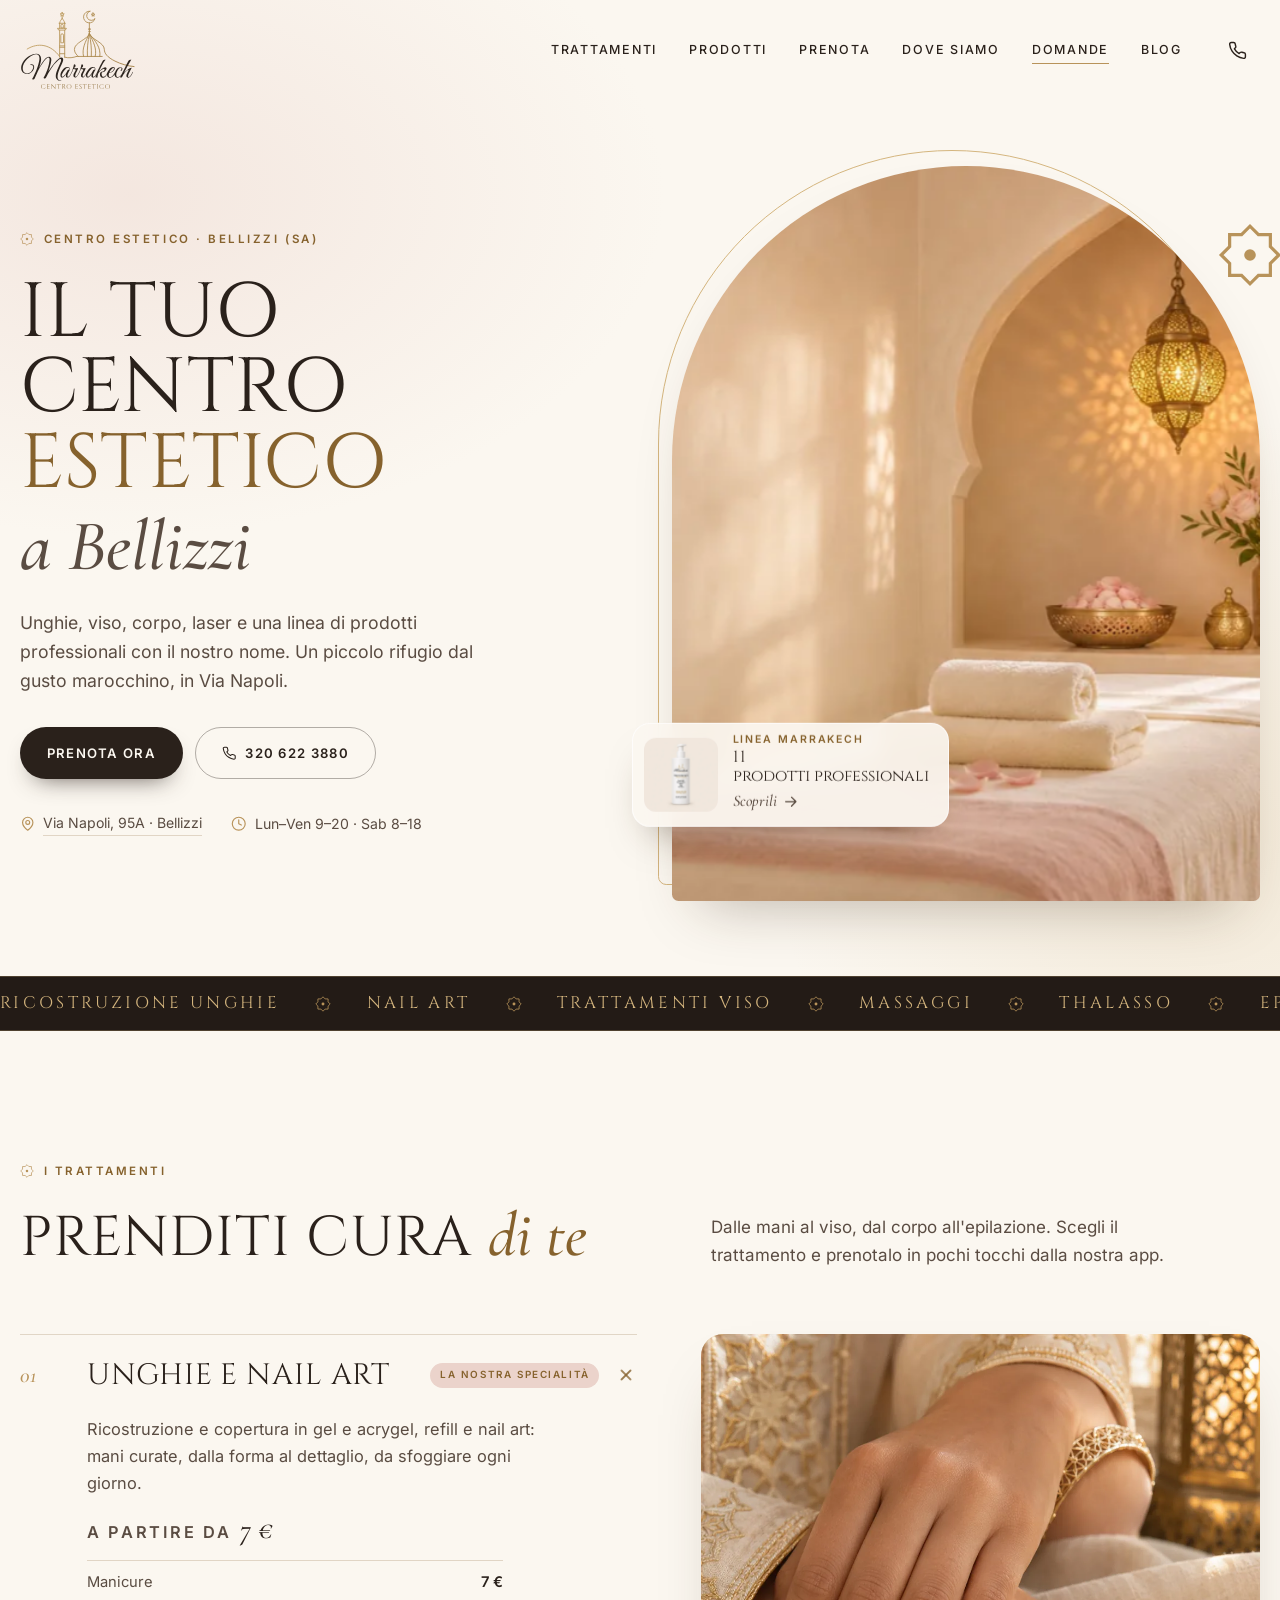
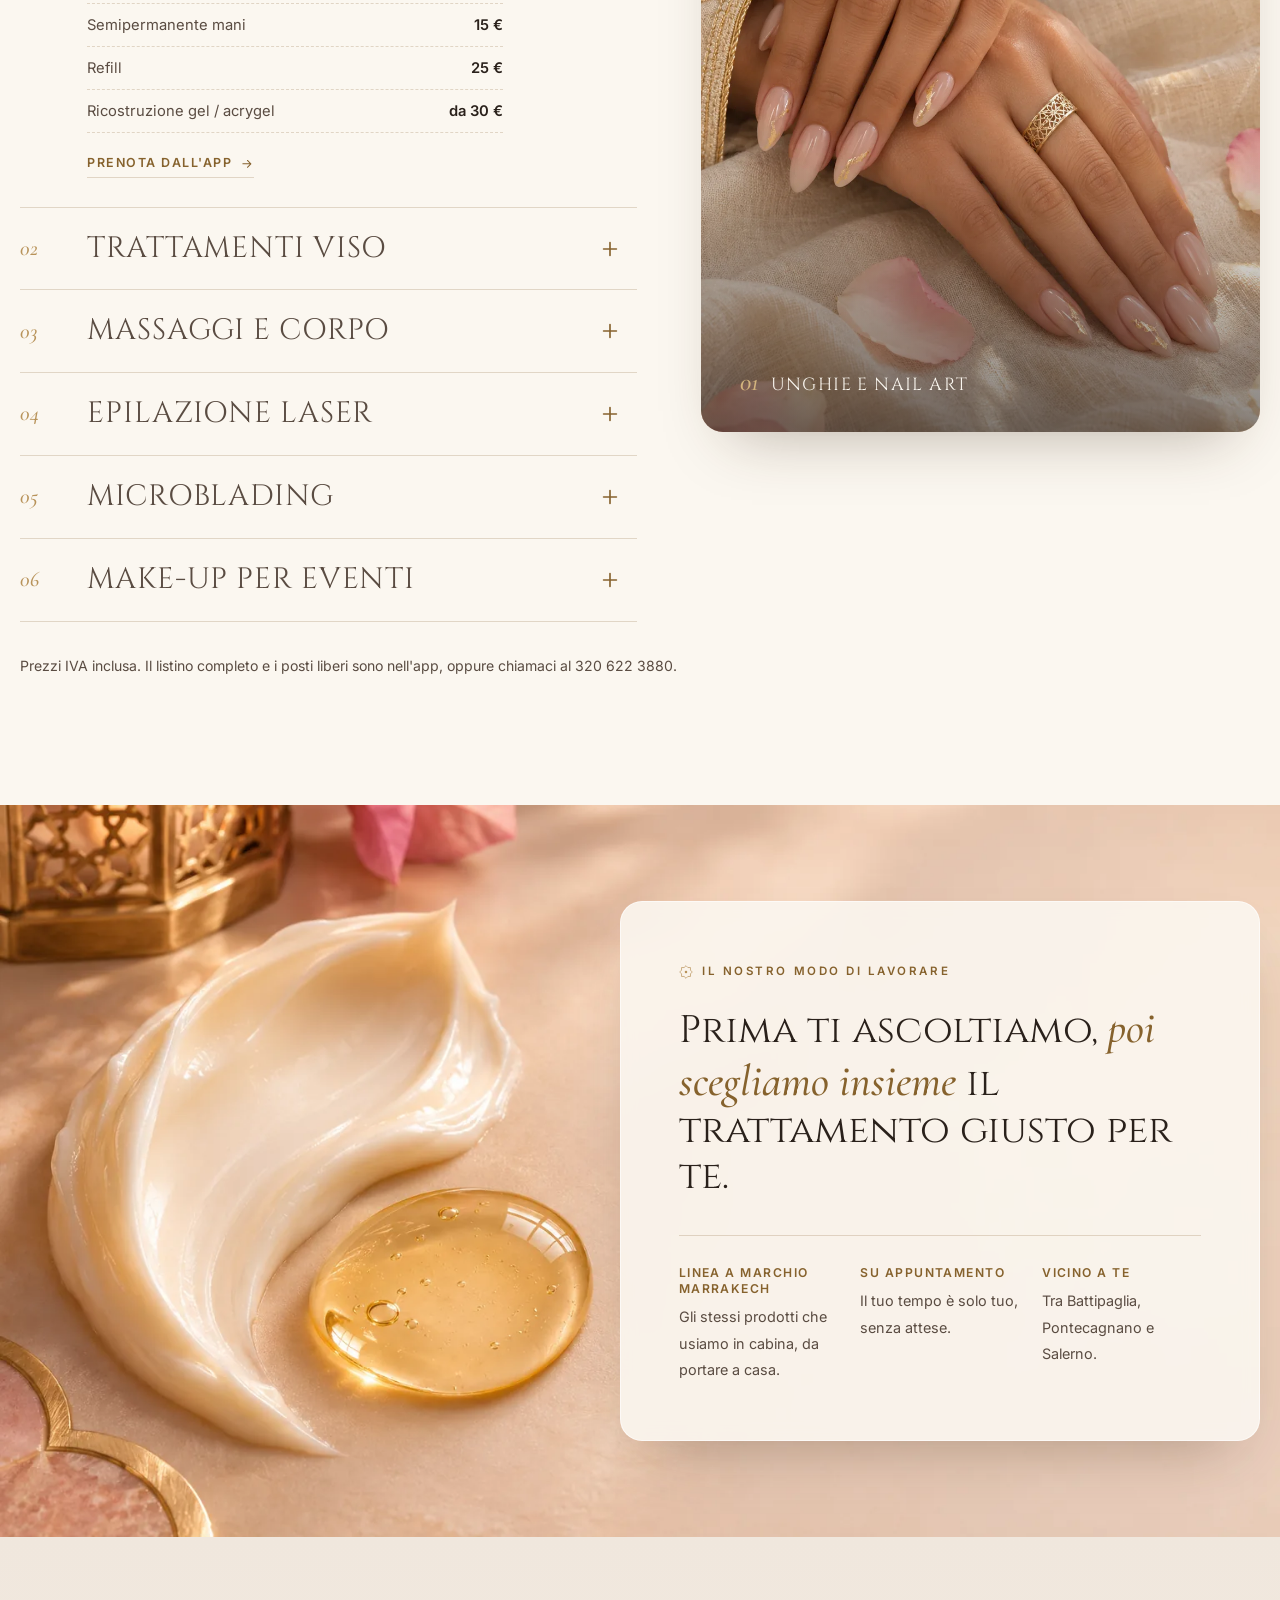
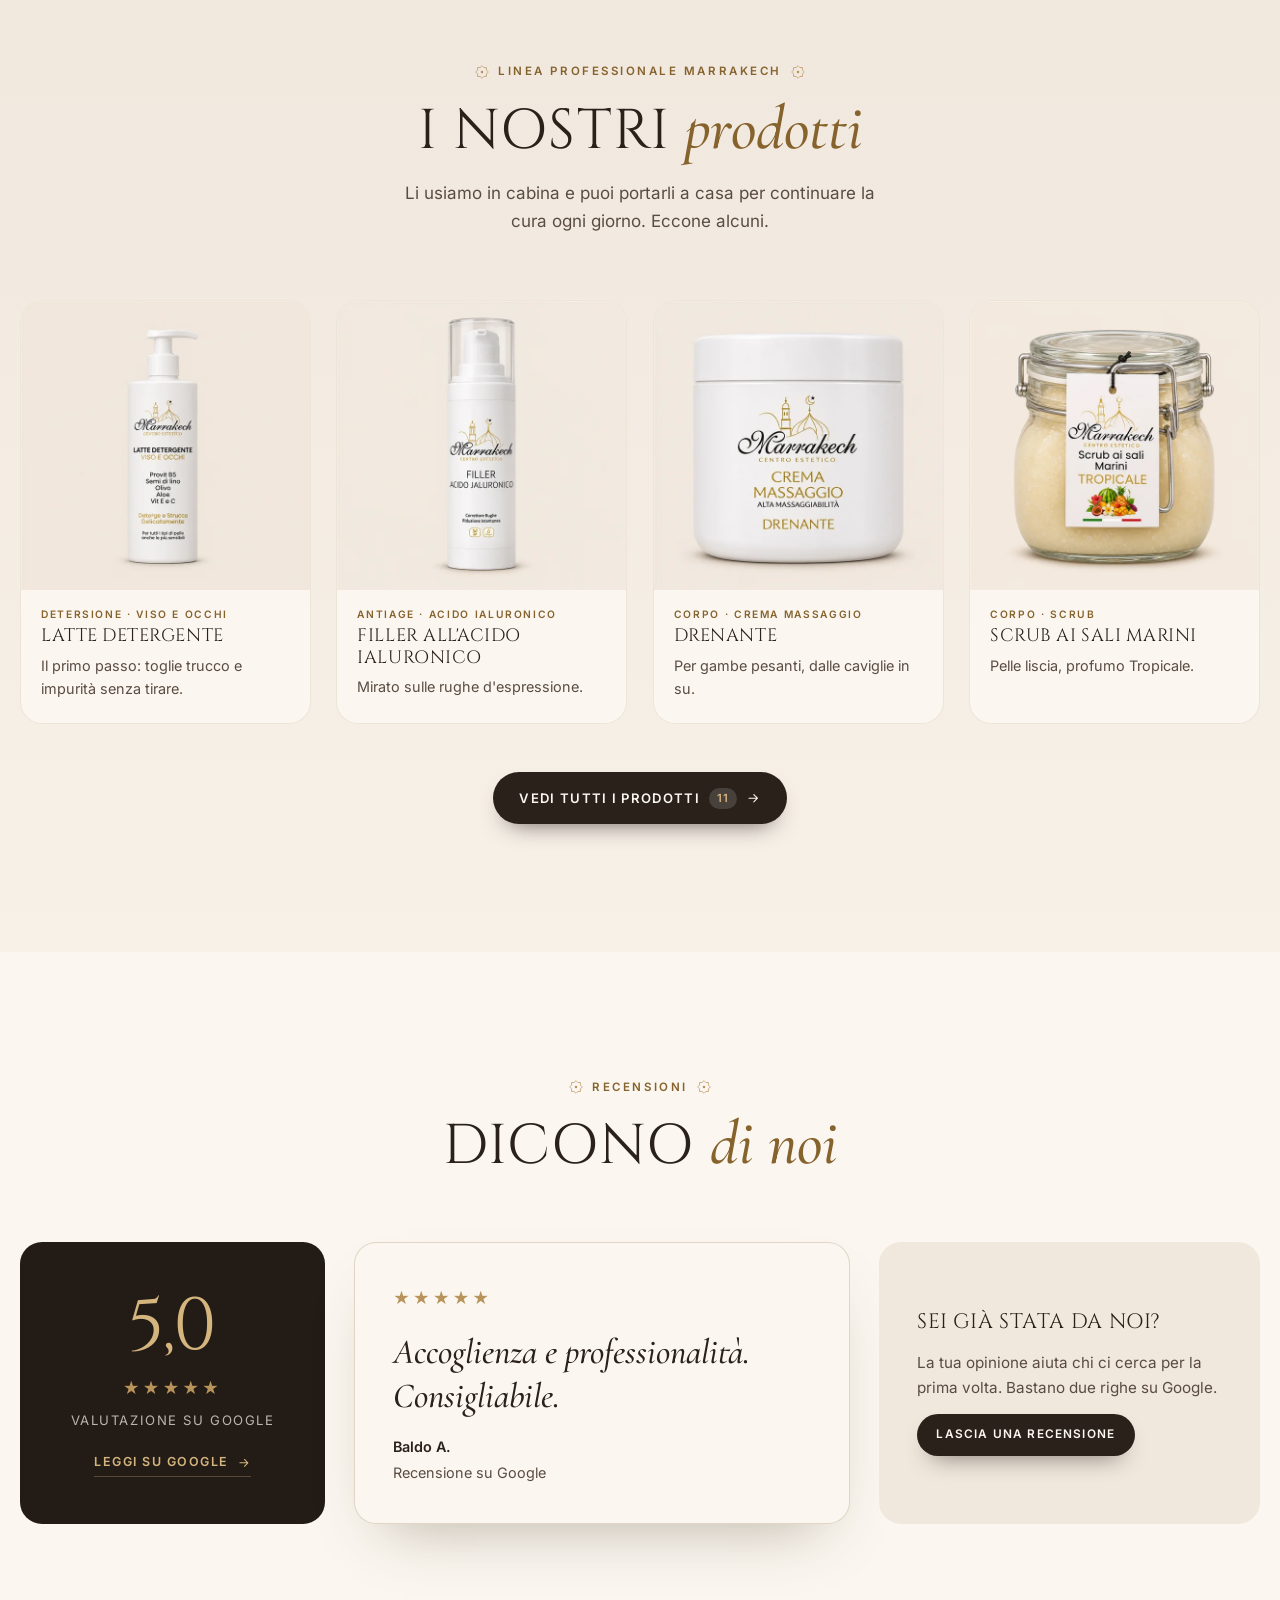
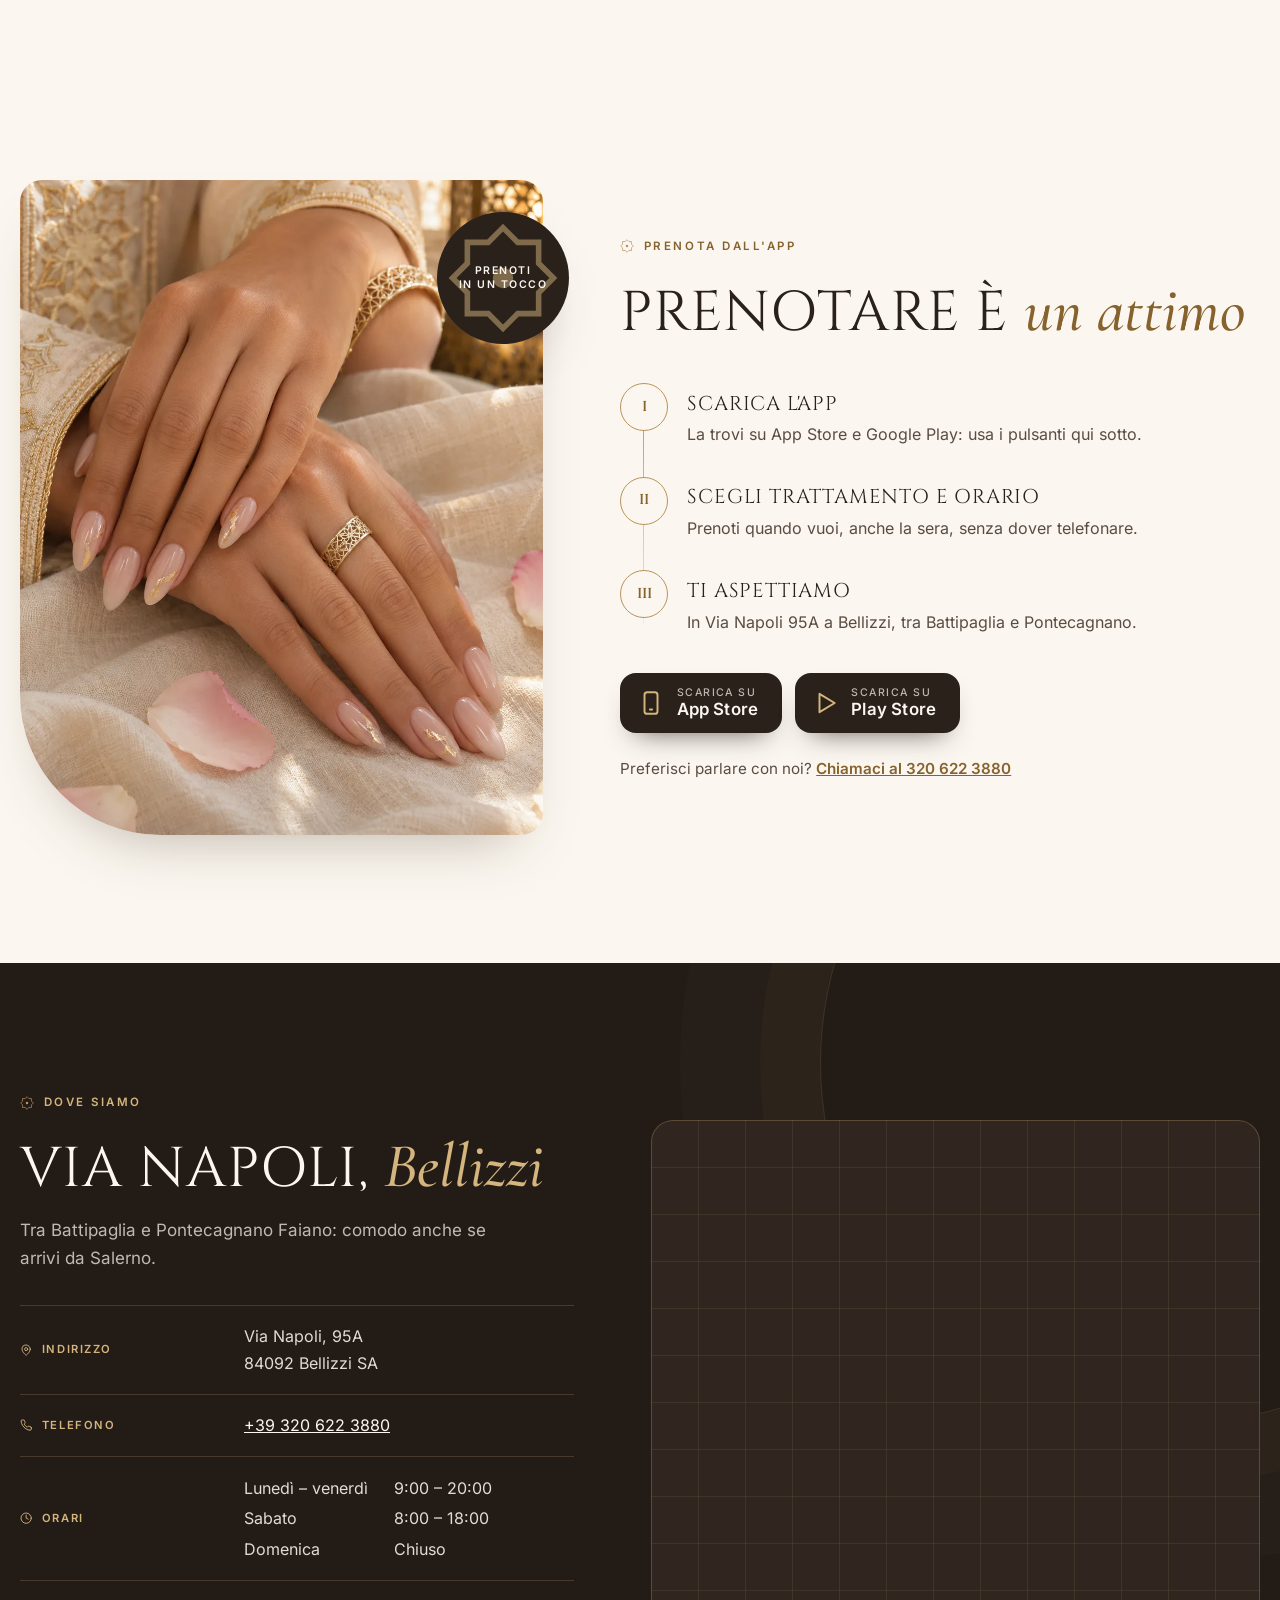
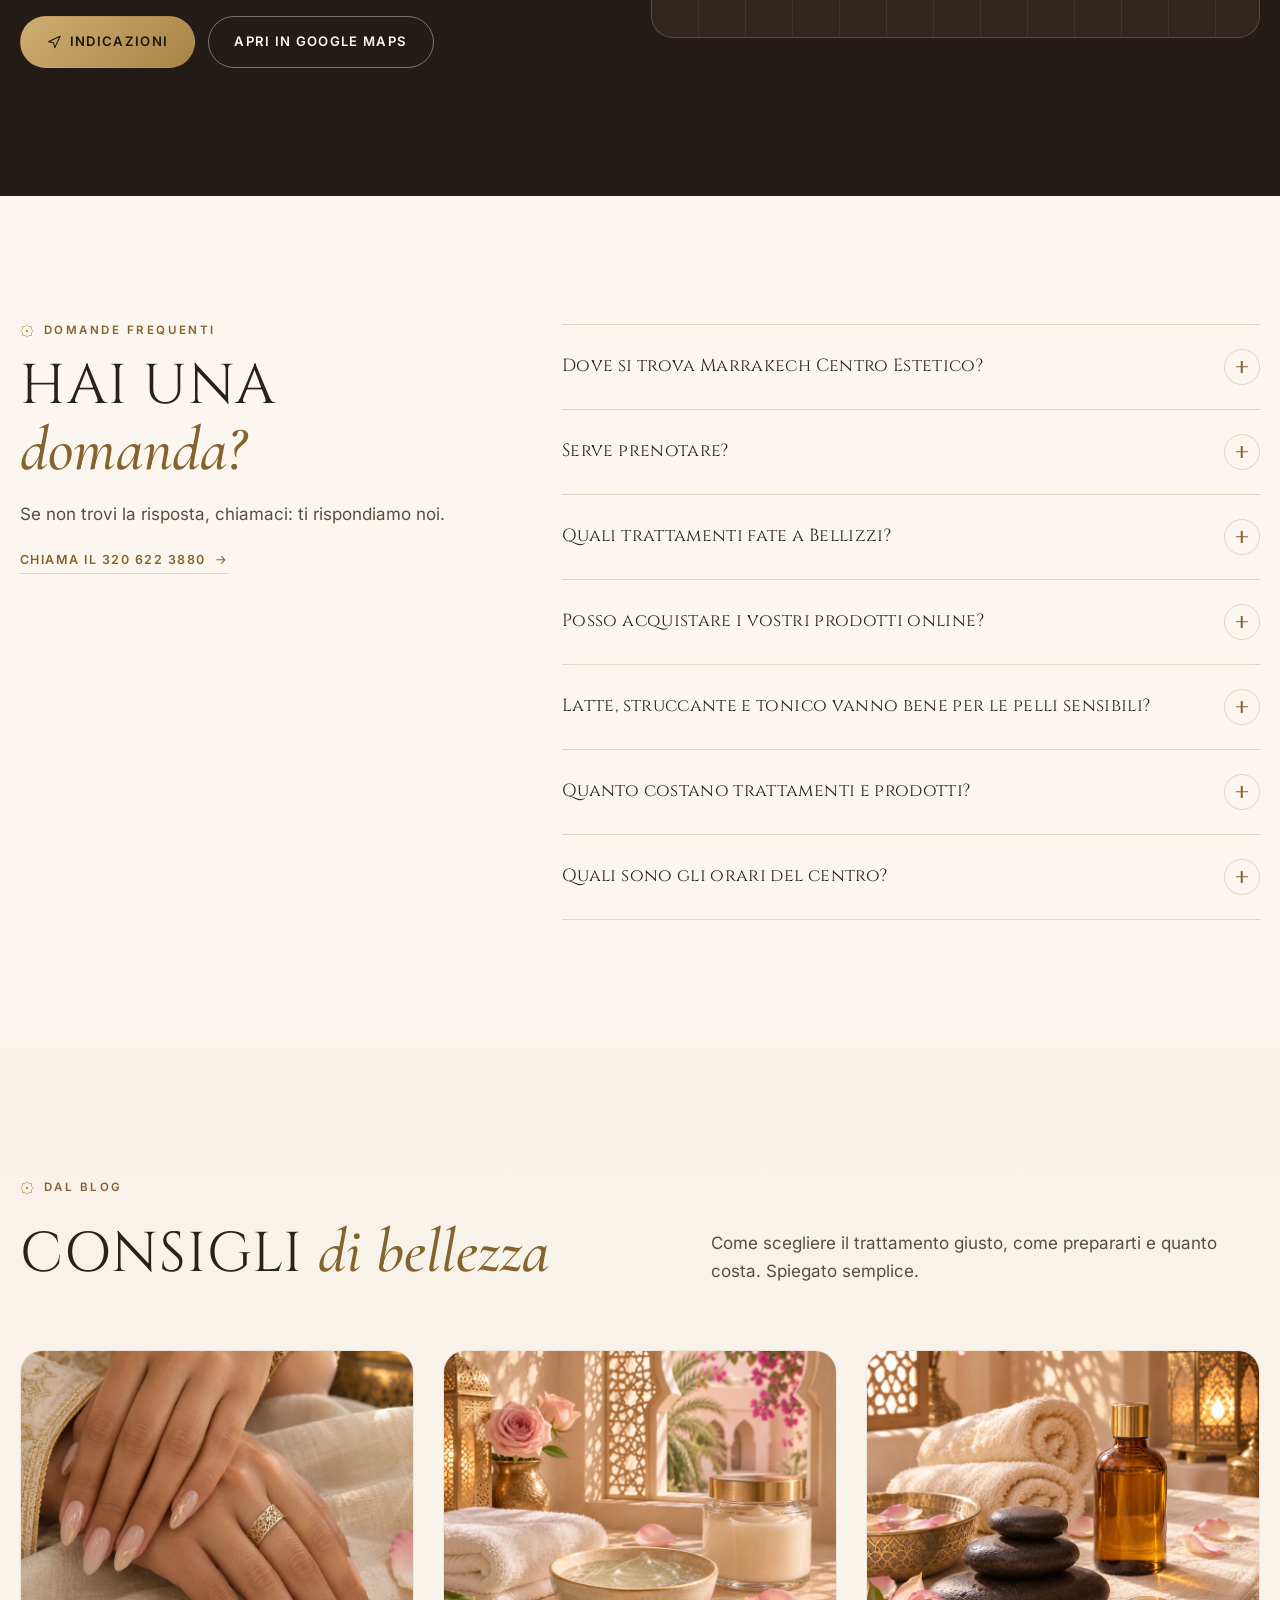
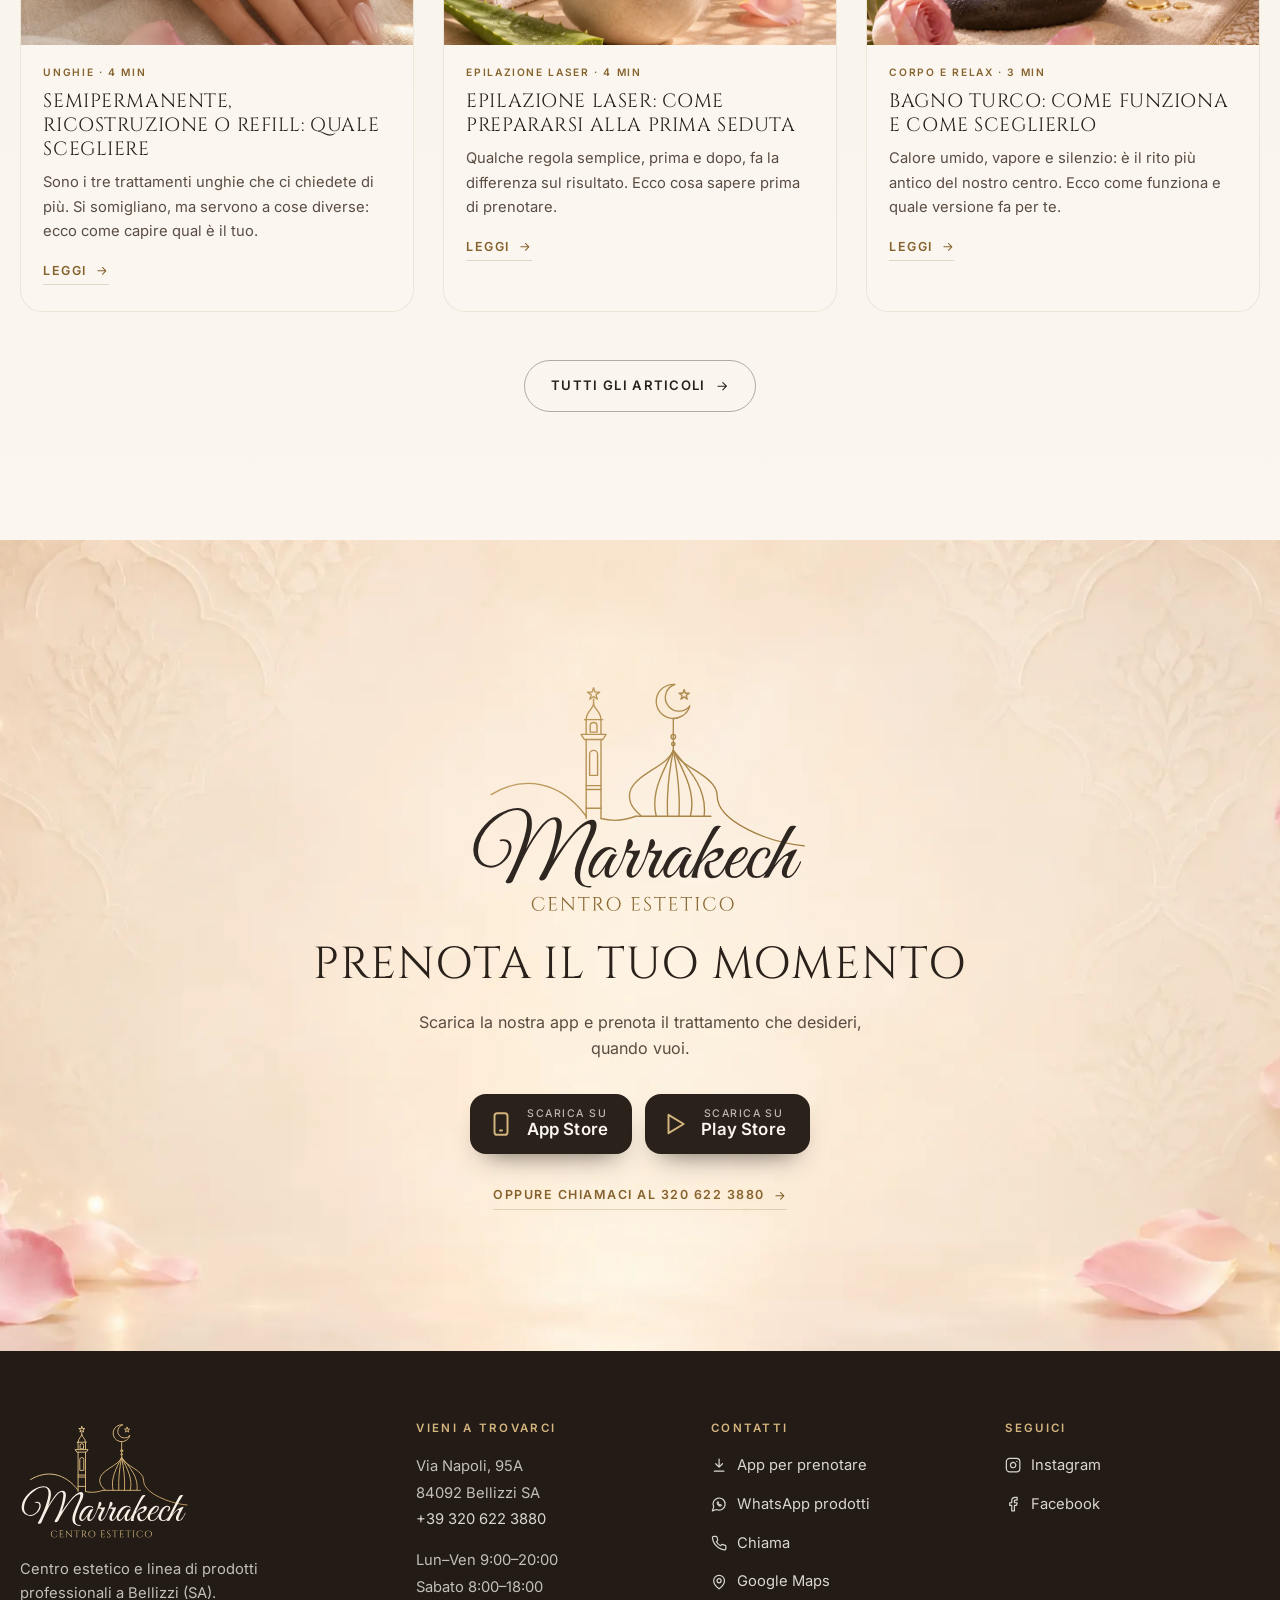
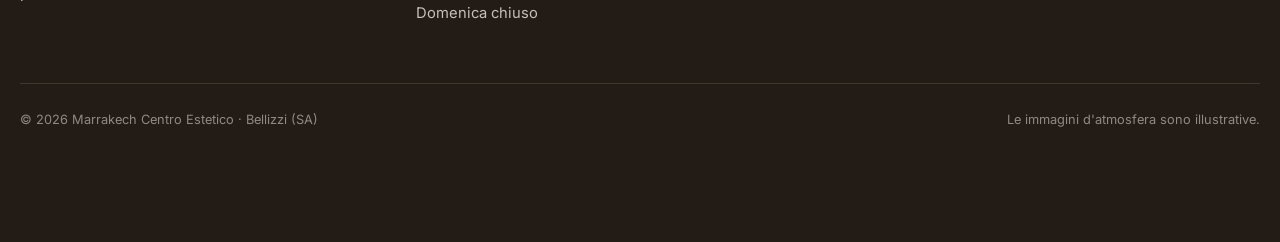
==== index.html @ ade12fcf "Prodotti e articoli letti dall'API dell'app Il sito chiede prodotti e articoli all'API (API_BASE in " ====
<!doctype html>
<html lang="it">
<head>
<meta charset="utf-8">
<meta name="viewport" content="width=device-width, initial-scale=1">
<title>Centro estetico a Bellizzi (SA) e prodotti professionali | Marrakech</title>
<meta name="description" content="Marrakech, centro estetico a Bellizzi (SA): unghie gel e acrygel, viso, corpo, massaggi, epilazione laser, microblading, make-up e la nostra linea di prodotti professionali. Prenota dalla nostra app o al 320 622 3880.">
<link rel="canonical" href="https://fraspin02.github.io/marrakech-centro-estetico/">
<meta name="robots" content="index, follow, max-image-preview:large">
<meta name="theme-color" content="#FBF7F0">
<meta name="format-detection" content="telephone=no">
<meta name="geo.region" content="IT-SA">
<meta name="geo.placename" content="Bellizzi">
<meta name="geo.position" content="40.6216259;14.9540937">
<meta name="ICBM" content="40.6216259, 14.9540937">

<meta property="og:type" content="website">
<meta property="og:locale" content="it_IT">
<meta property="og:site_name" content="Marrakech Centro Estetico">
<meta property="og:title" content="Marrakech – Centro estetico a Bellizzi (SA)">
<meta property="og:description" content="Unghie, viso, corpo, massaggi, epilazione laser e prodotti professionali in Via Napoli 95A a Bellizzi. Prenota dalla nostra app.">
<meta property="og:url" content="https://fraspin02.github.io/marrakech-centro-estetico/">
<meta property="og:image" content="https://fraspin02.github.io/marrakech-centro-estetico/img/og-marrakech-centro-estetico-bellizzi.jpg">
<meta property="og:image:width" content="1200">
<meta property="og:image:height" content="630">
<meta property="og:image:alt" content="Logo di Marrakech Centro Estetico su sfondo avorio con petali di rosa">
<meta name="twitter:card" content="summary_large_image">
<meta name="twitter:title" content="Marrakech – Centro estetico a Bellizzi (SA)">
<meta name="twitter:description" content="Unghie, viso, corpo, epilazione laser e prodotti professionali a Bellizzi. Prenota dalla nostra app.">
<meta name="twitter:image" content="https://fraspin02.github.io/marrakech-centro-estetico/img/og-marrakech-centro-estetico-bellizzi.jpg">
<meta name="twitter:image:alt" content="Logo di Marrakech Centro Estetico su sfondo avorio con petali di rosa">

<link rel="icon" href="favicon.ico" sizes="32x32">
<link rel="icon" href="favicon.svg" type="image/svg+xml">
<link rel="apple-touch-icon" href="apple-touch-icon.png">
<link rel="manifest" href="site.webmanifest">

<link rel="preload" href="fonts/cinzel-latin-400-normal.woff2" as="font" type="font/woff2" crossorigin>
<link rel="preload" href="fonts/inter-latin-wght-normal.woff2" as="font" type="font/woff2" crossorigin>
<link rel="preload" href="fonts/cormorant-garamond-latin-500-italic.woff2" as="font" type="font/woff2" crossorigin>
<link rel="preload" as="image" href="img/amb-cabina-1536.webp" imagesrcset="img/amb-cabina-960.webp 960w, img/amb-cabina-1536.webp 1536w" imagesizes="(max-width: 900px) 100vw, 50vw">

<script>document.documentElement.className += ' js';</script>
<link rel="stylesheet" href="css/style.css?v=7">

<script type="application/ld+json">
{
  "@context": "https://schema.org",
  "@graph": [
    {
      "@type": "BeautySalon",
      "@id": "https://fraspin02.github.io/marrakech-centro-estetico/#centro",
      "name": "Marrakech Centro Estetico",
      "description": "Centro estetico a Bellizzi (SA): ricostruzione unghie in gel e acrygel, trattamenti viso e corpo, massaggi, epilazione laser, microblading, make-up e una linea di prodotti professionali a marchio Marrakech.",
      "url": "https://fraspin02.github.io/marrakech-centro-estetico/",
      "image": "https://fraspin02.github.io/marrakech-centro-estetico/img/og-marrakech-centro-estetico-bellizzi.jpg",
      "logo": "https://fraspin02.github.io/marrakech-centro-estetico/icon-512.png",
      "telephone": "+39 320 622 3880",
      "address": {
        "@type": "PostalAddress",
        "streetAddress": "Via Napoli, 95A",
        "addressLocality": "Bellizzi",
        "addressRegion": "SA",
        "postalCode": "84092",
        "addressCountry": "IT"
      },
      "geo": { "@type": "GeoCoordinates", "latitude": 40.6216259, "longitude": 14.9540937 },
      "hasMap": "https://maps.google.com/?cid=3535496541681993419",
      "priceRange": "3–300 €",
      "openingHoursSpecification": [
        { "@type": "OpeningHoursSpecification", "dayOfWeek": ["Monday", "Tuesday", "Wednesday", "Thursday", "Friday"], "opens": "09:00", "closes": "20:00" },
        { "@type": "OpeningHoursSpecification", "dayOfWeek": "Saturday", "opens": "08:00", "closes": "18:00" }
      ],
      "sameAs": [
        "https://www.instagram.com/_marrakech_estetico/",
        "https://www.facebook.com/people/Marrakech/100091497715683/",
        "https://maps.google.com/?cid=3535496541681993419"
      ],
      "areaServed": [
        { "@type": "City", "name": "Bellizzi" },
        { "@type": "City", "name": "Battipaglia" },
        { "@type": "City", "name": "Pontecagnano Faiano" },
        { "@type": "City", "name": "Salerno" }
      ],
      "hasOfferCatalog": {
        "@type": "OfferCatalog",
        "name": "Trattamenti estetici",
        "itemListElement": [
          { "@type": "Offer", "itemOffered": { "@type": "Service", "name": "Ricostruzione unghie in gel e acrygel e nail art" } },
          { "@type": "Offer", "itemOffered": { "@type": "Service", "name": "Trattamenti viso" } },
          { "@type": "Offer", "itemOffered": { "@type": "Service", "name": "Massaggi e trattamenti corpo" } },
          { "@type": "Offer", "itemOffered": { "@type": "Service", "name": "Epilazione laser" } },
          { "@type": "Offer", "itemOffered": { "@type": "Service", "name": "Microblading sopracciglia" } },
          { "@type": "Offer", "itemOffered": { "@type": "Service", "name": "Make-up per eventi" } }
        ]
      }
    },
    {
      "@type": "WebSite",
      "@id": "https://fraspin02.github.io/marrakech-centro-estetico/#sito",
      "url": "https://fraspin02.github.io/marrakech-centro-estetico/",
      "name": "Marrakech Centro Estetico",
      "inLanguage": "it-IT",
      "publisher": { "@id": "https://fraspin02.github.io/marrakech-centro-estetico/#centro" }
    },
    {
      "@type": "FAQPage",
      "@id": "https://fraspin02.github.io/marrakech-centro-estetico/#faq",
      "mainEntity": [
        { "@type": "Question", "name": "Dove si trova Marrakech Centro Estetico?", "acceptedAnswer": { "@type": "Answer", "text": "Siamo in Via Napoli, 95A, 84092 Bellizzi SA. Bellizzi si trova tra Battipaglia e Pontecagnano Faiano ed è facile da raggiungere anche da Salerno." } },
        { "@type": "Question", "name": "Serve prenotare?", "acceptedAnswer": { "@type": "Answer", "text": "Sì, ti consigliamo di prenotare. Puoi farlo dalla nostra app, scegliendo trattamento, giorno e ora, oppure chiamandoci al +39 320 622 3880." } },
        { "@type": "Question", "name": "Quali trattamenti fate a Bellizzi?", "acceptedAnswer": { "@type": "Answer", "text": "Ricostruzione unghie in gel e acrygel e nail art, trattamenti viso, massaggi e trattamenti corpo, epilazione laser, microblading per sopracciglia e make-up per eventi." } },
        { "@type": "Question", "name": "Posso acquistare i vostri prodotti online?", "acceptedAnswer": { "@type": "Answer", "text": "No, non facciamo vendita online. I prodotti Marrakech si acquistano direttamente in centro, in Via Napoli 95A a Bellizzi. Scrivici su WhatsApp per disponibilità e prezzi." } },
        { "@type": "Question", "name": "Latte, struccante e tonico vanno bene per le pelli sensibili?", "acceptedAnswer": { "@type": "Answer", "text": "Sì, la linea detersione è pensata per tutti i tipi di pelle, anche le più sensibili. Se hai dubbi, chiedici un consiglio prima dell'acquisto." } },
        { "@type": "Question", "name": "Quanto costano trattamenti e prodotti?", "acceptedAnswer": { "@type": "Answer", "text": "Qualche esempio, IVA inclusa: manicure 7 €, semipermanente mani 15 €, ricostruzione unghie da 30 €, pulizia viso da 20 €, massaggi da 20 €, epilazione laser da 10 € a zona, microblading 200 €. Il listino completo è nell'app; per i prodotti scrivici su WhatsApp." } },
        { "@type": "Question", "name": "Quali sono gli orari del centro?", "acceptedAnswer": { "@type": "Answer", "text": "Siamo aperti dal lunedì al venerdì dalle 9:00 alle 20:00, senza pausa pranzo, e il sabato dalle 8:00 alle 18:00. La domenica siamo chiusi. Lavoriamo su appuntamento: prenota dall'app o chiamaci al +39 320 622 3880." } }
      ]
    }
  ]
}
</script>
</head>
<body>
<svg width="0" height="0" style="position:absolute" aria-hidden="true" focusable="false">
  <symbol id="i-wa" viewBox="0 0 24 24"><path d="M7.9 20A9 9 0 1 0 4 16.1L2 22Z"/><path d="M9 9.5c0 3 2.5 5.5 5.5 5.5l1-1.5-2-1-1 .8a4 4 0 0 1-1.8-1.8l.8-1-1-2Z" stroke-width="1.5"/></symbol>
  <symbol id="i-phone" viewBox="0 0 24 24"><path d="M22 16.92v3a2 2 0 0 1-2.18 2 19.79 19.79 0 0 1-8.63-3.07 19.5 19.5 0 0 1-6-6 19.79 19.79 0 0 1-3.07-8.67A2 2 0 0 1 4.11 2h3a2 2 0 0 1 2 1.72 12.84 12.84 0 0 0 .7 2.81 2 2 0 0 1-.45 2.11L8.09 9.91a16 16 0 0 0 6 6l1.27-1.27a2 2 0 0 1 2.11-.45 12.84 12.84 0 0 0 2.81.7A2 2 0 0 1 22 16.92z"/></symbol>
  <symbol id="i-pin" viewBox="0 0 24 24"><path d="M20 10c0 6-8 12-8 12s-8-6-8-12a8 8 0 0 1 16 0Z"/><circle cx="12" cy="10" r="3"/></symbol>
  <symbol id="i-clock" viewBox="0 0 24 24"><circle cx="12" cy="12" r="10"/><path d="M12 6v6l4 2"/></symbol>
  <symbol id="i-ig" viewBox="0 0 24 24"><rect x="2" y="2" width="20" height="20" rx="5"/><path d="M16 11.37A4 4 0 1 1 12.63 8 4 4 0 0 1 16 11.37z"/><path d="M17.5 6.5h.01"/></symbol>
  <symbol id="i-fb" viewBox="0 0 24 24"><path d="M18 2h-3a5 5 0 0 0-5 5v3H7v4h3v8h4v-8h3l1-4h-4V7a1 1 0 0 1 1-1h3z"/></symbol>
  <symbol id="i-plus" viewBox="0 0 24 24"><path d="M12 5v14M5 12h14"/></symbol>
  <symbol id="i-arrow" viewBox="0 0 24 24"><path d="M5 12h14M13 6l6 6-6 6"/></symbol>
  <symbol id="i-left" viewBox="0 0 24 24"><path d="m15 18-6-6 6-6"/></symbol>
  <symbol id="i-right" viewBox="0 0 24 24"><path d="m9 18 6-6-6-6"/></symbol>
  <symbol id="i-x" viewBox="0 0 24 24"><path d="M18 6 6 18M6 6l12 12"/></symbol>
  <symbol id="i-route" viewBox="0 0 24 24"><path d="m3 11 19-9-9 19-2-8-8-2z"/></symbol>
  <symbol id="i-bag" viewBox="0 0 24 24"><path d="M6 7h12l1 14H5L6 7Z"/><path d="M9 7a3 3 0 0 1 6 0"/></symbol>
  <symbol id="i-mobile" viewBox="0 0 24 24"><rect x="6" y="2" width="12" height="20" rx="2.5"/><path d="M11 18h2"/></symbol>
  <symbol id="i-play" viewBox="0 0 24 24"><path d="M6 3.5v17l14-8.5Z"/></symbol>
  <symbol id="i-dl" viewBox="0 0 24 24"><path d="M12 3v12M7 10l5 5 5-5M5 21h14"/></symbol>
  <symbol id="o-star" viewBox="-11 -11 22 22"><polygon points="9.9,0 7,2.9 7,7 2.9,7 0,9.9 -2.9,7 -7,7 -7,2.9 -9.9,0 -7,-2.9 -7,-7 -2.9,-7 0,-9.9 2.9,-7 7,-7 7,-2.9" fill="none" stroke="currentColor" stroke-width="1.1"/><circle r="2" fill="currentColor"/></symbol>
</svg>

<a class="skip" href="#contenuto">Vai al contenuto</a>

<header class="site-header" id="header">
  <div class="wrap header-in">
    <button class="burger" id="burger" type="button" aria-controls="nav" aria-expanded="false" aria-label="Apri il menu"><span></span><span></span></button>
    <a class="brand" href="./" aria-label="Marrakech Centro Estetico, torna alla home"><img src="img/logo-marrakech.svg" width="597" height="410" alt="Marrakech Centro Estetico"></a>
    <nav class="nav" id="nav" aria-label="Menu principale">
      <a href="#trattamenti">Trattamenti</a>
      <a href="prodotti.html">Prodotti</a>
      <a href="#prenota">Prenota</a>
      <a href="#dove-siamo">Dove siamo</a>
      <a href="#faq">Domande</a>
      <a href="blog.html">Blog</a>
    </nav>
    <a class="header-call" href="tel:+393206223880" aria-label="Chiama Marrakech Centro Estetico: +39 320 622 3880"><svg class="ico" aria-hidden="true"><use href="#i-phone"/></svg></a>
  </div>
</header>

<main id="contenuto">

  <!-- APERTURA -->
  <section class="hero" aria-labelledby="titolo">
    <div class="wrap hero-grid">
      <div class="hero-copy">
        <p class="eyebrow intro" style="--i:1"><svg class="star" aria-hidden="true"><use href="#o-star"/></svg>Centro estetico · Bellizzi (SA)</p>
        <h1 id="titolo" class="intro" style="--i:2">
          <span class="h1-a">Il tuo centro</span>
          <span class="h1-b">estetico</span>
          <em>a Bellizzi</em>
        </h1>
        <p class="hero-lead intro" style="--i:3">Unghie, viso, corpo, laser e una linea di prodotti professionali con il nostro nome. Un piccolo rifugio dal gusto marocchino, in Via Napoli.</p>
        <div class="actions intro" style="--i:4">
          <a class="btn btn-dark" href="#prenota" data-store="auto">Prenota ora</a>
          <a class="btn btn-line" href="tel:+393206223880"><svg class="ico" aria-hidden="true"><use href="#i-phone"/></svg>320 622 3880</a>
        </div>
        <ul class="hero-meta intro" style="--i:5">
          <li><svg class="ico" aria-hidden="true"><use href="#i-pin"/></svg><a href="https://maps.google.com/?cid=3535496541681993419" target="_blank" rel="noopener">Via Napoli, 95A · Bellizzi</a></li>
          <li><svg class="ico" aria-hidden="true"><use href="#i-clock"/></svg><span>Lun–Ven 9–20 · Sab 8–18</span></li>
        </ul>
      </div>

      <div class="hero-visual">
        <div class="arch" data-parallax="0.06">
          <img src="img/amb-cabina-1536.webp" srcset="img/amb-cabina-960.webp 960w, img/amb-cabina-1536.webp 1536w" sizes="(max-width: 900px) 100vw, 50vw" width="1536" height="1024" alt="Cabina estetica in stile marocchino con nicchia ad arco, lettino con asciugamani color crema e lanterna in ottone" fetchpriority="high">
        </div>
        <a class="float-card" href="prodotti.html" data-parallax="-0.08">
          <img src="img/p-tonico-idratante-600.webp" width="600" height="600" alt="">
          <span><small>Linea Marrakech</small><strong><span data-product-count>11</span> prodotti professionali</strong><em>Scoprili <svg class="ico" aria-hidden="true"><use href="#i-arrow"/></svg></em></span>
        </a>
        <svg class="hero-star" aria-hidden="true"><use href="#o-star"/></svg>
      </div>
    </div>
  </section>

  <!-- NASTRO -->
  <div class="ribbon" aria-hidden="true">
    <div class="ribbon-track">
      <span>Ricostruzione unghie</span><svg><use href="#o-star"/></svg><span>Nail art</span><svg><use href="#o-star"/></svg><span>Trattamenti viso</span><svg><use href="#o-star"/></svg><span>Massaggi</span><svg><use href="#o-star"/></svg><span>Thalasso</span><svg><use href="#o-star"/></svg><span>Epilazione laser</span><svg><use href="#o-star"/></svg><span>Microblading</span><svg><use href="#o-star"/></svg><span>Make-up</span><svg><use href="#o-star"/></svg>
      <span>Ricostruzione unghie</span><svg><use href="#o-star"/></svg><span>Nail art</span><svg><use href="#o-star"/></svg><span>Trattamenti viso</span><svg><use href="#o-star"/></svg><span>Massaggi</span><svg><use href="#o-star"/></svg><span>Thalasso</span><svg><use href="#o-star"/></svg><span>Epilazione laser</span><svg><use href="#o-star"/></svg><span>Microblading</span><svg><use href="#o-star"/></svg><span>Make-up</span><svg><use href="#o-star"/></svg>
    </div>
  </div>

  <!-- TRATTAMENTI -->
  <section class="section" id="trattamenti" aria-labelledby="t-trattamenti">
    <div class="wrap">
      <header class="sec-head split reveal">
        <div>
          <p class="eyebrow"><svg class="star" aria-hidden="true"><use href="#o-star"/></svg>I trattamenti</p>
          <h2 id="t-trattamenti">Prenditi cura <em>di te</em></h2>
        </div>
        <p class="sec-lead">Dalle mani al viso, dal corpo all'epilazione. Scegli il trattamento e prenotalo in pochi tocchi dalla nostra app.</p>
      </header>

      <div class="explorer" id="explorer">
        <ol class="ex-list">
          <li class="ex-item is-open" data-ex="0">
            <button class="ex-btn" type="button" aria-expanded="true" aria-controls="ex-p0" id="ex-b0"><span class="ex-n">01</span><span class="ex-name">Unghie e nail art</span><span class="ex-tag">La nostra specialità</span><svg class="ico ex-ico" aria-hidden="true"><use href="#i-plus"/></svg></button>
            <div class="ex-panel" id="ex-p0" role="region" aria-labelledby="ex-b0">
              <img class="ex-mimg" src="img/amb-unghie-800.webp" width="800" height="1000" alt="" loading="lazy" decoding="async">
              <p>Ricostruzione e copertura in gel e acrygel, refill e nail art: mani curate, dalla forma al dettaglio, da sfoggiare ogni giorno.</p>
              <p class="ex-from">A partire da <strong>7 €</strong></p>
              <ul class="ex-prices"><li><span>Manicure</span><span>7 €</span></li><li><span>Semipermanente mani</span><span>15 €</span></li><li><span>Refill</span><span>25 €</span></li><li><span>Ricostruzione gel / acrygel</span><span>da 30 €</span></li></ul>
              <a class="link-arrow" href="#prenota">Prenota dall'app<svg class="ico" aria-hidden="true"><use href="#i-arrow"/></svg></a>
            </div>
          </li>
          <li class="ex-item" data-ex="1">
            <button class="ex-btn" type="button" aria-expanded="false" aria-controls="ex-p1" id="ex-b1"><span class="ex-n">02</span><span class="ex-name">Trattamenti viso</span><svg class="ico ex-ico" aria-hidden="true"><use href="#i-plus"/></svg></button>
            <div class="ex-panel" id="ex-p1" role="region" aria-labelledby="ex-b1">
              <img class="ex-mimg" src="img/amb-viso-800.webp" width="800" height="1000" alt="" loading="lazy" decoding="async">
              <p>Pulizia e trattamenti viso scelti insieme in base alla tua pelle, con i prodotti della nostra linea professionale.</p>
              <p class="ex-from">A partire da <strong>20 €</strong></p>
              <ul class="ex-prices"><li><span>Pulizia viso</span><span>da 20 €</span></li><li><span>Trattamenti viso mirati</span><span>da 25 €</span></li><li><span>Pulizia viso con ultrasuoni</span><span>30 €</span></li><li><span>Needling</span><span>40 €</span></li></ul>
              <a class="link-arrow" href="#prenota">Prenota dall'app<svg class="ico" aria-hidden="true"><use href="#i-arrow"/></svg></a>
            </div>
          </li>
          <li class="ex-item" data-ex="2">
            <button class="ex-btn" type="button" aria-expanded="false" aria-controls="ex-p2" id="ex-b2"><span class="ex-n">03</span><span class="ex-name">Massaggi e corpo</span><svg class="ico ex-ico" aria-hidden="true"><use href="#i-plus"/></svg></button>
            <div class="ex-panel" id="ex-p2" role="region" aria-labelledby="ex-b2">
              <img class="ex-mimg" src="img/amb-massaggio-800.webp" width="800" height="1000" alt="" loading="lazy" decoding="async">
              <p>Massaggi e trattamenti corpo, tra cui il Thalasso, con le nostre creme ad alta massaggiabilità. Un momento tutto tuo.</p>
              <p class="ex-from">A partire da <strong>20 €</strong></p>
              <ul class="ex-prices"><li><span>Massaggio drenante o anticellulite</span><span>20 €</span></li><li><span>Massaggio relax o decontratturante</span><span>30 €</span></li><li><span>Bagno turco</span><span>da 25 €</span></li><li><span>Bagno turco con massaggio</span><span>50 €</span></li></ul>
              <a class="link-arrow" href="#prenota">Prenota dall'app<svg class="ico" aria-hidden="true"><use href="#i-arrow"/></svg></a>
            </div>
          </li>
          <li class="ex-item" data-ex="3">
            <button class="ex-btn" type="button" aria-expanded="false" aria-controls="ex-p3" id="ex-b3"><span class="ex-n">04</span><span class="ex-name">Epilazione laser</span><svg class="ico ex-ico" aria-hidden="true"><use href="#i-plus"/></svg></button>
            <div class="ex-panel" id="ex-p3" role="region" aria-labelledby="ex-b3">
              <img class="ex-mimg" src="img/amb-laser-800.webp" width="800" height="1000" alt="" loading="lazy" decoding="async">
              <p>Un'alternativa alla ceretta. Ti spieghiamo come funziona e quante sedute servono nel tuo caso, prima di iniziare.</p>
              <p class="ex-from">A partire da <strong>10 €</strong></p>
              <ul class="ex-prices"><li><span>Baffetti</span><span>10 €</span></li><li><span>Ascelle</span><span>18 €</span></li><li><span>Inguine</span><span>25 €</span></li><li><span>Gamba intera</span><span>60 €</span></li></ul>
              <a class="link-arrow" href="#prenota">Prenota dall'app<svg class="ico" aria-hidden="true"><use href="#i-arrow"/></svg></a>
            </div>
          </li>
          <li class="ex-item" data-ex="4">
            <button class="ex-btn" type="button" aria-expanded="false" aria-controls="ex-p4" id="ex-b4"><span class="ex-n">05</span><span class="ex-name">Microblading</span><svg class="ico ex-ico" aria-hidden="true"><use href="#i-plus"/></svg></button>
            <div class="ex-panel" id="ex-p4" role="region" aria-labelledby="ex-b4">
              <img class="ex-mimg" src="img/amb-sopracciglia-800.webp" width="800" height="1000" alt="" loading="lazy" decoding="async">
              <p>Sopracciglia più piene e definite, disegnate pelo per pelo sulla forma del tuo viso.</p>
              <p class="ex-from">A partire da <strong>200 €</strong></p>
              <ul class="ex-prices"><li><span>Microblading sopracciglia</span><span>200 €</span></li><li><span>Ritocco annuale</span><span>100 €</span></li></ul>
              <a class="link-arrow" href="#prenota">Prenota dall'app<svg class="ico" aria-hidden="true"><use href="#i-arrow"/></svg></a>
            </div>
          </li>
          <li class="ex-item" data-ex="5">
            <button class="ex-btn" type="button" aria-expanded="false" aria-controls="ex-p5" id="ex-b5"><span class="ex-n">06</span><span class="ex-name">Make-up per eventi</span><svg class="ico ex-ico" aria-hidden="true"><use href="#i-plus"/></svg></button>
            <div class="ex-panel" id="ex-p5" role="region" aria-labelledby="ex-b5">
              <img class="ex-mimg" src="img/amb-makeup-800.webp" width="800" height="1000" alt="" loading="lazy" decoding="async">
              <p>Trucco per cerimonie, feste e occasioni speciali, su prenotazione. Prenota per tempo nei periodi di festa.</p>
              <p class="ex-from">A partire da <strong>25 €</strong></p>
              <ul class="ex-prices"><li><span>Trucco giornaliero</span><span>25 €</span></li><li><span>Trucco cerimonia</span><span>50 €</span></li><li><span>Trucco sposa</span><span>300 €</span></li></ul>
              <a class="link-arrow" href="#prenota">Prenota dall'app<svg class="ico" aria-hidden="true"><use href="#i-arrow"/></svg></a>
            </div>
          </li>
        </ol>

        <figure class="ex-stage" aria-hidden="true">
          <img class="is-on" src="img/amb-unghie-1024.webp" width="1024" height="1280" alt="" loading="lazy" decoding="async">
          <img src="img/amb-viso-1024.webp" width="1024" height="1280" alt="" loading="lazy" decoding="async">
          <img src="img/amb-massaggio-1024.webp" width="1024" height="1280" alt="" loading="lazy" decoding="async">
          <img src="img/amb-laser-1024.webp" width="1024" height="1280" alt="" loading="lazy" decoding="async">
          <img src="img/amb-sopracciglia-1024.webp" width="1024" height="1280" alt="" loading="lazy" decoding="async">
          <img src="img/amb-makeup-1024.webp" width="1024" height="1280" alt="" loading="lazy" decoding="async">
          <figcaption><span class="ex-cap-n">01</span><span class="ex-cap-t">Unghie e nail art</span></figcaption>
        </figure>
      </div>
      <p class="note">Prezzi IVA inclusa. Il listino completo e i posti liberi sono nell'app, oppure chiamaci al 320 622 3880.</p>
    </div>
  </section>

  <!-- FILOSOFIA -->
  <section class="ethos" aria-labelledby="t-ethos">
    <div class="ethos-img" data-parallax="0.05">
      <img src="img/amb-texture-1536.webp" srcset="img/amb-texture-960.webp 960w, img/amb-texture-1536.webp 1536w" sizes="100vw" width="1536" height="1024" alt="" loading="lazy" decoding="async">
    </div>
    <div class="wrap ethos-in">
      <div class="ethos-card reveal">
        <p class="eyebrow"><svg class="star" aria-hidden="true"><use href="#o-star"/></svg>Il nostro modo di lavorare</p>
        <h2 id="t-ethos" class="quote">Prima ti ascoltiamo, <em>poi scegliamo insieme</em> il trattamento giusto per te.</h2>
        <ul class="pillars">
          <li><strong>Linea a marchio Marrakech</strong><span>Gli stessi prodotti che usiamo in cabina, da portare a casa.</span></li>
          <li><strong>Su appuntamento</strong><span>Il tuo tempo è solo tuo, senza attese.</span></li>
          <li><strong>Vicino a te</strong><span>Tra Battipaglia, Pontecagnano e Salerno.</span></li>
        </ul>
      </div>
    </div>
  </section>

  <!-- PRODOTTI -->
  <section class="section shop" id="prodotti" aria-labelledby="t-prodotti">
    <div class="wrap">
      <header class="sec-head center reveal">
        <p class="eyebrow"><svg class="star" aria-hidden="true"><use href="#o-star"/></svg>Linea professionale Marrakech<svg class="star" aria-hidden="true"><use href="#o-star"/></svg></p>
        <h2 id="t-prodotti">I nostri <em>prodotti</em></h2>
        <p class="sec-lead">Li usiamo in cabina e puoi portarli a casa per continuare la cura ogni giorno. Eccone alcuni.</p>
      </header>


      <ul class="pgrid" id="pgrid" data-source="featured" data-limit="4">
        <li class="pcard" data-cat="viso" data-slug="latte-detergente">
          <button class="pcard-hit" type="button" aria-haspopup="dialog"><span class="sr">Dettagli: Latte detergente</span></button>
          <figure class="pimg"><img src="img/p-latte-detergente-600.webp" width="600" height="600" loading="lazy" decoding="async" alt="Latte detergente Marrakech viso e occhi, flacone bianco con dosatore"></figure>
          <div class="pbody">
            <p class="pcat">Detersione · Viso e occhi</p>
            <h3>Latte detergente</h3>
            <p class="pdesc">Il primo passo: toglie trucco e impurità senza tirare.</p>
          </div>
          <div class="pmore" hidden>
            <p>Una texture morbida che scioglie trucco e impurità e lascia la pelle elastica, senza la sensazione di pelle che tira. Con provitamina B5, aloe e vitamine E e C, va bene anche per le pelli più sensibili.</p>
            <h4>Come si usa</h4>
            <p>Mattina e sera su viso e occhi, con un dischetto di cotone. Poi passa il tonico.</p>
            <h4>Ingredienti in evidenza</h4>
            <ul class="chips"><li>Provitamina B5</li><li>Semi di lino</li><li>Olivo</li><li>Aloe</li><li>Vitamine E e C</li></ul>
          </div>
        </li>
        <li class="pcard" data-cat="antiage" data-slug="filler-acido-ialuronico">
          <button class="pcard-hit" type="button" aria-haspopup="dialog"><span class="sr">Dettagli: Filler all'acido ialuronico</span></button>
          <figure class="pimg"><img src="img/p-filler-acido-ialuronico-600.webp" width="600" height="600" loading="lazy" decoding="async" alt="Filler all'acido ialuronico Marrakech, flacone airless bianco con tappo trasparente"></figure>
          <div class="pbody">
            <p class="pcat">Antiage · Acido ialuronico</p>
            <h3>Filler all'acido ialuronico</h3>
            <p class="pdesc">Mirato sulle rughe d'espressione.</p>
          </div>
          <div class="pmore" hidden>
            <p>Si applica in punti precisi: fronte, solchi naso-labiali, rughe intorno alla bocca. L'acido ialuronico trattiene l'acqua nella pelle, che appare più distesa e piena. Il flacone airless protegge il prodotto dall'aria fino all'ultima goccia.</p>
            <h4>Come si usa</h4>
            <p>La sera, su pelle pulita e tonificata: poco prodotto picchiettato sulle rughe, poi la tua crema.</p>
            <h4>Da provare in centro</h4>
            <p>Trattamento viso all'acido ialuronico, 30 €.</p>
            <h4>In evidenza</h4>
            <ul class="chips"><li>Acido ialuronico</li><li>Correttore rughe</li><li>Flacone airless</li></ul>
          </div>
        </li>
        <li class="pcard" data-cat="corpo" data-slug="crema-drenante">
          <button class="pcard-hit" type="button" aria-haspopup="dialog"><span class="sr">Dettagli: Crema massaggio drenante</span></button>
          <figure class="pimg"><img src="img/p-crema-drenante-600.webp" width="600" height="600" loading="lazy" decoding="async" alt="Crema massaggio drenante Marrakech, barattolo bianco"></figure>
          <div class="pbody">
            <p class="pcat">Corpo · Crema massaggio</p>
            <h3>Drenante</h3>
            <p class="pdesc">Per gambe pesanti, dalle caviglie in su.</p>
          </div>
          <div class="pmore" hidden>
            <p>La versione per chi a fine giornata ha le gambe pesanti e gonfie. Scorre a lungo sotto le mani, così il massaggio può salire senza fermarsi dalle caviglie alle cosce, nel verso della circolazione.</p>
            <h4>Come si usa</h4>
            <p>La sera, se puoi con le gambe sollevate: passate lunghe dal basso verso l'alto.</p>
            <h4>Da provare in centro</h4>
            <p>Massaggio drenante, 20 €; pressoterapia, 15 €.</p>
            <h4>In evidenza</h4>
            <ul class="chips"><li>Gambe pesanti</li><li>Massaggio lungo</li><li>Alta massaggiabilità</li></ul>
          </div>
        </li>
        <li class="pcard" data-cat="corpo" data-slug="scrub-sali-marini">
          <button class="pcard-hit" type="button" aria-haspopup="dialog"><span class="sr">Dettagli: Scrub ai sali marini Tropicale</span></button>
          <figure class="pimg"><img src="img/p-scrub-sali-marini-600.webp" width="600" height="600" loading="lazy" decoding="async" alt="Scrub ai sali marini Tropicale Marrakech, barattolo in vetro con chiusura ermetica e cartellino"></figure>
          <div class="pbody">
            <p class="pcat">Corpo · Scrub</p>
            <h3>Scrub ai sali marini</h3>
            <p class="pdesc">Pelle liscia, profumo Tropicale.</p>
          </div>
          <div class="pmore" hidden>
            <p>I sali marini tolgono le cellule morte e lasciano la pelle liscia, pronta ad assorbire meglio le creme. Profumazione Tropicale, in un barattolo di vetro con chiusura ermetica che tiene il sale asciutto.</p>
            <h4>Come si usa</h4>
            <p>Una o due volte a settimana sotto la doccia, su pelle bagnata e con movimenti circolari, poi risciacqua. Evita viso e pelle irritata.</p>
            <h4>Da provare in centro</h4>
            <p>Scrub corpo, 20 €.</p>
            <h4>In evidenza</h4>
            <ul class="chips"><li>Sali marini</li><li>Tropicale</li><li>Barattolo in vetro</li></ul>
          </div>
        </li>
      </ul>

      <div class="shop-more reveal">
        <a class="btn btn-dark" href="prodotti.html">Vedi tutti i prodotti<span class="count" data-product-count>11</span><svg class="ico" aria-hidden="true"><use href="#i-arrow"/></svg></a>
      </div>
    </div>
  </section>


  <!-- RECENSIONI -->
  <section class="section reviews" id="recensioni" aria-labelledby="t-recensioni">
    <div class="wrap">
      <header class="sec-head center reveal">
        <p class="eyebrow"><svg class="star" aria-hidden="true"><use href="#o-star"/></svg>Recensioni<svg class="star" aria-hidden="true"><use href="#o-star"/></svg></p>
        <h2 id="t-recensioni">Dicono <em>di noi</em></h2>
      </header>
      <div class="rv-grid">
        <div class="rv-score reveal">
          <p class="rv-num">5,0</p>
          <p class="rv-stars" aria-label="5 stelle su 5"><span aria-hidden="true">★★★★★</span></p>
          <p class="rv-src">Valutazione su Google</p>
          <a class="link-arrow" href="https://maps.google.com/?cid=3535496541681993419" target="_blank" rel="noopener">Leggi su Google<svg class="ico" aria-hidden="true"><use href="#i-arrow"/></svg></a>
        </div>
        <figure class="rv-card reveal">
          <p class="rv-stars" aria-label="5 stelle su 5"><span aria-hidden="true">★★★★★</span></p>
          <blockquote><p>Accoglienza e professionalità. Consigliabile.</p></blockquote>
          <figcaption><strong>Baldo A.</strong><span>Recensione su Google</span></figcaption>
        </figure>
        <div class="rv-cta reveal">
          <h3>Sei già stata da noi?</h3>
          <p>La tua opinione aiuta chi ci cerca per la prima volta. Bastano due righe su Google.</p>
          <a class="btn btn-dark btn-sm" href="https://maps.google.com/?cid=3535496541681993419" target="_blank" rel="noopener">Lascia una recensione</a>
        </div>
      </div>
    </div>
  </section>

  <!-- PRENOTA -->
  <section class="section book" id="prenota" aria-labelledby="t-prenota">
    <div class="wrap book-grid">
      <div class="book-visual reveal">
        <img src="img/amb-unghie-1024.webp" width="1024" height="1280" alt="Mani con unghie nude e un dettaglio di nail art in foglia oro, appoggiate su lino color crema" loading="lazy" decoding="async">
        <div class="book-badge"><svg aria-hidden="true"><use href="#o-star"/></svg><span>Prenoti<br>in un tocco</span></div>
      </div>
      <div class="book-copy">
        <p class="eyebrow reveal"><svg class="star" aria-hidden="true"><use href="#o-star"/></svg>Prenota dall'app</p>
        <h2 id="t-prenota" class="reveal">Prenotare è <em>un attimo</em></h2>
        <ol class="timeline">
          <li class="reveal"><span class="tl-n">I</span><div><h3>Scarica l'app</h3><p>La trovi su App Store e Google Play: usa i pulsanti qui sotto.</p></div></li>
          <li class="reveal"><span class="tl-n">II</span><div><h3>Scegli trattamento e orario</h3><p>Prenoti quando vuoi, anche la sera, senza dover telefonare.</p></div></li>
          <li class="reveal"><span class="tl-n">III</span><div><h3>Ti aspettiamo</h3><p>In Via Napoli 95A a Bellizzi, tra Battipaglia e Pontecagnano.</p></div></li>
        </ol>
        <div class="stores reveal">
          <a class="store" href="#prenota" data-store="ios"><svg class="ico" aria-hidden="true"><use href="#i-mobile"/></svg><span><small>Scarica su</small>App Store</span></a>
          <a class="store" href="#prenota" data-store="android"><svg class="ico" aria-hidden="true"><use href="#i-play"/></svg><span><small>Scarica su</small>Play Store</span></a>
        </div>
        <p class="book-alt reveal">Preferisci parlare con noi? <a href="tel:+393206223880">Chiamaci al 320 622 3880</a></p>
      </div>
    </div>
  </section>

  <!-- DOVE SIAMO -->
  <section class="section loc" id="dove-siamo" aria-labelledby="t-dove">
    <div class="wrap loc-grid">
      <div class="loc-copy reveal">
        <p class="eyebrow"><svg class="star" aria-hidden="true"><use href="#o-star"/></svg>Dove siamo</p>
        <h2 id="t-dove">Via Napoli, <em>Bellizzi</em></h2>
        <p class="sec-lead">Tra Battipaglia e Pontecagnano Faiano: comodo anche se arrivi da Salerno.</p>
        <dl class="loc-list">
          <div><dt><svg class="ico" aria-hidden="true"><use href="#i-pin"/></svg>Indirizzo</dt><dd>Via Napoli, 95A<br>84092 Bellizzi SA</dd></div>
          <div><dt><svg class="ico" aria-hidden="true"><use href="#i-phone"/></svg>Telefono</dt><dd><a href="tel:+393206223880">+39 320 622 3880</a></dd></div>
          <div><dt><svg class="ico" aria-hidden="true"><use href="#i-clock"/></svg>Orari</dt><dd><span class="hours"><span>Lunedì – venerdì</span><span>9:00 – 20:00</span><span>Sabato</span><span>8:00 – 18:00</span><span>Domenica</span><span>Chiuso</span></span></dd></div>
        </dl>
        <div class="actions">
          <a class="btn btn-gold" href="https://www.google.com/maps/dir/?api=1&amp;destination=Marrakech%20Centro%20Estetico%2C%20Via%20Napoli%2095A%2C%2084092%20Bellizzi%20SA" target="_blank" rel="noopener"><svg class="ico" aria-hidden="true"><use href="#i-route"/></svg>Indicazioni</a>
          <a class="btn btn-line-light" href="https://maps.google.com/?cid=3535496541681993419" target="_blank" rel="noopener">Apri in Google Maps</a>
        </div>
      </div>
      <div class="map reveal" id="mappa">
        <iframe src="https://www.google.com/maps/embed?origin=mfe&amp;pb=!1m3!2m1!1sMarrakech+Centro+Estetico,+Via+Napoli+95A,+84092+Bellizzi+SA!6i16" title="Mappa: Marrakech Centro Estetico, Via Napoli 95A, Bellizzi" loading="lazy" referrerpolicy="no-referrer-when-downgrade" allowfullscreen></iframe>
      </div>
    </div>
  </section>

  <!-- DOMANDE -->
  <section class="section" id="faq" aria-labelledby="t-faq">
    <div class="wrap faq-grid">
      <header class="faq-head reveal">
        <p class="eyebrow"><svg class="star" aria-hidden="true"><use href="#o-star"/></svg>Domande frequenti</p>
        <h2 id="t-faq">Hai una <em>domanda?</em></h2>
        <p class="sec-lead">Se non trovi la risposta, chiamaci: ti rispondiamo noi.</p>
        <a class="link-arrow" href="tel:+393206223880">Chiama il 320 622 3880<svg class="ico" aria-hidden="true"><use href="#i-arrow"/></svg></a>
      </header>
      <div class="faq">
        <details>
          <summary><h3>Dove si trova Marrakech Centro Estetico?</h3><span class="fx" aria-hidden="true"></span></summary>
          <div class="answer"><p>Siamo in Via Napoli, 95A, 84092 Bellizzi SA. Bellizzi si trova tra Battipaglia e Pontecagnano Faiano ed è facile da raggiungere anche da Salerno.</p></div>
        </details>
        <details>
          <summary><h3>Serve prenotare?</h3><span class="fx" aria-hidden="true"></span></summary>
          <div class="answer"><p>Sì, ti consigliamo di prenotare. Puoi farlo dalla nostra app, scegliendo trattamento, giorno e ora, oppure chiamandoci al +39 320 622 3880.</p></div>
        </details>
        <details>
          <summary><h3>Quali trattamenti fate a Bellizzi?</h3><span class="fx" aria-hidden="true"></span></summary>
          <div class="answer"><p>Ricostruzione unghie in gel e acrygel e nail art, trattamenti viso, massaggi e trattamenti corpo, epilazione laser, microblading per sopracciglia e make-up per eventi.</p></div>
        </details>
        <details>
          <summary><h3>Posso acquistare i vostri prodotti online?</h3><span class="fx" aria-hidden="true"></span></summary>
          <div class="answer"><p>No, non facciamo vendita online. I prodotti Marrakech si acquistano direttamente in centro, in Via Napoli 95A a Bellizzi. Scrivici su WhatsApp per disponibilità e prezzi.</p></div>
        </details>
        <details>
          <summary><h3>Latte, struccante e tonico vanno bene per le pelli sensibili?</h3><span class="fx" aria-hidden="true"></span></summary>
          <div class="answer"><p>Sì, la linea detersione è pensata per tutti i tipi di pelle, anche le più sensibili. Se hai dubbi, chiedici un consiglio prima dell'acquisto.</p></div>
        </details>
        <details>
          <summary><h3>Quanto costano trattamenti e prodotti?</h3><span class="fx" aria-hidden="true"></span></summary>
          <div class="answer"><p>Qualche esempio, IVA inclusa: manicure 7 €, semipermanente mani 15 €, ricostruzione unghie da 30 €, pulizia viso da 20 €, massaggi da 20 €, epilazione laser da 10 € a zona, microblading 200 €. Il listino completo è nell'app; per i prodotti scrivici su WhatsApp.</p></div>
        </details>
        <details>
          <summary><h3>Quali sono gli orari del centro?</h3><span class="fx" aria-hidden="true"></span></summary>
          <div class="answer"><p>Siamo aperti dal lunedì al venerdì dalle 9:00 alle 20:00, senza pausa pranzo, e il sabato dalle 8:00 alle 18:00. La domenica siamo chiusi. Lavoriamo su appuntamento: prenota dall'app o chiamaci al +39 320 622 3880.</p></div>
        </details>
      </div>
    </div>
  </section>

  <!-- BLOG -->
  <section class="section blog-teaser" id="blog" aria-labelledby="t-blog">
    <div class="wrap">
      <header class="sec-head split reveal">
        <div>
          <p class="eyebrow"><svg class="star" aria-hidden="true"><use href="#o-star"/></svg>Dal blog</p>
          <h2 id="t-blog">Consigli <em>di bellezza</em></h2>
        </div>
        <p class="sec-lead">Come scegliere il trattamento giusto, come prepararti e quanto costa. Spiegato semplice.</p>
      </header>
      <ul class="bgrid">
        <li class="bcard reveal">
          <a href="blog-semipermanente-ricostruzione-refill.html">
            <figure class="bimg"><img src="img/amb-unghie-800.webp" width="800" height="1000" loading="lazy" decoding="async" alt=""></figure>
            <div class="bbody">
              <p class="pcat">Unghie · 4 min</p>
              <h3>Semipermanente, ricostruzione o refill: quale scegliere</h3>
              <p>Sono i tre trattamenti unghie che ci chiedete di più. Si somigliano, ma servono a cose diverse: ecco come capire qual è il tuo.</p>
              <span class="link-arrow">Leggi<svg class="ico" aria-hidden="true"><use href="#i-arrow"/></svg></span>
            </div>
          </a>
        </li>
        <li class="bcard reveal">
          <a href="blog-epilazione-laser-prima-seduta.html">
            <figure class="bimg"><img src="img/amb-laser-800.webp" width="800" height="1000" loading="lazy" decoding="async" alt=""></figure>
            <div class="bbody">
              <p class="pcat">Epilazione laser · 4 min</p>
              <h3>Epilazione laser: come prepararsi alla prima seduta</h3>
              <p>Qualche regola semplice, prima e dopo, fa la differenza sul risultato. Ecco cosa sapere prima di prenotare.</p>
              <span class="link-arrow">Leggi<svg class="ico" aria-hidden="true"><use href="#i-arrow"/></svg></span>
            </div>
          </a>
        </li>
        <li class="bcard reveal">
          <a href="blog-bagno-turco.html">
            <figure class="bimg"><img src="img/amb-massaggio-800.webp" width="800" height="1000" loading="lazy" decoding="async" alt=""></figure>
            <div class="bbody">
              <p class="pcat">Corpo e relax · 3 min</p>
              <h3>Bagno turco: come funziona e come sceglierlo</h3>
              <p>Calore umido, vapore e silenzio: è il rito più antico del nostro centro. Ecco come funziona e quale versione fa per te.</p>
              <span class="link-arrow">Leggi<svg class="ico" aria-hidden="true"><use href="#i-arrow"/></svg></span>
            </div>
          </a>
        </li>
      </ul>
      <div class="shop-more reveal">
        <a class="btn btn-line" href="blog.html">Tutti gli articoli<svg class="ico" aria-hidden="true"><use href="#i-arrow"/></svg></a>
      </div>
    </div>
  </section>

  <!-- CHIUSURA -->
  <section class="finale" aria-labelledby="t-cta">
    <picture class="finale-bg" aria-hidden="true">
      <source media="(max-width: 700px)" srcset="img/hero-sfondo-mobile-640.webp 640w, img/hero-sfondo-mobile-941.webp 941w" sizes="100vw">
      <img src="img/hero-sfondo-1672.webp" srcset="img/hero-sfondo-1000.webp 1000w, img/hero-sfondo-1672.webp 1672w" sizes="100vw" width="1672" height="941" alt="" loading="lazy" decoding="async">
    </picture>
    <div class="wrap finale-in reveal">
      <img class="finale-logo" src="img/logo-marrakech-grande.svg" width="597" height="410" alt="Marrakech Centro Estetico" loading="lazy">
      <h2 id="t-cta">Prenota il tuo momento</h2>
      <p>Scarica la nostra app e prenota il trattamento che desideri, quando vuoi.</p>
      <div class="stores center">
          <a class="store" href="#prenota" data-store="ios"><svg class="ico" aria-hidden="true"><use href="#i-mobile"/></svg><span><small>Scarica su</small>App Store</span></a>
          <a class="store" href="#prenota" data-store="android"><svg class="ico" aria-hidden="true"><use href="#i-play"/></svg><span><small>Scarica su</small>Play Store</span></a>
        </div>
      <a class="link-arrow finale-call" href="tel:+393206223880">Oppure chiamaci al 320 622 3880<svg class="ico" aria-hidden="true"><use href="#i-arrow"/></svg></a>
    </div>
  </section>
</main>

<footer class="site-footer">
  <div class="wrap">
    <div class="foot-grid">
      <div class="foot-brand">
        <img class="foot-logo" src="img/logo-marrakech-footer.svg" width="597" height="410" alt="Marrakech Centro Estetico" loading="lazy">
        <p>Centro estetico e linea di prodotti professionali a Bellizzi (SA).</p>
      </div>
      <div>
        <h2>Vieni a trovarci</h2>
        <address>Via Napoli, 95A<br>84092 Bellizzi SA<br><a href="tel:+393206223880">+39 320 622 3880</a></address>
        <p class="foot-hours">Lun–Ven 9:00–20:00<br>Sabato 8:00–18:00<br>Domenica chiuso</p>
      </div>
      <div>
        <h2>Contatti</h2>
        <ul class="foot-links">
          <li><a href="#prenota"><svg class="ico" aria-hidden="true"><use href="#i-dl"/></svg>App per prenotare</a></li>
          <li><a href="https://wa.me/393206223880?text=Ciao%20Marrakech!%20Vorrei%20informazioni%20sui%20vostri%20prodotti." target="_blank" rel="noopener"><svg class="ico" aria-hidden="true"><use href="#i-wa"/></svg>WhatsApp prodotti</a></li>
          <li><a href="tel:+393206223880"><svg class="ico" aria-hidden="true"><use href="#i-phone"/></svg>Chiama</a></li>
          <li><a href="https://maps.google.com/?cid=3535496541681993419" target="_blank" rel="noopener"><svg class="ico" aria-hidden="true"><use href="#i-pin"/></svg>Google Maps</a></li>
        </ul>
      </div>
      <div>
        <h2>Seguici</h2>
        <ul class="foot-links">
          <li><a href="https://www.instagram.com/_marrakech_estetico/" target="_blank" rel="noopener"><svg class="ico" aria-hidden="true"><use href="#i-ig"/></svg>Instagram</a></li>
          <li><a href="https://www.facebook.com/people/Marrakech/100091497715683/" target="_blank" rel="noopener"><svg class="ico" aria-hidden="true"><use href="#i-fb"/></svg>Facebook</a></li>
        </ul>
      </div>
    </div>
    <div class="foot-bottom">
      <p>© 2026 Marrakech Centro Estetico · Bellizzi (SA)<!-- TODO-CLIENTE: aggiungere " · P.IVA 00000000000" e il link alla privacy policy prima della pubblicazione --></p>
      <p class="foot-note">Le immagini d'atmosfera sono illustrative.</p>
    </div>
  </div>
</footer>

<dialog class="pdialog" id="pdialog" aria-labelledby="pd-title">
  <div class="pd-in">
    <button class="pd-close" type="button" data-close aria-label="Chiudi"><svg class="ico" aria-hidden="true"><use href="#i-x"/></svg></button>
    <figure class="pd-img"><img id="pd-img" src="" width="1024" height="1024" alt=""></figure>
    <div class="pd-body">
      <p class="pcat" id="pd-cat"></p>
      <h2 id="pd-title"></h2>
      <div id="pd-more"></div>
      <a class="btn btn-dark" id="pd-wa" href="https://wa.me/393206223880" target="_blank" rel="noopener"><svg class="ico" aria-hidden="true"><use href="#i-wa"/></svg>Chiedi disponibilità</a>
    </div>
  </div>
</dialog>

<script src="js/main.js?v=8" defer></script>
</body>
</html>
---- css/style.css ----
/* Marrakech Centro Estetico — redesign editoriale avorio e oro */

@font-face { font-family: "Cinzel"; src: url("../fonts/cinzel-latin-400-normal.woff2") format("woff2"); font-weight: 400; font-display: swap; }
@font-face { font-family: "Cinzel"; src: url("../fonts/cinzel-latin-600-normal.woff2") format("woff2"); font-weight: 600; font-display: swap; }
@font-face { font-family: "Cormorant"; src: url("../fonts/cormorant-garamond-latin-500-italic.woff2") format("woff2"); font-weight: 500; font-style: italic; font-display: swap; }
@font-face { font-family: "Inter"; src: url("../fonts/inter-latin-wght-normal.woff2") format("woff2"); font-weight: 100 900; font-display: swap; }

:root {
  --ivory: #FBF7F0;
  --cream: #F0E7DD;       /* = sfondo dei packshot */
  --sand: #E9DDCB;
  --blush: #EBD3CB;
  --gold: #B8935A;
  --gold-2: #D4B57E;
  --gold-ink: #86622D;   /* oro leggibile su avorio (AA) */
  --ink: #2A211B;
  --ink-2: #5A4C42;
  --espresso: #231B16;
  --espresso-2: #31261F;
  --line: rgba(134, 98, 45, .22);
  --radius: 22px;
  --shadow: 0 30px 60px -30px rgba(60, 40, 20, .35);
  --serif: "Cinzel", "Trajan Pro", Georgia, serif;
  --script: "Cormorant", "Cormorant Garamond", Georgia, serif;
  --sans: "Inter", system-ui, -apple-system, "Segoe UI", sans-serif;
  --wrap: 1240px;
  --ease: cubic-bezier(.2, .7, .1, 1);
  --header-h: 100px;
}

*, *::before, *::after { box-sizing: border-box; }
html { -webkit-text-size-adjust: 100%; scroll-behavior: smooth; scroll-padding-top: calc(var(--header-h) + 12px); }
body { margin: 0; background: var(--ivory); color: var(--ink); font: 400 1rem/1.65 var(--sans); -webkit-font-smoothing: antialiased; overflow-x: clip; }
img { display: block; max-width: 100%; height: auto; }
a { color: inherit; }
button { font: inherit; color: inherit; }
h1, h2, h3, h4 { margin: 0; font-weight: 400; }
p { margin: 0; }
ul, ol { margin: 0; padding: 0; list-style: none; }
em { font-family: var(--script); font-style: italic; font-weight: 500; text-transform: none; letter-spacing: 0; }
.wrap { width: min(100% - 2.5rem, var(--wrap)); margin-inline: auto; }
.sr { position: absolute; width: 1px; height: 1px; overflow: hidden; clip: rect(0 0 0 0); white-space: nowrap; }
.skip { position: absolute; left: 1rem; top: -4rem; z-index: 100; background: var(--ink); color: var(--ivory); padding: .7rem 1rem; border-radius: 8px; }
.skip:focus { top: 1rem; }
:focus-visible { outline: 2px solid var(--gold-ink); outline-offset: 3px; border-radius: 4px; }
.ico { width: 1.1em; height: 1.1em; fill: none; stroke: currentColor; stroke-width: 1.8; stroke-linecap: round; stroke-linejoin: round; flex: none; }
.star { width: 14px; height: 14px; color: var(--gold); flex: none; }

/* ---------- tipografia ---------- */
.eyebrow { display: inline-flex; align-items: center; gap: .6rem; font: 600 .72rem/1 var(--sans); letter-spacing: .22em; text-transform: uppercase; color: var(--gold-ink); }
h2 { font-family: var(--serif); font-size: clamp(2rem, 4.4vw, 3.5rem); line-height: 1.08; letter-spacing: .02em; text-transform: uppercase; margin-top: 1rem; }
h2 em { font-size: 1.12em; color: var(--gold-ink); }
.sec-lead { color: var(--ink-2); font-size: 1.06rem; max-width: 46ch; }
.sec-head { margin-bottom: clamp(2.5rem, 5vw, 4rem); }
.sec-head.split { display: grid; grid-template-columns: 1.2fr 1fr; align-items: end; gap: 2rem; }
.sec-head.center { text-align: center; display: grid; justify-items: center; }
.sec-head.center .sec-lead { margin-top: 1.1rem; }
.note { margin-top: 2rem; font-size: .88rem; color: var(--ink-2); }

/* ---------- bottoni ---------- */
.btn { display: inline-flex; align-items: center; justify-content: center; gap: .55rem; min-height: 52px; padding: 0 1.6rem; border-radius: 999px; border: 1px solid transparent; font: 600 .82rem/1 var(--sans); letter-spacing: .1em; text-transform: uppercase; text-decoration: none; cursor: pointer; transition: transform .35s var(--ease), background-color .3s, color .3s, border-color .3s, box-shadow .3s; }
.btn:hover { transform: translateY(-2px); }
.btn-sm { min-height: 42px; padding: 0 1.15rem; font-size: .74rem; }
.btn-dark { background: var(--ink); color: var(--ivory); box-shadow: 0 12px 24px -14px rgba(42, 33, 27, .8); }
.btn-dark:hover { background: #3c2f26; }
.btn-gold { background: linear-gradient(135deg, #CFAE72, #A88346); color: #1E1610; }
.btn-gold:hover { box-shadow: 0 12px 26px -12px rgba(184, 147, 90, .9); }
.btn-line { border-color: rgba(42, 33, 27, .35); color: var(--ink); background: transparent; }
.btn-line:hover { border-color: var(--ink); background: rgba(255, 255, 255, .5); }
.btn-line-light { border-color: rgba(251, 247, 240, .4); color: var(--ivory); }
.btn-line-light:hover { border-color: var(--ivory); }
.actions { display: flex; flex-wrap: wrap; gap: .8rem; }
.actions.center { justify-content: center; }
.link-arrow { display: inline-flex; align-items: center; gap: .5rem; font: 600 .78rem/1 var(--sans); letter-spacing: .12em; text-transform: uppercase; color: var(--gold-ink); text-decoration: none; padding: .4rem 0; border-bottom: 1px solid var(--line); transition: gap .3s var(--ease), border-color .3s; }
.link-arrow:hover { gap: .9rem; border-color: var(--gold-ink); }

/* ---------- header ---------- */
.site-header { position: fixed; inset: 0 0 auto; z-index: 50; height: var(--header-h); transition: background-color .4s, box-shadow .4s, height .4s; }
.site-header.is-stuck { background: rgba(251, 247, 240, .86); backdrop-filter: blur(14px) saturate(1.2); -webkit-backdrop-filter: blur(14px) saturate(1.2); box-shadow: 0 1px 0 var(--line); --header-h: 76px; }
.header-in { height: 100%; display: flex; align-items: center; gap: 2rem; }
.brand { display: block; flex: none; }
.brand img { height: 80px; width: auto; transition: height .4s; }
.is-stuck .brand img { height: 58px; }
.header-call { flex: none; display: grid; place-items: center; width: 46px; height: 46px; color: var(--ink); transition: color .3s; }
.header-call:hover { color: var(--gold-ink); }
.header-call .ico { width: 19px; height: 19px; }
.header-in > .header-cta { margin-left: 0; }
.nav { display: flex; gap: 2rem; margin-left: auto; }
.nav a { font: 500 .78rem/1 var(--sans); letter-spacing: .14em; text-transform: uppercase; text-decoration: none; position: relative; padding: .5rem 0; }
.nav a::after { content: ""; position: absolute; left: 0; right: 0; bottom: 0; height: 1px; background: var(--gold); transform: scaleX(0); transform-origin: right; transition: transform .4s var(--ease); }
.nav a:hover::after, .nav a.is-active::after { transform: scaleX(1); transform-origin: left; }
.nav .nav-app { display: none; }
.burger { display: none; }

/* ---------- hero ---------- */
.hero { position: relative; padding: calc(var(--header-h) + clamp(2rem, 5vw, 4rem)) 0 clamp(3rem, 6vw, 5rem); background:
  radial-gradient(60% 50% at 10% 20%, rgba(235, 211, 203, .45), transparent 70%),
  radial-gradient(50% 60% at 95% 85%, rgba(212, 181, 126, .22), transparent 70%), var(--ivory); }
.hero-grid { display: grid; grid-template-columns: 1fr 1fr; gap: clamp(2rem, 5vw, 5rem); align-items: center; }
.hero h1 { margin: 1.4rem 0 1.5rem; font-family: var(--serif); text-transform: uppercase; line-height: .98; letter-spacing: .01em; }
.hero h1 span { display: block; font-size: clamp(2.6rem, 6vw, 5.3rem); }
.hero h1 .h1-b { color: var(--gold-ink); }
.hero h1 em { display: block; font-size: clamp(2.6rem, 5.6vw, 4.9rem); line-height: 1.05; color: var(--ink-2); margin-top: .1em; }
.hero-lead { font-size: 1.1rem; color: var(--ink-2); max-width: 44ch; margin-bottom: 2rem; }
.hero-meta { display: flex; flex-wrap: wrap; gap: .6rem 1.8rem; margin-top: 2rem; font-size: .88rem; color: var(--ink-2); }
.hero-meta li { display: flex; align-items: center; gap: .5rem; }
.hero-meta .ico { color: var(--gold); }
.hero-meta a { text-decoration: none; border-bottom: 1px solid var(--line); }

.hero-visual { position: relative; isolation: isolate; }
.arch { position: relative; aspect-ratio: 4 / 5; border-radius: 999px 999px var(--radius) var(--radius); overflow: hidden; box-shadow: var(--shadow); will-change: transform; }
.arch img { width: 100%; height: 100%; object-fit: cover; object-position: 64% 50%; transform: scale(1.06); animation: kenburns 18s var(--ease) both; }
.hero-visual::before { content: ""; position: absolute; inset: -14px 14px 14px -14px; border: 1px solid var(--gold-2); border-radius: 999px 999px calc(var(--radius) + 6px) calc(var(--radius) + 6px); z-index: -1; }
.hero-star { position: absolute; width: 64px; height: 64px; top: 8%; right: -22px; color: var(--gold); animation: spin 40s linear infinite; }
.float-card { position: absolute; left: -2.5rem; bottom: 2.5rem; display: flex; align-items: center; gap: .9rem; padding: .7rem 1.2rem .7rem .7rem; background: rgba(251, 247, 240, .92); backdrop-filter: blur(10px); -webkit-backdrop-filter: blur(10px); border: 1px solid rgba(255,255,255,.7); border-radius: 18px; box-shadow: 0 24px 40px -22px rgba(60, 40, 20, .5); text-decoration: none; transition: transform .4s var(--ease); }
.float-card:hover { transform: translateY(-4px); }
.float-card img { width: 74px; height: 74px; border-radius: 12px; background: var(--cream); object-fit: cover; }
.float-card span { display: grid; gap: .15rem; }
.float-card small { font: 600 .66rem/1 var(--sans); letter-spacing: .18em; text-transform: uppercase; color: var(--gold-ink); }
.float-card strong { font: 400 1rem/1.2 var(--serif); }
.float-card em { display: inline-flex; align-items: center; gap: .35rem; font-size: 1rem; color: var(--ink-2); }

@keyframes kenburns { from { transform: scale(1.14); } to { transform: scale(1.04); } }
@keyframes spin { to { transform: rotate(360deg); } }

/* ---------- nastro ---------- */
.ribbon { background: var(--espresso); color: var(--gold-2); overflow: hidden; padding: 1.15rem 0; border-block: 1px solid rgba(212, 181, 126, .25); }
.ribbon-track { display: flex; align-items: center; gap: 2.2rem; width: max-content; animation: marquee 38s linear infinite; }
.ribbon span { font: 400 1.05rem/1 var(--serif); letter-spacing: .2em; text-transform: uppercase; white-space: nowrap; }
.ribbon svg { width: 16px; height: 16px; color: var(--gold); flex: none; }
@keyframes marquee { to { transform: translateX(-50%); } }

/* ---------- sezioni ---------- */
.section { padding: clamp(4.5rem, 10vw, 8rem) 0; }

/* explorer trattamenti */
.explorer { display: grid; grid-template-columns: 1.05fr .95fr; gap: clamp(2rem, 5vw, 5rem); align-items: start; }
.ex-list { border-top: 1px solid var(--line); counter-reset: ex; }
.ex-item { border-bottom: 1px solid var(--line); }
.ex-btn { width: 100%; display: grid; grid-template-columns: 3.2rem 1fr auto auto; align-items: center; gap: 1rem; padding: 1.5rem 0; background: none; border: 0; cursor: pointer; text-align: left; }
.ex-n { font: italic 500 1.35rem/1 var(--script); color: var(--gold); }
.ex-name { font: 400 clamp(1.25rem, 2.3vw, 1.85rem)/1.15 var(--serif); text-transform: uppercase; letter-spacing: .03em; transition: color .3s, transform .5s var(--ease); }
.ex-tag { font: 600 .62rem/1 var(--sans); letter-spacing: .16em; text-transform: uppercase; color: var(--gold-ink); background: var(--blush); padding: .45rem .6rem; border-radius: 99px; }
.ex-ico { width: 22px; height: 22px; color: var(--gold-ink); transition: transform .45s var(--ease); }
.ex-btn:hover .ex-name { transform: translateX(6px); }
.ex-item:not(.is-open) .ex-name { color: var(--ink-2); }
.is-open .ex-ico { transform: rotate(45deg); }
.ex-panel { padding: 0 0 1.8rem 4.2rem; display: grid; gap: 1.1rem; justify-items: start; }
.ex-panel p { color: var(--ink-2); max-width: 48ch; font-size: 1.02rem; }
.ex-mimg { display: none; }
.js .ex-item:not(.is-open) .ex-panel { display: none; }
.ex-item.is-open .ex-panel { animation: rise .6s var(--ease) both; }
.ex-stage { position: sticky; top: calc(var(--header-h) + 2rem); margin: 0; aspect-ratio: 4 / 5; border-radius: var(--radius); overflow: hidden; box-shadow: var(--shadow); background: var(--sand); }
.ex-stage img { position: absolute; inset: 0; width: 100%; height: 100%; object-fit: cover; opacity: 0; transform: scale(1.08); transition: opacity .8s var(--ease), transform 1.4s var(--ease); }
.ex-stage img.is-on { opacity: 1; transform: scale(1); }
.ex-stage figcaption { position: absolute; left: 1.2rem; bottom: 1.2rem; right: 1.2rem; display: flex; align-items: baseline; gap: .8rem; padding: 1rem 1.2rem; color: var(--ivory); background: linear-gradient(transparent, rgba(35, 27, 22, .0)); }
.ex-stage::after { content: ""; position: absolute; inset: auto 0 0; height: 40%; background: linear-gradient(transparent, rgba(35, 27, 22, .55)); pointer-events: none; }
.ex-stage figcaption { z-index: 1; }
.ex-cap-n { font: italic 500 1.6rem/1 var(--script); color: var(--gold-2); }
.ex-cap-t { font: 400 1.1rem/1.2 var(--serif); letter-spacing: .08em; text-transform: uppercase; }
.ex-from { display: flex; align-items: baseline; gap: .5rem; font: 600 .7rem/1 var(--sans); letter-spacing: .16em; text-transform: uppercase; color: var(--gold-ink); }
.ex-from strong { font: italic 500 1.75rem/1 var(--script); letter-spacing: 0; text-transform: none; color: var(--ink); }
.ex-prices { width: min(100%, 26rem); border-top: 1px solid var(--line); }
.ex-prices li { display: flex; justify-content: space-between; gap: 1rem; padding: .55rem 0; border-bottom: 1px dashed var(--line); font-size: .92rem; color: var(--ink-2); }
.ex-prices li span:last-child { color: var(--ink); font-weight: 600; white-space: nowrap; }

@keyframes rise { from { opacity: 0; transform: translateY(10px); } to { opacity: 1; transform: none; } }

/* filosofia */
.ethos { position: relative; min-height: 640px; display: flex; align-items: center; overflow: hidden; padding: 6rem 0; }
.ethos-img { position: absolute; inset: -8% 0; }
.ethos-img img { width: 100%; height: 100%; object-fit: cover; }
.ethos-in { position: relative; display: flex; justify-content: flex-end; }
.ethos-card { max-width: 640px; padding: clamp(2rem, 5vw, 3.6rem); background: rgba(251, 247, 240, .9); backdrop-filter: blur(8px); -webkit-backdrop-filter: blur(8px); border-radius: var(--radius); box-shadow: var(--shadow); border: 1px solid rgba(255, 255, 255, .6); }
.quote { font-family: var(--serif); font-size: clamp(1.6rem, 3vw, 2.4rem); line-height: 1.2; text-transform: none; letter-spacing: 0; }
.quote em { font-size: 1.15em; }
.pillars { display: grid; grid-template-columns: repeat(3, 1fr); gap: 1.4rem; margin-top: 2.2rem; padding-top: 1.8rem; border-top: 1px solid var(--line); }
.pillars strong { display: block; font: 600 .76rem/1.3 var(--sans); letter-spacing: .12em; text-transform: uppercase; color: var(--gold-ink); margin-bottom: .4rem; }
.pillars span { font-size: .9rem; color: var(--ink-2); line-height: 1.5; }

/* ---------- prodotti ---------- */
.shop { background: linear-gradient(var(--cream), #F7F1E8); }
.filters { display: flex; flex-wrap: wrap; justify-content: center; gap: .6rem; margin-bottom: 2.6rem; }
.chip-btn { display: inline-flex; align-items: center; gap: .5rem; min-height: 44px; padding: 0 1.1rem; border-radius: 999px; border: 1px solid var(--line); background: rgba(255,255,255,.4); font: 500 .8rem/1 var(--sans); letter-spacing: .06em; cursor: pointer; transition: background-color .3s, color .3s, border-color .3s; }
.chip-btn span { font-size: .7rem; color: var(--gold-ink); background: var(--cream); border-radius: 99px; padding: .25rem .45rem; }
.chip-btn:hover { border-color: var(--gold); }
.chip-btn.is-on { background: var(--ink); color: var(--ivory); border-color: var(--ink); }
.chip-btn.is-on span { background: rgba(255,255,255,.14); color: var(--gold-2); }

.pgrid { display: grid; grid-template-columns: repeat(4, 1fr); gap: clamp(1rem, 2vw, 1.6rem); }
.pcard { position: relative; display: flex; flex-direction: column; background: var(--ivory); border-radius: var(--radius); overflow: hidden; border: 1px solid rgba(134, 98, 45, .12); transition: transform .5s var(--ease), box-shadow .5s var(--ease), opacity .4s; }
.pcard:hover { transform: translateY(-6px); box-shadow: var(--shadow); }
.pcard.is-hidden { display: none; }
.pcard.is-entering { animation: rise .55s var(--ease) both; }
.pcard-hit { position: absolute; inset: 0; z-index: 2; background: none; border: 0; cursor: pointer; border-radius: var(--radius); }
.pimg { margin: 0; aspect-ratio: 1; background: var(--cream); overflow: hidden; }
.pimg img { width: 100%; height: 100%; object-fit: cover; transition: transform .9s var(--ease); }
/* Prodotti dall'app (D19): disponibilità ed elenco vuoto */
.pimg { position: relative; }
.pbadge { position: absolute; top: .7rem; left: .7rem; padding: .25rem .7rem; border-radius: 999px; background: var(--espresso); color: var(--ivory); font: 600 .72rem/1.4 var(--sans); letter-spacing: .02em; }
.pempty { grid-column: 1 / -1; padding: 2rem 1rem; text-align: center; color: var(--ink-2); }
.post[aria-busy="true"] .post-title { opacity: .45; }
.pcard:hover .pimg img { transform: scale(1.06); }
.pbody { padding: 1.1rem 1.25rem 1.4rem; display: grid; gap: .35rem; flex: 1; align-content: start; position: relative; }
.pbody::after { content: "+"; position: absolute; right: 1.1rem; top: -1.4rem; width: 2.6rem; height: 2.6rem; display: grid; place-items: center; border-radius: 50%; background: var(--ink); color: var(--ivory); font: 300 1.4rem/1 var(--sans); box-shadow: 0 10px 20px -10px rgba(0,0,0,.6); transform: scale(.85); opacity: 0; transition: transform .4s var(--ease), opacity .3s; }
.pcard:hover .pbody::after, .pcard:focus-within .pbody::after { transform: scale(1); opacity: 1; }
.pcat { font: 600 .64rem/1.3 var(--sans); letter-spacing: .16em; text-transform: uppercase; color: var(--gold-ink); }
.pcard h3 { font: 400 1.12rem/1.2 var(--serif); text-transform: uppercase; letter-spacing: .03em; }
.pdesc { font-size: .9rem; color: var(--ink-2); }
.chips { display: flex; flex-wrap: wrap; gap: .4rem; }
.chips li { font-size: .78rem; padding: .35rem .7rem; border-radius: 99px; background: var(--cream); color: var(--ink-2); border: 1px solid rgba(134, 98, 45, .14); }

.shop-note { margin-top: 3rem; display: flex; align-items: center; gap: 1.2rem; padding: 1.3rem 1.5rem; border-radius: var(--radius); background: var(--ivory); border: 1px dashed rgba(134, 98, 45, .4); }
.shop-note > .ico { width: 28px; height: 28px; color: var(--gold); }
.shop-note p { flex: 1; font-size: .94rem; color: var(--ink-2); }
.shop-note strong { color: var(--ink); }

/* dialog prodotto */
.pdialog { width: min(100% - 2rem, 980px); max-height: min(92vh, 760px); padding: 0; border: 0; border-radius: 28px; background: var(--ivory); color: var(--ink); box-shadow: 0 50px 100px -30px rgba(20, 12, 6, .6); overflow: hidden; }
.pdialog::backdrop { background: rgba(35, 27, 22, .55); backdrop-filter: blur(6px); -webkit-backdrop-filter: blur(6px); }
.pdialog[open] { animation: pop .5s var(--ease) both; }
.pdialog[open]::backdrop { animation: fade .4s both; }
@keyframes pop { from { opacity: 0; transform: translateY(24px) scale(.97); } to { opacity: 1; transform: none; } }
@keyframes fade { from { opacity: 0; } }
.pd-in { display: grid; grid-template-columns: 1fr 1fr; max-height: inherit; }
.pd-img { margin: 0; background: var(--cream); display: grid; place-items: center; }
.pd-img img { width: 100%; height: 100%; object-fit: cover; aspect-ratio: 1; }
.pd-body { padding: clamp(1.6rem, 4vw, 3rem); overflow-y: auto; display: flex; flex-direction: column; gap: 1rem; }
.pd-body h2 { font-size: clamp(1.5rem, 2.6vw, 2.1rem); margin: 0; }
.pd-body #pd-more { display: grid; gap: .9rem; color: var(--ink-2); }
.pd-body h4 { font: 600 .7rem/1 var(--sans); letter-spacing: .16em; text-transform: uppercase; color: var(--ink); margin-top: .4rem; }
.pd-note { display: flex; align-items: center; gap: .5rem; font-size: .88rem; color: var(--ink-2); padding-top: 1rem; border-top: 1px solid var(--line); margin-top: auto; }
.pd-note .ico { color: var(--gold); }
.pd-body .btn { align-self: flex-start; }
.pd-close { position: absolute; top: 1rem; right: 1rem; z-index: 3; width: 44px; height: 44px; border-radius: 50%; border: 0; background: rgba(251, 247, 240, .9); cursor: pointer; display: grid; place-items: center; box-shadow: 0 6px 16px -8px rgba(0,0,0,.4); }
.pd-in.is-swap .pd-img img, .pd-in.is-swap .pd-body > * { animation: rise .45s var(--ease) both; }

/* ---------- prenota ---------- */
.book-grid { display: grid; grid-template-columns: .9fr 1.1fr; gap: clamp(2.5rem, 6vw, 6rem); align-items: center; }
.book-visual { position: relative; }
.book-visual img { width: 100%; aspect-ratio: 4 / 5; object-fit: cover; border-radius: var(--radius) var(--radius) var(--radius) 140px; box-shadow: var(--shadow); }
.book-badge { position: absolute; right: -1.6rem; top: 2rem; width: 132px; height: 132px; border-radius: 50%; background: var(--ink); color: var(--ivory); display: grid; place-items: center; text-align: center; font: 600 .66rem/1.4 var(--sans); letter-spacing: .14em; text-transform: uppercase; box-shadow: var(--shadow); }
.book-badge svg { position: absolute; inset: 10px; width: calc(100% - 20px); height: calc(100% - 20px); color: rgba(212, 181, 126, .5); animation: spin 30s linear infinite; }
.book-badge span { position: relative; }
.timeline { position: relative; margin: 2.4rem 0 2.4rem; display: grid; gap: 1.8rem; }
.timeline::before { content: ""; position: absolute; left: 23px; top: 10px; bottom: 10px; width: 1px; background: linear-gradient(var(--gold), rgba(184, 147, 90, .1)); }
.timeline li { display: grid; grid-template-columns: 48px 1fr; gap: 1.2rem; align-items: start; }
.tl-n { position: relative; width: 48px; height: 48px; border-radius: 50%; display: grid; place-items: center; background: var(--ivory); border: 1px solid var(--gold); font: 600 .9rem/1 var(--serif); color: var(--gold-ink); }
.timeline h3 { font: 400 1.25rem/1.2 var(--serif); text-transform: uppercase; letter-spacing: .04em; margin: .55rem 0 .35rem; }
.timeline p { color: var(--ink-2); }

/* ---------- dove siamo ---------- */
.loc { background: var(--espresso); color: var(--ivory); position: relative; overflow: hidden; }
.loc::before { content: ""; position: absolute; width: 720px; height: 720px; right: -260px; top: -260px; border-radius: 50%; border: 1px solid rgba(212, 181, 126, .16); box-shadow: 0 0 0 60px rgba(212, 181, 126, .03), 0 0 0 140px rgba(212, 181, 126, .02); }
.loc .eyebrow, .loc h2 em { color: var(--gold-2); }
.loc .sec-lead { color: rgba(251, 247, 240, .72); margin-top: 1rem; }
.loc-grid { position: relative; display: grid; grid-template-columns: 1fr 1.1fr; gap: clamp(2rem, 6vw, 5rem); align-items: center; }
.loc-list { display: grid; gap: 0; margin: 2rem 0 2.2rem; border-top: 1px solid rgba(212, 181, 126, .2); }
.loc-list > div { display: grid; grid-template-columns: 13rem 1fr; gap: 1rem; padding: 1.1rem 0; border-bottom: 1px solid rgba(212, 181, 126, .2); }
.loc-list dt { display: flex; align-items: center; gap: .6rem; font: 600 .7rem/1.4 var(--sans); letter-spacing: .14em; text-transform: uppercase; color: var(--gold-2); }
.loc-list dd { margin: 0; color: rgba(251, 247, 240, .88); }
.loc-list a { color: var(--ivory); }
.hours { display: grid; grid-template-columns: auto auto; gap: .25rem 1.6rem; justify-content: start; }
.foot-hours { margin-top: .9rem; line-height: 1.8; }
.map { position: relative; aspect-ratio: 4 / 3.4; border-radius: var(--radius); overflow: hidden; background:
  repeating-linear-gradient(0deg, transparent 0 46px, rgba(212,181,126,.09) 46px 47px),
  repeating-linear-gradient(90deg, transparent 0 46px, rgba(212,181,126,.09) 46px 47px), var(--espresso-2); border: 1px solid rgba(212, 181, 126, .25); }
.map iframe { width: 100%; height: 100%; border: 0; display: block; filter: sepia(.25) saturate(.85); }
.map-inner { position: absolute; inset: 0; display: grid; place-content: center; justify-items: center; gap: 1.2rem; text-align: center; padding: 2rem; }
.map-inner p { max-width: 34ch; font-size: .82rem; color: rgba(251, 247, 240, .6); }
.map-star { width: 70px; height: 70px; color: var(--gold); }

/* ---------- faq ---------- */
.faq-grid { display: grid; grid-template-columns: .8fr 1.2fr; gap: clamp(2rem, 6vw, 6rem); align-items: start; }
.faq-head { position: sticky; top: calc(var(--header-h) + 2rem); display: grid; gap: 1.1rem; justify-items: start; }
.faq-head h2 { margin-top: 0; }
.faq details { border-bottom: 1px solid var(--line); }
.faq details:first-child { border-top: 1px solid var(--line); }
.faq summary { list-style: none; display: flex; align-items: center; justify-content: space-between; gap: 1.5rem; padding: 1.5rem 0; cursor: pointer; }
.faq summary::-webkit-details-marker { display: none; }
.faq h3 { font: 400 1.1rem/1.35 var(--serif); letter-spacing: .02em; }
.fx { position: relative; flex: none; width: 36px; height: 36px; border-radius: 50%; border: 1px solid var(--line); transition: background-color .3s, transform .45s var(--ease); }
.fx::before, .fx::after { content: ""; position: absolute; left: 50%; top: 50%; width: 12px; height: 1.5px; background: var(--gold-ink); transform: translate(-50%, -50%); }
.fx::after { transform: translate(-50%, -50%) rotate(90deg); transition: transform .45s var(--ease); }
details[open] .fx { background: var(--ink); border-color: var(--ink); }
details[open] .fx::before, details[open] .fx::after { background: var(--ivory); }
details[open] .fx::after { transform: translate(-50%, -50%) rotate(0deg); }
.answer { overflow: hidden; }
.answer p { padding: 0 3.5rem 1.6rem 0; color: var(--ink-2); }

/* ---------- finale ---------- */
.finale { position: relative; padding: clamp(5rem, 11vw, 9rem) 0; text-align: center; overflow: hidden; }
.finale-bg { position: absolute; inset: 0; }
.finale-bg img { width: 100%; height: 100%; object-fit: cover; }
.finale-in { position: relative; display: grid; justify-items: center; gap: 1.2rem; }
.finale-logo { width: min(340px, 70vw); }
.finale h2 { margin-top: .5rem; font-size: clamp(1.8rem, 3.6vw, 2.8rem); }
.finale p { max-width: 46ch; color: var(--ink-2); margin-bottom: .8rem; }

/* ---------- footer ---------- */
.site-footer { background: var(--espresso); color: rgba(251, 247, 240, .75); padding: 4.5rem 0 7rem; font-size: .92rem; }
.foot-grid { display: grid; grid-template-columns: 1.4fr 1fr 1fr 1fr; gap: 2.5rem; }
.foot-logo { width: 170px; margin-bottom: 1.1rem; }
.foot-brand p { max-width: 30ch; }
.site-footer h2 { font: 600 .72rem/1 var(--sans); letter-spacing: .2em; text-transform: uppercase; color: var(--gold-2); margin: 0 0 1.2rem; }
.site-footer address { font-style: normal; line-height: 1.8; }
.foot-links { display: grid; gap: .7rem; }
.foot-links a, .site-footer address a { display: inline-flex; align-items: center; gap: .6rem; text-decoration: none; color: rgba(251, 247, 240, .85); transition: color .3s; }
.foot-links a:hover, .site-footer address a:hover { color: var(--gold-2); }
.foot-bottom { margin-top: 3.5rem; padding-top: 1.6rem; border-top: 1px solid rgba(212, 181, 126, .18); display: flex; justify-content: space-between; gap: 1rem; flex-wrap: wrap; font-size: .8rem; color: rgba(251, 247, 240, .5); }

/* ---------- app ---------- */
.stores { display: flex; flex-wrap: wrap; gap: .8rem; }
.stores.center { justify-content: center; }
.store { display: inline-flex; align-items: center; gap: .8rem; min-height: 60px; padding: .55rem 1.5rem .55rem 1.1rem; border-radius: 16px; background: var(--ink); color: var(--ivory); text-decoration: none; box-shadow: 0 14px 28px -16px rgba(42, 33, 27, .8); transition: transform .35s var(--ease), background-color .3s; }
.store:hover { transform: translateY(-2px); background: #3c2f26; }
.store .ico { width: 26px; height: 26px; color: var(--gold-2); }
.store span { display: grid; font: 600 1.05rem/1.15 var(--sans); letter-spacing: .01em; }
.store small { font: 500 .66rem/1.2 var(--sans); letter-spacing: .14em; text-transform: uppercase; color: rgba(251, 247, 240, .7); }
.book-alt { margin-top: 1.4rem; font-size: .95rem; color: var(--ink-2); }
.book-alt a { color: var(--gold-ink); font-weight: 600; }
.finale-call { margin-top: .6rem; }
.shop-more { display: flex; justify-content: center; margin-top: 3rem; }
.shop-more .count { font-size: .7rem; padding: .3rem .5rem; border-radius: 99px; background: rgba(255,255,255,.14); color: var(--gold-2); }

/* ---------- pagina prodotti ---------- */
.page-hero { position: relative; padding: calc(var(--header-h) + clamp(3rem, 7vw, 5.5rem)) 0 clamp(3rem, 6vw, 4.5rem); overflow: hidden; }
.page-hero-img { position: absolute; inset: 0; }
.page-hero-img img { width: 100%; height: 100%; object-fit: cover; object-position: 30% 50%; transform: scaleX(-1); }
.page-hero-img::after { content: ""; position: absolute; inset: 0; background: linear-gradient(90deg, rgba(251, 247, 240, .95), rgba(251, 247, 240, .8) 45%, rgba(251, 247, 240, .1)); }
.page-hero-in { position: relative; display: grid; justify-items: start; gap: 1rem; }
.page-hero h1 { font-family: var(--serif); font-size: clamp(2.6rem, 6vw, 4.8rem); line-height: 1; text-transform: uppercase; letter-spacing: .02em; }
.page-hero h1 em { font-size: 1.1em; color: var(--gold-ink); }
.page-hero .sec-lead { max-width: 52ch; }
.crumbs { display: flex; gap: .6rem; font-size: .78rem; letter-spacing: .1em; text-transform: uppercase; color: var(--ink-2); }
.crumbs a { text-decoration: none; border-bottom: 1px solid var(--line); }
.shop-page { padding-top: clamp(3rem, 6vw, 4.5rem); }

/* ---------- recensioni ---------- */
.rv-grid { display: grid; grid-template-columns: .8fr 1.3fr 1fr; gap: clamp(1rem, 2.5vw, 1.8rem); align-items: stretch; }
.rv-score, .rv-card, .rv-cta { margin: 0; padding: clamp(1.6rem, 3vw, 2.4rem); border-radius: var(--radius); }
.rv-score { display: grid; justify-items: center; align-content: center; gap: .5rem; text-align: center; background: var(--espresso); color: var(--ivory); }
.rv-num { font: 400 clamp(3.4rem, 6vw, 4.6rem)/1 var(--serif); color: var(--gold-2); }
.rv-stars { color: var(--gold); font-size: 1.15rem; letter-spacing: .18em; }
.rv-src { font-size: .82rem; letter-spacing: .12em; text-transform: uppercase; color: rgba(251, 247, 240, .7); }
.rv-score .link-arrow { color: var(--gold-2); border-color: rgba(212, 181, 126, .3); margin-top: .6rem; }
.rv-card { display: grid; align-content: center; gap: 1.1rem; background: var(--ivory); border: 1px solid var(--line); box-shadow: var(--shadow); }
.rv-card blockquote { margin: 0; }
.rv-card blockquote p { font: italic 500 clamp(1.6rem, 2.8vw, 2.2rem)/1.25 var(--script); color: var(--ink); }
.rv-card figcaption { display: grid; gap: .15rem; font-size: .9rem; color: var(--ink-2); }
.rv-card figcaption strong { font-weight: 600; color: var(--ink); }
.rv-cta { display: grid; align-content: center; justify-items: start; gap: .9rem; background: var(--cream); }
.rv-cta h3 { font: 400 1.3rem/1.2 var(--serif); text-transform: uppercase; letter-spacing: .03em; }
.rv-cta p { color: var(--ink-2); font-size: .95rem; }

/* ---------- blog ---------- */
.blog-teaser { background: linear-gradient(#F7F1E8, var(--ivory)); }
.bgrid { display: grid; grid-template-columns: repeat(3, 1fr); gap: clamp(1rem, 2.5vw, 1.8rem); }
.bgrid.two { grid-template-columns: repeat(2, 1fr); }
.bcard a { display: flex; flex-direction: column; height: 100%; text-decoration: none; background: var(--ivory); border-radius: var(--radius); overflow: hidden; border: 1px solid rgba(134, 98, 45, .12); transition: transform .5s var(--ease), box-shadow .5s var(--ease); }
.bcard a:hover { transform: translateY(-6px); box-shadow: var(--shadow); }
.bimg { margin: 0; aspect-ratio: 4 / 3; overflow: hidden; background: var(--sand); }
.bimg img { width: 100%; height: 100%; object-fit: cover; transition: transform .9s var(--ease); }
.bcard a:hover .bimg img { transform: scale(1.05); }
.bbody { padding: 1.3rem 1.4rem 1.6rem; display: grid; gap: .6rem; justify-items: start; flex: 1; align-content: start; }
.bbody h2, .bbody h3 { font: 400 1.2rem/1.25 var(--serif); text-transform: uppercase; letter-spacing: .03em; margin: 0; }
.bbody p:not(.pcat) { font-size: .92rem; color: var(--ink-2); }
.bbody .link-arrow { margin-top: .3rem; }
.blog-list { padding-top: clamp(3rem, 6vw, 4.5rem); }
.blog-more { background: var(--cream); }
.blog-more h2 { margin: 0 0 2rem; font-size: clamp(1.6rem, 3vw, 2.4rem); }

/* articolo */
.post-head { padding: calc(var(--header-h) + clamp(2.5rem, 6vw, 4.5rem)) 0 clamp(2rem, 4vw, 3rem); }
.post-head-in { max-width: 760px; display: grid; justify-items: start; gap: 1rem; }
.post-head h1 { font-family: var(--serif); font-size: clamp(2.2rem, 5vw, 3.8rem); line-height: 1.05; text-transform: uppercase; letter-spacing: .02em; }
.post-head h1 em { font-size: 1.1em; color: var(--gold-ink); }
.post-meta { font-size: .82rem; letter-spacing: .08em; color: var(--ink-2); }
.post-img { margin: 0 auto clamp(2.5rem, 5vw, 4rem); max-width: 980px; aspect-ratio: 16 / 9; border-radius: var(--radius); overflow: hidden; box-shadow: var(--shadow); }
.post-img img { width: 100%; height: 100%; object-fit: cover; }
.prose { max-width: 680px; margin: 0 auto; padding-bottom: clamp(4rem, 8vw, 6rem); font-size: 1.06rem; color: var(--ink-2); }
.prose > * + * { margin-top: 1.1rem; }
.prose h2 { font-size: clamp(1.35rem, 2.4vw, 1.75rem); color: var(--ink); margin-top: 2.6rem; letter-spacing: .03em; }
.prose strong { color: var(--ink); font-weight: 600; }
.prose ul { display: grid; gap: .6rem; }
.prose ul li { position: relative; padding-left: 1.5rem; }
.prose ul li::before { content: ""; position: absolute; left: .2rem; top: .7em; width: 6px; height: 6px; border-radius: 50%; background: var(--gold); }
.prose .small { font-size: .85rem; }
.price-table { width: 100%; border-collapse: collapse; font-size: .98rem; }
.price-table th { text-align: left; font: 600 .7rem/1 var(--sans); letter-spacing: .14em; text-transform: uppercase; color: var(--gold-ink); padding: 0 0 .7rem; }
.price-table td { padding: .7rem 0; border-top: 1px solid var(--line); }
.price-table td + td, .price-table th + th { text-align: right; padding-left: 1rem; white-space: nowrap; color: var(--ink); font-weight: 600; }
.post-cta { margin-top: 3rem !important; padding: 1.8rem; border-radius: var(--radius); background: var(--cream); display: grid; gap: 1.1rem; justify-items: start; }
.post-cta a:not(.btn) { color: var(--gold-ink); font-weight: 600; white-space: nowrap; }


/* ---------- reveal ---------- */
.intro { animation: rise 1s var(--ease) both; animation-delay: calc(var(--i, 0) * .09s + .1s); }
.js .reveal { opacity: 0; transform: translateY(26px); transition: opacity 1s var(--ease), transform 1s var(--ease); transition-delay: var(--d, 0s); }
.js .reveal.is-in { opacity: 1; transform: none; }

/* ---------- responsive ---------- */
@media (max-width: 1080px) {
  .nav { gap: 1.3rem; }
  .pgrid { grid-template-columns: repeat(3, 1fr); }
  .foot-grid { grid-template-columns: 1fr 1fr; }
}

@media (max-width: 900px) {
  :root { --header-h: 78px; }
  .site-header.is-stuck { --header-h: 66px; }
  .header-in { display: grid; grid-template-columns: 46px 1fr 46px; gap: .75rem; }
  .brand { justify-self: center; grid-column: 2; grid-row: 1; position: relative; z-index: 2; }
  .brand img { height: 62px; }
  .is-stuck .brand img { height: 50px; }
  .burger { grid-column: 1; grid-row: 1; }
  .header-call { grid-column: 3; grid-row: 1; position: relative; z-index: 2; }
  .header-cta { display: none; }
  .burger { display: grid; place-content: center; gap: 6px; width: 46px; height: 46px; border: 0; background: none; padding: 0; cursor: pointer; position: relative; z-index: 2; }
  .burger span { display: block; width: 18px; height: 1.5px; background: var(--ink); transition: transform .4s var(--ease); }
  .burger[aria-expanded="true"] span:first-child { transform: translateY(3.75px) rotate(45deg); }
  .burger[aria-expanded="true"] span:last-child { transform: translateY(-3.75px) rotate(-45deg); }
  .nav { position: fixed; inset: 0; z-index: 1; flex-direction: column; justify-content: center; align-items: center; gap: 1.6rem; margin: 0; background: var(--ivory); opacity: 0; visibility: hidden; transition: opacity .4s, visibility .4s; }
  .nav.is-open { opacity: 1; visibility: visible; }
  .nav a { font: 400 1.6rem/1 var(--serif); letter-spacing: .08em; }
  .nav .nav-app { display: inline-flex; align-items: center; gap: .6rem; margin-top: 1rem; font: 600 .8rem/1 var(--sans); letter-spacing: .12em; padding: 1rem 1.4rem; border-radius: 99px; background: var(--ink); color: var(--ivory); }
  .nav .nav-app::after { display: none; }
  .site-header.menu-open { background: transparent; box-shadow: none; backdrop-filter: none; -webkit-backdrop-filter: none; }

  .hero-grid { grid-template-columns: 1fr; }
  .hero-visual { order: -1; max-width: 520px; width: 100%; margin: 0 auto; }
  .arch { aspect-ratio: 5 / 4.6; }
  .float-card { left: .8rem; bottom: -1.6rem; }
  .hero-star { right: -6px; width: 48px; height: 48px; }
  .hero-copy { padding-top: 1.6rem; }

  .sec-head.split { grid-template-columns: 1fr; }
  .explorer { grid-template-columns: 1fr; }
  .ex-stage { display: none; }
  .ex-mimg { display: block; width: 100%; aspect-ratio: 4 / 3; object-fit: cover; border-radius: 16px; }
  .ex-panel { padding-left: 0; }
  .ex-btn { grid-template-columns: 2.4rem 1fr auto; }
  .ex-tag { grid-column: 2; grid-row: 2; justify-self: start; }
  .ex-ico { grid-column: 3; grid-row: 1; }

  .pillars { grid-template-columns: 1fr; gap: 1rem; }
  .pgrid { grid-template-columns: repeat(2, 1fr); }
  .rv-grid { grid-template-columns: 1fr 1fr; }
  .rv-card { grid-column: 1 / -1; grid-row: 1; }
  .bgrid { grid-template-columns: 1fr 1fr; }
  .book-grid, .loc-grid, .faq-grid { grid-template-columns: 1fr; }
  .book-visual { max-width: 460px; }
  .book-badge { right: -.6rem; }
  .faq-head { position: static; }
  .pd-in { grid-template-columns: 1fr; overflow-y: auto; }
  .pd-img img { max-height: 42vh; }
  .pd-body { overflow: visible; }
}

@media (max-width: 600px) {
  .wrap { width: min(100% - 2rem, var(--wrap)); }
  .hero h1 span { font-size: clamp(2.3rem, 11vw, 3rem); }
  .hero h1 em { font-size: clamp(2.4rem, 11vw, 3rem); }
  .hero { padding-top: calc(var(--header-h) + .8rem); }
  .arch { aspect-ratio: auto; height: min(40vh, 330px); border-radius: 200px 200px var(--radius) var(--radius); }
  .hero-visual::before { inset: -8px 8px 8px -8px; border-radius: 206px 206px calc(var(--radius) + 4px) calc(var(--radius) + 4px); }
  .hero-star { width: 38px; height: 38px; top: 4%; right: -4px; }
  .float-card { padding: .45rem .9rem .45rem .45rem; gap: .7rem; bottom: -1.4rem; border-radius: 14px; }
  .float-card img { width: 52px; height: 52px; border-radius: 10px; }
  .float-card strong { font-size: .86rem; }
  .float-card em { font-size: .9rem; }
  .hero-copy { padding-top: 2.4rem; }
  .hero h1 { margin: 1rem 0 1.1rem; }
  .hero-lead { font-size: 1rem; margin-bottom: 1.5rem; }
  .actions .btn { flex: 1 1 100%; }
  .stores .store { flex: 1 1 100%; justify-content: center; }
  .page-hero-img::after { background: linear-gradient(rgba(251, 247, 240, .85), rgba(251, 247, 240, .7) 40%, rgba(251, 247, 240, .92)); }
  .actions.center .btn { flex: 1 1 100%; }
  .pgrid { gap: .7rem; }
  .pbody { padding: .8rem .85rem 1rem; }
  .pcard h3 { font-size: .95rem; }
  .pdesc { font-size: .82rem; }
  .pbody::after { display: none; }
  .shop-note { flex-direction: column; align-items: flex-start; }
  .loc-list > div { grid-template-columns: 1fr; gap: .35rem; }
  .ethos { min-height: 0; padding: 18rem 0 0; }
  .ethos-img { inset: 0 0 auto; height: 22rem; }
  .ethos-in { width: 100%; }
  .ethos-card { border-radius: var(--radius) var(--radius) 0 0; }
  .answer p { padding-right: 0; }
  .foot-grid { grid-template-columns: 1fr; }
  .rv-grid, .bgrid, .bgrid.two { grid-template-columns: 1fr; }
  .post-img { aspect-ratio: 4 / 3; }
  .prose { font-size: 1rem; }
  .pdialog { width: calc(100% - 1.5rem); max-width: 100%; max-height: calc(100dvh - 2rem); margin: auto; border-radius: 24px; }
}

@media (prefers-reduced-motion: reduce) {
  *, *::before, *::after { animation-duration: .01ms !important; animation-iteration-count: 1 !important; transition-duration: .01ms !important; scroll-behavior: auto !important; }
  .js .reveal { opacity: 1; transform: none; }
  .ribbon-track { animation: none; }
}
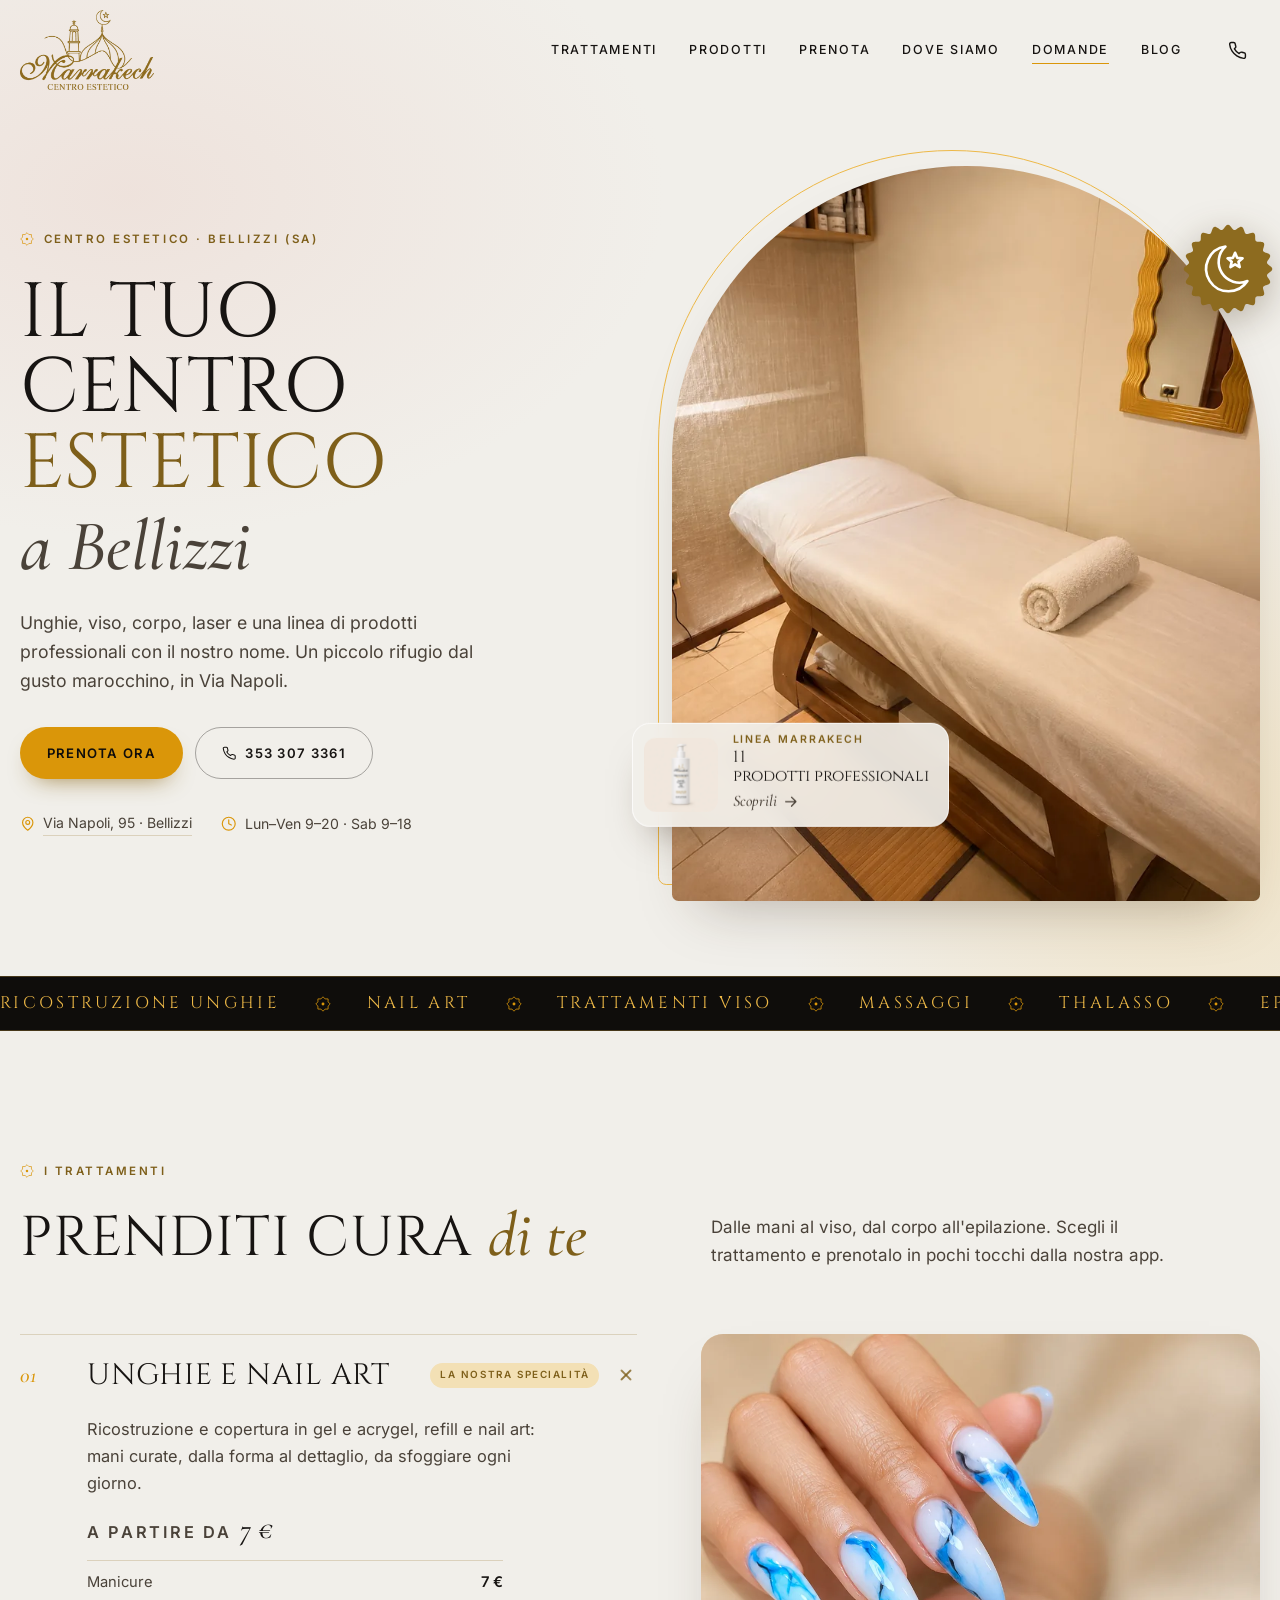
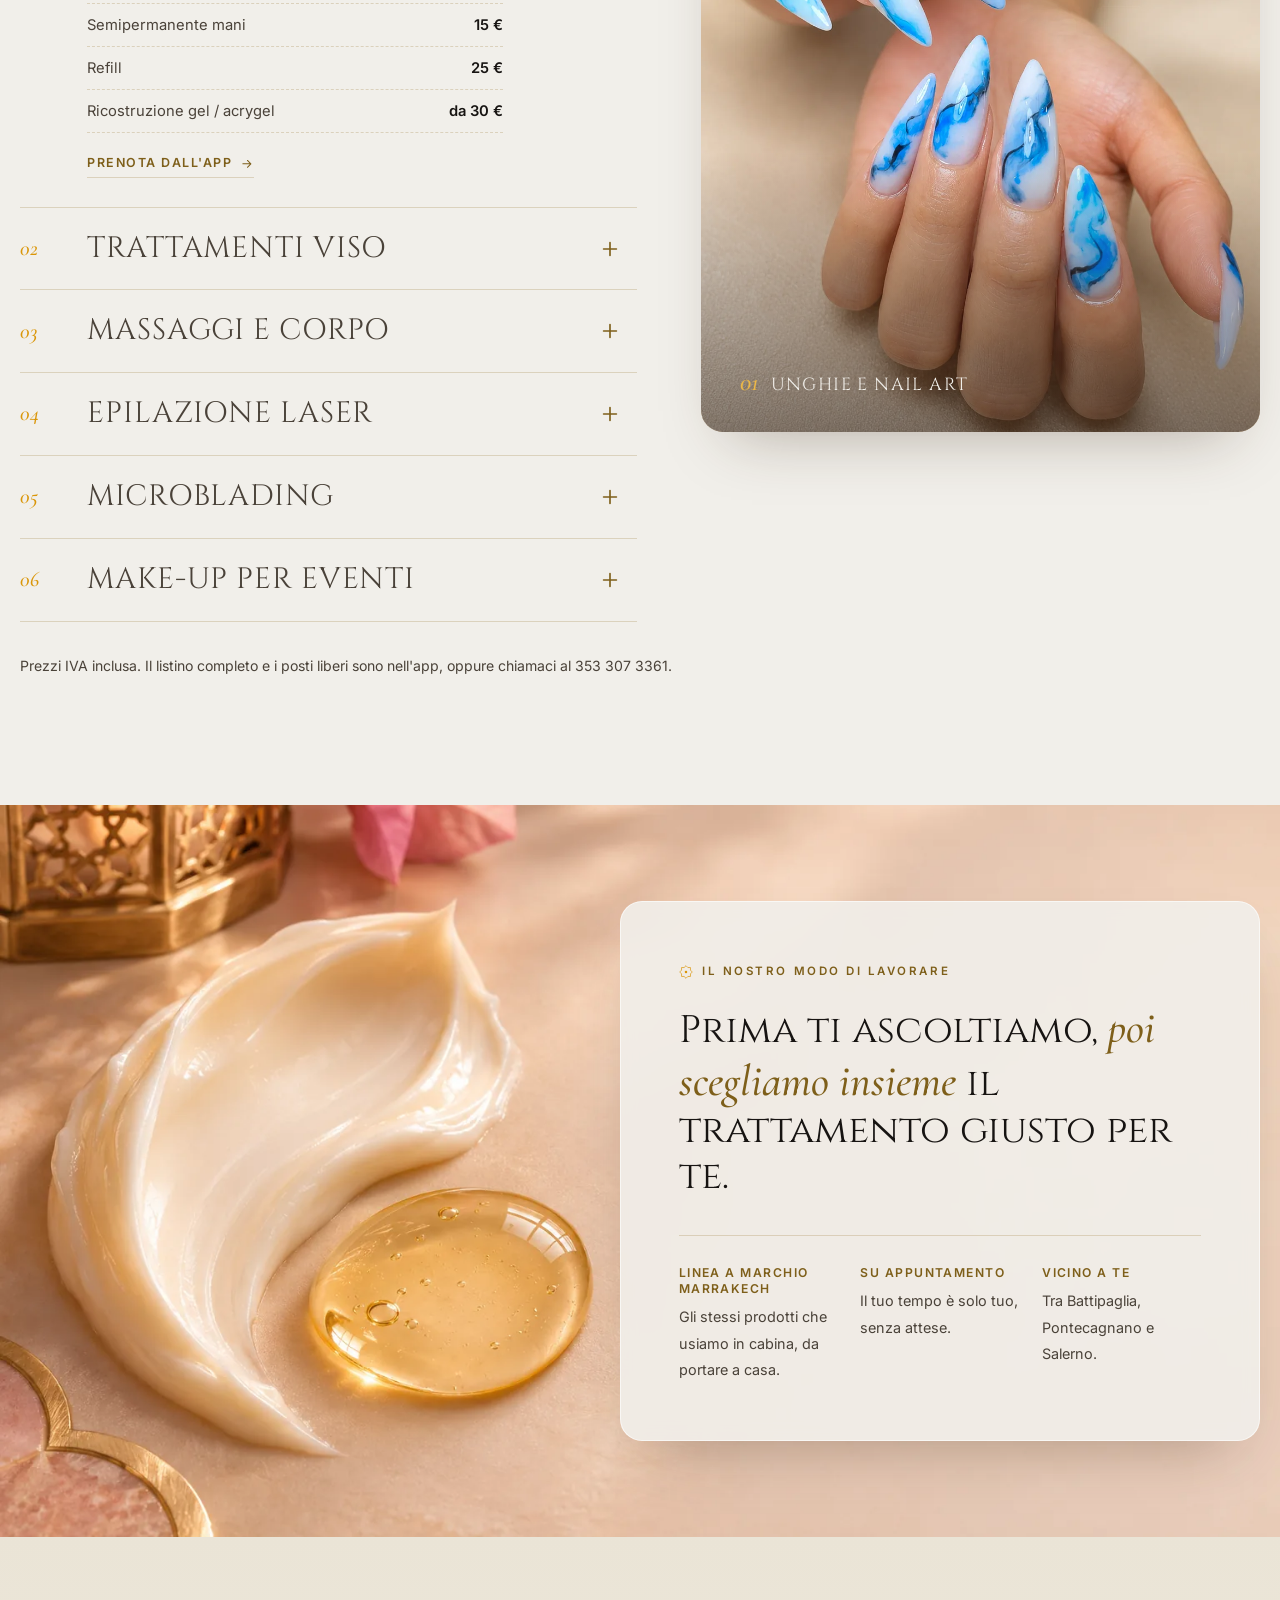
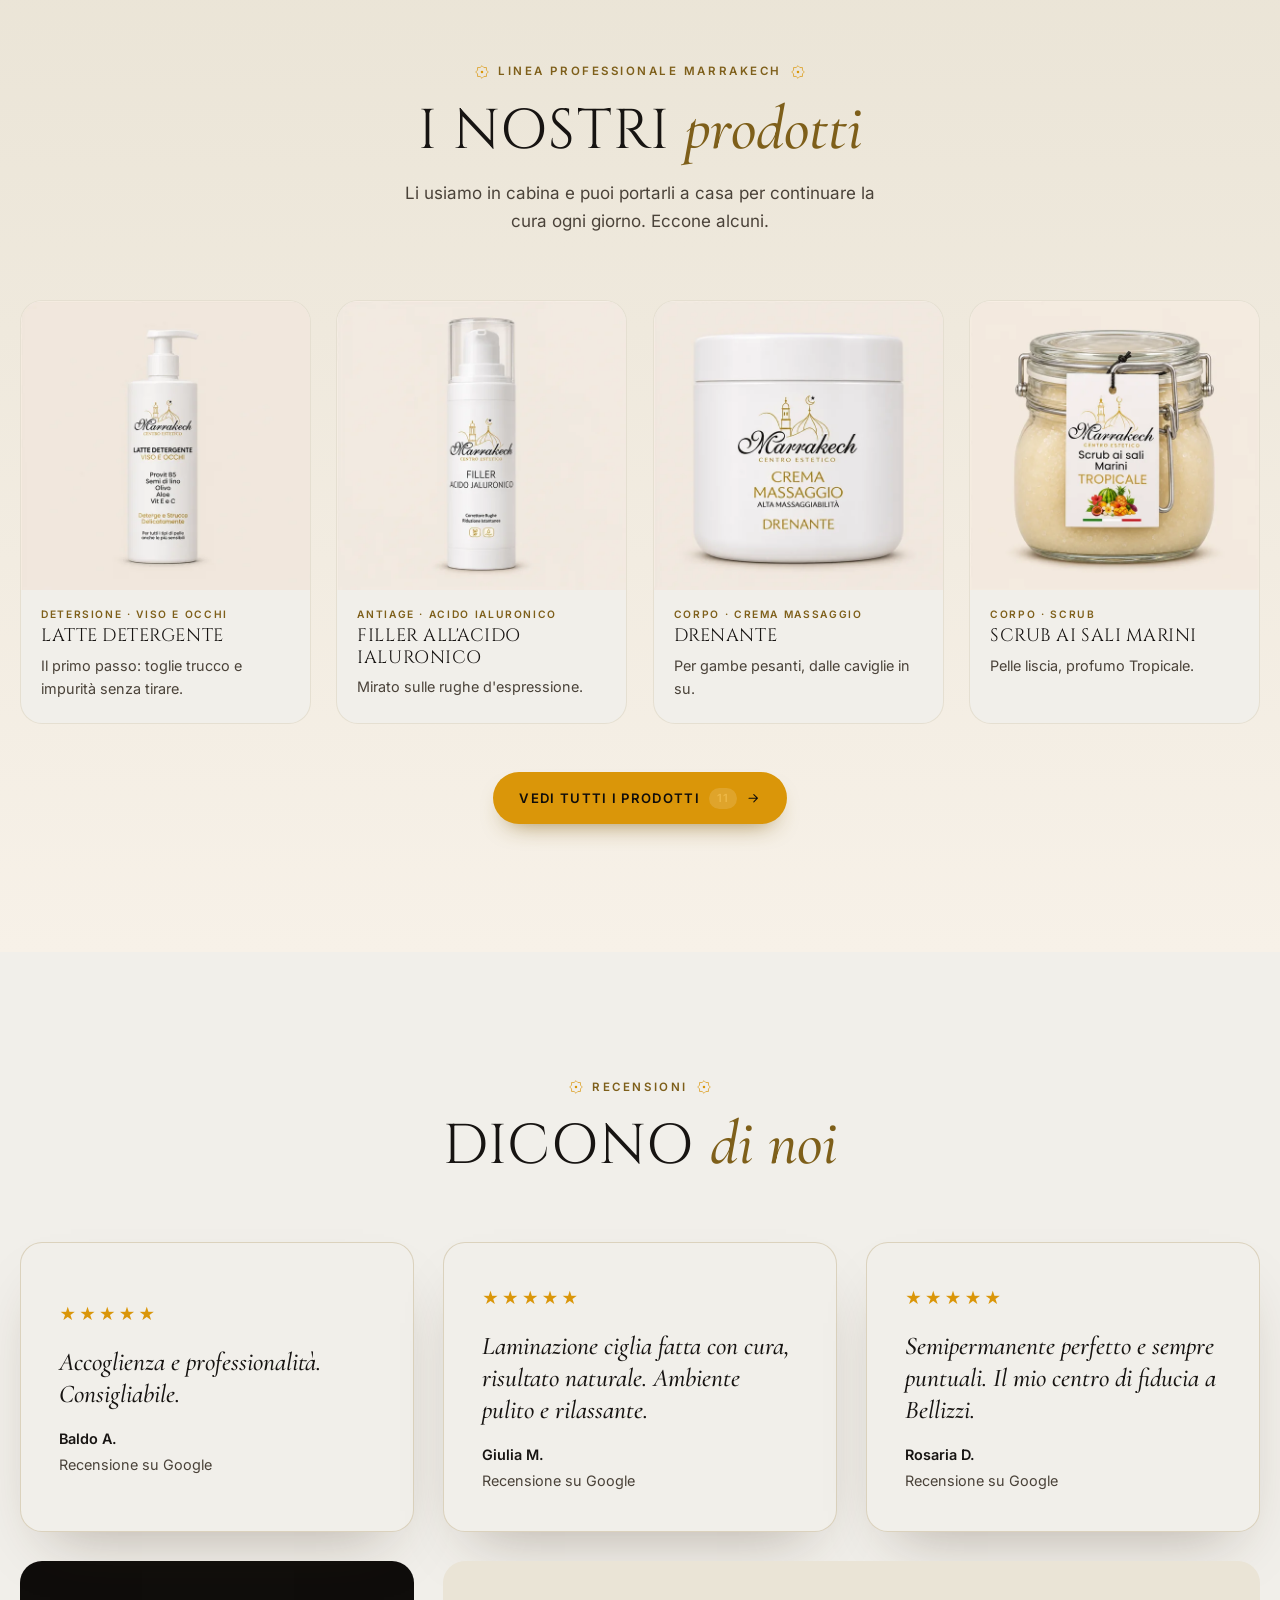
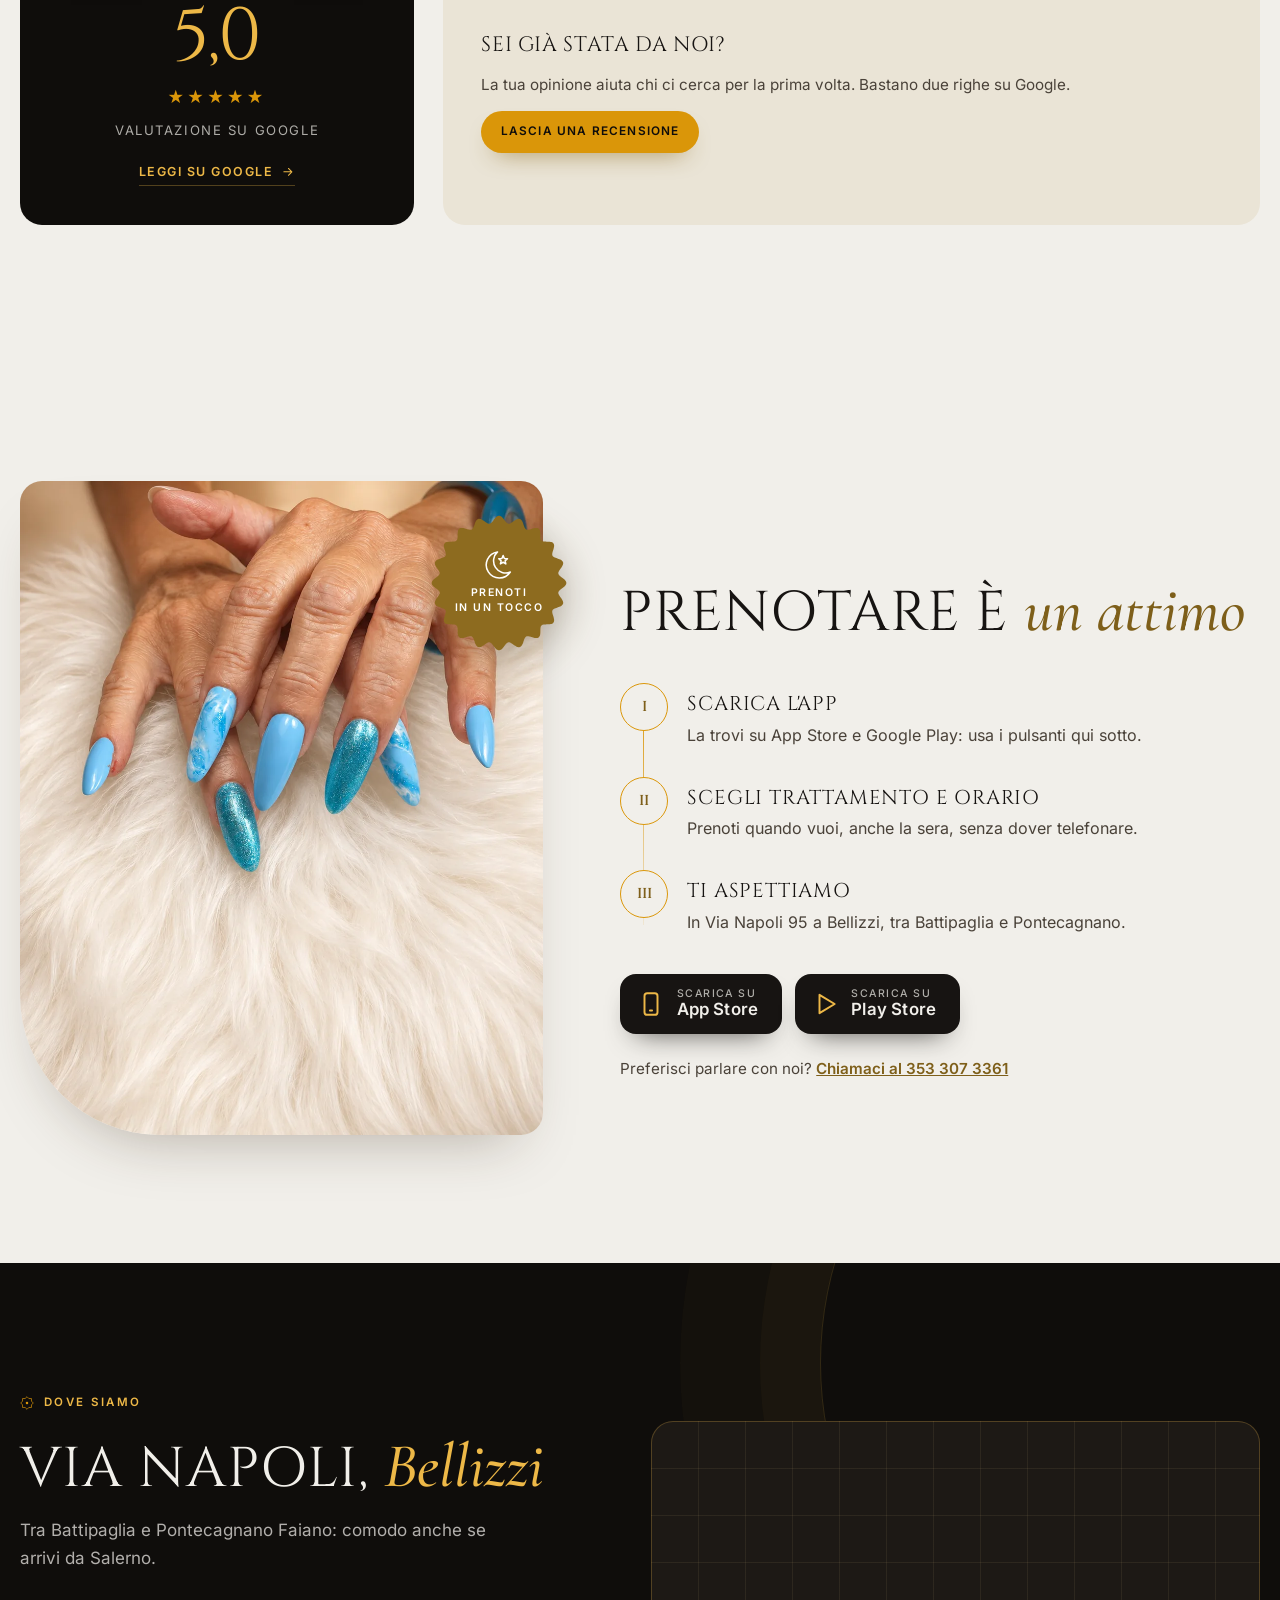
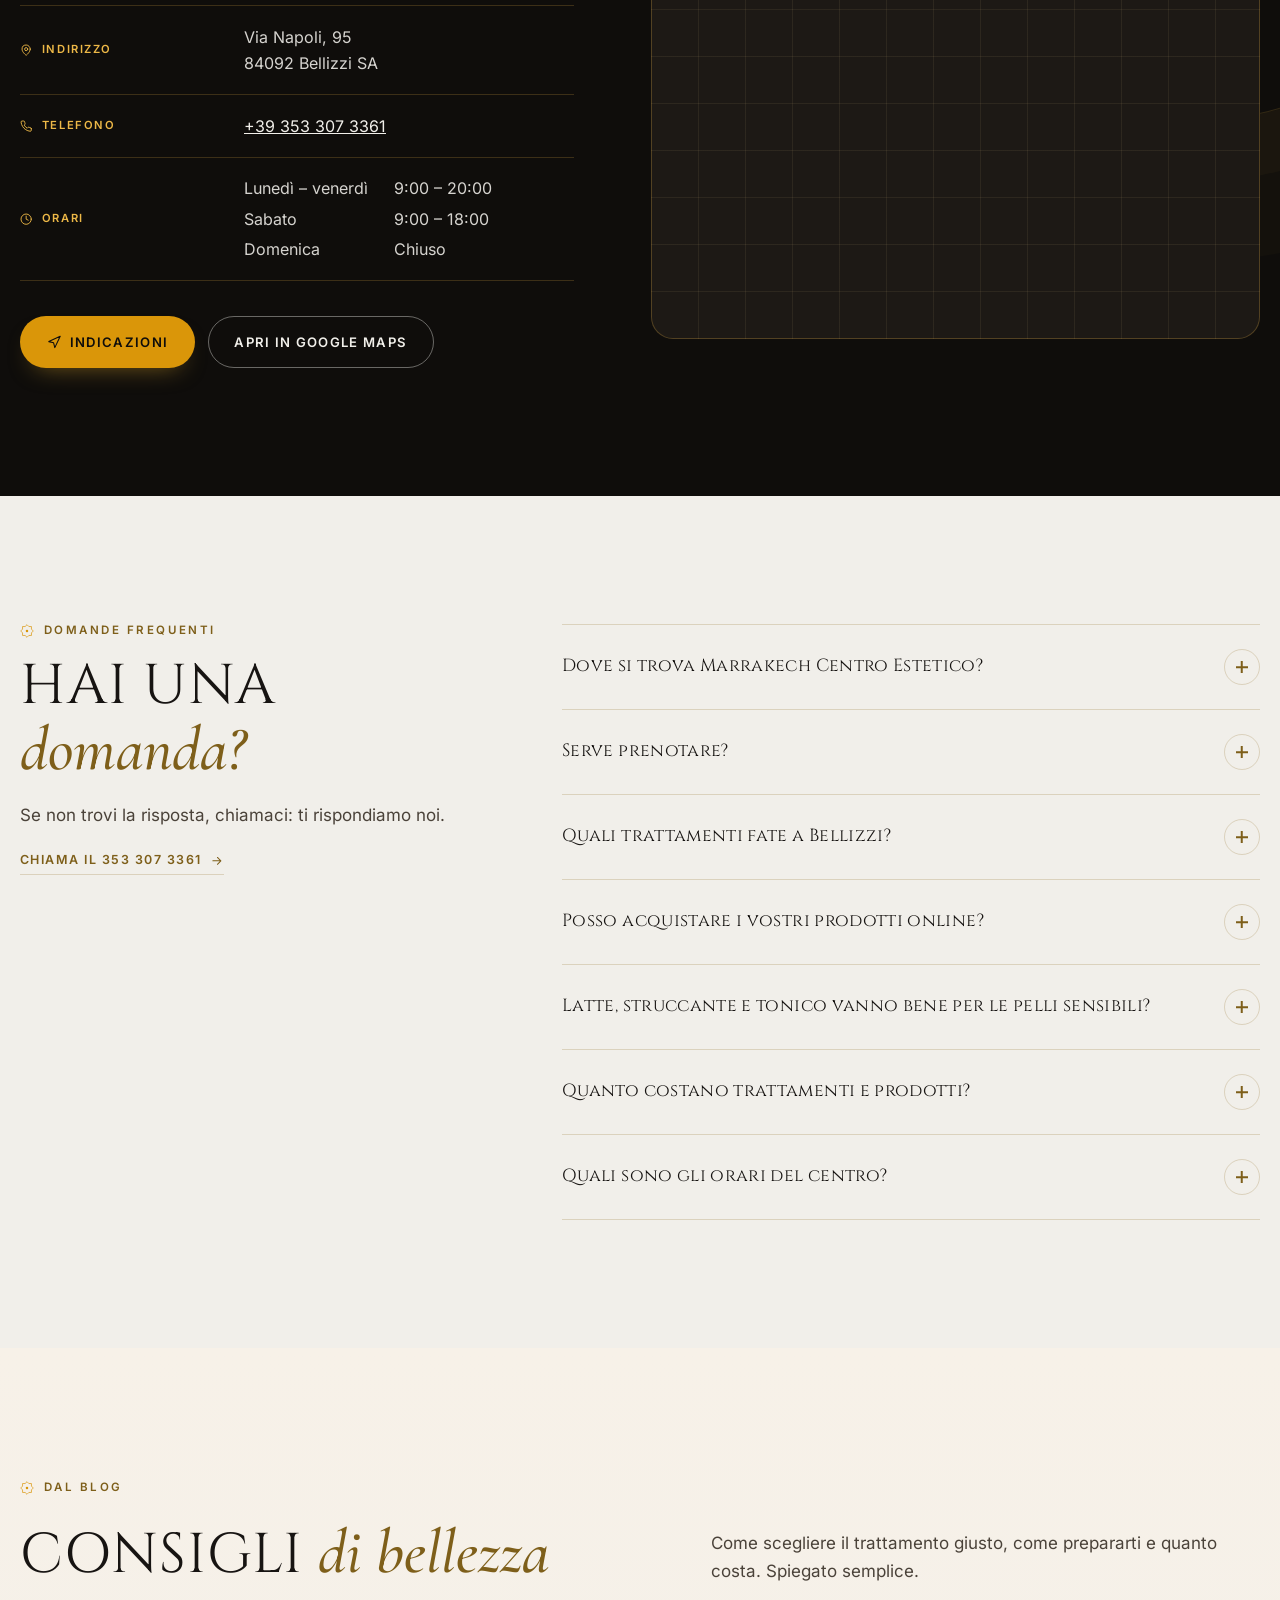
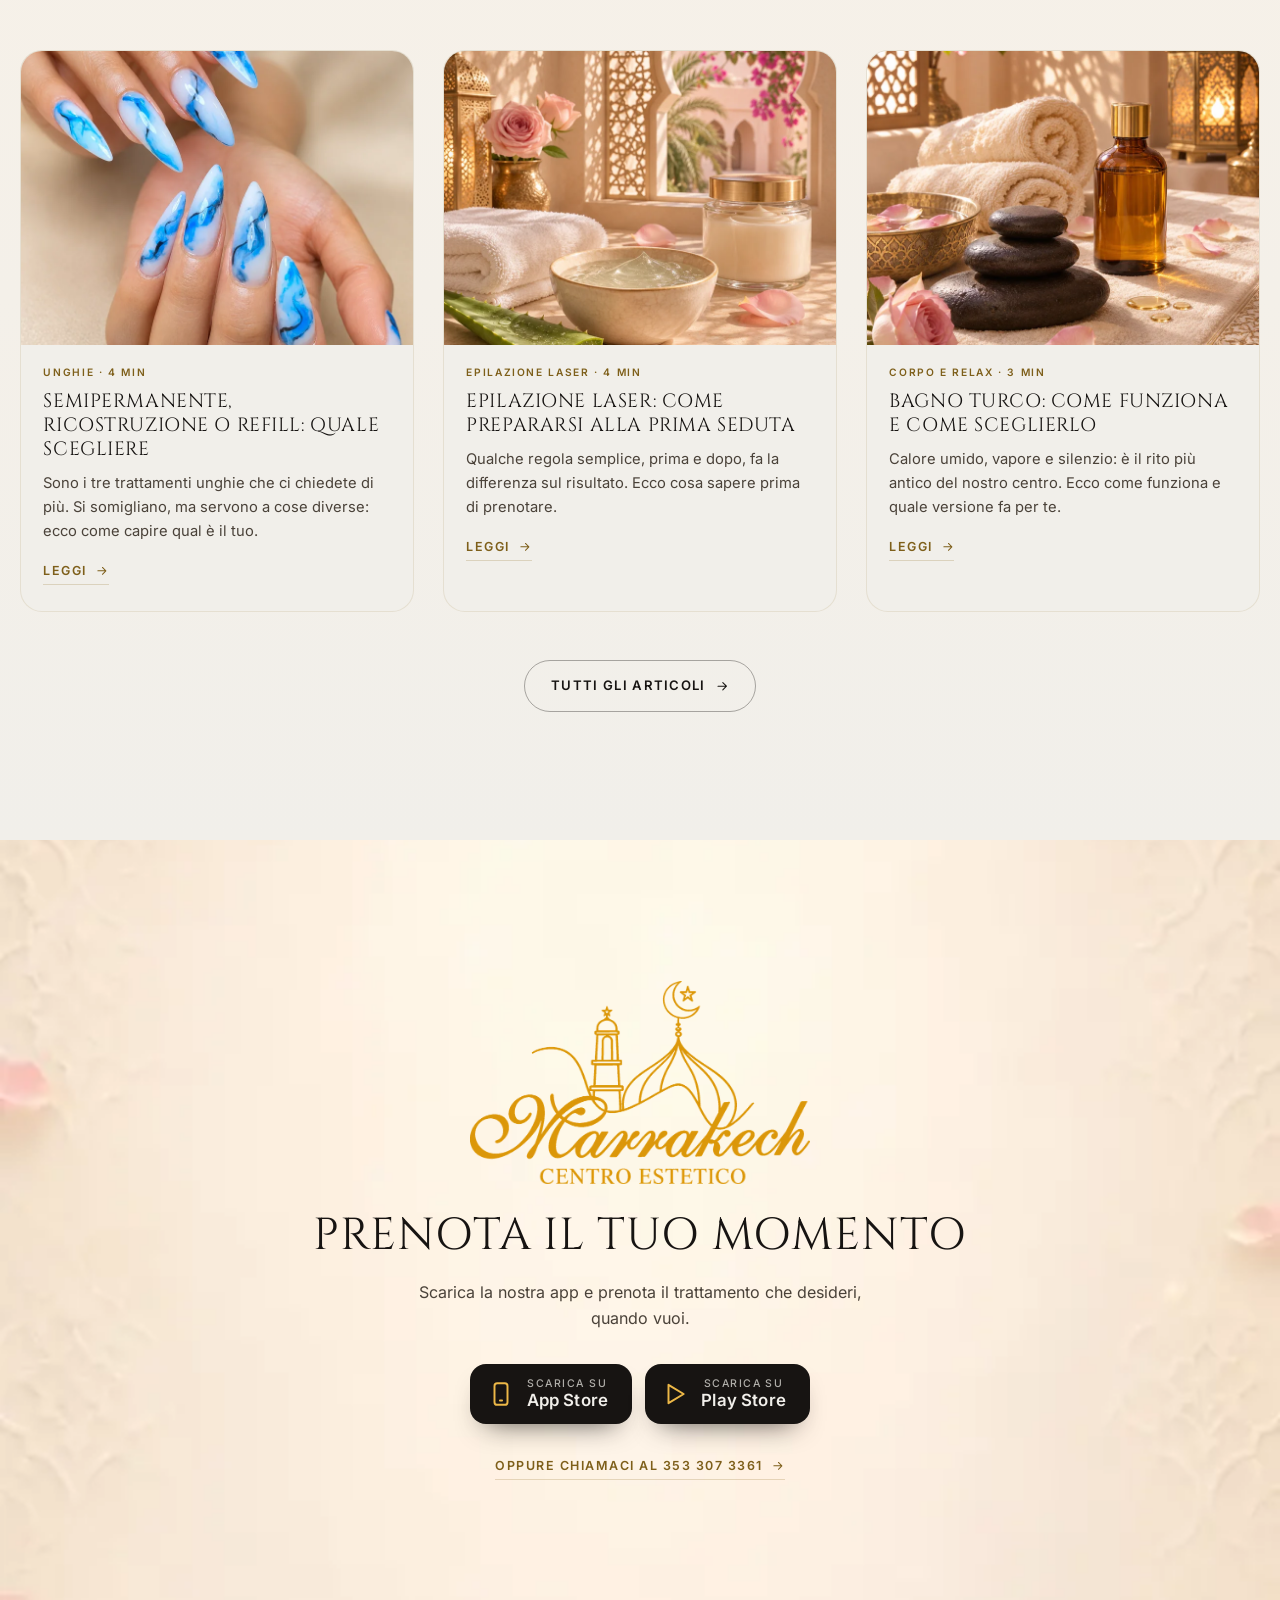
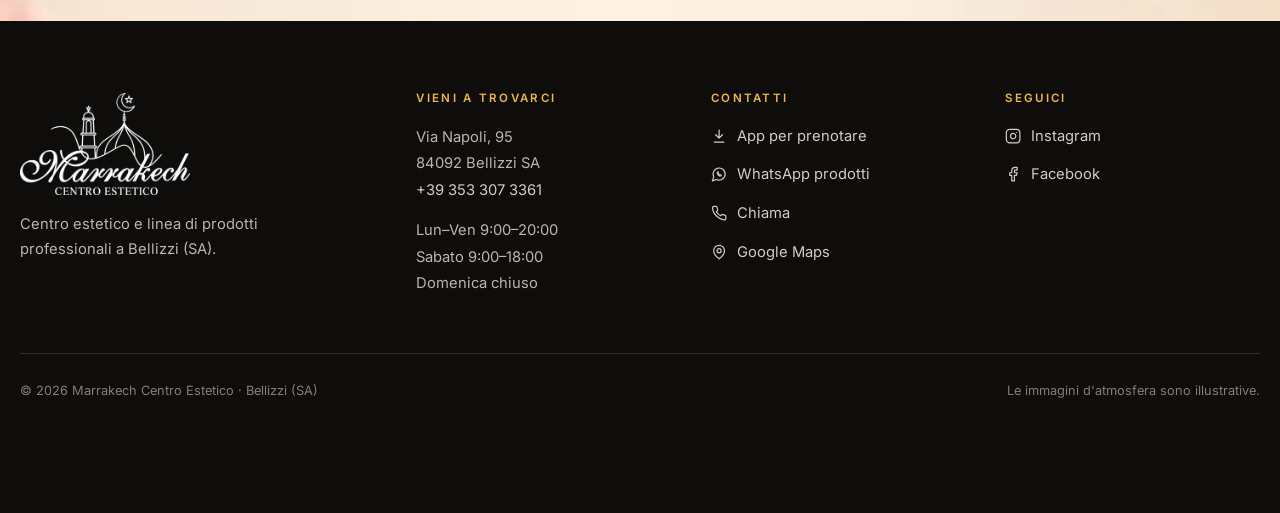
==== commit 9870e729: "Vetrina aggiornata da marrakech@f852f70" ====
--- a/index.html
+++ b/index.html
@@ -1,13 +1,13 @@
 <!doctype html>
 <html lang="it">
 <head>
+<meta name="robots" content="noindex, nofollow">
 <meta charset="utf-8">
 <meta name="viewport" content="width=device-width, initial-scale=1">
 <title>Centro estetico a Bellizzi (SA) e prodotti professionali | Marrakech</title>
-<meta name="description" content="Marrakech, centro estetico a Bellizzi (SA): unghie gel e acrygel, viso, corpo, massaggi, epilazione laser, microblading, make-up e la nostra linea di prodotti professionali. Prenota dalla nostra app o al 320 622 3880.">
+<meta name="description" content="Marrakech, centro estetico a Bellizzi (SA): unghie gel e acrygel, viso, corpo, massaggi, epilazione laser, microblading, make-up e la nostra linea di prodotti professionali. Prenota dalla nostra app o al 353 307 3361.">
 <link rel="canonical" href="https://fraspin02.github.io/marrakech-centro-estetico/">
-<meta name="robots" content="index, follow, max-image-preview:large">
-<meta name="theme-color" content="#FBF7F0">
+<meta name="theme-color" content="#F1EFEA">
 <meta name="format-detection" content="telephone=no">
 <meta name="geo.region" content="IT-SA">
 <meta name="geo.placename" content="Bellizzi">
@@ -18,7 +18,7 @@
 <meta property="og:locale" content="it_IT">
 <meta property="og:site_name" content="Marrakech Centro Estetico">
 <meta property="og:title" content="Marrakech – Centro estetico a Bellizzi (SA)">
-<meta property="og:description" content="Unghie, viso, corpo, massaggi, epilazione laser e prodotti professionali in Via Napoli 95A a Bellizzi. Prenota dalla nostra app.">
+<meta property="og:description" content="Unghie, viso, corpo, massaggi, epilazione laser e prodotti professionali in Via Napoli 95 a Bellizzi. Prenota dalla nostra app.">
 <meta property="og:url" content="https://fraspin02.github.io/marrakech-centro-estetico/">
 <meta property="og:image" content="https://fraspin02.github.io/marrakech-centro-estetico/img/og-marrakech-centro-estetico-bellizzi.jpg">
 <meta property="og:image:width" content="1200">
@@ -38,10 +38,10 @@
 <link rel="preload" href="fonts/cinzel-latin-400-normal.woff2" as="font" type="font/woff2" crossorigin>
 <link rel="preload" href="fonts/inter-latin-wght-normal.woff2" as="font" type="font/woff2" crossorigin>
 <link rel="preload" href="fonts/cormorant-garamond-latin-500-italic.woff2" as="font" type="font/woff2" crossorigin>
-<link rel="preload" as="image" href="img/amb-cabina-1536.webp" imagesrcset="img/amb-cabina-960.webp 960w, img/amb-cabina-1536.webp 1536w" imagesizes="(max-width: 900px) 100vw, 50vw">
+<link rel="preload" as="image" href="img/foto-cabina-1120.webp" imagesrcset="img/foto-cabina-800.webp 800w, img/foto-cabina-1120.webp 1120w" imagesizes="(max-width: 900px) 100vw, 50vw">
 
 <script>document.documentElement.className += ' js';</script>
-<link rel="stylesheet" href="css/style.css?v=7">
+<link rel="stylesheet" href="css/style.css?v=8">
 
 <script type="application/ld+json">
 {
@@ -55,10 +55,10 @@
       "url": "https://fraspin02.github.io/marrakech-centro-estetico/",
       "image": "https://fraspin02.github.io/marrakech-centro-estetico/img/og-marrakech-centro-estetico-bellizzi.jpg",
       "logo": "https://fraspin02.github.io/marrakech-centro-estetico/icon-512.png",
-      "telephone": "+39 320 622 3880",
+      "telephone": "+39 353 307 3361",
       "address": {
         "@type": "PostalAddress",
-        "streetAddress": "Via Napoli, 95A",
+        "streetAddress": "Via Napoli, 95",
         "addressLocality": "Bellizzi",
         "addressRegion": "SA",
         "postalCode": "84092",
@@ -69,7 +69,7 @@
       "priceRange": "3–300 €",
       "openingHoursSpecification": [
         { "@type": "OpeningHoursSpecification", "dayOfWeek": ["Monday", "Tuesday", "Wednesday", "Thursday", "Friday"], "opens": "09:00", "closes": "20:00" },
-        { "@type": "OpeningHoursSpecification", "dayOfWeek": "Saturday", "opens": "08:00", "closes": "18:00" }
+        { "@type": "OpeningHoursSpecification", "dayOfWeek": "Saturday", "opens": "09:00", "closes": "18:00" }
       ],
       "sameAs": [
         "https://www.instagram.com/_marrakech_estetico/",
@@ -107,13 +107,13 @@
       "@type": "FAQPage",
       "@id": "https://fraspin02.github.io/marrakech-centro-estetico/#faq",
       "mainEntity": [
-        { "@type": "Question", "name": "Dove si trova Marrakech Centro Estetico?", "acceptedAnswer": { "@type": "Answer", "text": "Siamo in Via Napoli, 95A, 84092 Bellizzi SA. Bellizzi si trova tra Battipaglia e Pontecagnano Faiano ed è facile da raggiungere anche da Salerno." } },
-        { "@type": "Question", "name": "Serve prenotare?", "acceptedAnswer": { "@type": "Answer", "text": "Sì, ti consigliamo di prenotare. Puoi farlo dalla nostra app, scegliendo trattamento, giorno e ora, oppure chiamandoci al +39 320 622 3880." } },
+        { "@type": "Question", "name": "Dove si trova Marrakech Centro Estetico?", "acceptedAnswer": { "@type": "Answer", "text": "Siamo in Via Napoli, 95, 84092 Bellizzi SA. Bellizzi si trova tra Battipaglia e Pontecagnano Faiano ed è facile da raggiungere anche da Salerno." } },
+        { "@type": "Question", "name": "Serve prenotare?", "acceptedAnswer": { "@type": "Answer", "text": "Sì, ti consigliamo di prenotare. Puoi farlo dalla nostra app, scegliendo trattamento, giorno e ora, oppure chiamandoci al +39 353 307 3361." } },
         { "@type": "Question", "name": "Quali trattamenti fate a Bellizzi?", "acceptedAnswer": { "@type": "Answer", "text": "Ricostruzione unghie in gel e acrygel e nail art, trattamenti viso, massaggi e trattamenti corpo, epilazione laser, microblading per sopracciglia e make-up per eventi." } },
-        { "@type": "Question", "name": "Posso acquistare i vostri prodotti online?", "acceptedAnswer": { "@type": "Answer", "text": "No, non facciamo vendita online. I prodotti Marrakech si acquistano direttamente in centro, in Via Napoli 95A a Bellizzi. Scrivici su WhatsApp per disponibilità e prezzi." } },
+        { "@type": "Question", "name": "Posso acquistare i vostri prodotti online?", "acceptedAnswer": { "@type": "Answer", "text": "No, non facciamo vendita online. I prodotti Marrakech si acquistano direttamente in centro, in Via Napoli 95 a Bellizzi. Scrivici su WhatsApp per disponibilità e prezzi." } },
         { "@type": "Question", "name": "Latte, struccante e tonico vanno bene per le pelli sensibili?", "acceptedAnswer": { "@type": "Answer", "text": "Sì, la linea detersione è pensata per tutti i tipi di pelle, anche le più sensibili. Se hai dubbi, chiedici un consiglio prima dell'acquisto." } },
         { "@type": "Question", "name": "Quanto costano trattamenti e prodotti?", "acceptedAnswer": { "@type": "Answer", "text": "Qualche esempio, IVA inclusa: manicure 7 €, semipermanente mani 15 €, ricostruzione unghie da 30 €, pulizia viso da 20 €, massaggi da 20 €, epilazione laser da 10 € a zona, microblading 200 €. Il listino completo è nell'app; per i prodotti scrivici su WhatsApp." } },
-        { "@type": "Question", "name": "Quali sono gli orari del centro?", "acceptedAnswer": { "@type": "Answer", "text": "Siamo aperti dal lunedì al venerdì dalle 9:00 alle 20:00, senza pausa pranzo, e il sabato dalle 8:00 alle 18:00. La domenica siamo chiusi. Lavoriamo su appuntamento: prenota dall'app o chiamaci al +39 320 622 3880." } }
+        { "@type": "Question", "name": "Quali sono gli orari del centro?", "acceptedAnswer": { "@type": "Answer", "text": "Siamo aperti dal lunedì al venerdì dalle 9:00 alle 20:00, senza pausa pranzo, e il sabato dalle 9:00 alle 18:00. La domenica siamo chiusi. Lavoriamo su appuntamento: prenota dall'app o chiamaci al +39 353 307 3361." } }
       ]
     }
   ]
@@ -146,7 +146,7 @@
 <header class="site-header" id="header">
   <div class="wrap header-in">
     <button class="burger" id="burger" type="button" aria-controls="nav" aria-expanded="false" aria-label="Apri il menu"><span></span><span></span></button>
-    <a class="brand" href="./" aria-label="Marrakech Centro Estetico, torna alla home"><img src="img/logo-marrakech.svg" width="597" height="410" alt="Marrakech Centro Estetico"></a>
+    <a class="brand" href="./" aria-label="Marrakech Centro Estetico, torna alla home"><img src="img/logo-brand-oro.webp" width="480" height="287" alt="Marrakech Centro Estetico"></a>
     <nav class="nav" id="nav" aria-label="Menu principale">
       <a href="#trattamenti">Trattamenti</a>
       <a href="prodotti.html">Prodotti</a>
@@ -155,7 +155,7 @@
       <a href="#faq">Domande</a>
       <a href="blog.html">Blog</a>
     </nav>
-    <a class="header-call" href="tel:+393206223880" aria-label="Chiama Marrakech Centro Estetico: +39 320 622 3880"><svg class="ico" aria-hidden="true"><use href="#i-phone"/></svg></a>
+    <a class="header-call" href="tel:+39 353 307 3361" aria-label="Chiama Marrakech Centro Estetico: +39 353 307 3361"><svg class="ico" aria-hidden="true"><use href="#i-phone"/></svg></a>
   </div>
 </header>
 
@@ -174,23 +174,26 @@
         <p class="hero-lead intro" style="--i:3">Unghie, viso, corpo, laser e una linea di prodotti professionali con il nostro nome. Un piccolo rifugio dal gusto marocchino, in Via Napoli.</p>
         <div class="actions intro" style="--i:4">
           <a class="btn btn-dark" href="#prenota" data-store="auto">Prenota ora</a>
-          <a class="btn btn-line" href="tel:+393206223880"><svg class="ico" aria-hidden="true"><use href="#i-phone"/></svg>320 622 3880</a>
+          <a class="btn btn-line" href="tel:+39 353 307 3361"><svg class="ico" aria-hidden="true"><use href="#i-phone"/></svg>353 307 3361</a>
         </div>
         <ul class="hero-meta intro" style="--i:5">
-          <li><svg class="ico" aria-hidden="true"><use href="#i-pin"/></svg><a href="https://maps.google.com/?cid=3535496541681993419" target="_blank" rel="noopener">Via Napoli, 95A · Bellizzi</a></li>
-          <li><svg class="ico" aria-hidden="true"><use href="#i-clock"/></svg><span>Lun–Ven 9–20 · Sab 8–18</span></li>
+          <li><svg class="ico" aria-hidden="true"><use href="#i-pin"/></svg><a href="https://maps.google.com/?cid=3535496541681993419" target="_blank" rel="noopener">Via Napoli, 95 · Bellizzi</a></li>
+          <li><svg class="ico" aria-hidden="true"><use href="#i-clock"/></svg><span>Lun–Ven 9–20 · Sab 9–18</span></li>
         </ul>
       </div>
 
       <div class="hero-visual">
         <div class="arch" data-parallax="0.06">
-          <img src="img/amb-cabina-1536.webp" srcset="img/amb-cabina-960.webp 960w, img/amb-cabina-1536.webp 1536w" sizes="(max-width: 900px) 100vw, 50vw" width="1536" height="1024" alt="Cabina estetica in stile marocchino con nicchia ad arco, lettino con asciugamani color crema e lanterna in ottone" fetchpriority="high">
+          <img src="img/foto-cabina-1120.webp" srcset="img/foto-cabina-800.webp 800w, img/foto-cabina-1120.webp 1120w" sizes="(max-width: 900px) 100vw, 50vw" width="1120" height="1400" alt="La cabina del centro: lettino con telo crema e asciugamano, specchio dorato e mensole" fetchpriority="high">
         </div>
         <a class="float-card" href="prodotti.html" data-parallax="-0.08">
           <img src="img/p-tonico-idratante-600.webp" width="600" height="600" alt="">
           <span><small>Linea Marrakech</small><strong><span data-product-count>11</span> prodotti professionali</strong><em>Scoprili <svg class="ico" aria-hidden="true"><use href="#i-arrow"/></svg></em></span>
         </a>
-        <svg class="hero-star" aria-hidden="true"><use href="#o-star"/></svg>
+        <svg class="hero-star hero-seal" viewBox="0 0 100 100" aria-hidden="true">
+  <path class="seal-edge" d="M98.10,50.00 L98.06,50.42 L97.94,50.84 L97.74,51.25 L97.46,51.66 L97.13,52.06 L96.74,52.45 L96.30,52.83 L95.84,53.21 L95.36,53.57 L94.88,53.93 L94.41,54.28 L93.96,54.62 L93.55,54.96 L93.18,55.30 L92.88,55.65 L92.64,55.99 L92.47,56.35 L92.37,56.71 L92.35,57.09 L92.40,57.48 L92.52,57.88 L92.71,58.30 L92.95,58.74 L93.23,59.19 L93.55,59.66 L93.89,60.13 L94.24,60.62 L94.59,61.12 L94.91,61.61 L95.21,62.11 L95.46,62.61 L95.65,63.09 L95.79,63.56 L95.85,64.02 L95.84,64.45 L95.75,64.86 L95.58,65.25 L95.33,65.61 L95.01,65.94 L94.63,66.24 L94.18,66.52 L93.69,66.77 L93.16,67.00 L92.61,67.21 L92.04,67.41 L91.47,67.60 L90.91,67.79 L90.38,67.98 L89.88,68.18 L89.43,68.39 L89.04,68.62 L88.70,68.87 L88.43,69.16 L88.22,69.48 L88.09,69.83 L88.02,70.21 L88.01,70.64 L88.05,71.09 L88.15,71.58 L88.28,72.10 L88.44,72.64 L88.61,73.20 L88.80,73.77 L88.97,74.35 L89.12,74.92 L89.25,75.49 L89.34,76.04 L89.37,76.56 L89.35,77.05 L89.27,77.50 L89.13,77.91 L88.91,78.27 L88.63,78.59 L88.29,78.85 L87.88,79.07 L87.42,79.24 L86.92,79.36 L86.37,79.45 L85.80,79.51 L85.20,79.54 L84.60,79.55 L84.00,79.55 L83.41,79.56 L82.85,79.58 L82.31,79.61 L81.82,79.67 L81.37,79.77 L80.97,79.91 L80.63,80.10 L80.33,80.33 L80.10,80.63 L79.91,80.97 L79.77,81.37 L79.67,81.82 L79.61,82.31 L79.58,82.85 L79.56,83.41 L79.55,84.00 L79.55,84.60 L79.54,85.20 L79.51,85.80 L79.45,86.37 L79.36,86.92 L79.24,87.42 L79.07,87.88 L78.85,88.29 L78.59,88.63 L78.27,88.91 L77.91,89.13 L77.50,89.27 L77.05,89.35 L76.56,89.37 L76.04,89.34 L75.49,89.25 L74.92,89.12 L74.35,88.97 L73.77,88.80 L73.20,88.61 L72.64,88.44 L72.10,88.28 L71.58,88.15 L71.09,88.05 L70.64,88.01 L70.21,88.02 L69.83,88.09 L69.48,88.22 L69.16,88.43 L68.87,88.70 L68.62,89.04 L68.39,89.43 L68.18,89.88 L67.98,90.38 L67.79,90.91 L67.60,91.47 L67.41,92.04 L67.21,92.61 L67.00,93.16 L66.77,93.69 L66.52,94.18 L66.24,94.63 L65.94,95.01 L65.61,95.33 L65.25,95.58 L64.86,95.75 L64.45,95.84 L64.02,95.85 L63.56,95.79 L63.09,95.65 L62.61,95.46 L62.11,95.21 L61.61,94.91 L61.12,94.59 L60.62,94.24 L60.13,93.89 L59.66,93.55 L59.19,93.23 L58.74,92.95 L58.30,92.71 L57.88,92.52 L57.48,92.40 L57.09,92.35 L56.71,92.37 L56.35,92.47 L55.99,92.64 L55.65,92.88 L55.30,93.18 L54.96,93.55 L54.62,93.96 L54.28,94.41 L53.93,94.88 L53.57,95.36 L53.21,95.84 L52.83,96.30 L52.45,96.74 L52.06,97.13 L51.66,97.46 L51.25,97.74 L50.84,97.94 L50.42,98.06 L50.00,98.10 L49.58,98.06 L49.16,97.94 L48.75,97.74 L48.34,97.46 L47.94,97.13 L47.55,96.74 L47.17,96.30 L46.79,95.84 L46.43,95.36 L46.07,94.88 L45.72,94.41 L45.38,93.96 L45.04,93.55 L44.70,93.18 L44.35,92.88 L44.01,92.64 L43.65,92.47 L43.29,92.37 L42.91,92.35 L42.52,92.40 L42.12,92.52 L41.70,92.71 L41.26,92.95 L40.81,93.23 L40.34,93.55 L39.87,93.89 L39.38,94.24 L38.88,94.59 L38.39,94.91 L37.89,95.21 L37.39,95.46 L36.91,95.65 L36.44,95.79 L35.98,95.85 L35.55,95.84 L35.14,95.75 L34.75,95.58 L34.39,95.33 L34.06,95.01 L33.76,94.63 L33.48,94.18 L33.23,93.69 L33.00,93.16 L32.79,92.61 L32.59,92.04 L32.40,91.47 L32.21,90.91 L32.02,90.38 L31.82,89.88 L31.61,89.43 L31.38,89.04 L31.13,88.70 L30.84,88.43 L30.52,88.22 L30.17,88.09 L29.79,88.02 L29.36,88.01 L28.91,88.05 L28.42,88.15 L27.90,88.28 L27.36,88.44 L26.80,88.61 L26.23,88.80 L25.65,88.97 L25.08,89.12 L24.51,89.25 L23.96,89.34 L23.44,89.37 L22.95,89.35 L22.50,89.27 L22.09,89.13 L21.73,88.91 L21.41,88.63 L21.15,88.29 L20.93,87.88 L20.76,87.42 L20.64,86.92 L20.55,86.37 L20.49,85.80 L20.46,85.20 L20.45,84.60 L20.45,84.00 L20.44,83.41 L20.42,82.85 L20.39,82.31 L20.33,81.82 L20.23,81.37 L20.09,80.97 L19.90,80.63 L19.67,80.33 L19.37,80.10 L19.03,79.91 L18.63,79.77 L18.18,79.67 L17.69,79.61 L17.15,79.58 L16.59,79.56 L16.00,79.55 L15.40,79.55 L14.80,79.54 L14.20,79.51 L13.63,79.45 L13.08,79.36 L12.58,79.24 L12.12,79.07 L11.71,78.85 L11.37,78.59 L11.09,78.27 L10.87,77.91 L10.73,77.50 L10.65,77.05 L10.63,76.56 L10.66,76.04 L10.75,75.49 L10.88,74.92 L11.03,74.35 L11.20,73.77 L11.39,73.20 L11.56,72.64 L11.72,72.10 L11.85,71.58 L11.95,71.09 L11.99,70.64 L11.98,70.21 L11.91,69.83 L11.78,69.48 L11.57,69.16 L11.30,68.87 L10.96,68.62 L10.57,68.39 L10.12,68.18 L9.62,67.98 L9.09,67.79 L8.53,67.60 L7.96,67.41 L7.39,67.21 L6.84,67.00 L6.31,66.77 L5.82,66.52 L5.37,66.24 L4.99,65.94 L4.67,65.61 L4.42,65.25 L4.25,64.86 L4.16,64.45 L4.15,64.02 L4.21,63.56 L4.35,63.09 L4.54,62.61 L4.79,62.11 L5.09,61.61 L5.41,61.12 L5.76,60.62 L6.11,60.13 L6.45,59.66 L6.77,59.19 L7.05,58.74 L7.29,58.30 L7.48,57.88 L7.60,57.48 L7.65,57.09 L7.63,56.71 L7.53,56.35 L7.36,55.99 L7.12,55.65 L6.82,55.30 L6.45,54.96 L6.04,54.62 L5.59,54.28 L5.12,53.93 L4.64,53.57 L4.16,53.21 L3.70,52.83 L3.26,52.45 L2.87,52.06 L2.54,51.66 L2.26,51.25 L2.06,50.84 L1.94,50.42 L1.90,50.00 L1.94,49.58 L2.06,49.16 L2.26,48.75 L2.54,48.34 L2.87,47.94 L3.26,47.55 L3.70,47.17 L4.16,46.79 L4.64,46.43 L5.12,46.07 L5.59,45.72 L6.04,45.38 L6.45,45.04 L6.82,44.70 L7.12,44.35 L7.36,44.01 L7.53,43.65 L7.63,43.29 L7.65,42.91 L7.60,42.52 L7.48,42.12 L7.29,41.70 L7.05,41.26 L6.77,40.81 L6.45,40.34 L6.11,39.87 L5.76,39.38 L5.41,38.88 L5.09,38.39 L4.79,37.89 L4.54,37.39 L4.35,36.91 L4.21,36.44 L4.15,35.98 L4.16,35.55 L4.25,35.14 L4.42,34.75 L4.67,34.39 L4.99,34.06 L5.37,33.76 L5.82,33.48 L6.31,33.23 L6.84,33.00 L7.39,32.79 L7.96,32.59 L8.53,32.40 L9.09,32.21 L9.62,32.02 L10.12,31.82 L10.57,31.61 L10.96,31.38 L11.30,31.13 L11.57,30.84 L11.78,30.52 L11.91,30.17 L11.98,29.79 L11.99,29.36 L11.95,28.91 L11.85,28.42 L11.72,27.90 L11.56,27.36 L11.39,26.80 L11.20,26.23 L11.03,25.65 L10.88,25.08 L10.75,24.51 L10.66,23.96 L10.63,23.44 L10.65,22.95 L10.73,22.50 L10.87,22.09 L11.09,21.73 L11.37,21.41 L11.71,21.15 L12.12,20.93 L12.58,20.76 L13.08,20.64 L13.63,20.55 L14.20,20.49 L14.80,20.46 L15.40,20.45 L16.00,20.45 L16.59,20.44 L17.15,20.42 L17.69,20.39 L18.18,20.33 L18.63,20.23 L19.03,20.09 L19.37,19.90 L19.67,19.67 L19.90,19.37 L20.09,19.03 L20.23,18.63 L20.33,18.18 L20.39,17.69 L20.42,17.15 L20.44,16.59 L20.45,16.00 L20.45,15.40 L20.46,14.80 L20.49,14.20 L20.55,13.63 L20.64,13.08 L20.76,12.58 L20.93,12.12 L21.15,11.71 L21.41,11.37 L21.73,11.09 L22.09,10.87 L22.50,10.73 L22.95,10.65 L23.44,10.63 L23.96,10.66 L24.51,10.75 L25.08,10.88 L25.65,11.03 L26.23,11.20 L26.80,11.39 L27.36,11.56 L27.90,11.72 L28.42,11.85 L28.91,11.95 L29.36,11.99 L29.79,11.98 L30.17,11.91 L30.52,11.78 L30.84,11.57 L31.13,11.30 L31.38,10.96 L31.61,10.57 L31.82,10.12 L32.02,9.62 L32.21,9.09 L32.40,8.53 L32.59,7.96 L32.79,7.39 L33.00,6.84 L33.23,6.31 L33.48,5.82 L33.76,5.37 L34.06,4.99 L34.39,4.67 L34.75,4.42 L35.14,4.25 L35.55,4.16 L35.98,4.15 L36.44,4.21 L36.91,4.35 L37.39,4.54 L37.89,4.79 L38.39,5.09 L38.88,5.41 L39.38,5.76 L39.87,6.11 L40.34,6.45 L40.81,6.77 L41.26,7.05 L41.70,7.29 L42.12,7.48 L42.52,7.60 L42.91,7.65 L43.29,7.63 L43.65,7.53 L44.01,7.36 L44.35,7.12 L44.70,6.82 L45.04,6.45 L45.38,6.04 L45.72,5.59 L46.07,5.12 L46.43,4.64 L46.79,4.16 L47.17,3.70 L47.55,3.26 L47.94,2.87 L48.34,2.54 L48.75,2.26 L49.16,2.06 L49.58,1.94 L50.00,1.90 L50.42,1.94 L50.84,2.06 L51.25,2.26 L51.66,2.54 L52.06,2.87 L52.45,3.26 L52.83,3.70 L53.21,4.16 L53.57,4.64 L53.93,5.12 L54.28,5.59 L54.62,6.04 L54.96,6.45 L55.30,6.82 L55.65,7.12 L55.99,7.36 L56.35,7.53 L56.71,7.63 L57.09,7.65 L57.48,7.60 L57.88,7.48 L58.30,7.29 L58.74,7.05 L59.19,6.77 L59.66,6.45 L60.13,6.11 L60.62,5.76 L61.12,5.41 L61.61,5.09 L62.11,4.79 L62.61,4.54 L63.09,4.35 L63.56,4.21 L64.02,4.15 L64.45,4.16 L64.86,4.25 L65.25,4.42 L65.61,4.67 L65.94,4.99 L66.24,5.37 L66.52,5.82 L66.77,6.31 L67.00,6.84 L67.21,7.39 L67.41,7.96 L67.60,8.53 L67.79,9.09 L67.98,9.62 L68.18,10.12 L68.39,10.57 L68.62,10.96 L68.87,11.30 L69.16,11.57 L69.48,11.78 L69.83,11.91 L70.21,11.98 L70.64,11.99 L71.09,11.95 L71.58,11.85 L72.10,11.72 L72.64,11.56 L73.20,11.39 L73.77,11.20 L74.35,11.03 L74.92,10.88 L75.49,10.75 L76.04,10.66 L76.56,10.63 L77.05,10.65 L77.50,10.73 L77.91,10.87 L78.27,11.09 L78.59,11.37 L78.85,11.71 L79.07,12.12 L79.24,12.58 L79.36,13.08 L79.45,13.63 L79.51,14.20 L79.54,14.80 L79.55,15.40 L79.55,16.00 L79.56,16.59 L79.58,17.15 L79.61,17.69 L79.67,18.18 L79.77,18.63 L79.91,19.03 L80.10,19.37 L80.33,19.67 L80.63,19.90 L80.97,20.09 L81.37,20.23 L81.82,20.33 L82.31,20.39 L82.85,20.42 L83.41,20.44 L84.00,20.45 L84.60,20.45 L85.20,20.46 L85.80,20.49 L86.37,20.55 L86.92,20.64 L87.42,20.76 L87.88,20.93 L88.29,21.15 L88.63,21.41 L88.91,21.73 L89.13,22.09 L89.27,22.50 L89.35,22.95 L89.37,23.44 L89.34,23.96 L89.25,24.51 L89.12,25.08 L88.97,25.65 L88.80,26.23 L88.61,26.80 L88.44,27.36 L88.28,27.90 L88.15,28.42 L88.05,28.91 L88.01,29.36 L88.02,29.79 L88.09,30.17 L88.22,30.52 L88.43,30.84 L88.70,31.13 L89.04,31.38 L89.43,31.61 L89.88,31.82 L90.38,32.02 L90.91,32.21 L91.47,32.40 L92.04,32.59 L92.61,32.79 L93.16,33.00 L93.69,33.23 L94.18,33.48 L94.63,33.76 L95.01,34.06 L95.33,34.39 L95.58,34.75 L95.75,35.14 L95.84,35.55 L95.85,35.98 L95.79,36.44 L95.65,36.91 L95.46,37.39 L95.21,37.89 L94.91,38.39 L94.59,38.88 L94.24,39.38 L93.89,39.87 L93.55,40.34 L93.23,40.81 L92.95,41.26 L92.71,41.70 L92.52,42.12 L92.40,42.52 L92.35,42.91 L92.37,43.29 L92.47,43.65 L92.64,44.01 L92.88,44.35 L93.18,44.70 L93.55,45.04 L93.96,45.38 L94.41,45.72 L94.88,46.07 L95.36,46.43 L95.84,46.79 L96.30,47.17 L96.74,47.55 L97.13,47.94 L97.46,48.34 L97.74,48.75 L97.94,49.16 L98.06,49.58Z" fill="#8D6B1F"/>
+  <g fill="none" stroke="#fff" stroke-width="2.86" stroke-linejoin="round" stroke-linecap="round"><path d="M47.24,25.60 A24.42,24.42 0 1 0 71.11,63.13 A22.57,22.57 0 0 1 47.24,25.60Z"/><path d="M57.70,32.40 L59.98,37.85 L65.86,38.33 L61.38,42.18 L62.74,47.92 L57.70,44.85 L52.66,47.92 L54.02,42.18 L49.54,38.33 L55.42,37.85Z"/></g>
+</svg>
       </div>
     </div>
   </section>
@@ -219,7 +222,7 @@
           <li class="ex-item is-open" data-ex="0">
             <button class="ex-btn" type="button" aria-expanded="true" aria-controls="ex-p0" id="ex-b0"><span class="ex-n">01</span><span class="ex-name">Unghie e nail art</span><span class="ex-tag">La nostra specialità</span><svg class="ico ex-ico" aria-hidden="true"><use href="#i-plus"/></svg></button>
             <div class="ex-panel" id="ex-p0" role="region" aria-labelledby="ex-b0">
-              <img class="ex-mimg" src="img/amb-unghie-800.webp" width="800" height="1000" alt="" loading="lazy" decoding="async">
+              <img class="ex-mimg" src="img/foto-unghie-marmo-800.webp" width="800" height="1000" alt="" loading="lazy" decoding="async">
               <p>Ricostruzione e copertura in gel e acrygel, refill e nail art: mani curate, dalla forma al dettaglio, da sfoggiare ogni giorno.</p>
               <p class="ex-from">A partire da <strong>7 €</strong></p>
               <ul class="ex-prices"><li><span>Manicure</span><span>7 €</span></li><li><span>Semipermanente mani</span><span>15 €</span></li><li><span>Refill</span><span>25 €</span></li><li><span>Ricostruzione gel / acrygel</span><span>da 30 €</span></li></ul>
@@ -239,7 +242,7 @@
           <li class="ex-item" data-ex="2">
             <button class="ex-btn" type="button" aria-expanded="false" aria-controls="ex-p2" id="ex-b2"><span class="ex-n">03</span><span class="ex-name">Massaggi e corpo</span><svg class="ico ex-ico" aria-hidden="true"><use href="#i-plus"/></svg></button>
             <div class="ex-panel" id="ex-p2" role="region" aria-labelledby="ex-b2">
-              <img class="ex-mimg" src="img/amb-massaggio-800.webp" width="800" height="1000" alt="" loading="lazy" decoding="async">
+              <img class="ex-mimg" src="img/foto-pressoterapia-800.webp" width="800" height="1000" alt="" loading="lazy" decoding="async">
               <p>Massaggi e trattamenti corpo, tra cui il Thalasso, con le nostre creme ad alta massaggiabilità. Un momento tutto tuo.</p>
               <p class="ex-from">A partire da <strong>20 €</strong></p>
               <ul class="ex-prices"><li><span>Massaggio drenante o anticellulite</span><span>20 €</span></li><li><span>Massaggio relax o decontratturante</span><span>30 €</span></li><li><span>Bagno turco</span><span>da 25 €</span></li><li><span>Bagno turco con massaggio</span><span>50 €</span></li></ul>
@@ -259,7 +262,7 @@
           <li class="ex-item" data-ex="4">
             <button class="ex-btn" type="button" aria-expanded="false" aria-controls="ex-p4" id="ex-b4"><span class="ex-n">05</span><span class="ex-name">Microblading</span><svg class="ico ex-ico" aria-hidden="true"><use href="#i-plus"/></svg></button>
             <div class="ex-panel" id="ex-p4" role="region" aria-labelledby="ex-b4">
-              <img class="ex-mimg" src="img/amb-sopracciglia-800.webp" width="800" height="1000" alt="" loading="lazy" decoding="async">
+              <img class="ex-mimg" src="img/foto-sopracciglia-800.webp" width="800" height="1000" alt="" loading="lazy" decoding="async">
               <p>Sopracciglia più piene e definite, disegnate pelo per pelo sulla forma del tuo viso.</p>
               <p class="ex-from">A partire da <strong>200 €</strong></p>
               <ul class="ex-prices"><li><span>Microblading sopracciglia</span><span>200 €</span></li><li><span>Ritocco annuale</span><span>100 €</span></li></ul>
@@ -269,7 +272,7 @@
           <li class="ex-item" data-ex="5">
             <button class="ex-btn" type="button" aria-expanded="false" aria-controls="ex-p5" id="ex-b5"><span class="ex-n">06</span><span class="ex-name">Make-up per eventi</span><svg class="ico ex-ico" aria-hidden="true"><use href="#i-plus"/></svg></button>
             <div class="ex-panel" id="ex-p5" role="region" aria-labelledby="ex-b5">
-              <img class="ex-mimg" src="img/amb-makeup-800.webp" width="800" height="1000" alt="" loading="lazy" decoding="async">
+              <img class="ex-mimg" src="img/foto-trucchi-800.webp" width="800" height="1000" alt="" loading="lazy" decoding="async">
               <p>Trucco per cerimonie, feste e occasioni speciali, su prenotazione. Prenota per tempo nei periodi di festa.</p>
               <p class="ex-from">A partire da <strong>25 €</strong></p>
               <ul class="ex-prices"><li><span>Trucco giornaliero</span><span>25 €</span></li><li><span>Trucco cerimonia</span><span>50 €</span></li><li><span>Trucco sposa</span><span>300 €</span></li></ul>
@@ -279,16 +282,16 @@
         </ol>
 
         <figure class="ex-stage" aria-hidden="true">
-          <img class="is-on" src="img/amb-unghie-1024.webp" width="1024" height="1280" alt="" loading="lazy" decoding="async">
+          <img class="is-on" src="img/foto-unghie-marmo-1024.webp" width="1024" height="1280" alt="" loading="lazy" decoding="async">
           <img src="img/amb-viso-1024.webp" width="1024" height="1280" alt="" loading="lazy" decoding="async">
-          <img src="img/amb-massaggio-1024.webp" width="1024" height="1280" alt="" loading="lazy" decoding="async">
+          <img src="img/foto-pressoterapia-1024.webp" width="1024" height="1280" alt="" loading="lazy" decoding="async">
           <img src="img/amb-laser-1024.webp" width="1024" height="1280" alt="" loading="lazy" decoding="async">
-          <img src="img/amb-sopracciglia-1024.webp" width="1024" height="1280" alt="" loading="lazy" decoding="async">
-          <img src="img/amb-makeup-1024.webp" width="1024" height="1280" alt="" loading="lazy" decoding="async">
+          <img src="img/foto-sopracciglia-1024.webp" width="1024" height="1280" alt="" loading="lazy" decoding="async">
+          <img src="img/foto-trucchi-1024.webp" width="1024" height="1280" alt="" loading="lazy" decoding="async">
           <figcaption><span class="ex-cap-n">01</span><span class="ex-cap-t">Unghie e nail art</span></figcaption>
         </figure>
       </div>
-      <p class="note">Prezzi IVA inclusa. Il listino completo e i posti liberi sono nell'app, oppure chiamaci al 320 622 3880.</p>
+      <p class="note">Prezzi IVA inclusa. Il listino completo e i posti liberi sono nell'app, oppure chiamaci al 353 307 3361.</p>
     </div>
   </section>
 
@@ -321,6 +324,7 @@
 
 
       <ul class="pgrid" id="pgrid" data-source="featured" data-limit="4">
+        <!-- mk:prodotti -->
         <li class="pcard" data-cat="viso" data-slug="latte-detergente">
           <button class="pcard-hit" type="button" aria-haspopup="dialog"><span class="sr">Dettagli: Latte detergente</span></button>
           <figure class="pimg"><img src="img/p-latte-detergente-600.webp" width="600" height="600" loading="lazy" decoding="async" alt="Latte detergente Marrakech viso e occhi, flacone bianco con dosatore"></figure>
@@ -391,6 +395,7 @@
             <ul class="chips"><li>Sali marini</li><li>Tropicale</li><li>Barattolo in vetro</li></ul>
           </div>
         </li>
+        <!-- /mk:prodotti -->
       </ul>
 
       <div class="shop-more reveal">
@@ -419,6 +424,18 @@
           <blockquote><p>Accoglienza e professionalità. Consigliabile.</p></blockquote>
           <figcaption><strong>Baldo A.</strong><span>Recensione su Google</span></figcaption>
         </figure>
+        <!-- SEGNAPOSTO: testo di prova, sostituire con una recensione reale prima di pubblicare -->
+        <figure class="rv-card reveal">
+          <p class="rv-stars" aria-label="5 stelle su 5"><span aria-hidden="true">★★★★★</span></p>
+          <blockquote><p>Laminazione ciglia fatta con cura, risultato naturale. Ambiente pulito e rilassante.</p></blockquote>
+          <figcaption><strong>Giulia M.</strong><span>Recensione su Google</span></figcaption>
+        </figure>
+        <!-- SEGNAPOSTO: testo di prova, sostituire con una recensione reale prima di pubblicare -->
+        <figure class="rv-card reveal">
+          <p class="rv-stars" aria-label="5 stelle su 5"><span aria-hidden="true">★★★★★</span></p>
+          <blockquote><p>Semipermanente perfetto e sempre puntuali. Il mio centro di fiducia a Bellizzi.</p></blockquote>
+          <figcaption><strong>Rosaria D.</strong><span>Recensione su Google</span></figcaption>
+        </figure>
         <div class="rv-cta reveal">
           <h3>Sei già stata da noi?</h3>
           <p>La tua opinione aiuta chi ci cerca per la prima volta. Bastano due righe su Google.</p>
@@ -432,8 +449,8 @@
   <section class="section book" id="prenota" aria-labelledby="t-prenota">
     <div class="wrap book-grid">
       <div class="book-visual reveal">
-        <img src="img/amb-unghie-1024.webp" width="1024" height="1280" alt="Mani con unghie nude e un dettaglio di nail art in foglia oro, appoggiate su lino color crema" loading="lazy" decoding="async">
-        <div class="book-badge"><svg aria-hidden="true"><use href="#o-star"/></svg><span>Prenoti<br>in un tocco</span></div>
+        <img src="img/foto-unghie-azzurre-1024.webp" width="1024" height="1280" alt="Unghie lunghe azzurre con dettagli glitter, appoggiate su pelliccia bianca" loading="lazy" decoding="async">
+        <div class="book-badge book-seal"><svg class="bs-edge" viewBox="0 0 100 100" aria-hidden="true"><path d="M98.10,50.00 L98.06,50.42 L97.94,50.84 L97.74,51.25 L97.46,51.66 L97.13,52.06 L96.74,52.45 L96.30,52.83 L95.84,53.21 L95.36,53.57 L94.88,53.93 L94.41,54.28 L93.96,54.62 L93.55,54.96 L93.18,55.30 L92.88,55.65 L92.64,55.99 L92.47,56.35 L92.37,56.71 L92.35,57.09 L92.40,57.48 L92.52,57.88 L92.71,58.30 L92.95,58.74 L93.23,59.19 L93.55,59.66 L93.89,60.13 L94.24,60.62 L94.59,61.12 L94.91,61.61 L95.21,62.11 L95.46,62.61 L95.65,63.09 L95.79,63.56 L95.85,64.02 L95.84,64.45 L95.75,64.86 L95.58,65.25 L95.33,65.61 L95.01,65.94 L94.63,66.24 L94.18,66.52 L93.69,66.77 L93.16,67.00 L92.61,67.21 L92.04,67.41 L91.47,67.60 L90.91,67.79 L90.38,67.98 L89.88,68.18 L89.43,68.39 L89.04,68.62 L88.70,68.87 L88.43,69.16 L88.22,69.48 L88.09,69.83 L88.02,70.21 L88.01,70.64 L88.05,71.09 L88.15,71.58 L88.28,72.10 L88.44,72.64 L88.61,73.20 L88.80,73.77 L88.97,74.35 L89.12,74.92 L89.25,75.49 L89.34,76.04 L89.37,76.56 L89.35,77.05 L89.27,77.50 L89.13,77.91 L88.91,78.27 L88.63,78.59 L88.29,78.85 L87.88,79.07 L87.42,79.24 L86.92,79.36 L86.37,79.45 L85.80,79.51 L85.20,79.54 L84.60,79.55 L84.00,79.55 L83.41,79.56 L82.85,79.58 L82.31,79.61 L81.82,79.67 L81.37,79.77 L80.97,79.91 L80.63,80.10 L80.33,80.33 L80.10,80.63 L79.91,80.97 L79.77,81.37 L79.67,81.82 L79.61,82.31 L79.58,82.85 L79.56,83.41 L79.55,84.00 L79.55,84.60 L79.54,85.20 L79.51,85.80 L79.45,86.37 L79.36,86.92 L79.24,87.42 L79.07,87.88 L78.85,88.29 L78.59,88.63 L78.27,88.91 L77.91,89.13 L77.50,89.27 L77.05,89.35 L76.56,89.37 L76.04,89.34 L75.49,89.25 L74.92,89.12 L74.35,88.97 L73.77,88.80 L73.20,88.61 L72.64,88.44 L72.10,88.28 L71.58,88.15 L71.09,88.05 L70.64,88.01 L70.21,88.02 L69.83,88.09 L69.48,88.22 L69.16,88.43 L68.87,88.70 L68.62,89.04 L68.39,89.43 L68.18,89.88 L67.98,90.38 L67.79,90.91 L67.60,91.47 L67.41,92.04 L67.21,92.61 L67.00,93.16 L66.77,93.69 L66.52,94.18 L66.24,94.63 L65.94,95.01 L65.61,95.33 L65.25,95.58 L64.86,95.75 L64.45,95.84 L64.02,95.85 L63.56,95.79 L63.09,95.65 L62.61,95.46 L62.11,95.21 L61.61,94.91 L61.12,94.59 L60.62,94.24 L60.13,93.89 L59.66,93.55 L59.19,93.23 L58.74,92.95 L58.30,92.71 L57.88,92.52 L57.48,92.40 L57.09,92.35 L56.71,92.37 L56.35,92.47 L55.99,92.64 L55.65,92.88 L55.30,93.18 L54.96,93.55 L54.62,93.96 L54.28,94.41 L53.93,94.88 L53.57,95.36 L53.21,95.84 L52.83,96.30 L52.45,96.74 L52.06,97.13 L51.66,97.46 L51.25,97.74 L50.84,97.94 L50.42,98.06 L50.00,98.10 L49.58,98.06 L49.16,97.94 L48.75,97.74 L48.34,97.46 L47.94,97.13 L47.55,96.74 L47.17,96.30 L46.79,95.84 L46.43,95.36 L46.07,94.88 L45.72,94.41 L45.38,93.96 L45.04,93.55 L44.70,93.18 L44.35,92.88 L44.01,92.64 L43.65,92.47 L43.29,92.37 L42.91,92.35 L42.52,92.40 L42.12,92.52 L41.70,92.71 L41.26,92.95 L40.81,93.23 L40.34,93.55 L39.87,93.89 L39.38,94.24 L38.88,94.59 L38.39,94.91 L37.89,95.21 L37.39,95.46 L36.91,95.65 L36.44,95.79 L35.98,95.85 L35.55,95.84 L35.14,95.75 L34.75,95.58 L34.39,95.33 L34.06,95.01 L33.76,94.63 L33.48,94.18 L33.23,93.69 L33.00,93.16 L32.79,92.61 L32.59,92.04 L32.40,91.47 L32.21,90.91 L32.02,90.38 L31.82,89.88 L31.61,89.43 L31.38,89.04 L31.13,88.70 L30.84,88.43 L30.52,88.22 L30.17,88.09 L29.79,88.02 L29.36,88.01 L28.91,88.05 L28.42,88.15 L27.90,88.28 L27.36,88.44 L26.80,88.61 L26.23,88.80 L25.65,88.97 L25.08,89.12 L24.51,89.25 L23.96,89.34 L23.44,89.37 L22.95,89.35 L22.50,89.27 L22.09,89.13 L21.73,88.91 L21.41,88.63 L21.15,88.29 L20.93,87.88 L20.76,87.42 L20.64,86.92 L20.55,86.37 L20.49,85.80 L20.46,85.20 L20.45,84.60 L20.45,84.00 L20.44,83.41 L20.42,82.85 L20.39,82.31 L20.33,81.82 L20.23,81.37 L20.09,80.97 L19.90,80.63 L19.67,80.33 L19.37,80.10 L19.03,79.91 L18.63,79.77 L18.18,79.67 L17.69,79.61 L17.15,79.58 L16.59,79.56 L16.00,79.55 L15.40,79.55 L14.80,79.54 L14.20,79.51 L13.63,79.45 L13.08,79.36 L12.58,79.24 L12.12,79.07 L11.71,78.85 L11.37,78.59 L11.09,78.27 L10.87,77.91 L10.73,77.50 L10.65,77.05 L10.63,76.56 L10.66,76.04 L10.75,75.49 L10.88,74.92 L11.03,74.35 L11.20,73.77 L11.39,73.20 L11.56,72.64 L11.72,72.10 L11.85,71.58 L11.95,71.09 L11.99,70.64 L11.98,70.21 L11.91,69.83 L11.78,69.48 L11.57,69.16 L11.30,68.87 L10.96,68.62 L10.57,68.39 L10.12,68.18 L9.62,67.98 L9.09,67.79 L8.53,67.60 L7.96,67.41 L7.39,67.21 L6.84,67.00 L6.31,66.77 L5.82,66.52 L5.37,66.24 L4.99,65.94 L4.67,65.61 L4.42,65.25 L4.25,64.86 L4.16,64.45 L4.15,64.02 L4.21,63.56 L4.35,63.09 L4.54,62.61 L4.79,62.11 L5.09,61.61 L5.41,61.12 L5.76,60.62 L6.11,60.13 L6.45,59.66 L6.77,59.19 L7.05,58.74 L7.29,58.30 L7.48,57.88 L7.60,57.48 L7.65,57.09 L7.63,56.71 L7.53,56.35 L7.36,55.99 L7.12,55.65 L6.82,55.30 L6.45,54.96 L6.04,54.62 L5.59,54.28 L5.12,53.93 L4.64,53.57 L4.16,53.21 L3.70,52.83 L3.26,52.45 L2.87,52.06 L2.54,51.66 L2.26,51.25 L2.06,50.84 L1.94,50.42 L1.90,50.00 L1.94,49.58 L2.06,49.16 L2.26,48.75 L2.54,48.34 L2.87,47.94 L3.26,47.55 L3.70,47.17 L4.16,46.79 L4.64,46.43 L5.12,46.07 L5.59,45.72 L6.04,45.38 L6.45,45.04 L6.82,44.70 L7.12,44.35 L7.36,44.01 L7.53,43.65 L7.63,43.29 L7.65,42.91 L7.60,42.52 L7.48,42.12 L7.29,41.70 L7.05,41.26 L6.77,40.81 L6.45,40.34 L6.11,39.87 L5.76,39.38 L5.41,38.88 L5.09,38.39 L4.79,37.89 L4.54,37.39 L4.35,36.91 L4.21,36.44 L4.15,35.98 L4.16,35.55 L4.25,35.14 L4.42,34.75 L4.67,34.39 L4.99,34.06 L5.37,33.76 L5.82,33.48 L6.31,33.23 L6.84,33.00 L7.39,32.79 L7.96,32.59 L8.53,32.40 L9.09,32.21 L9.62,32.02 L10.12,31.82 L10.57,31.61 L10.96,31.38 L11.30,31.13 L11.57,30.84 L11.78,30.52 L11.91,30.17 L11.98,29.79 L11.99,29.36 L11.95,28.91 L11.85,28.42 L11.72,27.90 L11.56,27.36 L11.39,26.80 L11.20,26.23 L11.03,25.65 L10.88,25.08 L10.75,24.51 L10.66,23.96 L10.63,23.44 L10.65,22.95 L10.73,22.50 L10.87,22.09 L11.09,21.73 L11.37,21.41 L11.71,21.15 L12.12,20.93 L12.58,20.76 L13.08,20.64 L13.63,20.55 L14.20,20.49 L14.80,20.46 L15.40,20.45 L16.00,20.45 L16.59,20.44 L17.15,20.42 L17.69,20.39 L18.18,20.33 L18.63,20.23 L19.03,20.09 L19.37,19.90 L19.67,19.67 L19.90,19.37 L20.09,19.03 L20.23,18.63 L20.33,18.18 L20.39,17.69 L20.42,17.15 L20.44,16.59 L20.45,16.00 L20.45,15.40 L20.46,14.80 L20.49,14.20 L20.55,13.63 L20.64,13.08 L20.76,12.58 L20.93,12.12 L21.15,11.71 L21.41,11.37 L21.73,11.09 L22.09,10.87 L22.50,10.73 L22.95,10.65 L23.44,10.63 L23.96,10.66 L24.51,10.75 L25.08,10.88 L25.65,11.03 L26.23,11.20 L26.80,11.39 L27.36,11.56 L27.90,11.72 L28.42,11.85 L28.91,11.95 L29.36,11.99 L29.79,11.98 L30.17,11.91 L30.52,11.78 L30.84,11.57 L31.13,11.30 L31.38,10.96 L31.61,10.57 L31.82,10.12 L32.02,9.62 L32.21,9.09 L32.40,8.53 L32.59,7.96 L32.79,7.39 L33.00,6.84 L33.23,6.31 L33.48,5.82 L33.76,5.37 L34.06,4.99 L34.39,4.67 L34.75,4.42 L35.14,4.25 L35.55,4.16 L35.98,4.15 L36.44,4.21 L36.91,4.35 L37.39,4.54 L37.89,4.79 L38.39,5.09 L38.88,5.41 L39.38,5.76 L39.87,6.11 L40.34,6.45 L40.81,6.77 L41.26,7.05 L41.70,7.29 L42.12,7.48 L42.52,7.60 L42.91,7.65 L43.29,7.63 L43.65,7.53 L44.01,7.36 L44.35,7.12 L44.70,6.82 L45.04,6.45 L45.38,6.04 L45.72,5.59 L46.07,5.12 L46.43,4.64 L46.79,4.16 L47.17,3.70 L47.55,3.26 L47.94,2.87 L48.34,2.54 L48.75,2.26 L49.16,2.06 L49.58,1.94 L50.00,1.90 L50.42,1.94 L50.84,2.06 L51.25,2.26 L51.66,2.54 L52.06,2.87 L52.45,3.26 L52.83,3.70 L53.21,4.16 L53.57,4.64 L53.93,5.12 L54.28,5.59 L54.62,6.04 L54.96,6.45 L55.30,6.82 L55.65,7.12 L55.99,7.36 L56.35,7.53 L56.71,7.63 L57.09,7.65 L57.48,7.60 L57.88,7.48 L58.30,7.29 L58.74,7.05 L59.19,6.77 L59.66,6.45 L60.13,6.11 L60.62,5.76 L61.12,5.41 L61.61,5.09 L62.11,4.79 L62.61,4.54 L63.09,4.35 L63.56,4.21 L64.02,4.15 L64.45,4.16 L64.86,4.25 L65.25,4.42 L65.61,4.67 L65.94,4.99 L66.24,5.37 L66.52,5.82 L66.77,6.31 L67.00,6.84 L67.21,7.39 L67.41,7.96 L67.60,8.53 L67.79,9.09 L67.98,9.62 L68.18,10.12 L68.39,10.57 L68.62,10.96 L68.87,11.30 L69.16,11.57 L69.48,11.78 L69.83,11.91 L70.21,11.98 L70.64,11.99 L71.09,11.95 L71.58,11.85 L72.10,11.72 L72.64,11.56 L73.20,11.39 L73.77,11.20 L74.35,11.03 L74.92,10.88 L75.49,10.75 L76.04,10.66 L76.56,10.63 L77.05,10.65 L77.50,10.73 L77.91,10.87 L78.27,11.09 L78.59,11.37 L78.85,11.71 L79.07,12.12 L79.24,12.58 L79.36,13.08 L79.45,13.63 L79.51,14.20 L79.54,14.80 L79.55,15.40 L79.55,16.00 L79.56,16.59 L79.58,17.15 L79.61,17.69 L79.67,18.18 L79.77,18.63 L79.91,19.03 L80.10,19.37 L80.33,19.67 L80.63,19.90 L80.97,20.09 L81.37,20.23 L81.82,20.33 L82.31,20.39 L82.85,20.42 L83.41,20.44 L84.00,20.45 L84.60,20.45 L85.20,20.46 L85.80,20.49 L86.37,20.55 L86.92,20.64 L87.42,20.76 L87.88,20.93 L88.29,21.15 L88.63,21.41 L88.91,21.73 L89.13,22.09 L89.27,22.50 L89.35,22.95 L89.37,23.44 L89.34,23.96 L89.25,24.51 L89.12,25.08 L88.97,25.65 L88.80,26.23 L88.61,26.80 L88.44,27.36 L88.28,27.90 L88.15,28.42 L88.05,28.91 L88.01,29.36 L88.02,29.79 L88.09,30.17 L88.22,30.52 L88.43,30.84 L88.70,31.13 L89.04,31.38 L89.43,31.61 L89.88,31.82 L90.38,32.02 L90.91,32.21 L91.47,32.40 L92.04,32.59 L92.61,32.79 L93.16,33.00 L93.69,33.23 L94.18,33.48 L94.63,33.76 L95.01,34.06 L95.33,34.39 L95.58,34.75 L95.75,35.14 L95.84,35.55 L95.85,35.98 L95.79,36.44 L95.65,36.91 L95.46,37.39 L95.21,37.89 L94.91,38.39 L94.59,38.88 L94.24,39.38 L93.89,39.87 L93.55,40.34 L93.23,40.81 L92.95,41.26 L92.71,41.70 L92.52,42.12 L92.40,42.52 L92.35,42.91 L92.37,43.29 L92.47,43.65 L92.64,44.01 L92.88,44.35 L93.18,44.70 L93.55,45.04 L93.96,45.38 L94.41,45.72 L94.88,46.07 L95.36,46.43 L95.84,46.79 L96.30,47.17 L96.74,47.55 L97.13,47.94 L97.46,48.34 L97.74,48.75 L97.94,49.16 L98.06,49.58Z" fill="#8D6B1F"/></svg><span><svg class="bs-moon" viewBox="22 22 56 56" aria-hidden="true"><g fill="none" stroke="#fff" stroke-width="2.86" stroke-linejoin="round" stroke-linecap="round"><path d="M47.24,25.60 A24.42,24.42 0 1 0 71.11,63.13 A22.57,22.57 0 0 1 47.24,25.60Z"/><path d="M57.70,32.40 L59.98,37.85 L65.86,38.33 L61.38,42.18 L62.74,47.92 L57.70,44.85 L52.66,47.92 L54.02,42.18 L49.54,38.33 L55.42,37.85Z"/></g></svg>Prenoti<br>in un tocco</span></div>
       </div>
       <div class="book-copy">
         <p class="eyebrow reveal"><svg class="star" aria-hidden="true"><use href="#o-star"/></svg>Prenota dall'app</p>
@@ -441,13 +458,13 @@
         <ol class="timeline">
           <li class="reveal"><span class="tl-n">I</span><div><h3>Scarica l'app</h3><p>La trovi su App Store e Google Play: usa i pulsanti qui sotto.</p></div></li>
           <li class="reveal"><span class="tl-n">II</span><div><h3>Scegli trattamento e orario</h3><p>Prenoti quando vuoi, anche la sera, senza dover telefonare.</p></div></li>
-          <li class="reveal"><span class="tl-n">III</span><div><h3>Ti aspettiamo</h3><p>In Via Napoli 95A a Bellizzi, tra Battipaglia e Pontecagnano.</p></div></li>
+          <li class="reveal"><span class="tl-n">III</span><div><h3>Ti aspettiamo</h3><p>In Via Napoli 95 a Bellizzi, tra Battipaglia e Pontecagnano.</p></div></li>
         </ol>
         <div class="stores reveal">
           <a class="store" href="#prenota" data-store="ios"><svg class="ico" aria-hidden="true"><use href="#i-mobile"/></svg><span><small>Scarica su</small>App Store</span></a>
           <a class="store" href="#prenota" data-store="android"><svg class="ico" aria-hidden="true"><use href="#i-play"/></svg><span><small>Scarica su</small>Play Store</span></a>
         </div>
-        <p class="book-alt reveal">Preferisci parlare con noi? <a href="tel:+393206223880">Chiamaci al 320 622 3880</a></p>
+        <p class="book-alt reveal">Preferisci parlare con noi? <a href="tel:+39 353 307 3361">Chiamaci al 353 307 3361</a></p>
       </div>
     </div>
   </section>
@@ -460,17 +477,17 @@
         <h2 id="t-dove">Via Napoli, <em>Bellizzi</em></h2>
         <p class="sec-lead">Tra Battipaglia e Pontecagnano Faiano: comodo anche se arrivi da Salerno.</p>
         <dl class="loc-list">
-          <div><dt><svg class="ico" aria-hidden="true"><use href="#i-pin"/></svg>Indirizzo</dt><dd>Via Napoli, 95A<br>84092 Bellizzi SA</dd></div>
-          <div><dt><svg class="ico" aria-hidden="true"><use href="#i-phone"/></svg>Telefono</dt><dd><a href="tel:+393206223880">+39 320 622 3880</a></dd></div>
-          <div><dt><svg class="ico" aria-hidden="true"><use href="#i-clock"/></svg>Orari</dt><dd><span class="hours"><span>Lunedì – venerdì</span><span>9:00 – 20:00</span><span>Sabato</span><span>8:00 – 18:00</span><span>Domenica</span><span>Chiuso</span></span></dd></div>
+          <div><dt><svg class="ico" aria-hidden="true"><use href="#i-pin"/></svg>Indirizzo</dt><dd>Via Napoli, 95<br>84092 Bellizzi SA</dd></div>
+          <div><dt><svg class="ico" aria-hidden="true"><use href="#i-phone"/></svg>Telefono</dt><dd><a href="tel:+39 353 307 3361">+39 353 307 3361</a></dd></div>
+          <div><dt><svg class="ico" aria-hidden="true"><use href="#i-clock"/></svg>Orari</dt><dd><span class="hours"><span>Lunedì – venerdì</span><span>9:00 – 20:00</span><span>Sabato</span><span>9:00 – 18:00</span><span>Domenica</span><span>Chiuso</span></span></dd></div>
         </dl>
         <div class="actions">
-          <a class="btn btn-gold" href="https://www.google.com/maps/dir/?api=1&amp;destination=Marrakech%20Centro%20Estetico%2C%20Via%20Napoli%2095A%2C%2084092%20Bellizzi%20SA" target="_blank" rel="noopener"><svg class="ico" aria-hidden="true"><use href="#i-route"/></svg>Indicazioni</a>
+          <a class="btn btn-gold" href="https://www.google.com/maps/dir/?api=1&amp;destination=Marrakech%20Centro%20Estetico%2C%20Via%20Napoli%2095%2C%2084092%20Bellizzi%20SA" target="_blank" rel="noopener"><svg class="ico" aria-hidden="true"><use href="#i-route"/></svg>Indicazioni</a>
           <a class="btn btn-line-light" href="https://maps.google.com/?cid=3535496541681993419" target="_blank" rel="noopener">Apri in Google Maps</a>
         </div>
       </div>
       <div class="map reveal" id="mappa">
-        <iframe src="https://www.google.com/maps/embed?origin=mfe&amp;pb=!1m3!2m1!1sMarrakech+Centro+Estetico,+Via+Napoli+95A,+84092+Bellizzi+SA!6i16" title="Mappa: Marrakech Centro Estetico, Via Napoli 95A, Bellizzi" loading="lazy" referrerpolicy="no-referrer-when-downgrade" allowfullscreen></iframe>
+        <iframe src="https://www.google.com/maps/embed?origin=mfe&amp;pb=!1m3!2m1!1sMarrakech+Centro+Estetico,+Via+Napoli+95,+84092+Bellizzi+SA!6i16" title="Mappa: Marrakech Centro Estetico, Via Napoli 95, Bellizzi" loading="lazy" referrerpolicy="no-referrer-when-downgrade" allowfullscreen></iframe>
       </div>
     </div>
   </section>
@@ -482,16 +499,16 @@
         <p class="eyebrow"><svg class="star" aria-hidden="true"><use href="#o-star"/></svg>Domande frequenti</p>
         <h2 id="t-faq">Hai una <em>domanda?</em></h2>
         <p class="sec-lead">Se non trovi la risposta, chiamaci: ti rispondiamo noi.</p>
-        <a class="link-arrow" href="tel:+393206223880">Chiama il 320 622 3880<svg class="ico" aria-hidden="true"><use href="#i-arrow"/></svg></a>
+        <a class="link-arrow" href="tel:+39 353 307 3361">Chiama il 353 307 3361<svg class="ico" aria-hidden="true"><use href="#i-arrow"/></svg></a>
       </header>
       <div class="faq">
         <details>
           <summary><h3>Dove si trova Marrakech Centro Estetico?</h3><span class="fx" aria-hidden="true"></span></summary>
-          <div class="answer"><p>Siamo in Via Napoli, 95A, 84092 Bellizzi SA. Bellizzi si trova tra Battipaglia e Pontecagnano Faiano ed è facile da raggiungere anche da Salerno.</p></div>
+          <div class="answer"><p>Siamo in Via Napoli, 95, 84092 Bellizzi SA. Bellizzi si trova tra Battipaglia e Pontecagnano Faiano ed è facile da raggiungere anche da Salerno.</p></div>
         </details>
         <details>
           <summary><h3>Serve prenotare?</h3><span class="fx" aria-hidden="true"></span></summary>
-          <div class="answer"><p>Sì, ti consigliamo di prenotare. Puoi farlo dalla nostra app, scegliendo trattamento, giorno e ora, oppure chiamandoci al +39 320 622 3880.</p></div>
+          <div class="answer"><p>Sì, ti consigliamo di prenotare. Puoi farlo dalla nostra app, scegliendo trattamento, giorno e ora, oppure chiamandoci al +39 353 307 3361.</p></div>
         </details>
         <details>
           <summary><h3>Quali trattamenti fate a Bellizzi?</h3><span class="fx" aria-hidden="true"></span></summary>
@@ -499,7 +516,7 @@
         </details>
         <details>
           <summary><h3>Posso acquistare i vostri prodotti online?</h3><span class="fx" aria-hidden="true"></span></summary>
-          <div class="answer"><p>No, non facciamo vendita online. I prodotti Marrakech si acquistano direttamente in centro, in Via Napoli 95A a Bellizzi. Scrivici su WhatsApp per disponibilità e prezzi.</p></div>
+          <div class="answer"><p>No, non facciamo vendita online. I prodotti Marrakech si acquistano direttamente in centro, in Via Napoli 95 a Bellizzi. Scrivici su WhatsApp per disponibilità e prezzi.</p></div>
         </details>
         <details>
           <summary><h3>Latte, struccante e tonico vanno bene per le pelli sensibili?</h3><span class="fx" aria-hidden="true"></span></summary>
@@ -511,7 +528,7 @@
         </details>
         <details>
           <summary><h3>Quali sono gli orari del centro?</h3><span class="fx" aria-hidden="true"></span></summary>
-          <div class="answer"><p>Siamo aperti dal lunedì al venerdì dalle 9:00 alle 20:00, senza pausa pranzo, e il sabato dalle 8:00 alle 18:00. La domenica siamo chiusi. Lavoriamo su appuntamento: prenota dall'app o chiamaci al +39 320 622 3880.</p></div>
+          <div class="answer"><p>Siamo aperti dal lunedì al venerdì dalle 9:00 alle 20:00, senza pausa pranzo, e il sabato dalle 9:00 alle 18:00. La domenica siamo chiusi. Lavoriamo su appuntamento: prenota dall'app o chiamaci al +39 353 307 3361.</p></div>
         </details>
       </div>
     </div>
@@ -530,7 +547,7 @@
       <ul class="bgrid">
         <li class="bcard reveal">
           <a href="blog-semipermanente-ricostruzione-refill.html">
-            <figure class="bimg"><img src="img/amb-unghie-800.webp" width="800" height="1000" loading="lazy" decoding="async" alt=""></figure>
+            <figure class="bimg"><img src="img/foto-unghie-marmo-800.webp" width="800" height="1000" loading="lazy" decoding="async" alt=""></figure>
             <div class="bbody">
               <p class="pcat">Unghie · 4 min</p>
               <h3>Semipermanente, ricostruzione o refill: quale scegliere</h3>
@@ -575,14 +592,14 @@
       <img src="img/hero-sfondo-1672.webp" srcset="img/hero-sfondo-1000.webp 1000w, img/hero-sfondo-1672.webp 1672w" sizes="100vw" width="1672" height="941" alt="" loading="lazy" decoding="async">
     </picture>
     <div class="wrap finale-in reveal">
-      <img class="finale-logo" src="img/logo-marrakech-grande.svg" width="597" height="410" alt="Marrakech Centro Estetico" loading="lazy">
+      <img class="finale-logo" src="img/logo-brand-ambra.webp" width="800" height="479" alt="Marrakech Centro Estetico" loading="lazy">
       <h2 id="t-cta">Prenota il tuo momento</h2>
       <p>Scarica la nostra app e prenota il trattamento che desideri, quando vuoi.</p>
       <div class="stores center">
           <a class="store" href="#prenota" data-store="ios"><svg class="ico" aria-hidden="true"><use href="#i-mobile"/></svg><span><small>Scarica su</small>App Store</span></a>
           <a class="store" href="#prenota" data-store="android"><svg class="ico" aria-hidden="true"><use href="#i-play"/></svg><span><small>Scarica su</small>Play Store</span></a>
         </div>
-      <a class="link-arrow finale-call" href="tel:+393206223880">Oppure chiamaci al 320 622 3880<svg class="ico" aria-hidden="true"><use href="#i-arrow"/></svg></a>
+      <a class="link-arrow finale-call" href="tel:+39 353 307 3361">Oppure chiamaci al 353 307 3361<svg class="ico" aria-hidden="true"><use href="#i-arrow"/></svg></a>
     </div>
   </section>
 </main>
@@ -591,20 +608,20 @@
   <div class="wrap">
     <div class="foot-grid">
       <div class="foot-brand">
-        <img class="foot-logo" src="img/logo-marrakech-footer.svg" width="597" height="410" alt="Marrakech Centro Estetico" loading="lazy">
+        <img class="foot-logo" src="img/logo-brand-bianco.webp" width="800" height="479" alt="Marrakech Centro Estetico" loading="lazy">
         <p>Centro estetico e linea di prodotti professionali a Bellizzi (SA).</p>
       </div>
       <div>
         <h2>Vieni a trovarci</h2>
-        <address>Via Napoli, 95A<br>84092 Bellizzi SA<br><a href="tel:+393206223880">+39 320 622 3880</a></address>
-        <p class="foot-hours">Lun–Ven 9:00–20:00<br>Sabato 8:00–18:00<br>Domenica chiuso</p>
+        <address>Via Napoli, 95<br>84092 Bellizzi SA<br><a href="tel:+39 353 307 3361">+39 353 307 3361</a></address>
+        <p class="foot-hours">Lun–Ven 9:00–20:00<br>Sabato 9:00–18:00<br>Domenica chiuso</p>
       </div>
       <div>
         <h2>Contatti</h2>
         <ul class="foot-links">
           <li><a href="#prenota"><svg class="ico" aria-hidden="true"><use href="#i-dl"/></svg>App per prenotare</a></li>
-          <li><a href="https://wa.me/393206223880?text=Ciao%20Marrakech!%20Vorrei%20informazioni%20sui%20vostri%20prodotti." target="_blank" rel="noopener"><svg class="ico" aria-hidden="true"><use href="#i-wa"/></svg>WhatsApp prodotti</a></li>
-          <li><a href="tel:+393206223880"><svg class="ico" aria-hidden="true"><use href="#i-phone"/></svg>Chiama</a></li>
+          <li><a href="https://wa.me/393533073361?text=Ciao%20Marrakech!%20Vorrei%20informazioni%20sui%20vostri%20prodotti." target="_blank" rel="noopener"><svg class="ico" aria-hidden="true"><use href="#i-wa"/></svg>WhatsApp prodotti</a></li>
+          <li><a href="tel:+39 353 307 3361"><svg class="ico" aria-hidden="true"><use href="#i-phone"/></svg>Chiama</a></li>
           <li><a href="https://maps.google.com/?cid=3535496541681993419" target="_blank" rel="noopener"><svg class="ico" aria-hidden="true"><use href="#i-pin"/></svg>Google Maps</a></li>
         </ul>
       </div>
@@ -631,11 +648,12 @@
       <p class="pcat" id="pd-cat"></p>
       <h2 id="pd-title"></h2>
       <div id="pd-more"></div>
-      <a class="btn btn-dark" id="pd-wa" href="https://wa.me/393206223880" target="_blank" rel="noopener"><svg class="ico" aria-hidden="true"><use href="#i-wa"/></svg>Chiedi disponibilità</a>
+      <a class="btn btn-dark" id="pd-wa" href="https://wa.me/393533073361" target="_blank" rel="noopener"><svg class="ico" aria-hidden="true"><use href="#i-wa"/></svg>Chiedi disponibilità</a>
     </div>
   </div>
 </dialog>
 
-<script src="js/main.js?v=8" defer></script>
+<script src="js/render.js?v=1" defer></script>
+<script src="js/main.js?v=10" defer></script>
 </body>
 </html>
--- a/css/style.css
+++ b/css/style.css
@@ -6,18 +6,19 @@
 @font-face { font-family: "Inter"; src: url("../fonts/inter-latin-wght-normal.woff2") format("woff2"); font-weight: 100 900; font-display: swap; }
 
 :root {
-  --ivory: #FBF7F0;
-  --cream: #F0E7DD;       /* = sfondo dei packshot */
-  --sand: #E9DDCB;
-  --blush: #EBD3CB;
-  --gold: #B8935A;
-  --gold-2: #D4B57E;
-  --gold-ink: #86622D;   /* oro leggibile su avorio (AA) */
-  --ink: #2A211B;
-  --ink-2: #5A4C42;
-  --espresso: #231B16;
-  --espresso-2: #31261F;
-  --line: rgba(134, 98, 45, .22);
+  /* Palette Brand Identity 2.0 (nov 2026): ambra #DA9609, bianco caldo #F1EFEA, nero #090909, oro scuro #8D6B1F */
+  --ivory: #F1EFEA;
+  --cream: #EAE4D6;       /* = sfondo dei packshot */
+  --sand: #E6D7B8;
+  --blush: #F3E0B5;
+  --gold: #DA9609;
+  --gold-2: #EDB847;
+  --gold-ink: #7E5F1A;   /* oro scuro del brand, leggibile su avorio */
+  --ink: #171412;
+  --ink-2: #4A4239;
+  --espresso: #0F0D0B;
+  --espresso-2: #1D1915;
+  --line: rgba(141, 107, 31, .22);
   --radius: 22px;
   --shadow: 0 30px 60px -30px rgba(60, 40, 20, .35);
   --serif: "Cinzel", "Trajan Pro", Georgia, serif;
@@ -61,13 +62,13 @@
 .btn { display: inline-flex; align-items: center; justify-content: center; gap: .55rem; min-height: 52px; padding: 0 1.6rem; border-radius: 999px; border: 1px solid transparent; font: 600 .82rem/1 var(--sans); letter-spacing: .1em; text-transform: uppercase; text-decoration: none; cursor: pointer; transition: transform .35s var(--ease), background-color .3s, color .3s, border-color .3s, box-shadow .3s; }
 .btn:hover { transform: translateY(-2px); }
 .btn-sm { min-height: 42px; padding: 0 1.15rem; font-size: .74rem; }
-.btn-dark { background: var(--ink); color: var(--ivory); box-shadow: 0 12px 24px -14px rgba(42, 33, 27, .8); }
-.btn-dark:hover { background: #3c2f26; }
-.btn-gold { background: linear-gradient(135deg, #CFAE72, #A88346); color: #1E1610; }
-.btn-gold:hover { box-shadow: 0 12px 26px -12px rgba(184, 147, 90, .9); }
-.btn-line { border-color: rgba(42, 33, 27, .35); color: var(--ink); background: transparent; }
+.btn-dark { background: var(--ink); color: var(--ivory); box-shadow: 0 12px 24px -14px rgba(23, 20, 18, .8); }
+.btn-dark:hover { background: #2A2520; }
+.btn-gold { background: linear-gradient(135deg, #E9A92A, #C88806); color: #1E1610; }
+.btn-gold:hover { box-shadow: 0 12px 26px -12px rgba(218, 150, 9, .9); }
+.btn-line { border-color: rgba(23, 20, 18, .35); color: var(--ink); background: transparent; }
 .btn-line:hover { border-color: var(--ink); background: rgba(255, 255, 255, .5); }
-.btn-line-light { border-color: rgba(251, 247, 240, .4); color: var(--ivory); }
+.btn-line-light { border-color: rgba(241, 239, 234, .4); color: var(--ivory); }
 .btn-line-light:hover { border-color: var(--ivory); }
 .actions { display: flex; flex-wrap: wrap; gap: .8rem; }
 .actions.center { justify-content: center; }
@@ -76,7 +77,7 @@
 
 /* ---------- header ---------- */
 .site-header { position: fixed; inset: 0 0 auto; z-index: 50; height: var(--header-h); transition: background-color .4s, box-shadow .4s, height .4s; }
-.site-header.is-stuck { background: rgba(251, 247, 240, .86); backdrop-filter: blur(14px) saturate(1.2); -webkit-backdrop-filter: blur(14px) saturate(1.2); box-shadow: 0 1px 0 var(--line); --header-h: 76px; }
+.site-header.is-stuck { background: rgba(241, 239, 234, .86); backdrop-filter: blur(14px) saturate(1.2); -webkit-backdrop-filter: blur(14px) saturate(1.2); box-shadow: 0 1px 0 var(--line); --header-h: 76px; }
 .header-in { height: 100%; display: flex; align-items: center; gap: 2rem; }
 .brand { display: block; flex: none; }
 .brand img { height: 80px; width: auto; transition: height .4s; }
@@ -95,7 +96,7 @@
 /* ---------- hero ---------- */
 .hero { position: relative; padding: calc(var(--header-h) + clamp(2rem, 5vw, 4rem)) 0 clamp(3rem, 6vw, 5rem); background:
   radial-gradient(60% 50% at 10% 20%, rgba(235, 211, 203, .45), transparent 70%),
-  radial-gradient(50% 60% at 95% 85%, rgba(212, 181, 126, .22), transparent 70%), var(--ivory); }
+  radial-gradient(50% 60% at 95% 85%, rgba(237, 184, 71, .22), transparent 70%), var(--ivory); }
 .hero-grid { display: grid; grid-template-columns: 1fr 1fr; gap: clamp(2rem, 5vw, 5rem); align-items: center; }
 .hero h1 { margin: 1.4rem 0 1.5rem; font-family: var(--serif); text-transform: uppercase; line-height: .98; letter-spacing: .01em; }
 .hero h1 span { display: block; font-size: clamp(2.6rem, 6vw, 5.3rem); }
@@ -112,7 +113,7 @@
 .arch img { width: 100%; height: 100%; object-fit: cover; object-position: 64% 50%; transform: scale(1.06); animation: kenburns 18s var(--ease) both; }
 .hero-visual::before { content: ""; position: absolute; inset: -14px 14px 14px -14px; border: 1px solid var(--gold-2); border-radius: 999px 999px calc(var(--radius) + 6px) calc(var(--radius) + 6px); z-index: -1; }
 .hero-star { position: absolute; width: 64px; height: 64px; top: 8%; right: -22px; color: var(--gold); animation: spin 40s linear infinite; }
-.float-card { position: absolute; left: -2.5rem; bottom: 2.5rem; display: flex; align-items: center; gap: .9rem; padding: .7rem 1.2rem .7rem .7rem; background: rgba(251, 247, 240, .92); backdrop-filter: blur(10px); -webkit-backdrop-filter: blur(10px); border: 1px solid rgba(255,255,255,.7); border-radius: 18px; box-shadow: 0 24px 40px -22px rgba(60, 40, 20, .5); text-decoration: none; transition: transform .4s var(--ease); }
+.float-card { position: absolute; left: -2.5rem; bottom: 2.5rem; display: flex; align-items: center; gap: .9rem; padding: .7rem 1.2rem .7rem .7rem; background: rgba(241, 239, 234, .92); backdrop-filter: blur(10px); -webkit-backdrop-filter: blur(10px); border: 1px solid rgba(255,255,255,.7); border-radius: 18px; box-shadow: 0 24px 40px -22px rgba(60, 40, 20, .5); text-decoration: none; transition: transform .4s var(--ease); }
 .float-card:hover { transform: translateY(-4px); }
 .float-card img { width: 74px; height: 74px; border-radius: 12px; background: var(--cream); object-fit: cover; }
 .float-card span { display: grid; gap: .15rem; }
@@ -124,7 +125,7 @@
 @keyframes spin { to { transform: rotate(360deg); } }
 
 /* ---------- nastro ---------- */
-.ribbon { background: var(--espresso); color: var(--gold-2); overflow: hidden; padding: 1.15rem 0; border-block: 1px solid rgba(212, 181, 126, .25); }
+.ribbon { background: var(--espresso); color: var(--gold-2); overflow: hidden; padding: 1.15rem 0; border-block: 1px solid rgba(237, 184, 71, .25); }
 .ribbon-track { display: flex; align-items: center; gap: 2.2rem; width: max-content; animation: marquee 38s linear infinite; }
 .ribbon span { font: 400 1.05rem/1 var(--serif); letter-spacing: .2em; text-transform: uppercase; white-space: nowrap; }
 .ribbon svg { width: 16px; height: 16px; color: var(--gold); flex: none; }
@@ -171,7 +172,7 @@
 .ethos-img { position: absolute; inset: -8% 0; }
 .ethos-img img { width: 100%; height: 100%; object-fit: cover; }
 .ethos-in { position: relative; display: flex; justify-content: flex-end; }
-.ethos-card { max-width: 640px; padding: clamp(2rem, 5vw, 3.6rem); background: rgba(251, 247, 240, .9); backdrop-filter: blur(8px); -webkit-backdrop-filter: blur(8px); border-radius: var(--radius); box-shadow: var(--shadow); border: 1px solid rgba(255, 255, 255, .6); }
+.ethos-card { max-width: 640px; padding: clamp(2rem, 5vw, 3.6rem); background: rgba(241, 239, 234, .9); backdrop-filter: blur(8px); -webkit-backdrop-filter: blur(8px); border-radius: var(--radius); box-shadow: var(--shadow); border: 1px solid rgba(255, 255, 255, .6); }
 .quote { font-family: var(--serif); font-size: clamp(1.6rem, 3vw, 2.4rem); line-height: 1.2; text-transform: none; letter-spacing: 0; }
 .quote em { font-size: 1.15em; }
 .pillars { display: grid; grid-template-columns: repeat(3, 1fr); gap: 1.4rem; margin-top: 2.2rem; padding-top: 1.8rem; border-top: 1px solid var(--line); }
@@ -188,7 +189,7 @@
 .chip-btn.is-on span { background: rgba(255,255,255,.14); color: var(--gold-2); }
 
 .pgrid { display: grid; grid-template-columns: repeat(4, 1fr); gap: clamp(1rem, 2vw, 1.6rem); }
-.pcard { position: relative; display: flex; flex-direction: column; background: var(--ivory); border-radius: var(--radius); overflow: hidden; border: 1px solid rgba(134, 98, 45, .12); transition: transform .5s var(--ease), box-shadow .5s var(--ease), opacity .4s; }
+.pcard { position: relative; display: flex; flex-direction: column; background: var(--ivory); border-radius: var(--radius); overflow: hidden; border: 1px solid rgba(141, 107, 31, .12); transition: transform .5s var(--ease), box-shadow .5s var(--ease), opacity .4s; }
 .pcard:hover { transform: translateY(-6px); box-shadow: var(--shadow); }
 .pcard.is-hidden { display: none; }
 .pcard.is-entering { animation: rise .55s var(--ease) both; }
@@ -208,9 +209,9 @@
 .pcard h3 { font: 400 1.12rem/1.2 var(--serif); text-transform: uppercase; letter-spacing: .03em; }
 .pdesc { font-size: .9rem; color: var(--ink-2); }
 .chips { display: flex; flex-wrap: wrap; gap: .4rem; }
-.chips li { font-size: .78rem; padding: .35rem .7rem; border-radius: 99px; background: var(--cream); color: var(--ink-2); border: 1px solid rgba(134, 98, 45, .14); }
-
-.shop-note { margin-top: 3rem; display: flex; align-items: center; gap: 1.2rem; padding: 1.3rem 1.5rem; border-radius: var(--radius); background: var(--ivory); border: 1px dashed rgba(134, 98, 45, .4); }
+.chips li { font-size: .78rem; padding: .35rem .7rem; border-radius: 99px; background: var(--cream); color: var(--ink-2); border: 1px solid rgba(141, 107, 31, .14); }
+
+.shop-note { margin-top: 3rem; display: flex; align-items: center; gap: 1.2rem; padding: 1.3rem 1.5rem; border-radius: var(--radius); background: var(--ivory); border: 1px dashed rgba(141, 107, 31, .4); }
 .shop-note > .ico { width: 28px; height: 28px; color: var(--gold); }
 .shop-note p { flex: 1; font-size: .94rem; color: var(--ink-2); }
 .shop-note strong { color: var(--ink); }
@@ -232,7 +233,7 @@
 .pd-note { display: flex; align-items: center; gap: .5rem; font-size: .88rem; color: var(--ink-2); padding-top: 1rem; border-top: 1px solid var(--line); margin-top: auto; }
 .pd-note .ico { color: var(--gold); }
 .pd-body .btn { align-self: flex-start; }
-.pd-close { position: absolute; top: 1rem; right: 1rem; z-index: 3; width: 44px; height: 44px; border-radius: 50%; border: 0; background: rgba(251, 247, 240, .9); cursor: pointer; display: grid; place-items: center; box-shadow: 0 6px 16px -8px rgba(0,0,0,.4); }
+.pd-close { position: absolute; top: 1rem; right: 1rem; z-index: 3; width: 44px; height: 44px; border-radius: 50%; border: 0; background: rgba(241, 239, 234, .9); cursor: pointer; display: grid; place-items: center; box-shadow: 0 6px 16px -8px rgba(0,0,0,.4); }
 .pd-in.is-swap .pd-img img, .pd-in.is-swap .pd-body > * { animation: rise .45s var(--ease) both; }
 
 /* ---------- prenota ---------- */
@@ -240,10 +241,10 @@
 .book-visual { position: relative; }
 .book-visual img { width: 100%; aspect-ratio: 4 / 5; object-fit: cover; border-radius: var(--radius) var(--radius) var(--radius) 140px; box-shadow: var(--shadow); }
 .book-badge { position: absolute; right: -1.6rem; top: 2rem; width: 132px; height: 132px; border-radius: 50%; background: var(--ink); color: var(--ivory); display: grid; place-items: center; text-align: center; font: 600 .66rem/1.4 var(--sans); letter-spacing: .14em; text-transform: uppercase; box-shadow: var(--shadow); }
-.book-badge svg { position: absolute; inset: 10px; width: calc(100% - 20px); height: calc(100% - 20px); color: rgba(212, 181, 126, .5); animation: spin 30s linear infinite; }
+.book-badge svg { position: absolute; inset: 10px; width: calc(100% - 20px); height: calc(100% - 20px); color: rgba(237, 184, 71, .5); animation: spin 30s linear infinite; }
 .book-badge span { position: relative; }
 .timeline { position: relative; margin: 2.4rem 0 2.4rem; display: grid; gap: 1.8rem; }
-.timeline::before { content: ""; position: absolute; left: 23px; top: 10px; bottom: 10px; width: 1px; background: linear-gradient(var(--gold), rgba(184, 147, 90, .1)); }
+.timeline::before { content: ""; position: absolute; left: 23px; top: 10px; bottom: 10px; width: 1px; background: linear-gradient(var(--gold), rgba(218, 150, 9, .1)); }
 .timeline li { display: grid; grid-template-columns: 48px 1fr; gap: 1.2rem; align-items: start; }
 .tl-n { position: relative; width: 48px; height: 48px; border-radius: 50%; display: grid; place-items: center; background: var(--ivory); border: 1px solid var(--gold); font: 600 .9rem/1 var(--serif); color: var(--gold-ink); }
 .timeline h3 { font: 400 1.25rem/1.2 var(--serif); text-transform: uppercase; letter-spacing: .04em; margin: .55rem 0 .35rem; }
@@ -251,23 +252,23 @@
 
 /* ---------- dove siamo ---------- */
 .loc { background: var(--espresso); color: var(--ivory); position: relative; overflow: hidden; }
-.loc::before { content: ""; position: absolute; width: 720px; height: 720px; right: -260px; top: -260px; border-radius: 50%; border: 1px solid rgba(212, 181, 126, .16); box-shadow: 0 0 0 60px rgba(212, 181, 126, .03), 0 0 0 140px rgba(212, 181, 126, .02); }
+.loc::before { content: ""; position: absolute; width: 720px; height: 720px; right: -260px; top: -260px; border-radius: 50%; border: 1px solid rgba(237, 184, 71, .16); box-shadow: 0 0 0 60px rgba(237, 184, 71, .03), 0 0 0 140px rgba(237, 184, 71, .02); }
 .loc .eyebrow, .loc h2 em { color: var(--gold-2); }
-.loc .sec-lead { color: rgba(251, 247, 240, .72); margin-top: 1rem; }
+.loc .sec-lead { color: rgba(241, 239, 234, .72); margin-top: 1rem; }
 .loc-grid { position: relative; display: grid; grid-template-columns: 1fr 1.1fr; gap: clamp(2rem, 6vw, 5rem); align-items: center; }
-.loc-list { display: grid; gap: 0; margin: 2rem 0 2.2rem; border-top: 1px solid rgba(212, 181, 126, .2); }
-.loc-list > div { display: grid; grid-template-columns: 13rem 1fr; gap: 1rem; padding: 1.1rem 0; border-bottom: 1px solid rgba(212, 181, 126, .2); }
+.loc-list { display: grid; gap: 0; margin: 2rem 0 2.2rem; border-top: 1px solid rgba(237, 184, 71, .2); }
+.loc-list > div { display: grid; grid-template-columns: 13rem 1fr; gap: 1rem; padding: 1.1rem 0; border-bottom: 1px solid rgba(237, 184, 71, .2); }
 .loc-list dt { display: flex; align-items: center; gap: .6rem; font: 600 .7rem/1.4 var(--sans); letter-spacing: .14em; text-transform: uppercase; color: var(--gold-2); }
-.loc-list dd { margin: 0; color: rgba(251, 247, 240, .88); }
+.loc-list dd { margin: 0; color: rgba(241, 239, 234, .88); }
 .loc-list a { color: var(--ivory); }
 .hours { display: grid; grid-template-columns: auto auto; gap: .25rem 1.6rem; justify-content: start; }
 .foot-hours { margin-top: .9rem; line-height: 1.8; }
 .map { position: relative; aspect-ratio: 4 / 3.4; border-radius: var(--radius); overflow: hidden; background:
   repeating-linear-gradient(0deg, transparent 0 46px, rgba(212,181,126,.09) 46px 47px),
-  repeating-linear-gradient(90deg, transparent 0 46px, rgba(212,181,126,.09) 46px 47px), var(--espresso-2); border: 1px solid rgba(212, 181, 126, .25); }
+  repeating-linear-gradient(90deg, transparent 0 46px, rgba(212,181,126,.09) 46px 47px), var(--espresso-2); border: 1px solid rgba(237, 184, 71, .25); }
 .map iframe { width: 100%; height: 100%; border: 0; display: block; filter: sepia(.25) saturate(.85); }
 .map-inner { position: absolute; inset: 0; display: grid; place-content: center; justify-items: center; gap: 1.2rem; text-align: center; padding: 2rem; }
-.map-inner p { max-width: 34ch; font-size: .82rem; color: rgba(251, 247, 240, .6); }
+.map-inner p { max-width: 34ch; font-size: .82rem; color: rgba(241, 239, 234, .6); }
 .map-star { width: 70px; height: 70px; color: var(--gold); }
 
 /* ---------- faq ---------- */
@@ -298,25 +299,25 @@
 .finale p { max-width: 46ch; color: var(--ink-2); margin-bottom: .8rem; }
 
 /* ---------- footer ---------- */
-.site-footer { background: var(--espresso); color: rgba(251, 247, 240, .75); padding: 4.5rem 0 7rem; font-size: .92rem; }
+.site-footer { background: var(--espresso); color: rgba(241, 239, 234, .75); padding: 4.5rem 0 7rem; font-size: .92rem; }
 .foot-grid { display: grid; grid-template-columns: 1.4fr 1fr 1fr 1fr; gap: 2.5rem; }
 .foot-logo { width: 170px; margin-bottom: 1.1rem; }
 .foot-brand p { max-width: 30ch; }
 .site-footer h2 { font: 600 .72rem/1 var(--sans); letter-spacing: .2em; text-transform: uppercase; color: var(--gold-2); margin: 0 0 1.2rem; }
 .site-footer address { font-style: normal; line-height: 1.8; }
 .foot-links { display: grid; gap: .7rem; }
-.foot-links a, .site-footer address a { display: inline-flex; align-items: center; gap: .6rem; text-decoration: none; color: rgba(251, 247, 240, .85); transition: color .3s; }
+.foot-links a, .site-footer address a { display: inline-flex; align-items: center; gap: .6rem; text-decoration: none; color: rgba(241, 239, 234, .85); transition: color .3s; }
 .foot-links a:hover, .site-footer address a:hover { color: var(--gold-2); }
-.foot-bottom { margin-top: 3.5rem; padding-top: 1.6rem; border-top: 1px solid rgba(212, 181, 126, .18); display: flex; justify-content: space-between; gap: 1rem; flex-wrap: wrap; font-size: .8rem; color: rgba(251, 247, 240, .5); }
+.foot-bottom { margin-top: 3.5rem; padding-top: 1.6rem; border-top: 1px solid rgba(237, 184, 71, .18); display: flex; justify-content: space-between; gap: 1rem; flex-wrap: wrap; font-size: .8rem; color: rgba(241, 239, 234, .5); }
 
 /* ---------- app ---------- */
 .stores { display: flex; flex-wrap: wrap; gap: .8rem; }
 .stores.center { justify-content: center; }
-.store { display: inline-flex; align-items: center; gap: .8rem; min-height: 60px; padding: .55rem 1.5rem .55rem 1.1rem; border-radius: 16px; background: var(--ink); color: var(--ivory); text-decoration: none; box-shadow: 0 14px 28px -16px rgba(42, 33, 27, .8); transition: transform .35s var(--ease), background-color .3s; }
-.store:hover { transform: translateY(-2px); background: #3c2f26; }
+.store { display: inline-flex; align-items: center; gap: .8rem; min-height: 60px; padding: .55rem 1.5rem .55rem 1.1rem; border-radius: 16px; background: var(--ink); color: var(--ivory); text-decoration: none; box-shadow: 0 14px 28px -16px rgba(23, 20, 18, .8); transition: transform .35s var(--ease), background-color .3s; }
+.store:hover { transform: translateY(-2px); background: #2A2520; }
 .store .ico { width: 26px; height: 26px; color: var(--gold-2); }
 .store span { display: grid; font: 600 1.05rem/1.15 var(--sans); letter-spacing: .01em; }
-.store small { font: 500 .66rem/1.2 var(--sans); letter-spacing: .14em; text-transform: uppercase; color: rgba(251, 247, 240, .7); }
+.store small { font: 500 .66rem/1.2 var(--sans); letter-spacing: .14em; text-transform: uppercase; color: rgba(241, 239, 234, .7); }
 .book-alt { margin-top: 1.4rem; font-size: .95rem; color: var(--ink-2); }
 .book-alt a { color: var(--gold-ink); font-weight: 600; }
 .finale-call { margin-top: .6rem; }
@@ -327,7 +328,7 @@
 .page-hero { position: relative; padding: calc(var(--header-h) + clamp(3rem, 7vw, 5.5rem)) 0 clamp(3rem, 6vw, 4.5rem); overflow: hidden; }
 .page-hero-img { position: absolute; inset: 0; }
 .page-hero-img img { width: 100%; height: 100%; object-fit: cover; object-position: 30% 50%; transform: scaleX(-1); }
-.page-hero-img::after { content: ""; position: absolute; inset: 0; background: linear-gradient(90deg, rgba(251, 247, 240, .95), rgba(251, 247, 240, .8) 45%, rgba(251, 247, 240, .1)); }
+.page-hero-img::after { content: ""; position: absolute; inset: 0; background: linear-gradient(90deg, rgba(241, 239, 234, .95), rgba(241, 239, 234, .8) 45%, rgba(241, 239, 234, .1)); }
 .page-hero-in { position: relative; display: grid; justify-items: start; gap: 1rem; }
 .page-hero h1 { font-family: var(--serif); font-size: clamp(2.6rem, 6vw, 4.8rem); line-height: 1; text-transform: uppercase; letter-spacing: .02em; }
 .page-hero h1 em { font-size: 1.1em; color: var(--gold-ink); }
@@ -342,8 +343,8 @@
 .rv-score { display: grid; justify-items: center; align-content: center; gap: .5rem; text-align: center; background: var(--espresso); color: var(--ivory); }
 .rv-num { font: 400 clamp(3.4rem, 6vw, 4.6rem)/1 var(--serif); color: var(--gold-2); }
 .rv-stars { color: var(--gold); font-size: 1.15rem; letter-spacing: .18em; }
-.rv-src { font-size: .82rem; letter-spacing: .12em; text-transform: uppercase; color: rgba(251, 247, 240, .7); }
-.rv-score .link-arrow { color: var(--gold-2); border-color: rgba(212, 181, 126, .3); margin-top: .6rem; }
+.rv-src { font-size: .82rem; letter-spacing: .12em; text-transform: uppercase; color: rgba(241, 239, 234, .7); }
+.rv-score .link-arrow { color: var(--gold-2); border-color: rgba(237, 184, 71, .3); margin-top: .6rem; }
 .rv-card { display: grid; align-content: center; gap: 1.1rem; background: var(--ivory); border: 1px solid var(--line); box-shadow: var(--shadow); }
 .rv-card blockquote { margin: 0; }
 .rv-card blockquote p { font: italic 500 clamp(1.6rem, 2.8vw, 2.2rem)/1.25 var(--script); color: var(--ink); }
@@ -357,7 +358,7 @@
 .blog-teaser { background: linear-gradient(#F7F1E8, var(--ivory)); }
 .bgrid { display: grid; grid-template-columns: repeat(3, 1fr); gap: clamp(1rem, 2.5vw, 1.8rem); }
 .bgrid.two { grid-template-columns: repeat(2, 1fr); }
-.bcard a { display: flex; flex-direction: column; height: 100%; text-decoration: none; background: var(--ivory); border-radius: var(--radius); overflow: hidden; border: 1px solid rgba(134, 98, 45, .12); transition: transform .5s var(--ease), box-shadow .5s var(--ease); }
+.bcard a { display: flex; flex-direction: column; height: 100%; text-decoration: none; background: var(--ivory); border-radius: var(--radius); overflow: hidden; border: 1px solid rgba(141, 107, 31, .12); transition: transform .5s var(--ease), box-shadow .5s var(--ease); }
 .bcard a:hover { transform: translateY(-6px); box-shadow: var(--shadow); }
 .bimg { margin: 0; aspect-ratio: 4 / 3; overflow: hidden; background: var(--sand); }
 .bimg img { width: 100%; height: 100%; object-fit: cover; transition: transform .9s var(--ease); }
@@ -372,8 +373,8 @@
 
 /* articolo */
 .post-head { padding: calc(var(--header-h) + clamp(2.5rem, 6vw, 4.5rem)) 0 clamp(2rem, 4vw, 3rem); }
-.post-head-in { max-width: 760px; display: grid; justify-items: start; gap: 1rem; }
-.post-head h1 { font-family: var(--serif); font-size: clamp(2.2rem, 5vw, 3.8rem); line-height: 1.05; text-transform: uppercase; letter-spacing: .02em; }
+.post-head-in { max-width: 760px; display: grid; grid-template-columns: minmax(0, 1fr); justify-items: start; gap: 1rem; }
+.post-head h1 { font-family: var(--serif); font-size: clamp(1.75rem, 5vw + .6rem, 3.8rem); overflow-wrap: break-word; hyphens: auto; line-height: 1.05; text-transform: uppercase; letter-spacing: .02em; }
 .post-head h1 em { font-size: 1.1em; color: var(--gold-ink); }
 .post-meta { font-size: .82rem; letter-spacing: .08em; color: var(--ink-2); }
 .post-img { margin: 0 auto clamp(2.5rem, 5vw, 4rem); max-width: 980px; aspect-ratio: 16 / 9; border-radius: var(--radius); overflow: hidden; box-shadow: var(--shadow); }
@@ -474,7 +475,7 @@
   .hero-lead { font-size: 1rem; margin-bottom: 1.5rem; }
   .actions .btn { flex: 1 1 100%; }
   .stores .store { flex: 1 1 100%; justify-content: center; }
-  .page-hero-img::after { background: linear-gradient(rgba(251, 247, 240, .85), rgba(251, 247, 240, .7) 40%, rgba(251, 247, 240, .92)); }
+  .page-hero-img::after { background: linear-gradient(rgba(241, 239, 234, .85), rgba(241, 239, 234, .7) 40%, rgba(241, 239, 234, .92)); }
   .actions.center .btn { flex: 1 1 100%; }
   .pgrid { gap: .7rem; }
   .pbody { padding: .8rem .85rem 1rem; }
@@ -500,3 +501,30 @@
   .js .reveal { opacity: 1; transform: none; }
   .ribbon-track { animation: none; }
 }
+
+/* ---------- Brand Identity 2.0 ---------- */
+.site-header.is-stuck { border-bottom: 2px solid var(--gold); }
+.btn-dark, .btn-gold { background: var(--gold); color: var(--espresso); box-shadow: 0 12px 24px -14px rgba(141, 107, 31, .9); }
+.btn-dark:hover, .btn-gold:hover { background: #C88806; }
+/* sigillo della hero: ruota solo il bordo, luna e stella restano dritte */
+.hero-seal { width: 92px; height: 92px; right: -14px; animation: none; filter: drop-shadow(0 10px 18px rgba(60, 40, 10, .3)); }
+.hero-seal .seal-edge { transform-origin: 50px 50px; animation: spin 40s linear infinite; }
+@media (prefers-reduced-motion: reduce) { .hero-seal .seal-edge { animation: none; } }
+@media (max-width: 760px) { .hero-seal { width: 70px; height: 70px; right: -6px; } }
+/* recensioni: 3 card in alto, voto e invito sotto */
+.rv-grid { grid-template-columns: repeat(3, 1fr); }
+.rv-grid .rv-card { grid-row: 1; grid-column: auto; }
+.rv-grid .rv-card blockquote p { font-size: clamp(1.35rem, 2vw, 1.7rem); }
+.rv-grid .rv-score { grid-row: 2; }
+.rv-grid .rv-cta { grid-row: 2; grid-column: span 2; }
+@media (max-width: 760px) {
+  .rv-grid { grid-template-columns: 1fr; }
+  .rv-grid .rv-card, .rv-grid .rv-score, .rv-grid .rv-cta { grid-row: auto; grid-column: auto; }
+}
+
+/* badge Prenota: sigillo del brand */
+.book-badge.book-seal { background: none; box-shadow: none; width: 140px; height: 140px; color: #fff; filter: drop-shadow(0 12px 20px rgba(60, 40, 10, .35)); }
+.book-seal .bs-edge { position: absolute; inset: 0; width: 100%; height: 100%; color: inherit; animation: spin 30s linear infinite; }
+.book-seal span { display: grid; justify-items: center; gap: .35rem; }
+.book-seal .bs-moon { position: static; width: 30px; height: 30px; animation: none; }
+@media (prefers-reduced-motion: reduce) { .book-seal .bs-edge { animation: none; } }
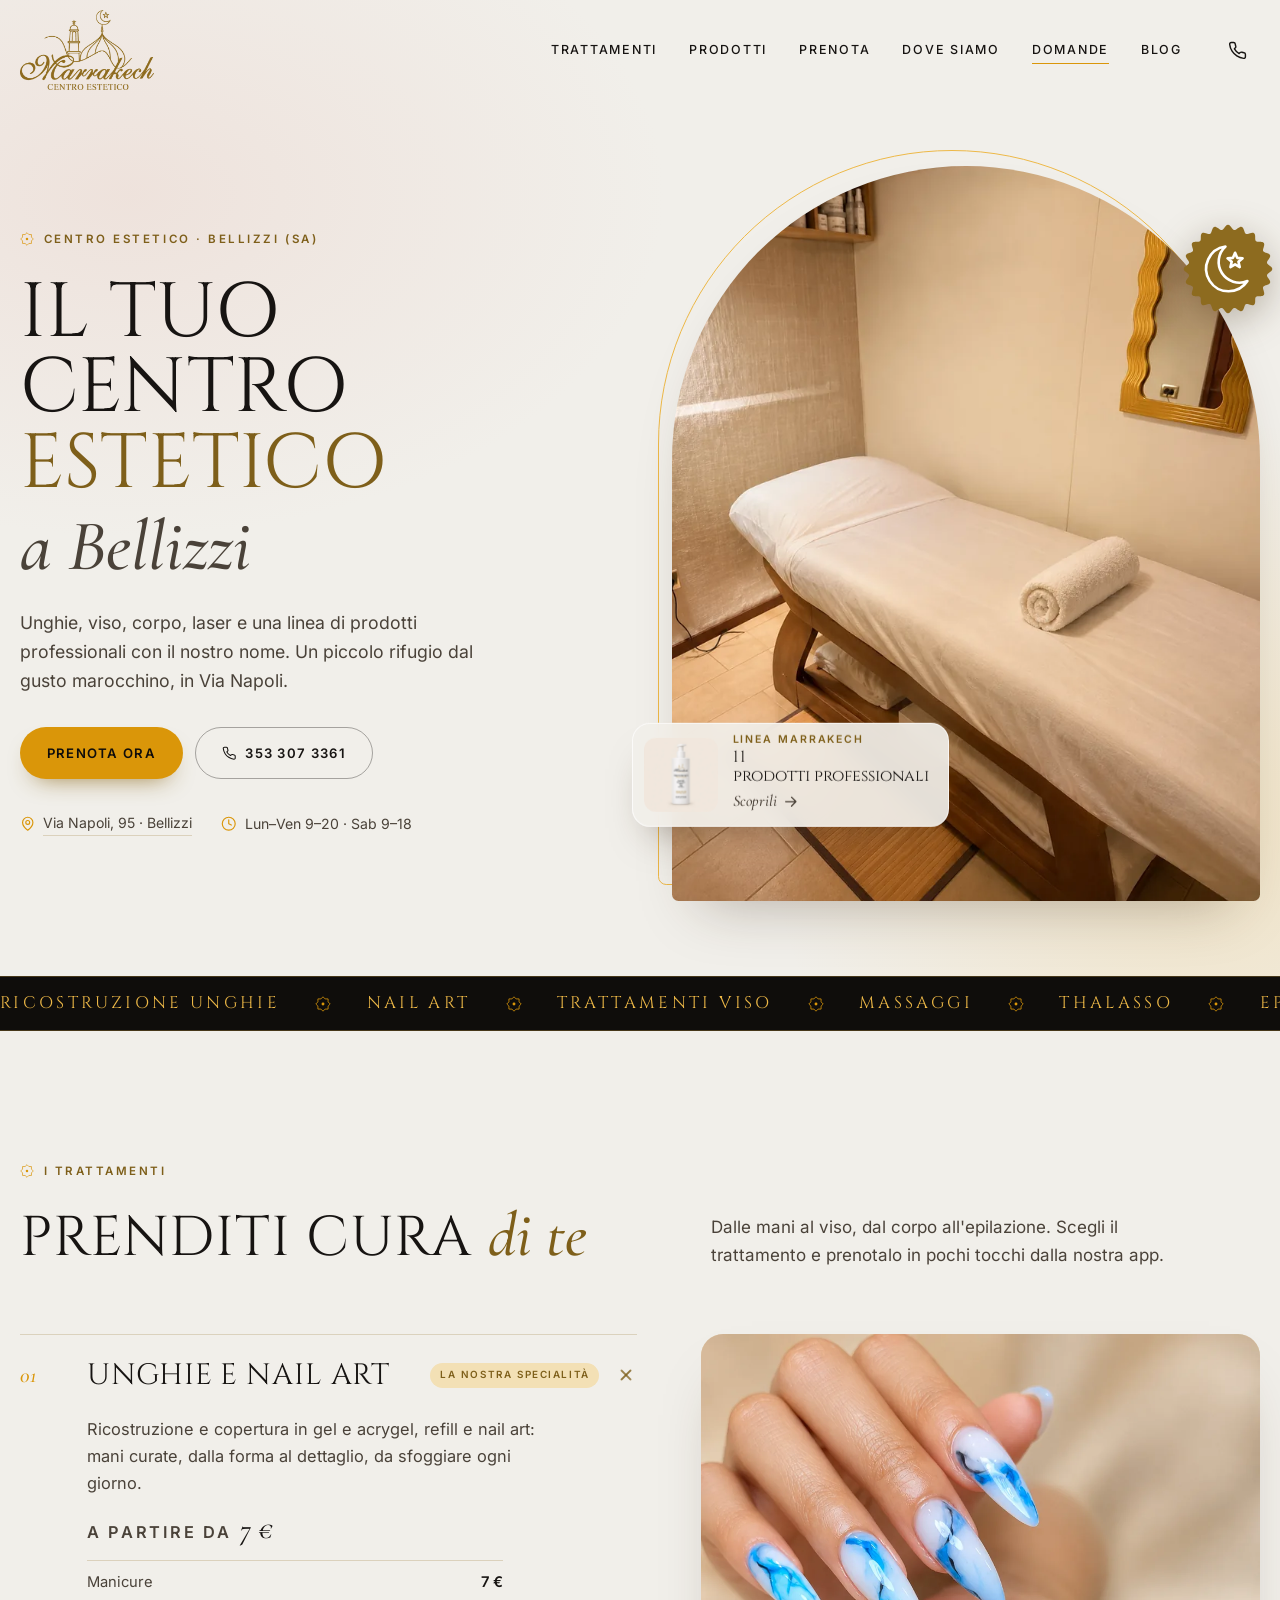
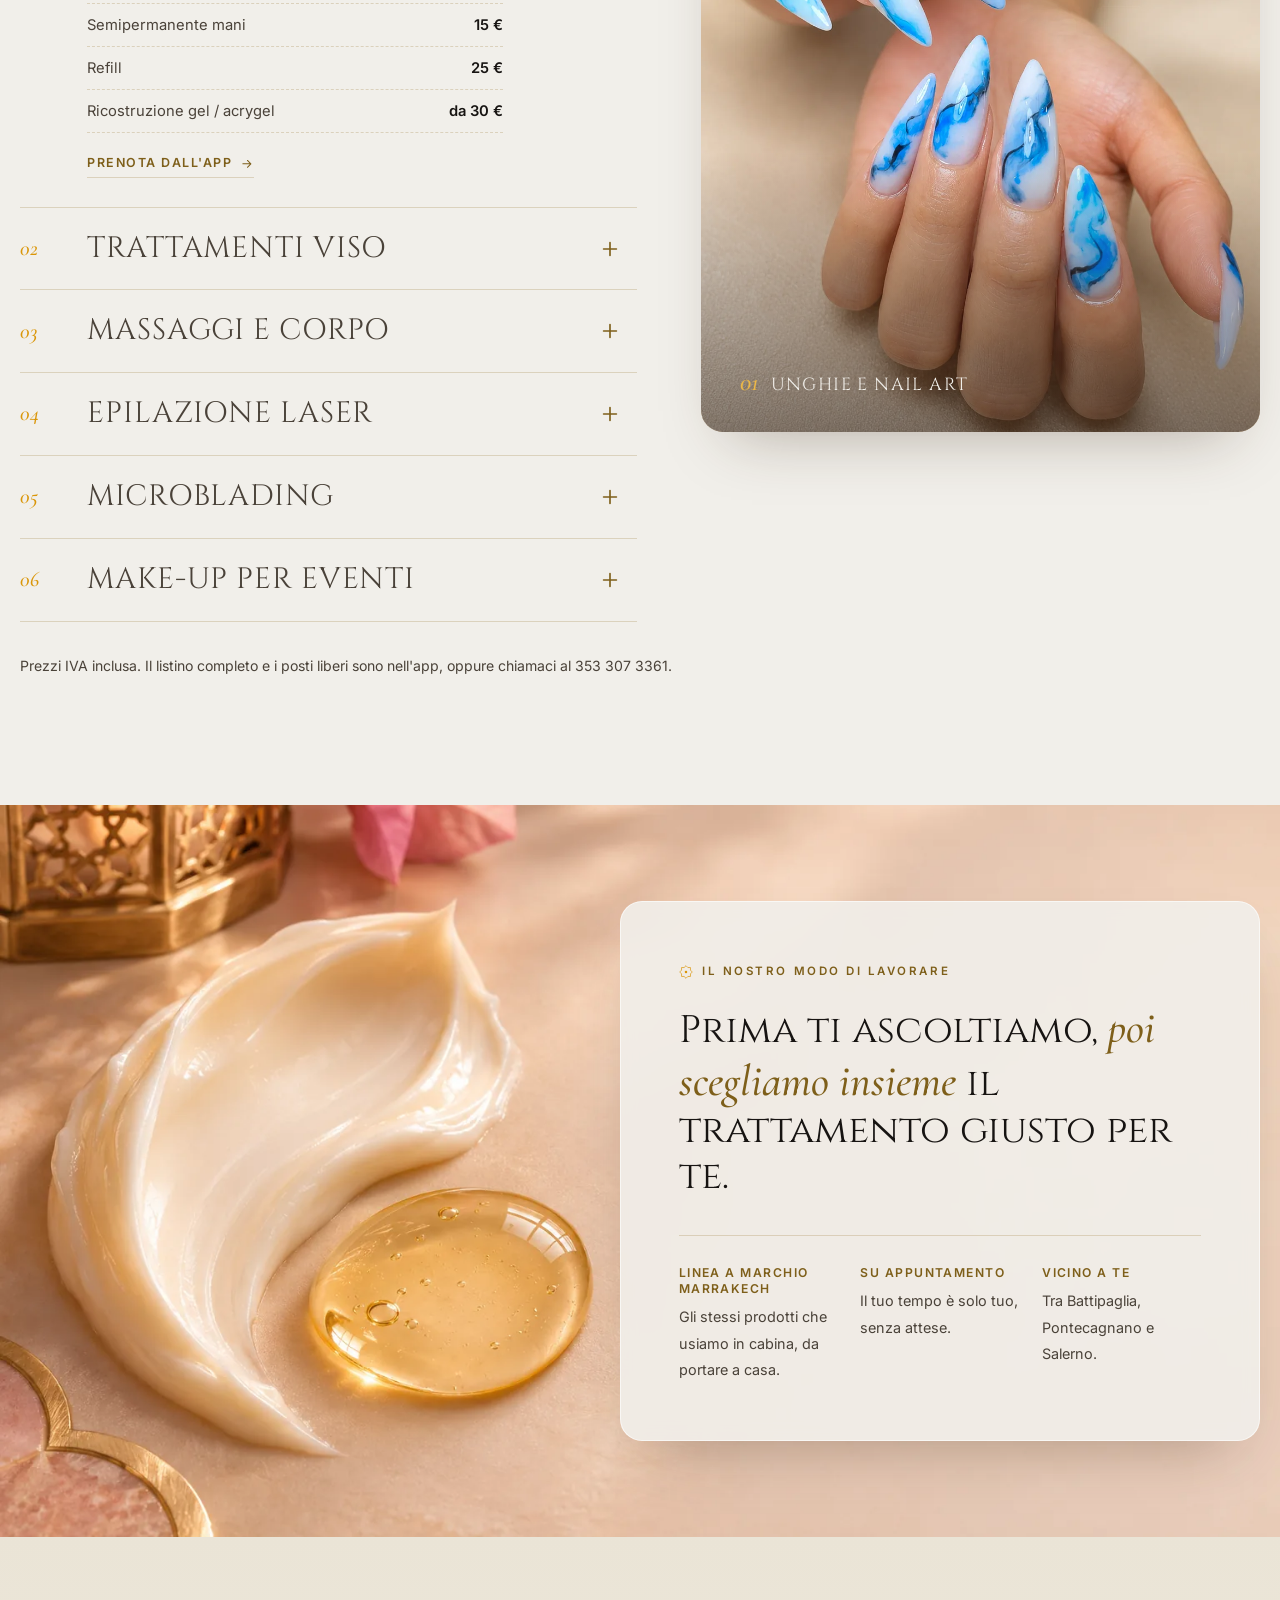
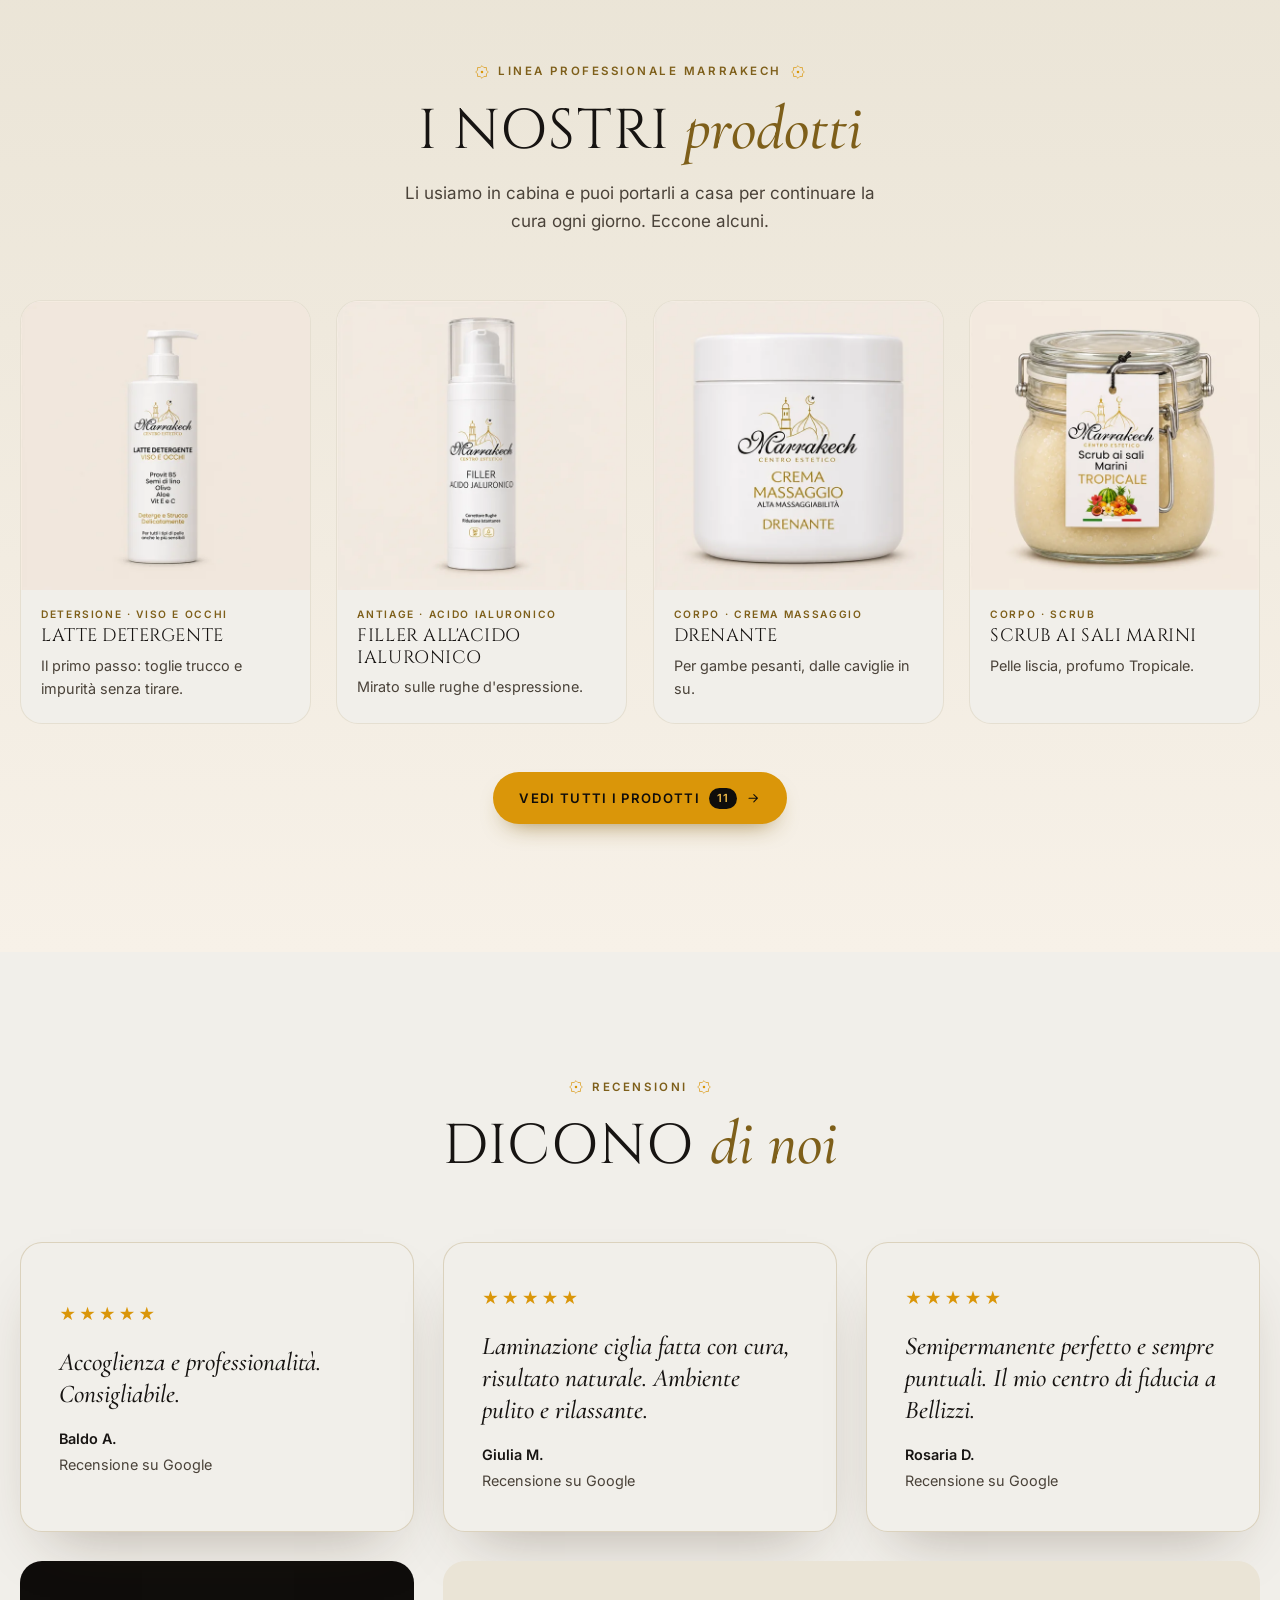
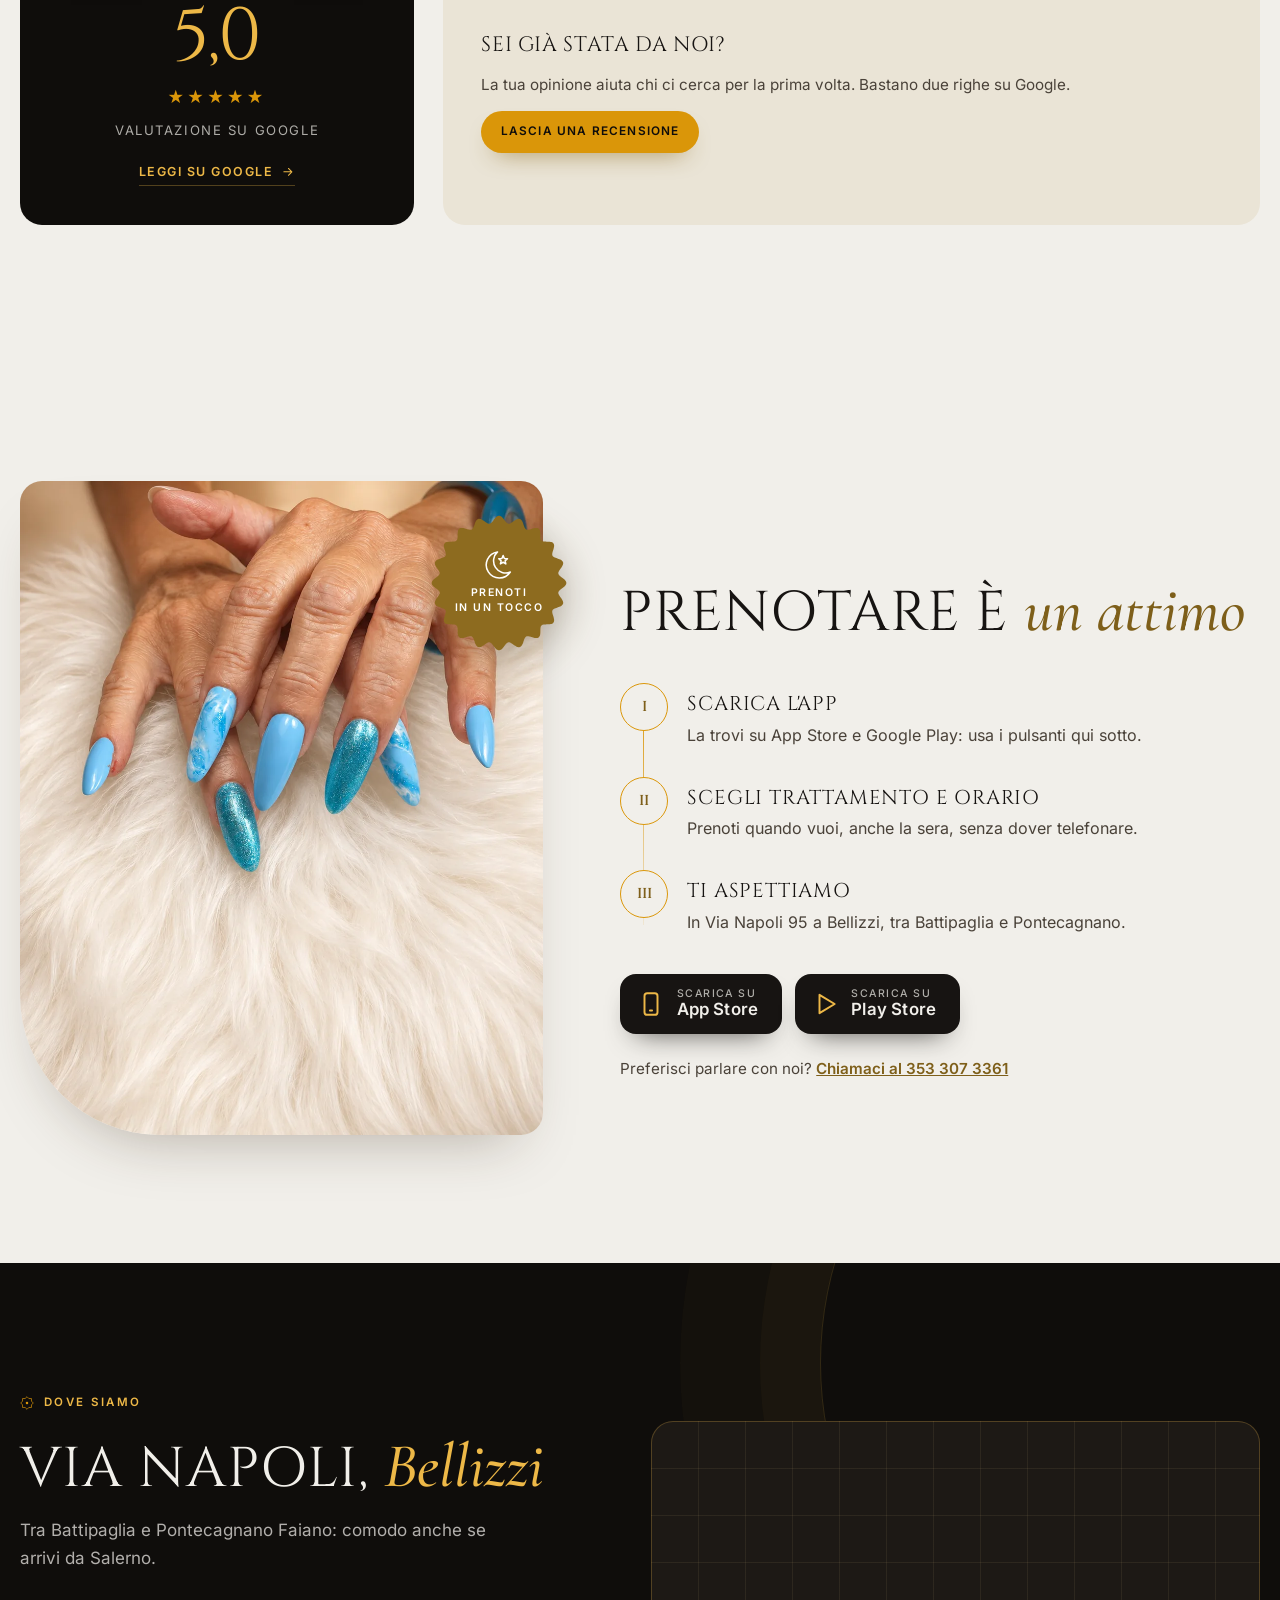
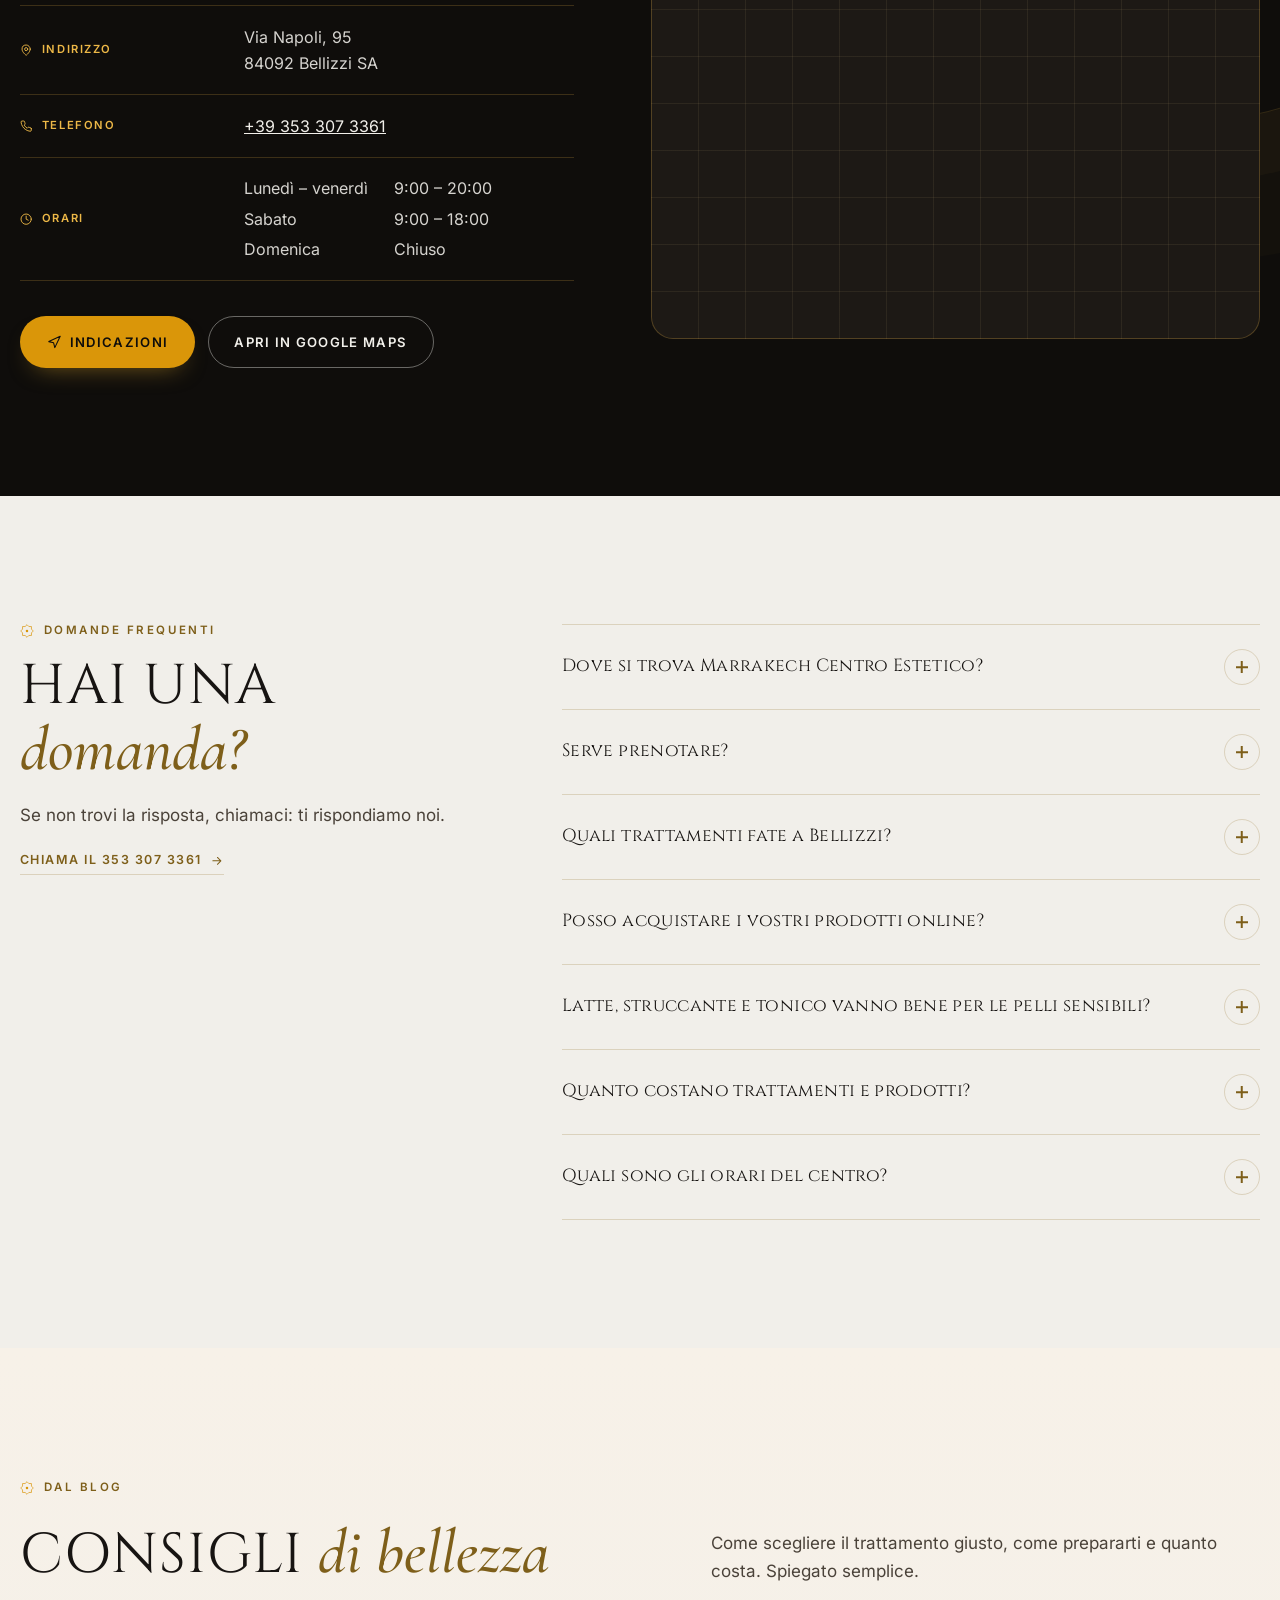
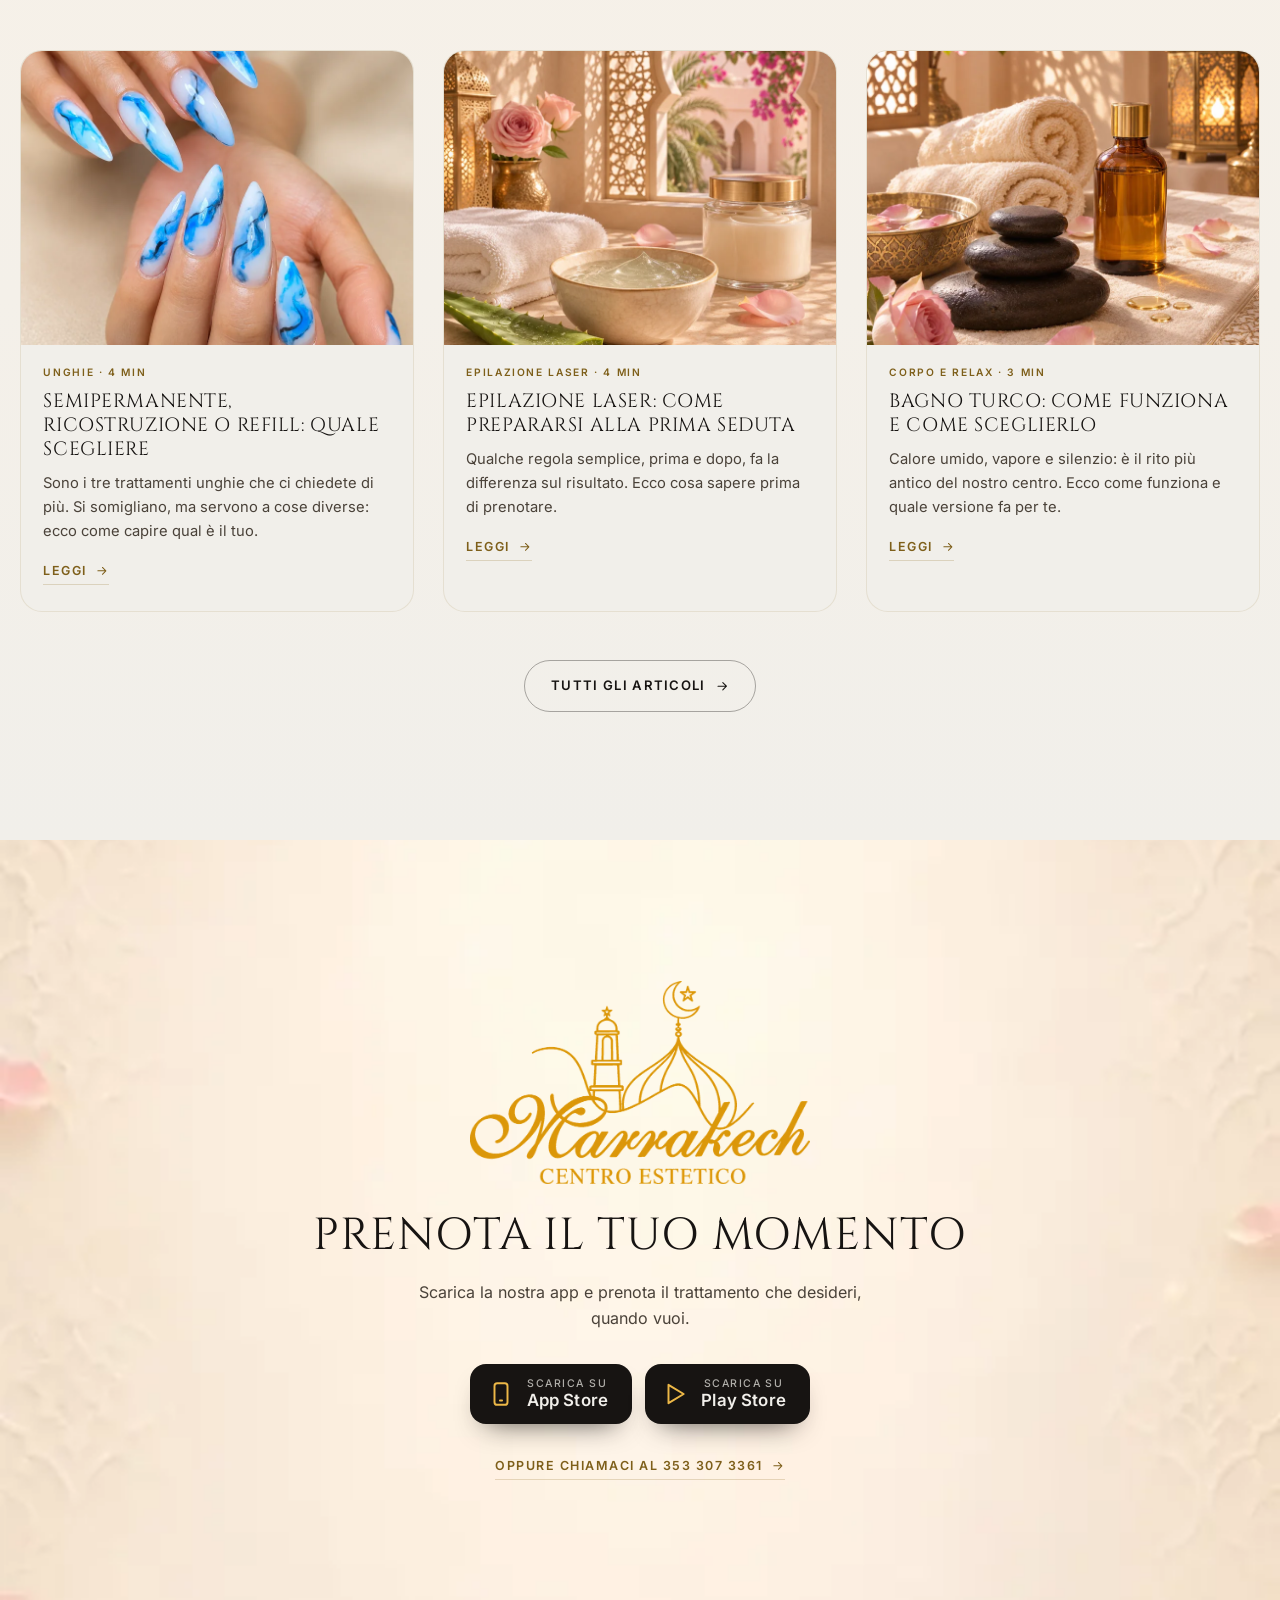
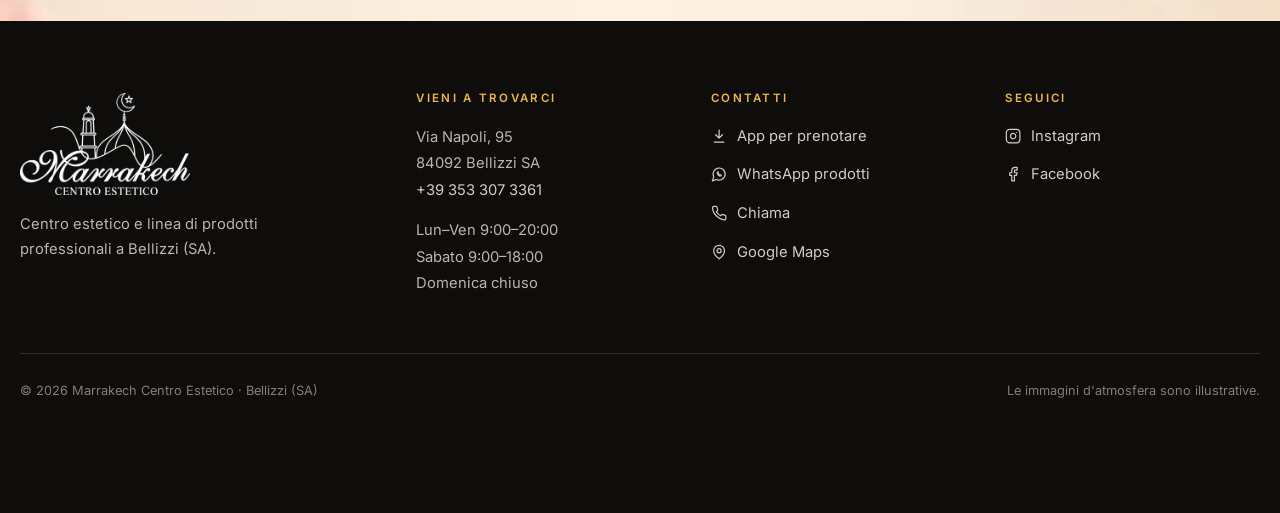
==== commit 5630d793: "Vetrina aggiornata da marrakech@3144204" ====
--- a/index.html
+++ b/index.html
@@ -41,7 +41,7 @@
 <link rel="preload" as="image" href="img/foto-cabina-1120.webp" imagesrcset="img/foto-cabina-800.webp 800w, img/foto-cabina-1120.webp 1120w" imagesizes="(max-width: 900px) 100vw, 50vw">
 
 <script>document.documentElement.className += ' js';</script>
-<link rel="stylesheet" href="css/style.css?v=8">
+<link rel="stylesheet" href="css/style.css?v=9">
 
 <script type="application/ld+json">
 {
--- a/css/style.css
+++ b/css/style.css
@@ -30,7 +30,7 @@
 }
 
 *, *::before, *::after { box-sizing: border-box; }
-html { -webkit-text-size-adjust: 100%; scroll-behavior: smooth; scroll-padding-top: calc(var(--header-h) + 12px); }
+html { overflow-x: hidden; -webkit-text-size-adjust: 100%; scroll-behavior: smooth; scroll-padding-top: calc(var(--header-h) + 12px); }
 body { margin: 0; background: var(--ivory); color: var(--ink); font: 400 1rem/1.65 var(--sans); -webkit-font-smoothing: antialiased; overflow-x: clip; }
 img { display: block; max-width: 100%; height: auto; }
 a { color: inherit; }
@@ -322,7 +322,7 @@
 .book-alt a { color: var(--gold-ink); font-weight: 600; }
 .finale-call { margin-top: .6rem; }
 .shop-more { display: flex; justify-content: center; margin-top: 3rem; }
-.shop-more .count { font-size: .7rem; padding: .3rem .5rem; border-radius: 99px; background: rgba(255,255,255,.14); color: var(--gold-2); }
+.shop-more .count { font-size: .7rem; padding: .3rem .5rem; border-radius: 99px; background: var(--espresso); color: var(--gold-2); }
 
 /* ---------- pagina prodotti ---------- */
 .page-hero { position: relative; padding: calc(var(--header-h) + clamp(3rem, 7vw, 5.5rem)) 0 clamp(3rem, 6vw, 4.5rem); overflow: hidden; }
@@ -451,7 +451,7 @@
   .bgrid { grid-template-columns: 1fr 1fr; }
   .book-grid, .loc-grid, .faq-grid { grid-template-columns: 1fr; }
   .book-visual { max-width: 460px; }
-  .book-badge { right: -.6rem; }
+  .book-badge { right: 1rem; }
   .faq-head { position: static; }
   .pd-in { grid-template-columns: 1fr; overflow-y: auto; }
   .pd-img img { max-height: 42vh; }
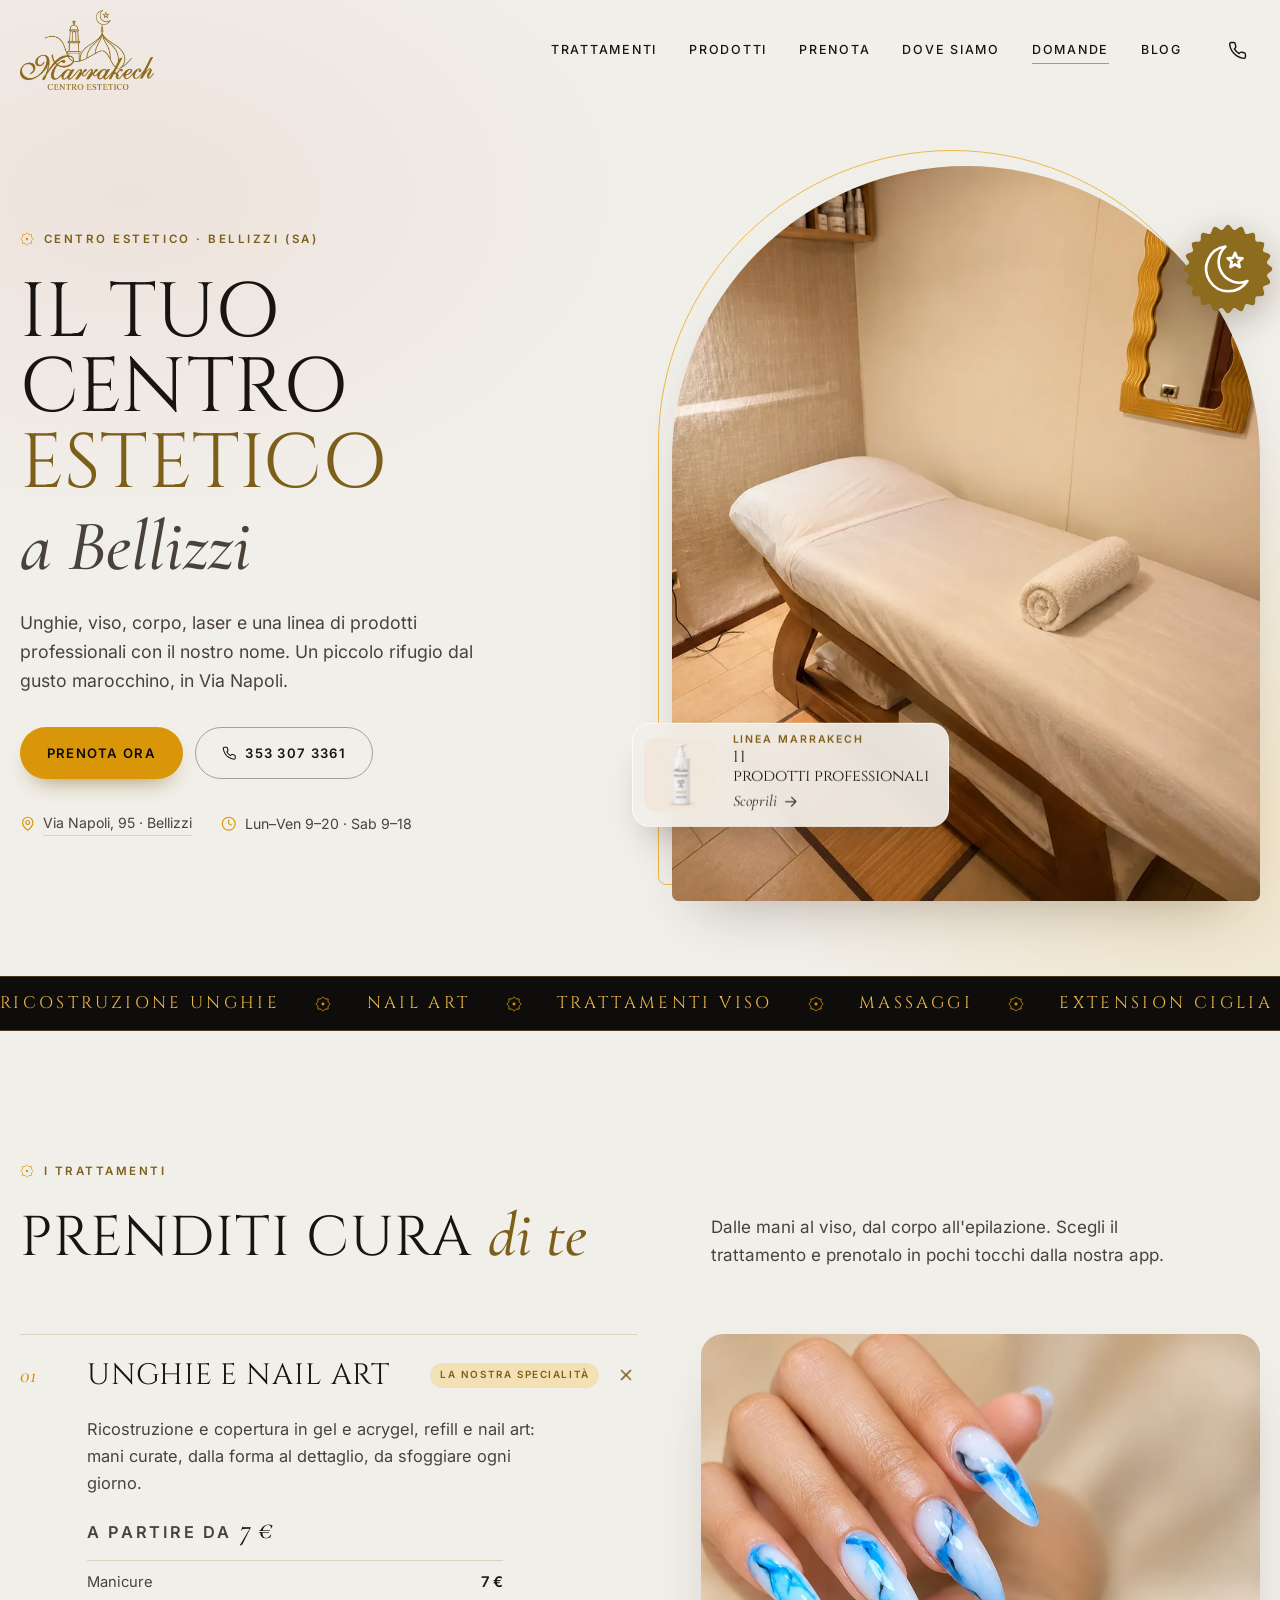
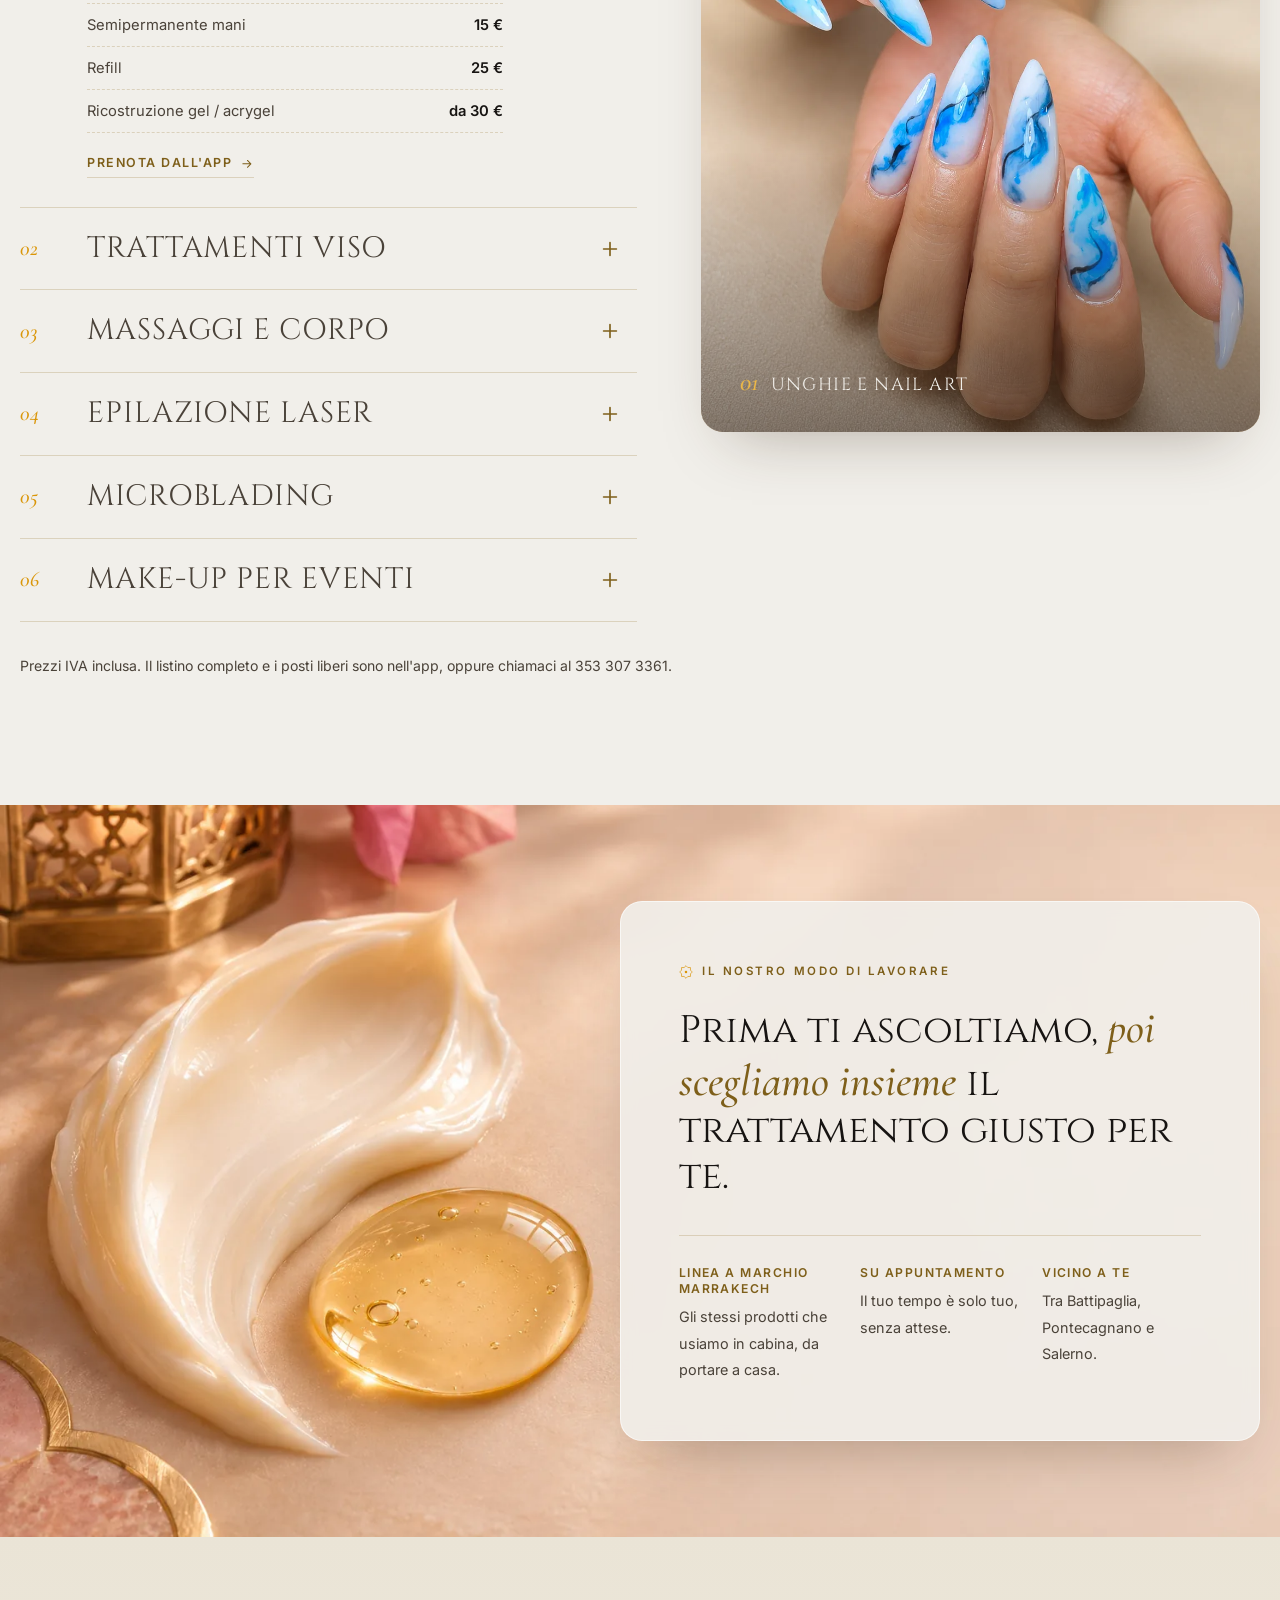
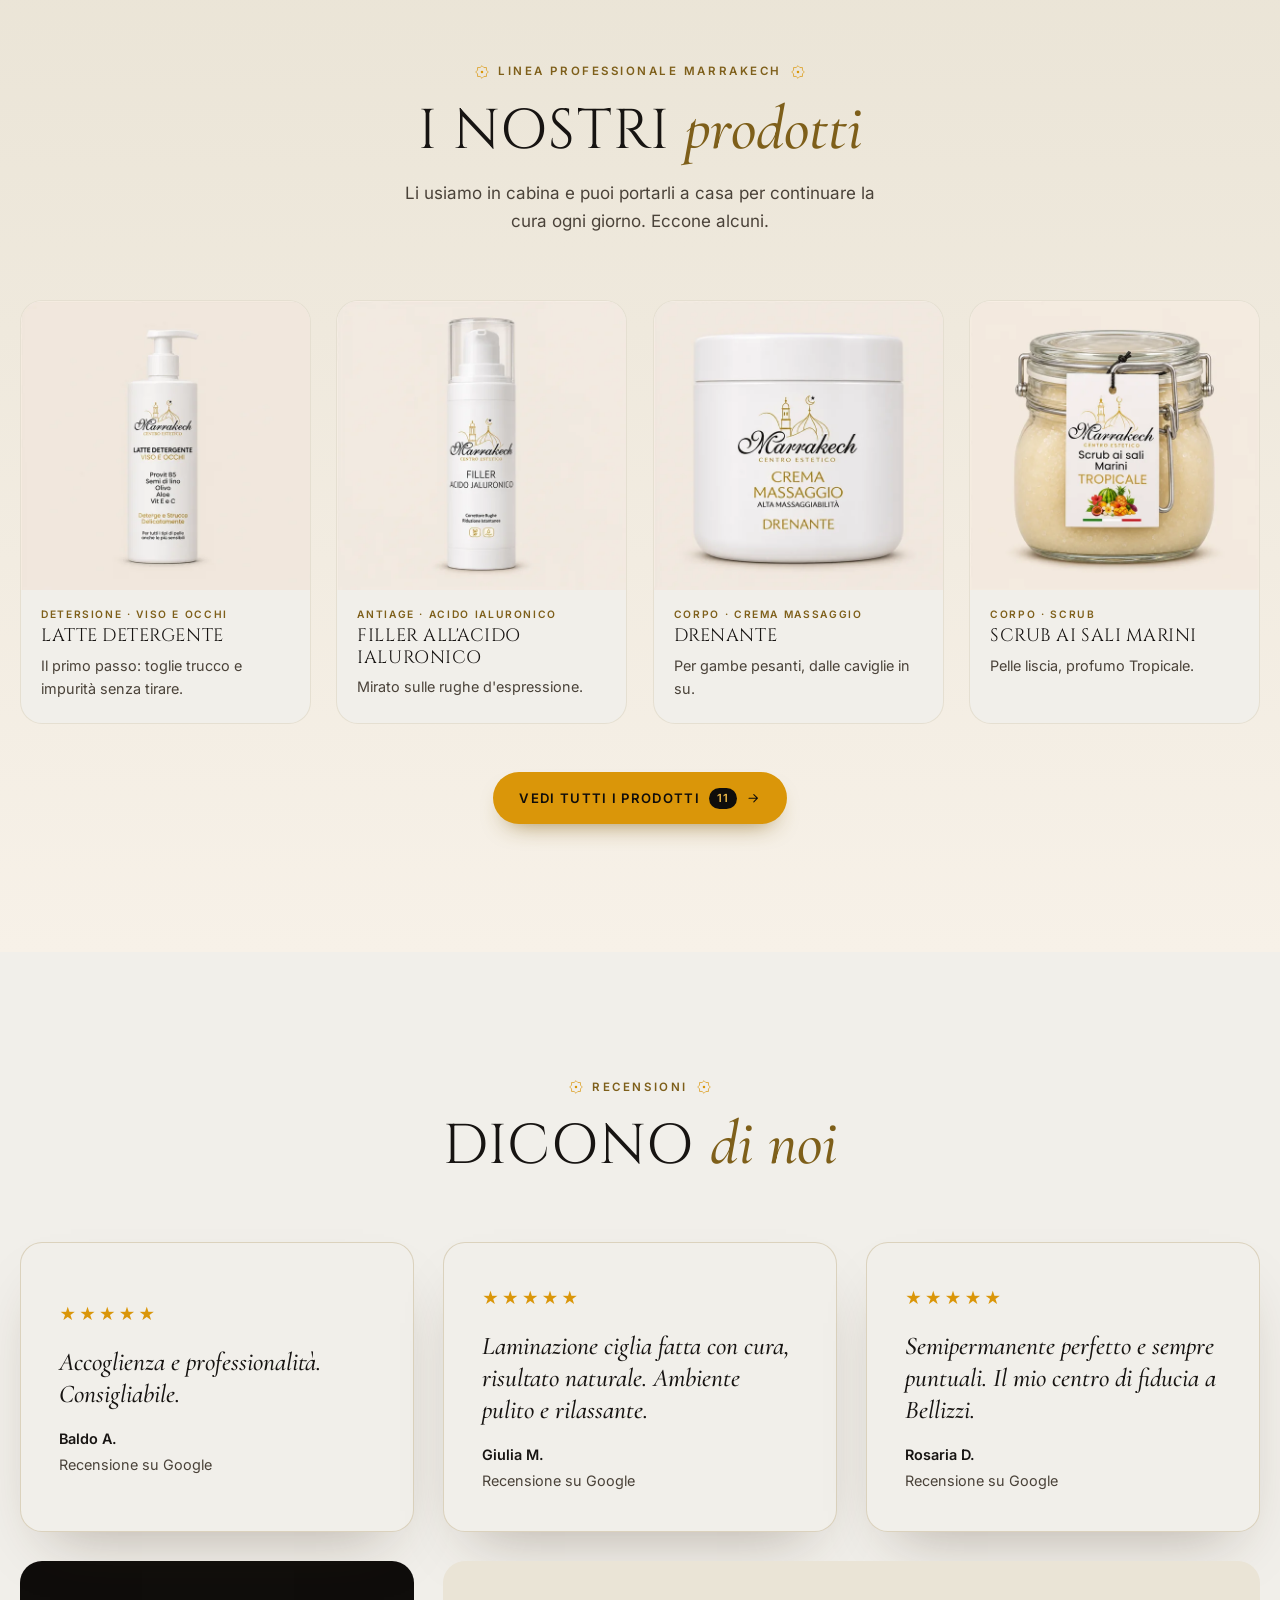
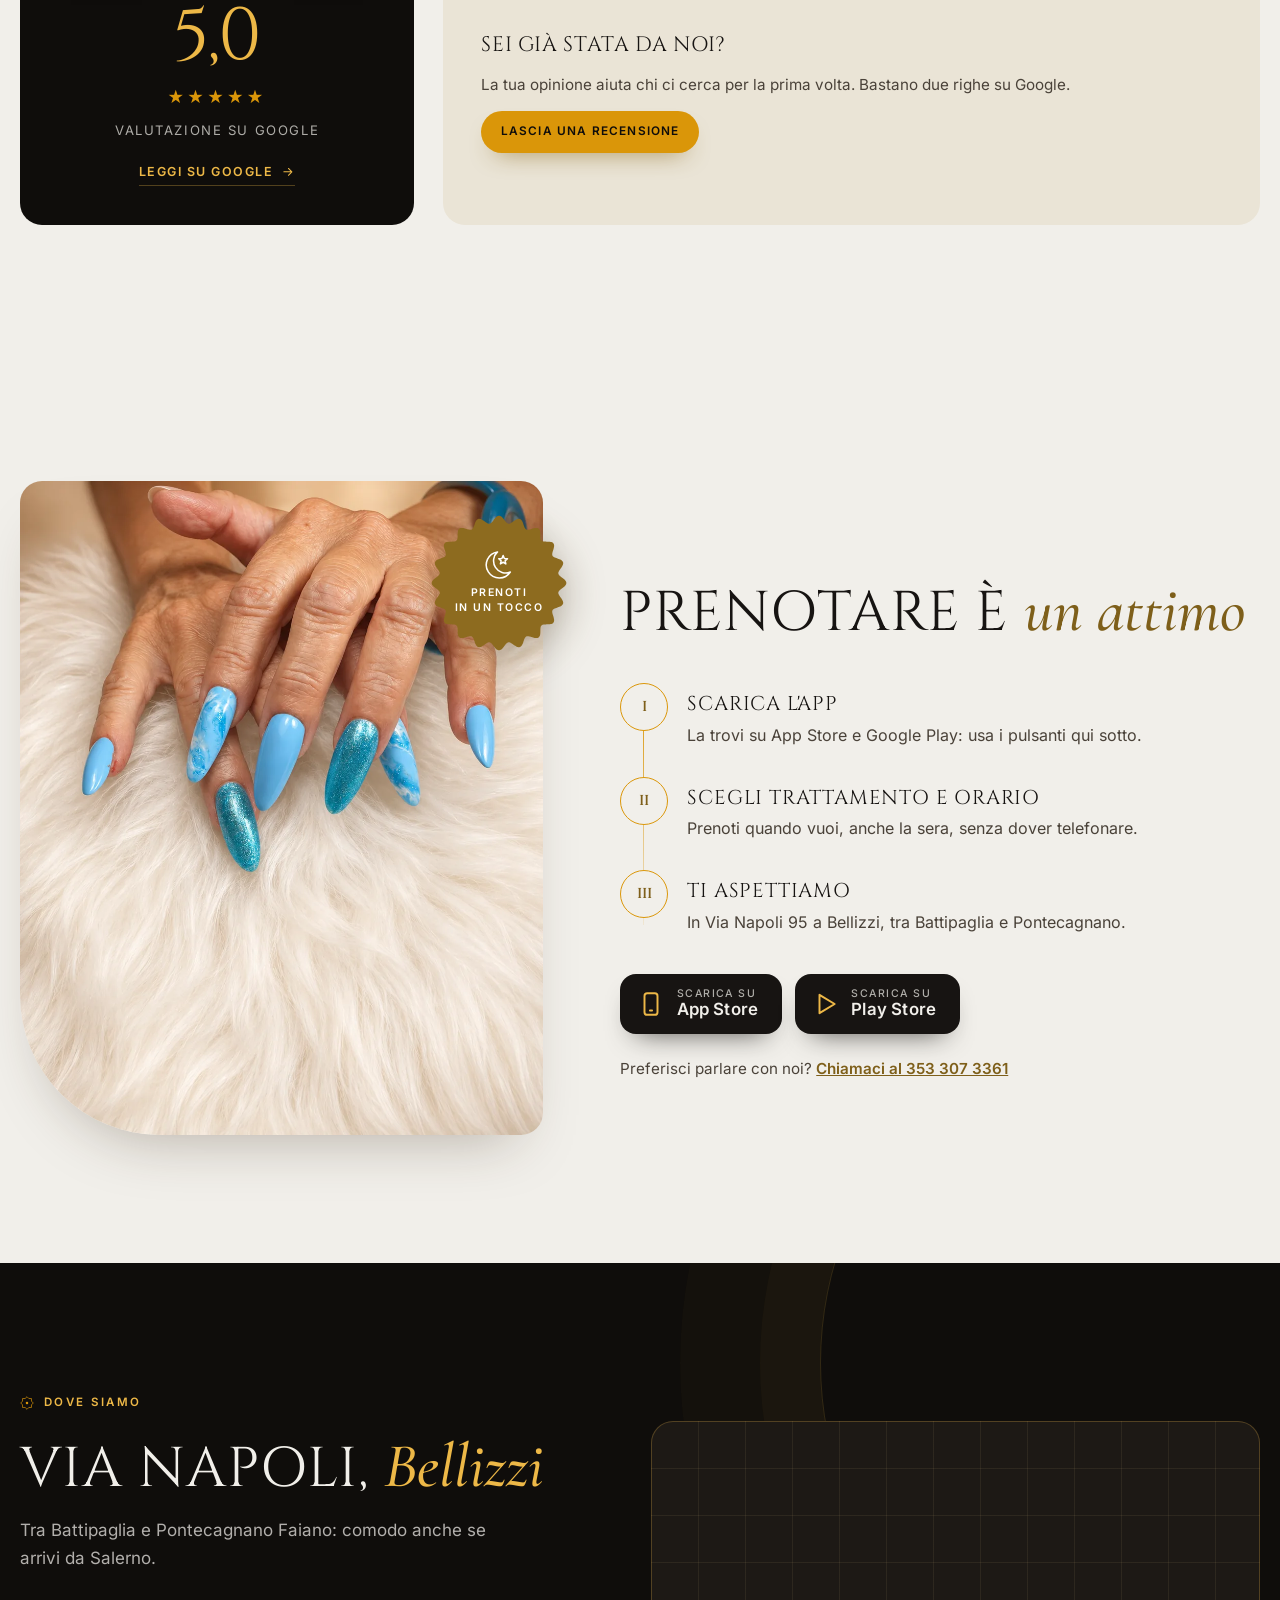
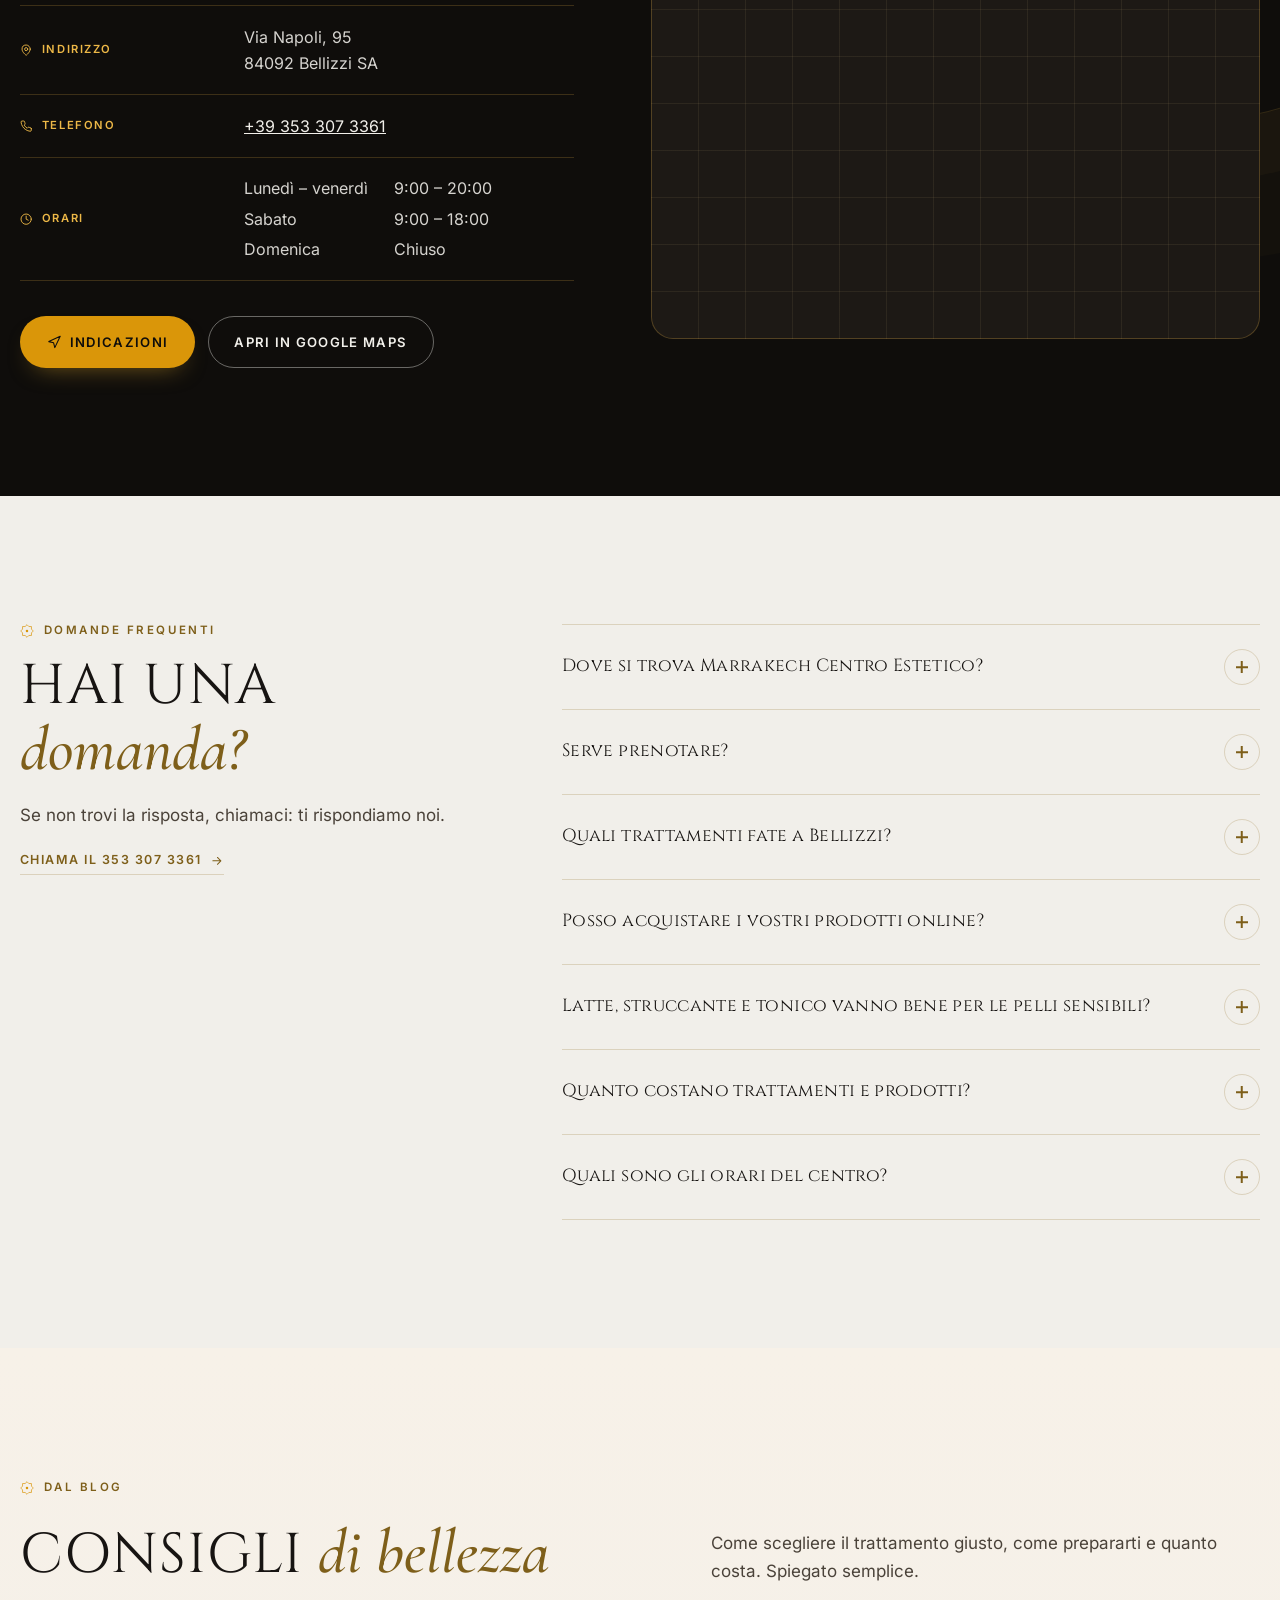
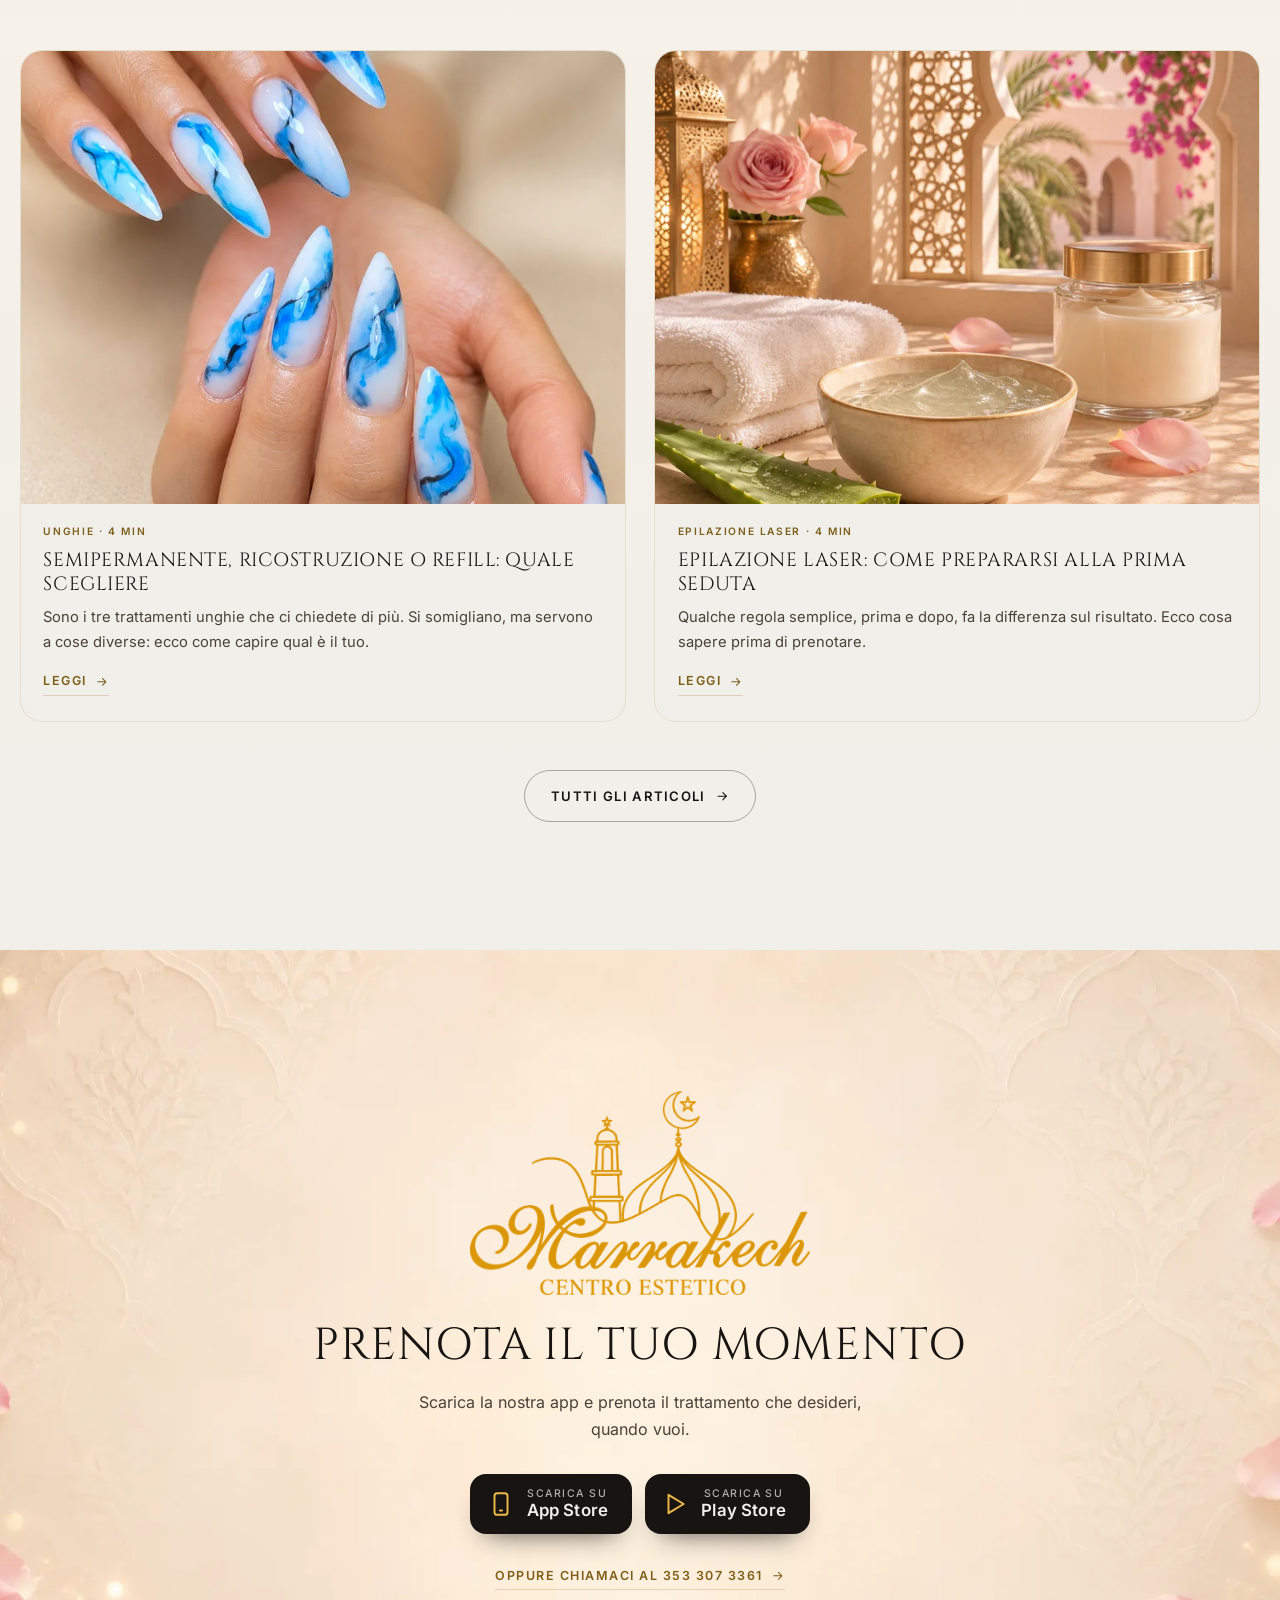
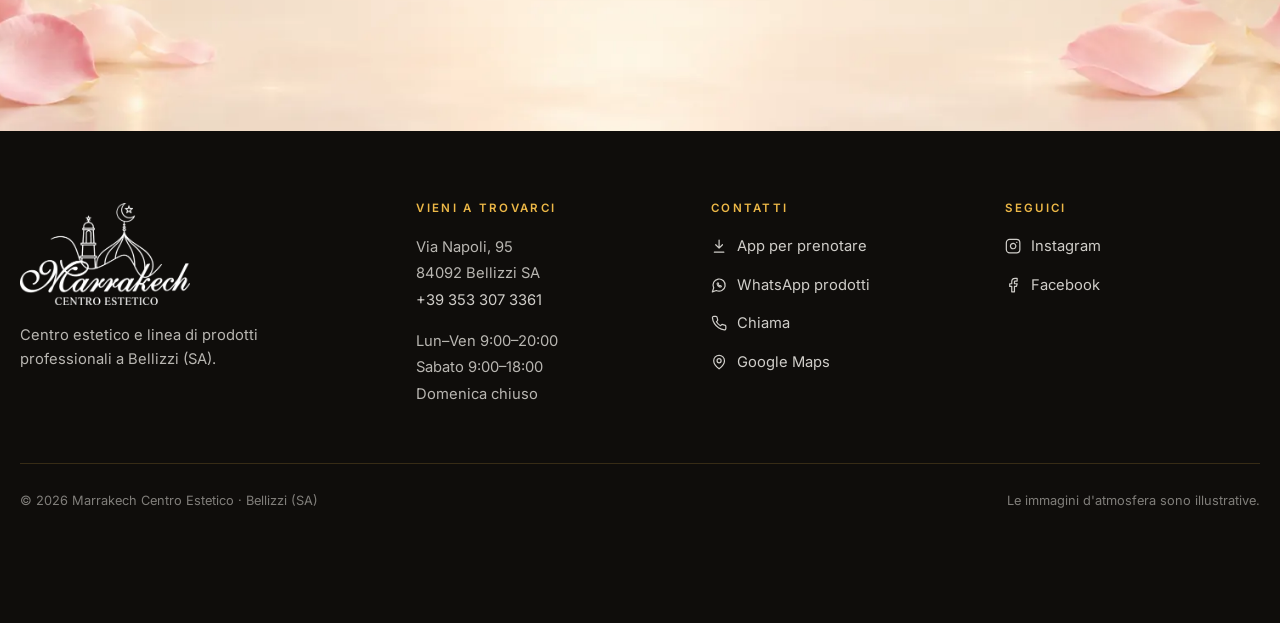
==== commit cf0785fa: "Vetrina aggiornata da marrakech@3144204" ====
--- a/index.html
+++ b/index.html
@@ -72,7 +72,7 @@
         { "@type": "OpeningHoursSpecification", "dayOfWeek": "Saturday", "opens": "09:00", "closes": "18:00" }
       ],
       "sameAs": [
-        "https://www.instagram.com/_marrakech_estetico/",
+        "https://www.instagram.com/marrakech_centro.estetico_/",
         "https://www.facebook.com/people/Marrakech/100091497715683/",
         "https://maps.google.com/?cid=3535496541681993419"
       ],
@@ -201,8 +201,8 @@
   <!-- NASTRO -->
   <div class="ribbon" aria-hidden="true">
     <div class="ribbon-track">
-      <span>Ricostruzione unghie</span><svg><use href="#o-star"/></svg><span>Nail art</span><svg><use href="#o-star"/></svg><span>Trattamenti viso</span><svg><use href="#o-star"/></svg><span>Massaggi</span><svg><use href="#o-star"/></svg><span>Thalasso</span><svg><use href="#o-star"/></svg><span>Epilazione laser</span><svg><use href="#o-star"/></svg><span>Microblading</span><svg><use href="#o-star"/></svg><span>Make-up</span><svg><use href="#o-star"/></svg>
-      <span>Ricostruzione unghie</span><svg><use href="#o-star"/></svg><span>Nail art</span><svg><use href="#o-star"/></svg><span>Trattamenti viso</span><svg><use href="#o-star"/></svg><span>Massaggi</span><svg><use href="#o-star"/></svg><span>Thalasso</span><svg><use href="#o-star"/></svg><span>Epilazione laser</span><svg><use href="#o-star"/></svg><span>Microblading</span><svg><use href="#o-star"/></svg><span>Make-up</span><svg><use href="#o-star"/></svg>
+      <span>Ricostruzione unghie</span><svg><use href="#o-star"/></svg><span>Nail art</span><svg><use href="#o-star"/></svg><span>Trattamenti viso</span><svg><use href="#o-star"/></svg><span>Massaggi</span><svg><use href="#o-star"/></svg><span>Extension ciglia</span><svg><use href="#o-star"/></svg><span>Epilazione laser</span><svg><use href="#o-star"/></svg><span>Microblading</span><svg><use href="#o-star"/></svg><span>Make-up</span><svg><use href="#o-star"/></svg>
+      <span>Ricostruzione unghie</span><svg><use href="#o-star"/></svg><span>Nail art</span><svg><use href="#o-star"/></svg><span>Trattamenti viso</span><svg><use href="#o-star"/></svg><span>Massaggi</span><svg><use href="#o-star"/></svg><span>Extension ciglia</span><svg><use href="#o-star"/></svg><span>Epilazione laser</span><svg><use href="#o-star"/></svg><span>Microblading</span><svg><use href="#o-star"/></svg><span>Make-up</span><svg><use href="#o-star"/></svg>
     </div>
   </div>
 
@@ -243,9 +243,9 @@
             <button class="ex-btn" type="button" aria-expanded="false" aria-controls="ex-p2" id="ex-b2"><span class="ex-n">03</span><span class="ex-name">Massaggi e corpo</span><svg class="ico ex-ico" aria-hidden="true"><use href="#i-plus"/></svg></button>
             <div class="ex-panel" id="ex-p2" role="region" aria-labelledby="ex-b2">
               <img class="ex-mimg" src="img/foto-pressoterapia-800.webp" width="800" height="1000" alt="" loading="lazy" decoding="async">
-              <p>Massaggi e trattamenti corpo, tra cui il Thalasso, con le nostre creme ad alta massaggiabilità. Un momento tutto tuo.</p>
-              <p class="ex-from">A partire da <strong>20 €</strong></p>
-              <ul class="ex-prices"><li><span>Massaggio drenante o anticellulite</span><span>20 €</span></li><li><span>Massaggio relax o decontratturante</span><span>30 €</span></li><li><span>Bagno turco</span><span>da 25 €</span></li><li><span>Bagno turco con massaggio</span><span>50 €</span></li></ul>
+              <p>Massaggi e trattamenti corpo, dall'hot stone alla pressoterapia, con le nostre creme ad alta massaggiabilità. Un momento tutto tuo.</p>
+              <p class="ex-from">A partire da <strong>15 €</strong></p>
+              <ul class="ex-prices"><li><span>Massaggio drenante o anticellulite</span><span>20 €</span></li><li><span>Massaggio relax o decontratturante</span><span>30 €</span></li><li><span>Pressoterapia</span><span>15 €</span></li><li><span>Hot stone (pietre calde)</span><span>30 €</span></li></ul>
               <a class="link-arrow" href="#prenota">Prenota dall'app<svg class="ico" aria-hidden="true"><use href="#i-arrow"/></svg></a>
             </div>
           </li>
@@ -544,7 +544,7 @@
         </div>
         <p class="sec-lead">Come scegliere il trattamento giusto, come prepararti e quanto costa. Spiegato semplice.</p>
       </header>
-      <ul class="bgrid">
+      <ul class="bgrid two">
         <li class="bcard reveal">
           <a href="blog-semipermanente-ricostruzione-refill.html">
             <figure class="bimg"><img src="img/foto-unghie-marmo-800.webp" width="800" height="1000" loading="lazy" decoding="async" alt=""></figure>
@@ -563,17 +563,6 @@
               <p class="pcat">Epilazione laser · 4 min</p>
               <h3>Epilazione laser: come prepararsi alla prima seduta</h3>
               <p>Qualche regola semplice, prima e dopo, fa la differenza sul risultato. Ecco cosa sapere prima di prenotare.</p>
-              <span class="link-arrow">Leggi<svg class="ico" aria-hidden="true"><use href="#i-arrow"/></svg></span>
-            </div>
-          </a>
-        </li>
-        <li class="bcard reveal">
-          <a href="blog-bagno-turco.html">
-            <figure class="bimg"><img src="img/amb-massaggio-800.webp" width="800" height="1000" loading="lazy" decoding="async" alt=""></figure>
-            <div class="bbody">
-              <p class="pcat">Corpo e relax · 3 min</p>
-              <h3>Bagno turco: come funziona e come sceglierlo</h3>
-              <p>Calore umido, vapore e silenzio: è il rito più antico del nostro centro. Ecco come funziona e quale versione fa per te.</p>
               <span class="link-arrow">Leggi<svg class="ico" aria-hidden="true"><use href="#i-arrow"/></svg></span>
             </div>
           </a>
@@ -628,7 +617,7 @@
       <div>
         <h2>Seguici</h2>
         <ul class="foot-links">
-          <li><a href="https://www.instagram.com/_marrakech_estetico/" target="_blank" rel="noopener"><svg class="ico" aria-hidden="true"><use href="#i-ig"/></svg>Instagram</a></li>
+          <li><a href="https://www.instagram.com/marrakech_centro.estetico_/" target="_blank" rel="noopener"><svg class="ico" aria-hidden="true"><use href="#i-ig"/></svg>Instagram</a></li>
           <li><a href="https://www.facebook.com/people/Marrakech/100091497715683/" target="_blank" rel="noopener"><svg class="ico" aria-hidden="true"><use href="#i-fb"/></svg>Facebook</a></li>
         </ul>
       </div>
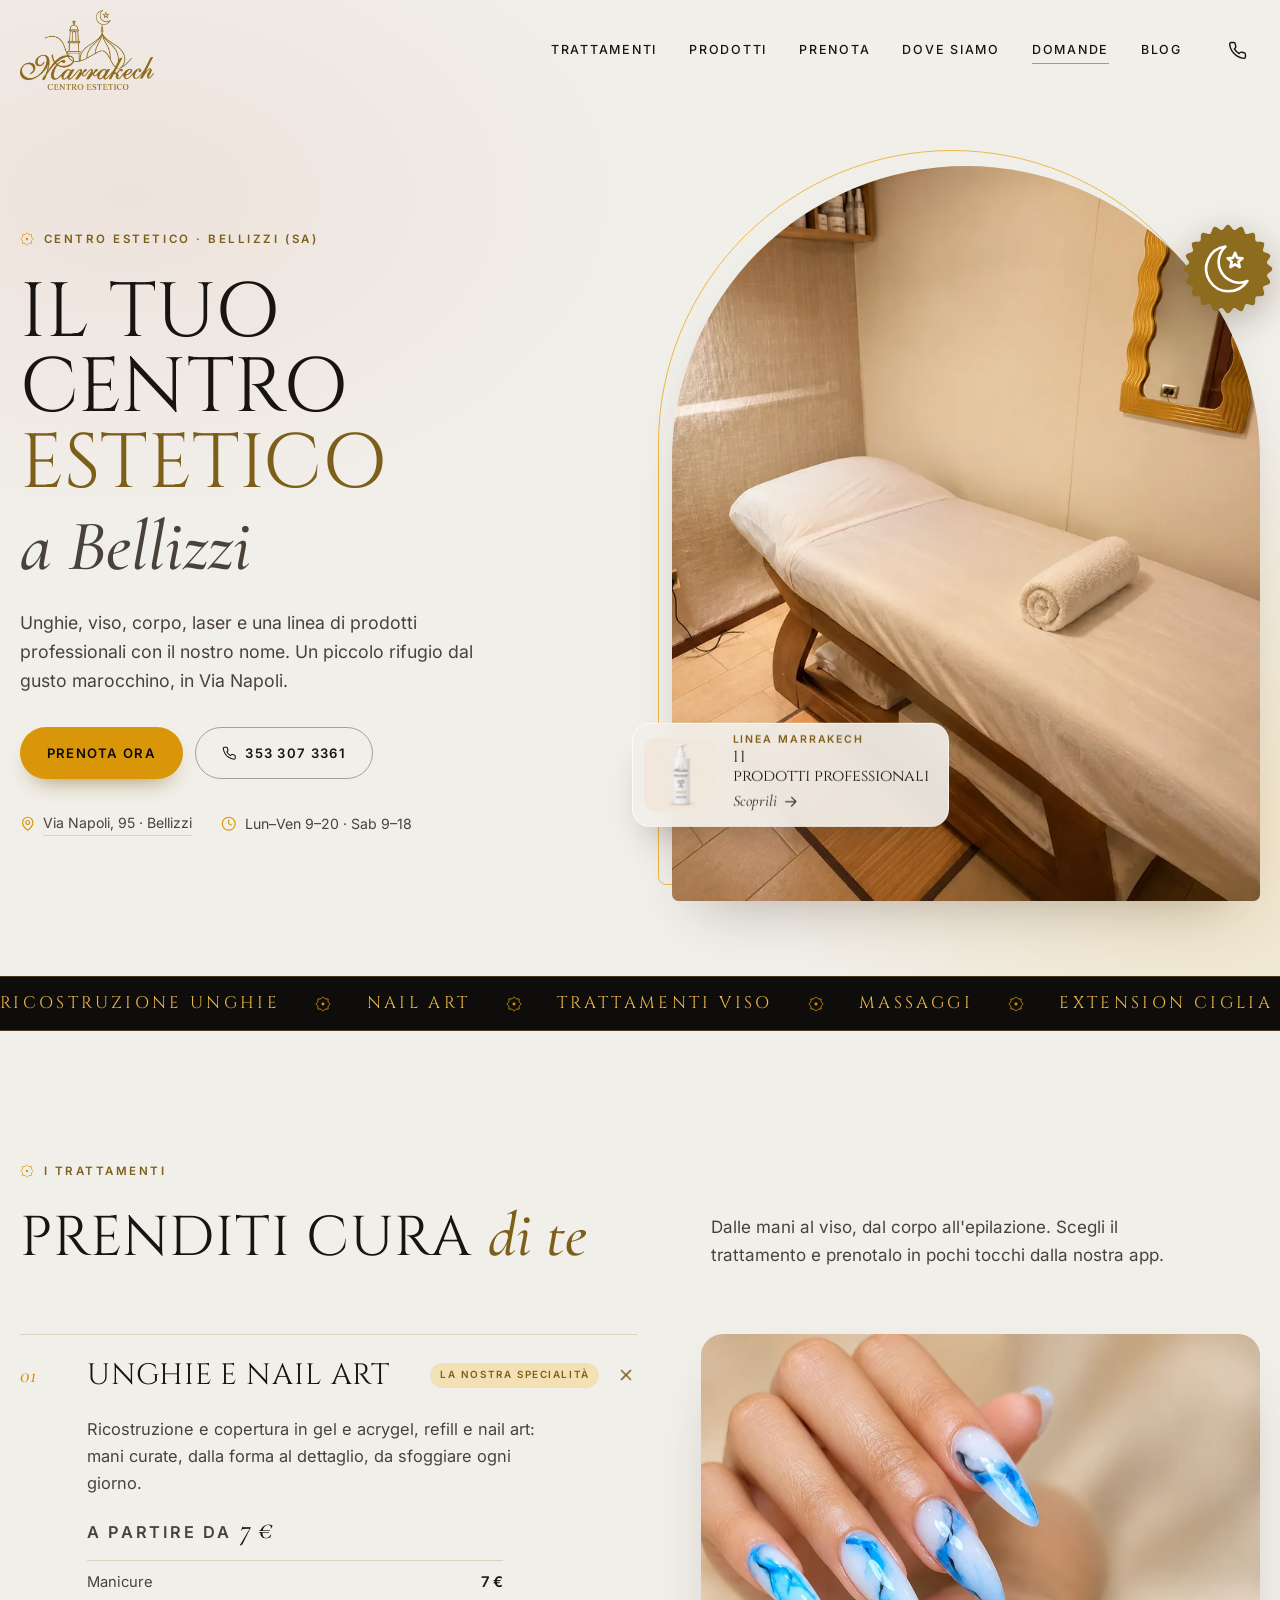
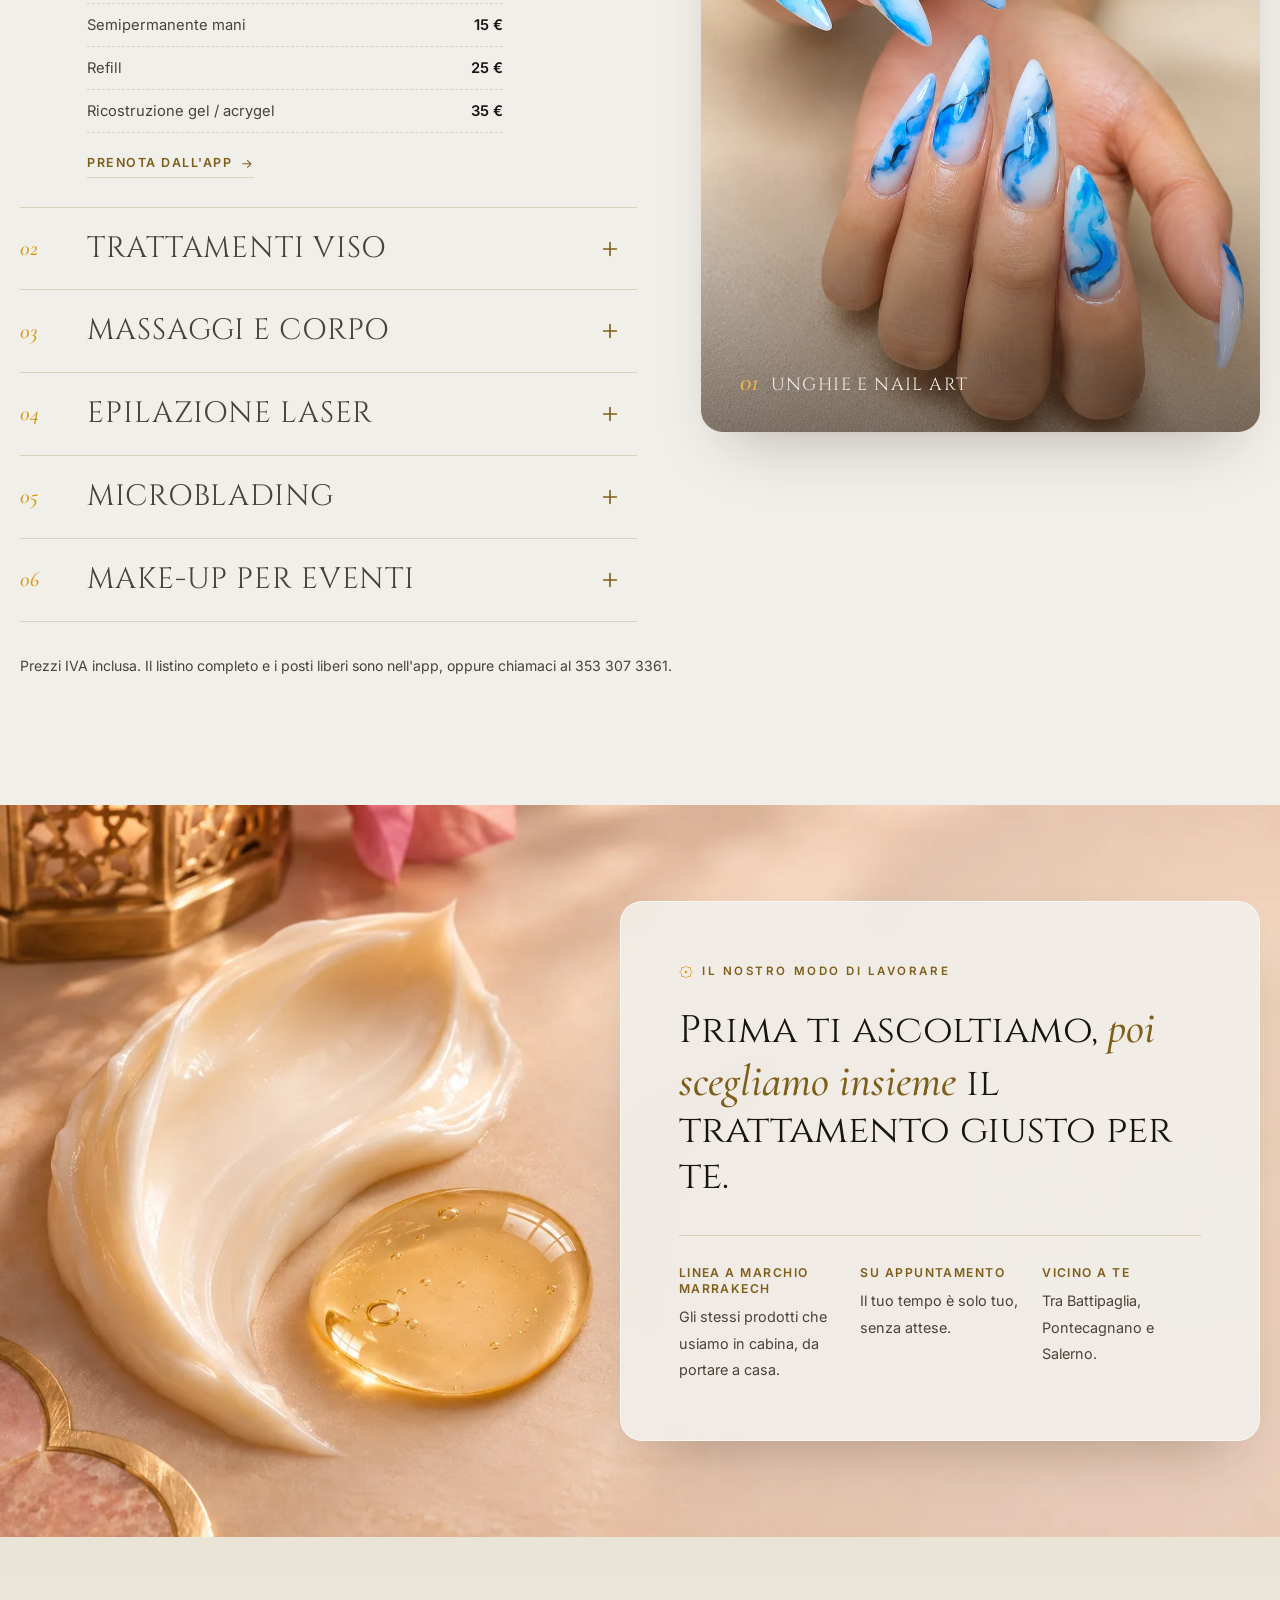
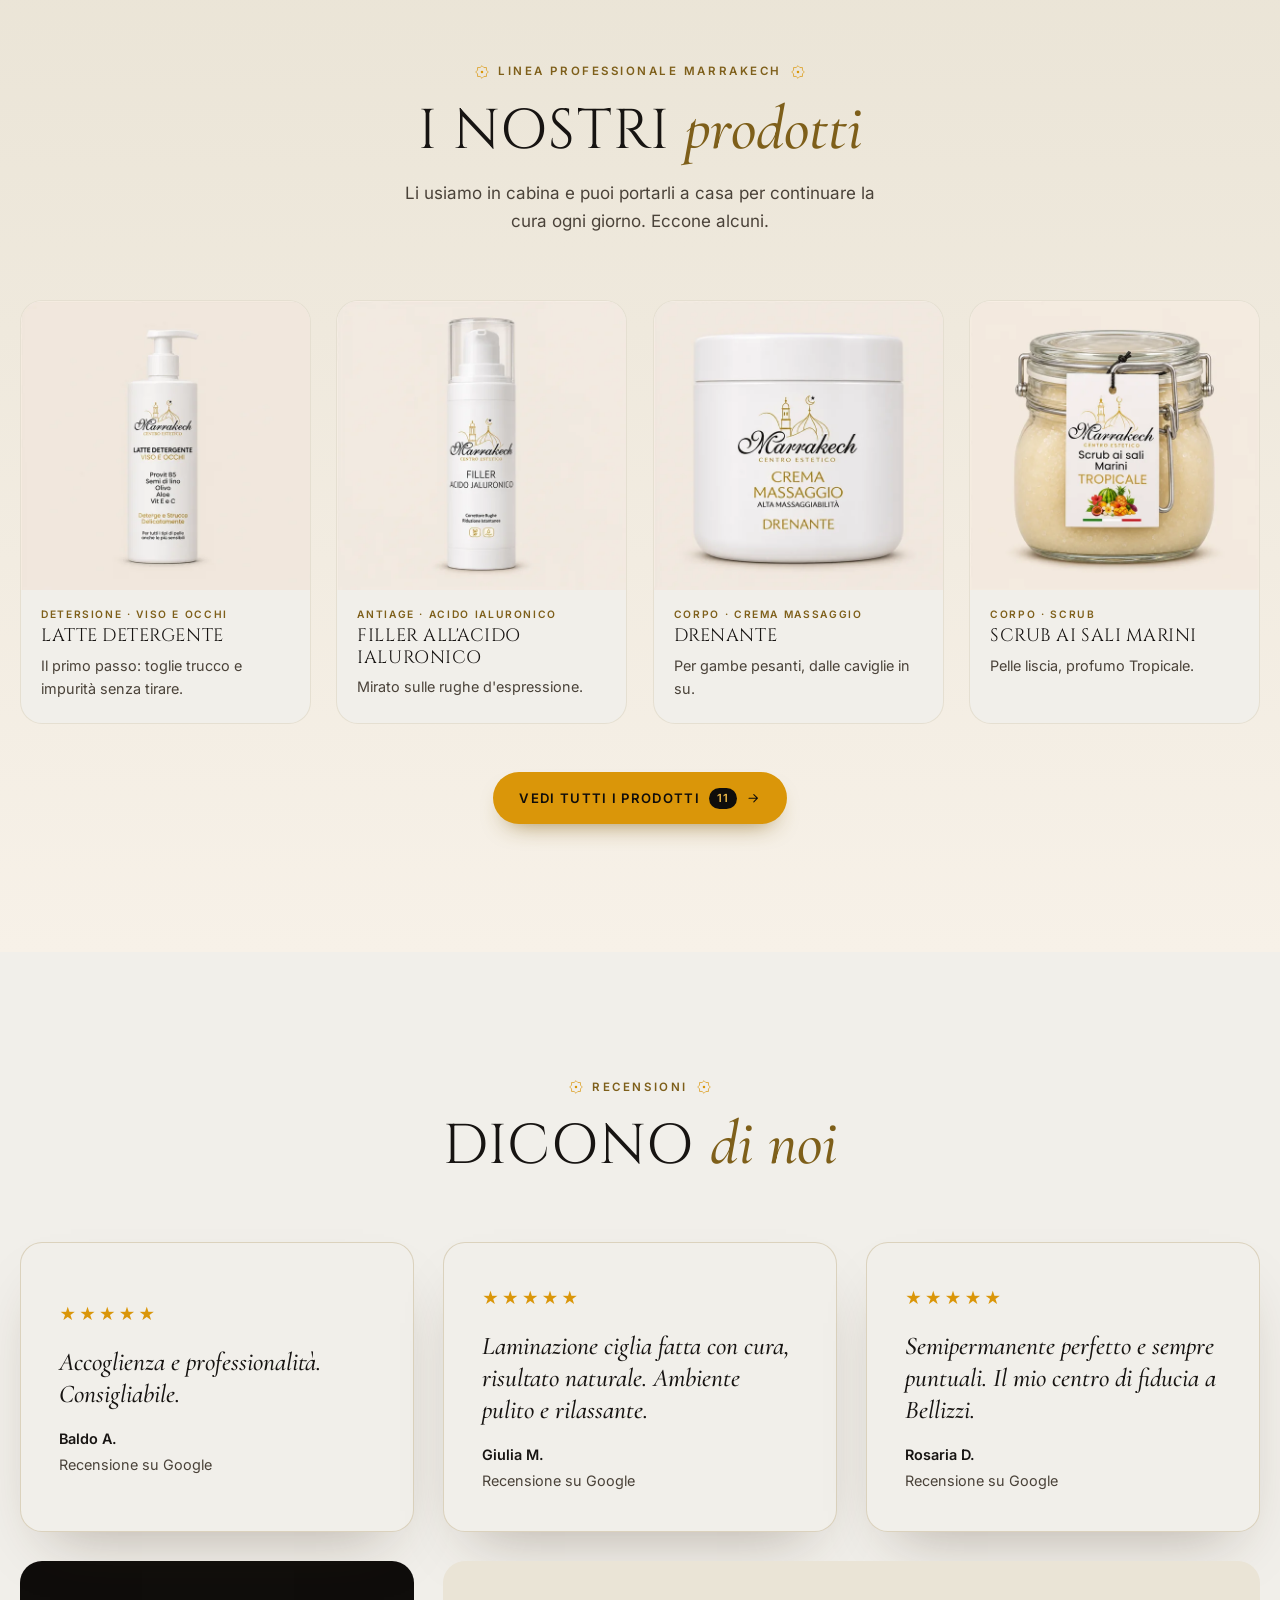
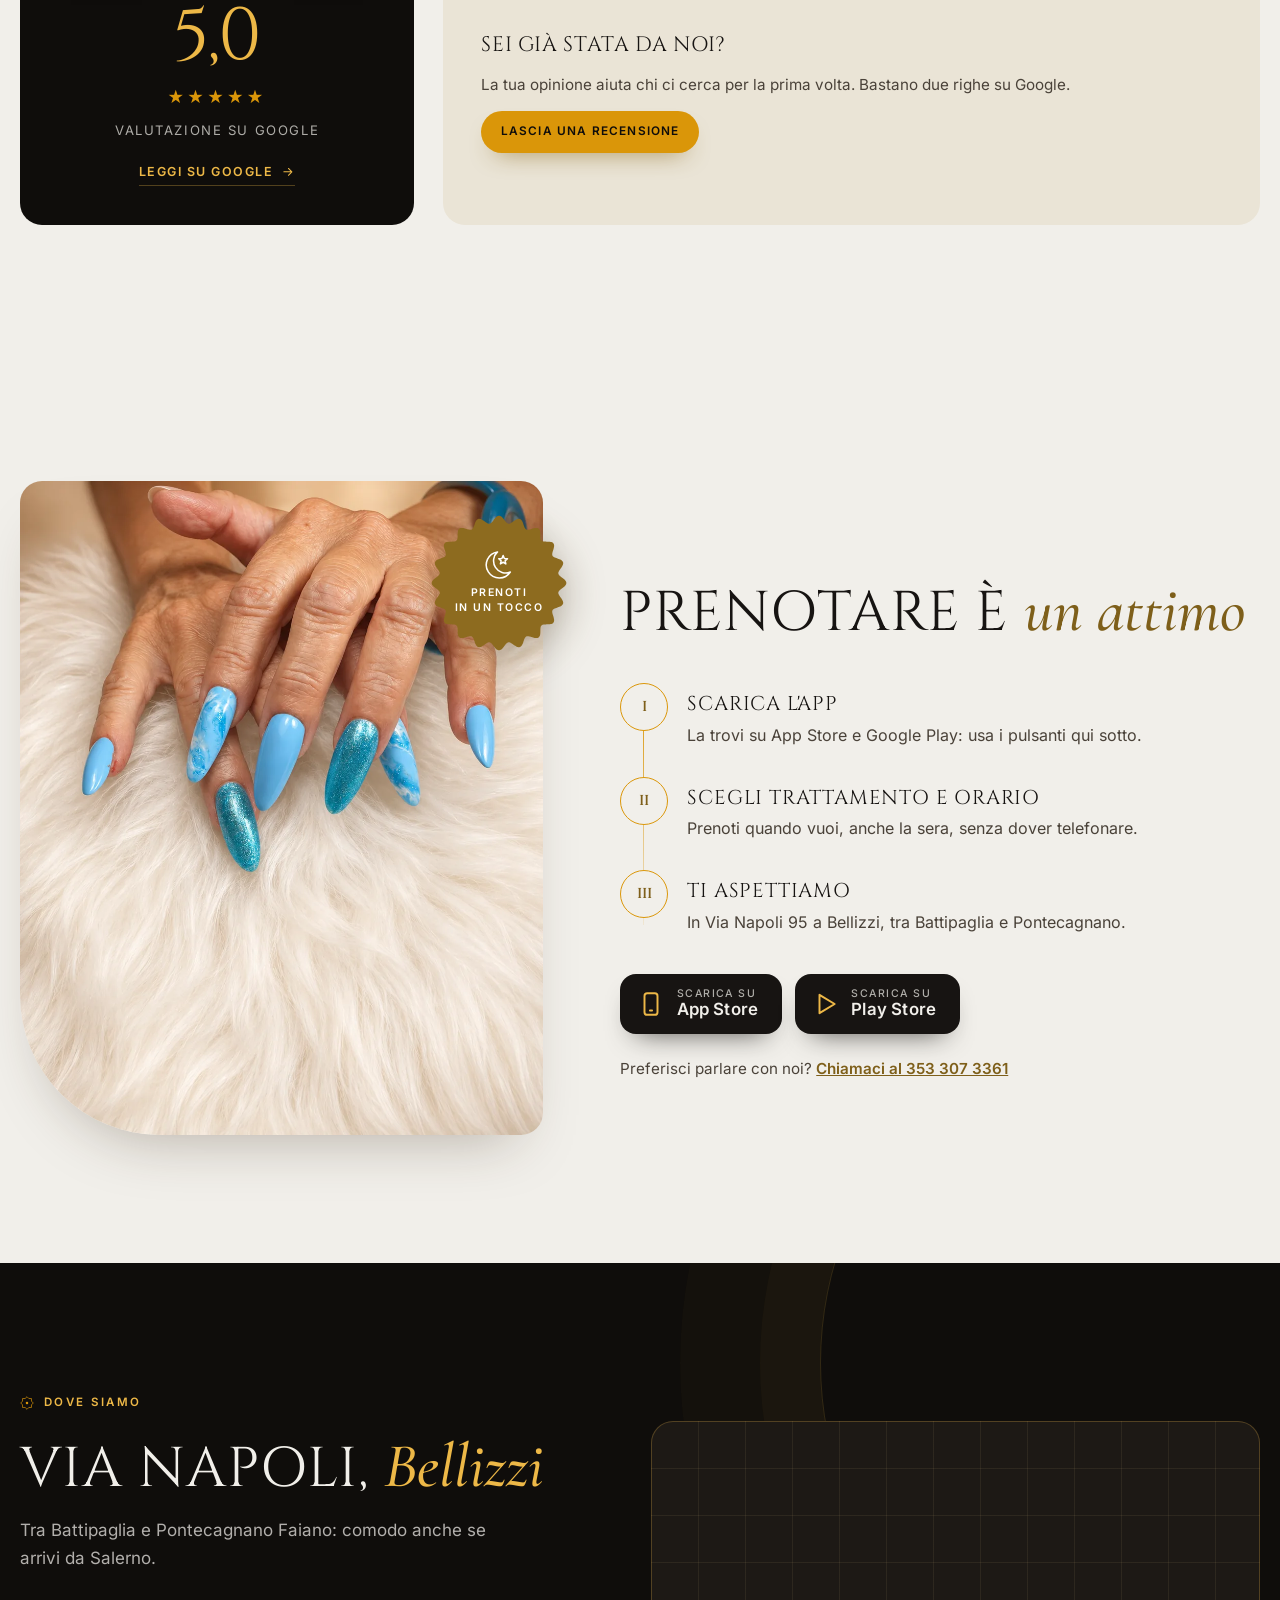
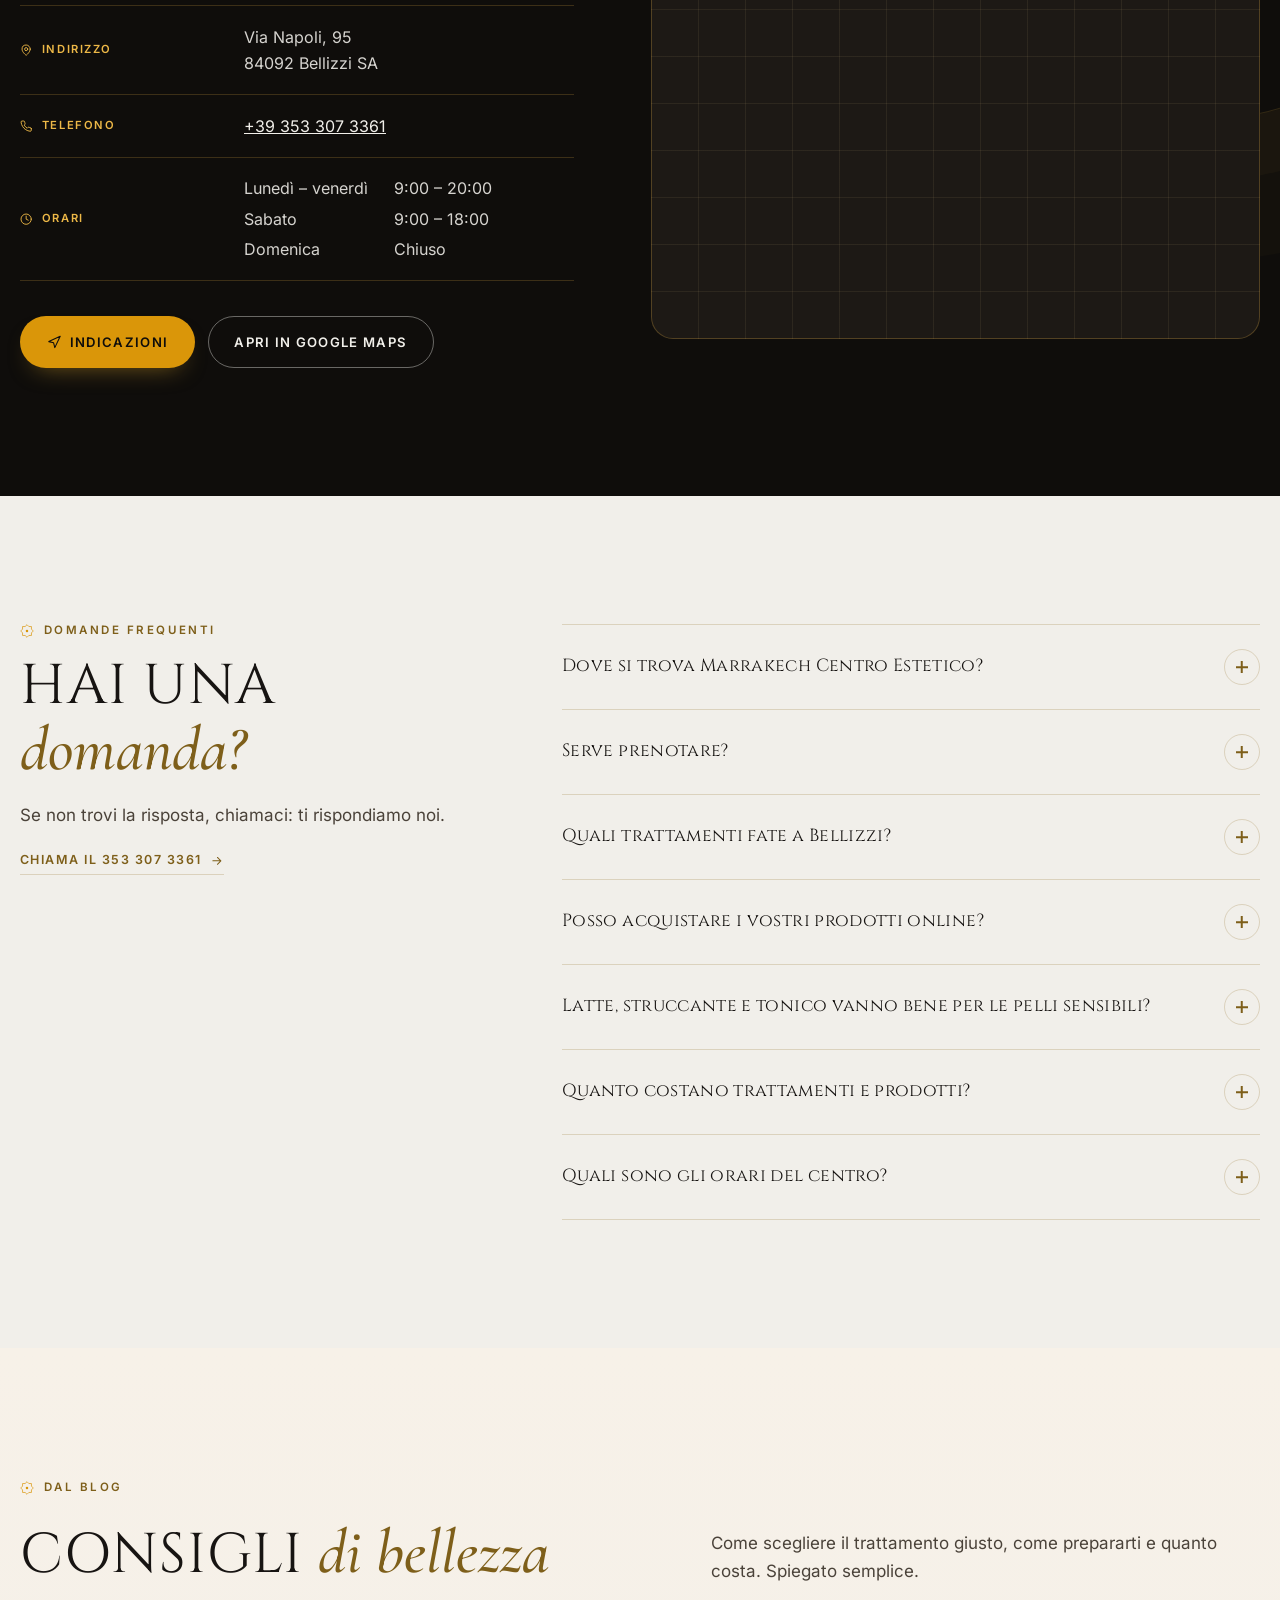
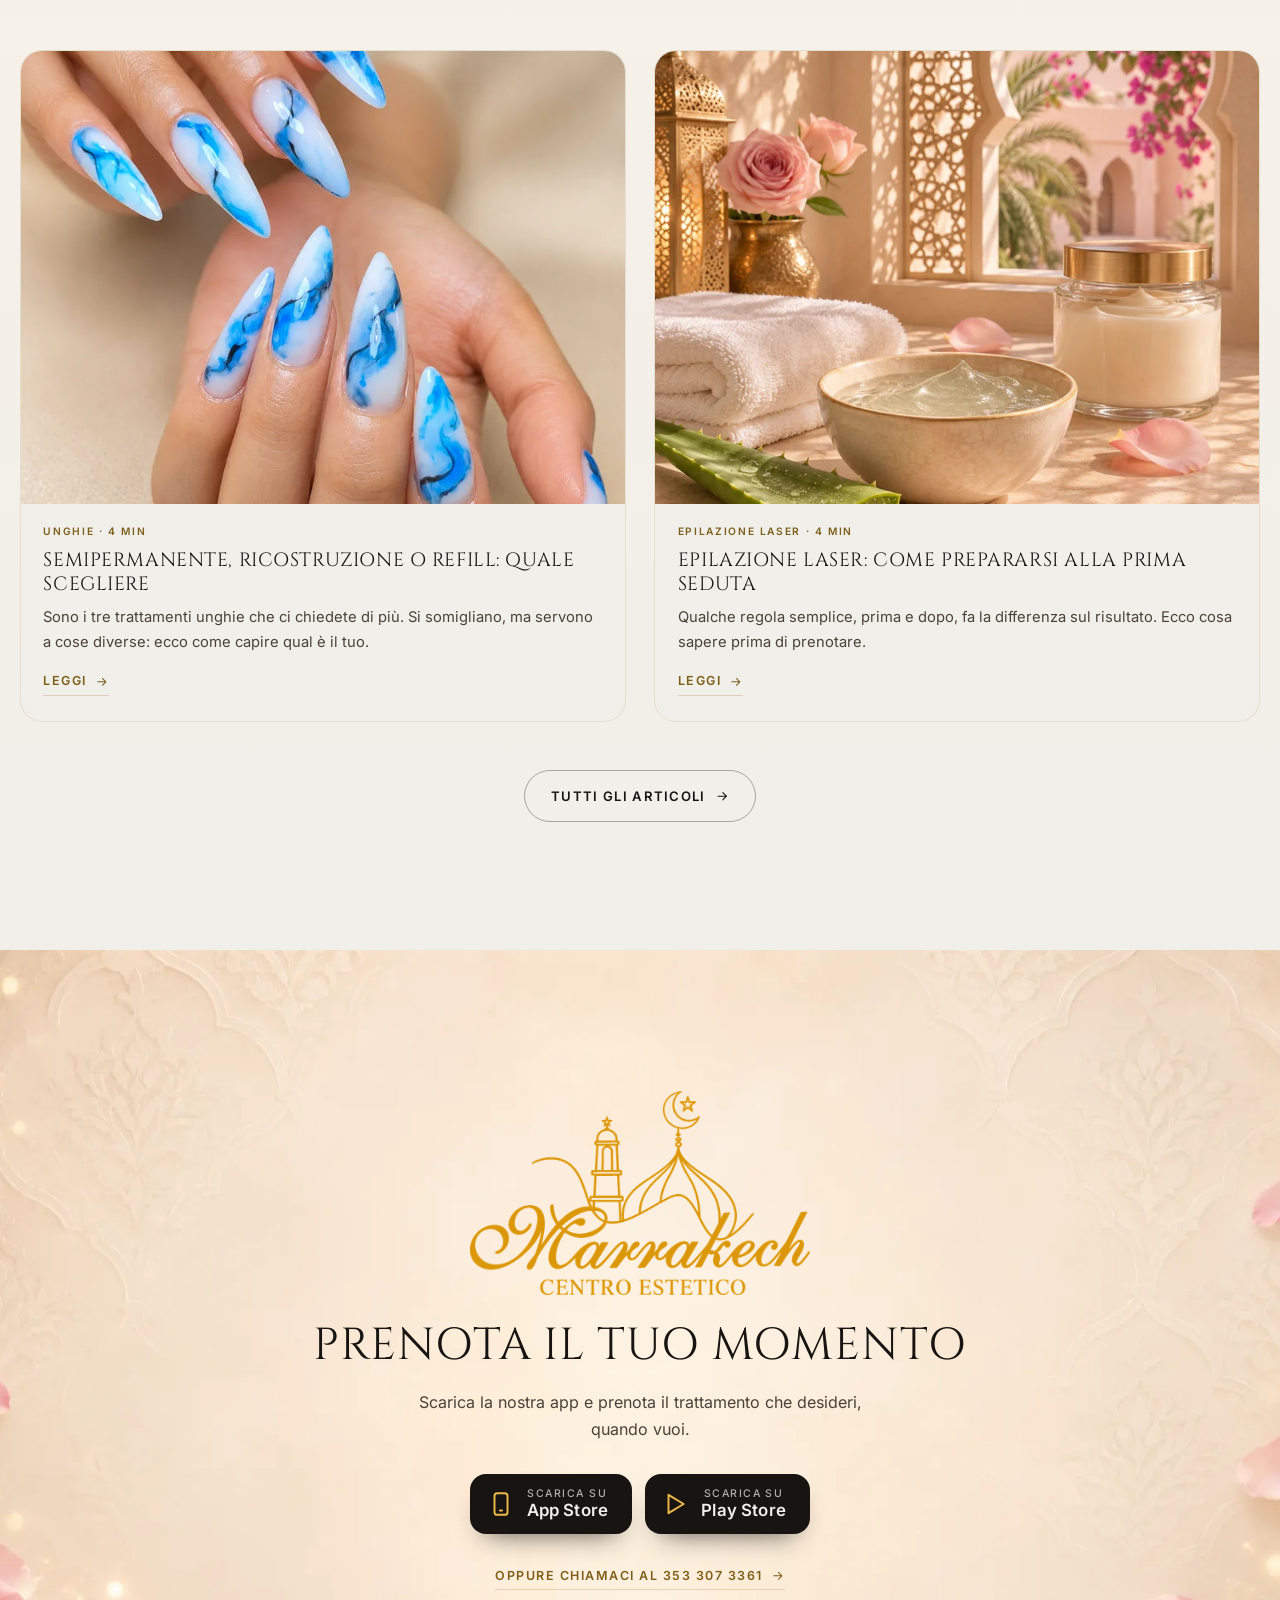
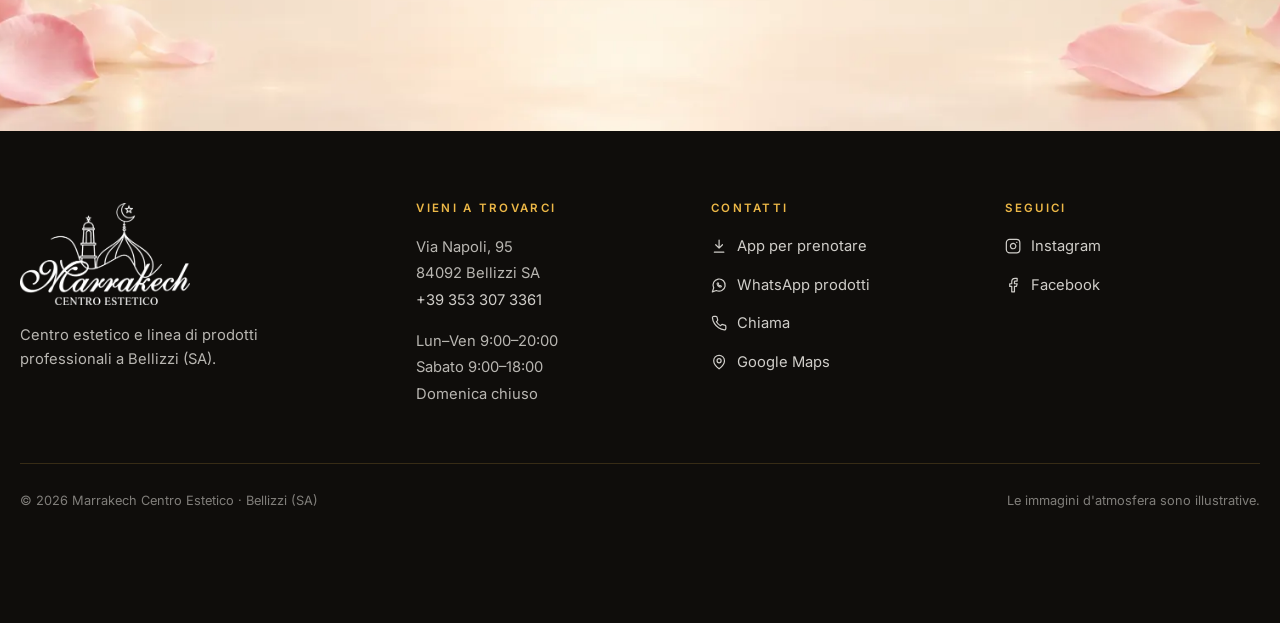
==== commit 62ce5a5f: "Vetrina aggiornata da marrakech@654c6cd" ====
--- a/index.html
+++ b/index.html
@@ -112,7 +112,7 @@
         { "@type": "Question", "name": "Quali trattamenti fate a Bellizzi?", "acceptedAnswer": { "@type": "Answer", "text": "Ricostruzione unghie in gel e acrygel e nail art, trattamenti viso, massaggi e trattamenti corpo, epilazione laser, microblading per sopracciglia e make-up per eventi." } },
         { "@type": "Question", "name": "Posso acquistare i vostri prodotti online?", "acceptedAnswer": { "@type": "Answer", "text": "No, non facciamo vendita online. I prodotti Marrakech si acquistano direttamente in centro, in Via Napoli 95 a Bellizzi. Scrivici su WhatsApp per disponibilità e prezzi." } },
         { "@type": "Question", "name": "Latte, struccante e tonico vanno bene per le pelli sensibili?", "acceptedAnswer": { "@type": "Answer", "text": "Sì, la linea detersione è pensata per tutti i tipi di pelle, anche le più sensibili. Se hai dubbi, chiedici un consiglio prima dell'acquisto." } },
-        { "@type": "Question", "name": "Quanto costano trattamenti e prodotti?", "acceptedAnswer": { "@type": "Answer", "text": "Qualche esempio, IVA inclusa: manicure 7 €, semipermanente mani 15 €, ricostruzione unghie da 30 €, pulizia viso da 20 €, massaggi da 20 €, epilazione laser da 10 € a zona, microblading 200 €. Il listino completo è nell'app; per i prodotti scrivici su WhatsApp." } },
+        { "@type": "Question", "name": "Quanto costano trattamenti e prodotti?", "acceptedAnswer": { "@type": "Answer", "text": "Qualche esempio, IVA inclusa: manicure 7 €, semipermanente mani 15 €, ricostruzione unghie 35 €, pulizia viso da 20 €, massaggi da 20 €, epilazione laser da 10 € a zona, microblading 200 €. Il listino completo è nell'app; per i prodotti scrivici su WhatsApp." } },
         { "@type": "Question", "name": "Quali sono gli orari del centro?", "acceptedAnswer": { "@type": "Answer", "text": "Siamo aperti dal lunedì al venerdì dalle 9:00 alle 20:00, senza pausa pranzo, e il sabato dalle 9:00 alle 18:00. La domenica siamo chiusi. Lavoriamo su appuntamento: prenota dall'app o chiamaci al +39 353 307 3361." } }
       ]
     }
@@ -225,7 +225,7 @@
               <img class="ex-mimg" src="img/foto-unghie-marmo-800.webp" width="800" height="1000" alt="" loading="lazy" decoding="async">
               <p>Ricostruzione e copertura in gel e acrygel, refill e nail art: mani curate, dalla forma al dettaglio, da sfoggiare ogni giorno.</p>
               <p class="ex-from">A partire da <strong>7 €</strong></p>
-              <ul class="ex-prices"><li><span>Manicure</span><span>7 €</span></li><li><span>Semipermanente mani</span><span>15 €</span></li><li><span>Refill</span><span>25 €</span></li><li><span>Ricostruzione gel / acrygel</span><span>da 30 €</span></li></ul>
+              <ul class="ex-prices"><li><span>Manicure</span><span>7 €</span></li><li><span>Semipermanente mani</span><span>15 €</span></li><li><span>Refill</span><span>25 €</span></li><li><span>Ricostruzione gel / acrygel</span><span>35 €</span></li></ul>
               <a class="link-arrow" href="#prenota">Prenota dall'app<svg class="ico" aria-hidden="true"><use href="#i-arrow"/></svg></a>
             </div>
           </li>
@@ -524,7 +524,7 @@
         </details>
         <details>
           <summary><h3>Quanto costano trattamenti e prodotti?</h3><span class="fx" aria-hidden="true"></span></summary>
-          <div class="answer"><p>Qualche esempio, IVA inclusa: manicure 7 €, semipermanente mani 15 €, ricostruzione unghie da 30 €, pulizia viso da 20 €, massaggi da 20 €, epilazione laser da 10 € a zona, microblading 200 €. Il listino completo è nell'app; per i prodotti scrivici su WhatsApp.</p></div>
+          <div class="answer"><p>Qualche esempio, IVA inclusa: manicure 7 €, semipermanente mani 15 €, ricostruzione unghie 35 €, pulizia viso da 20 €, massaggi da 20 €, epilazione laser da 10 € a zona, microblading 200 €. Il listino completo è nell'app; per i prodotti scrivici su WhatsApp.</p></div>
         </details>
         <details>
           <summary><h3>Quali sono gli orari del centro?</h3><span class="fx" aria-hidden="true"></span></summary>
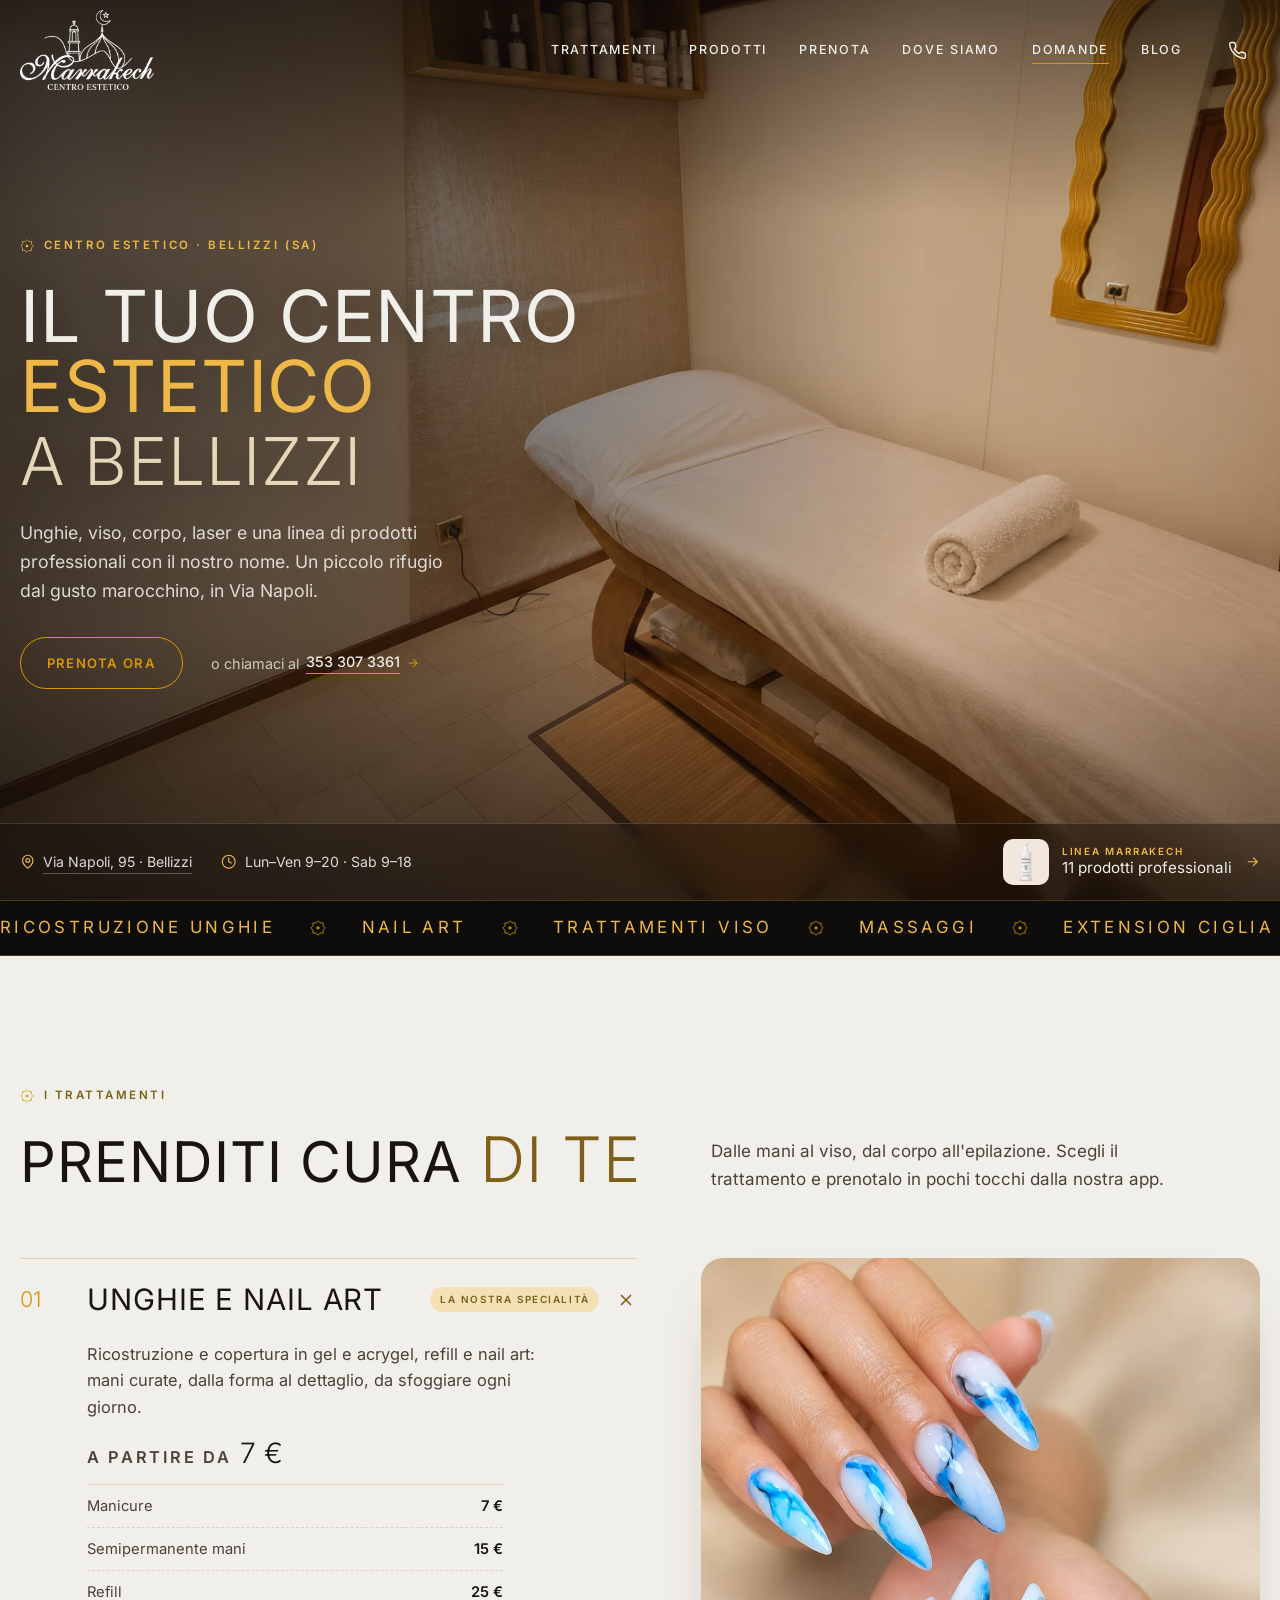
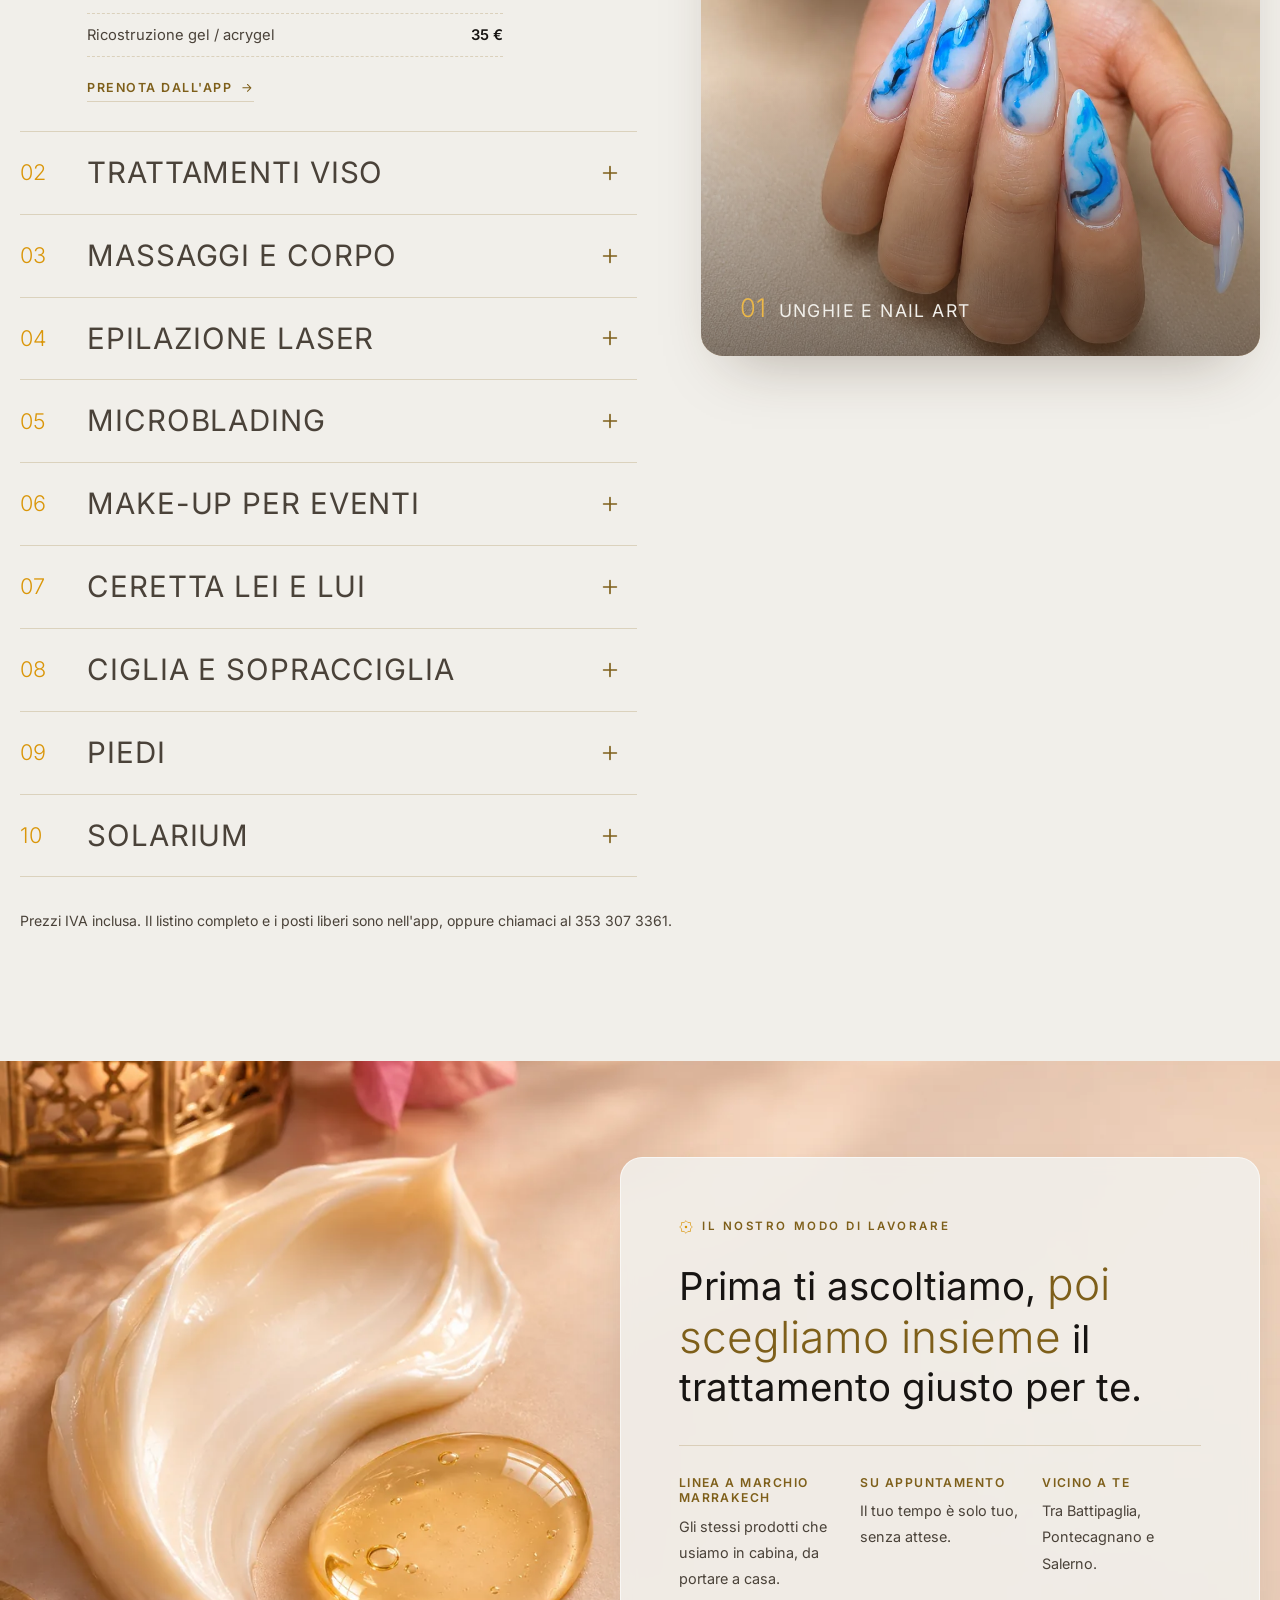
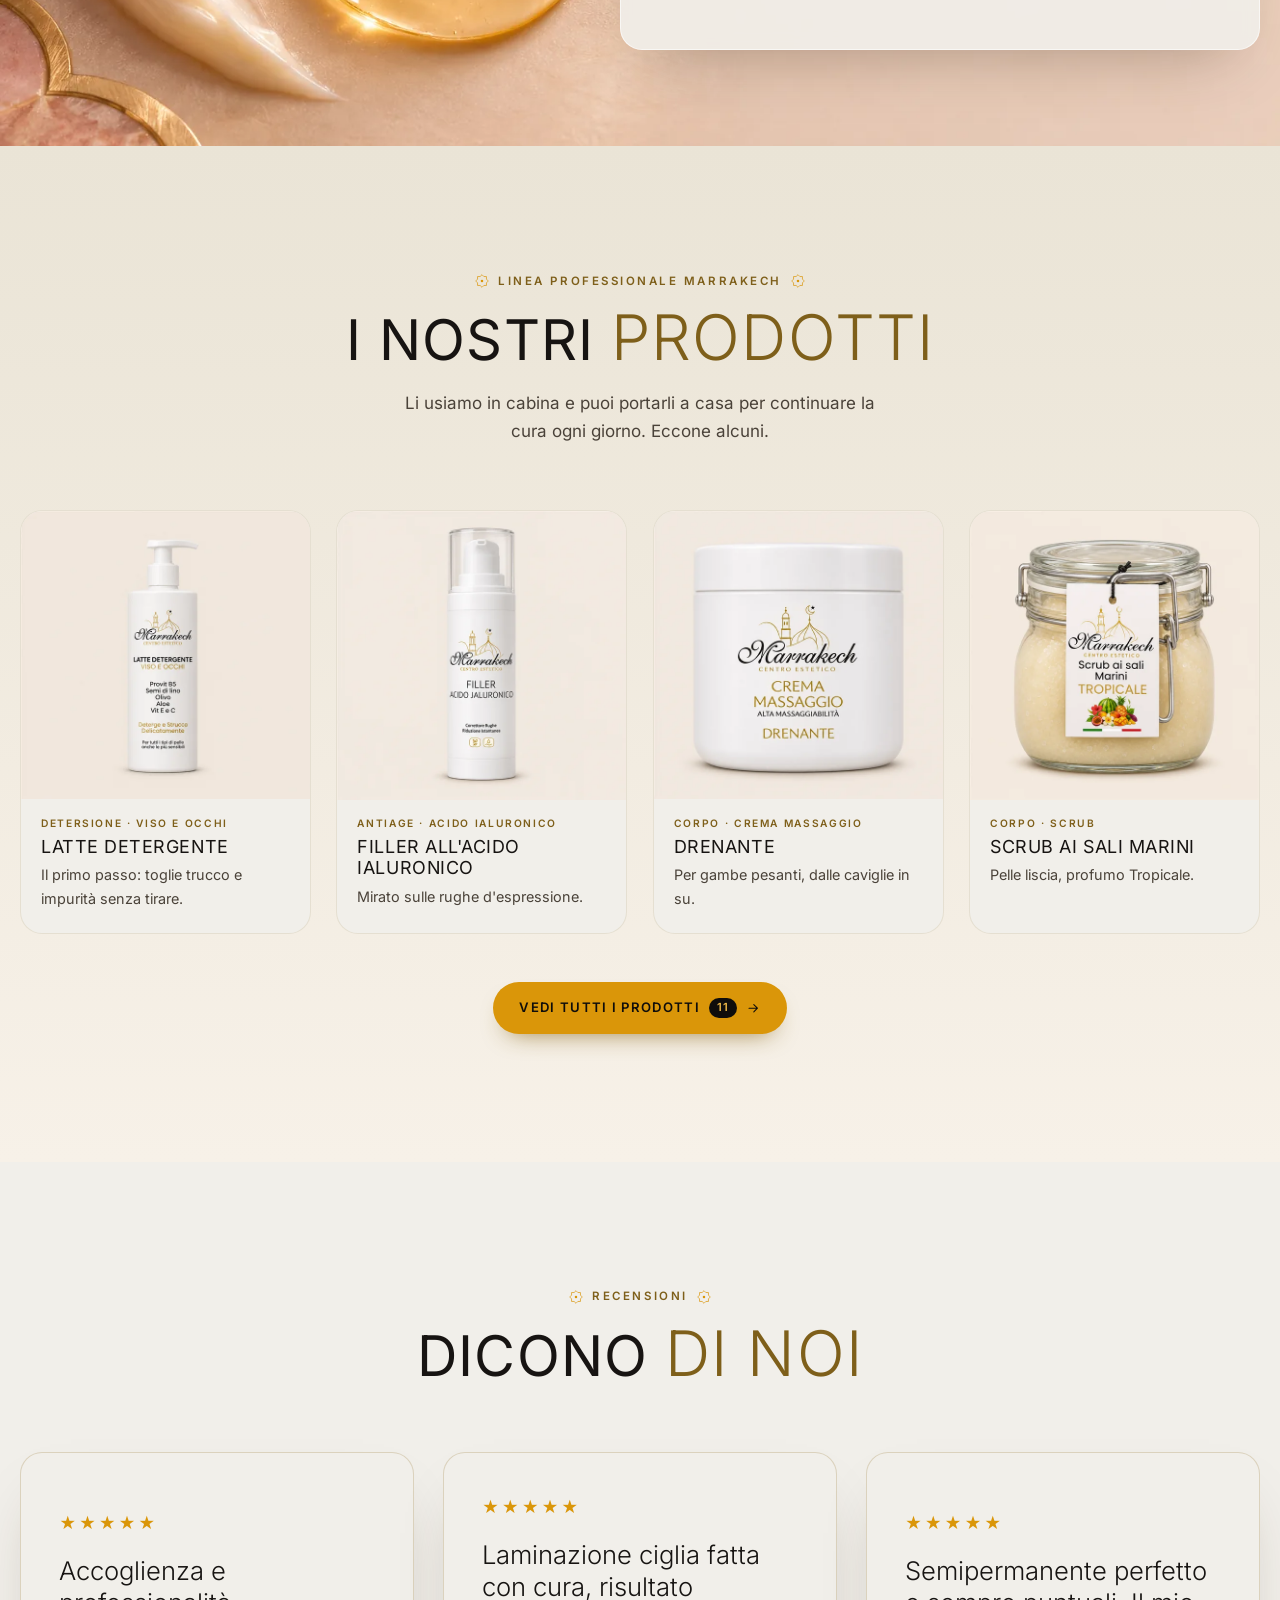
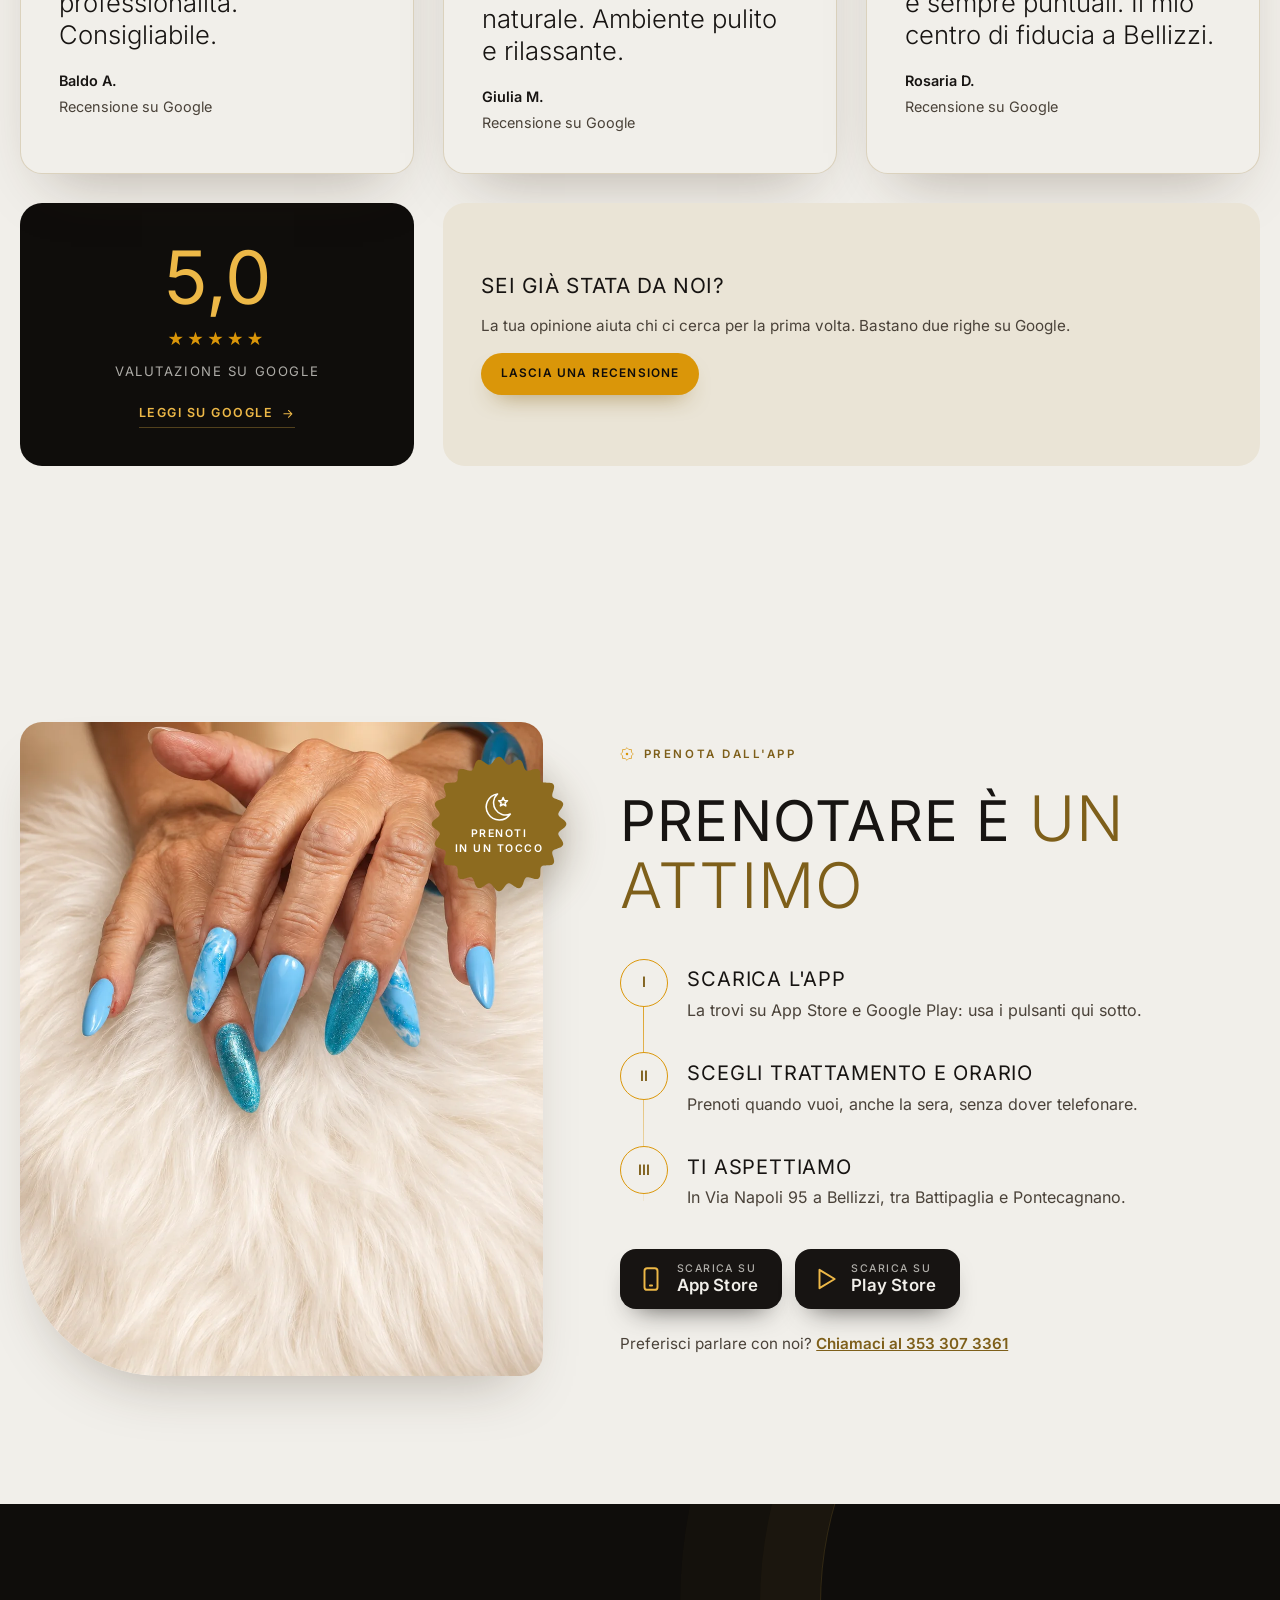
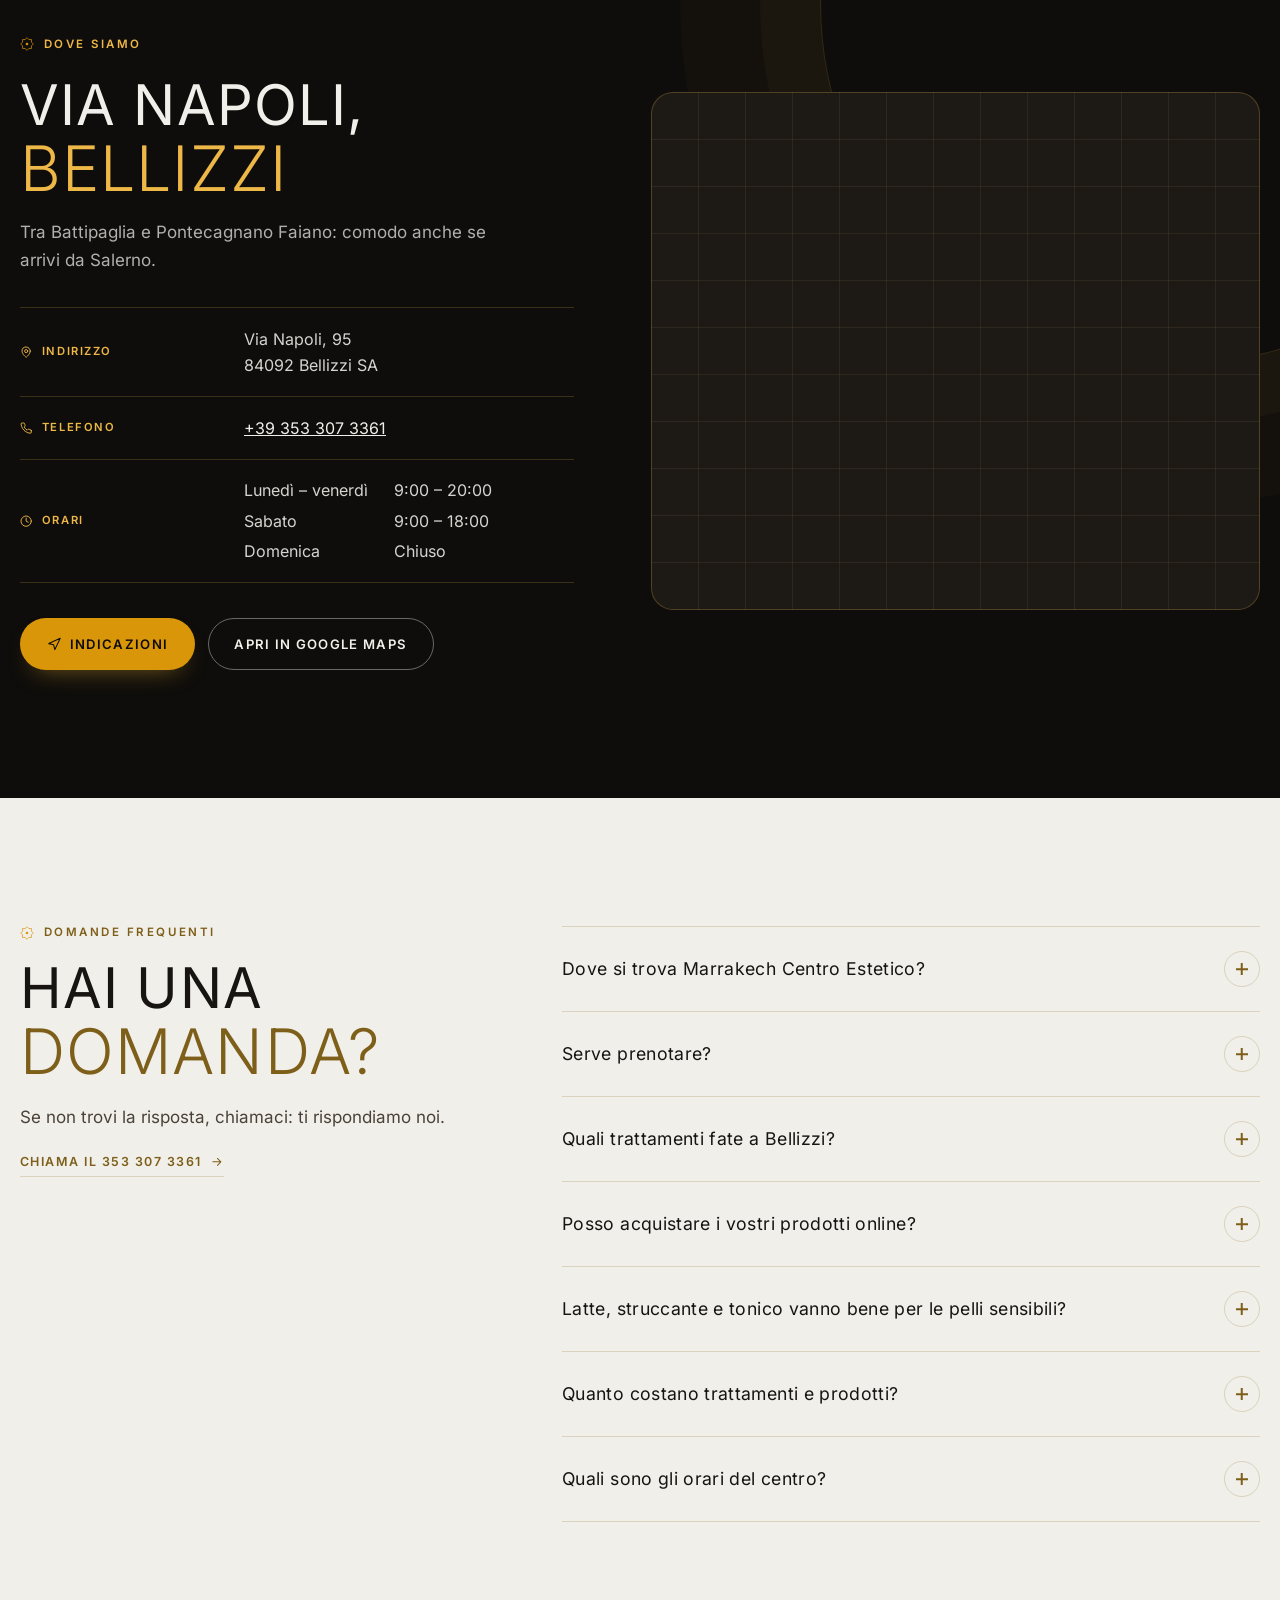
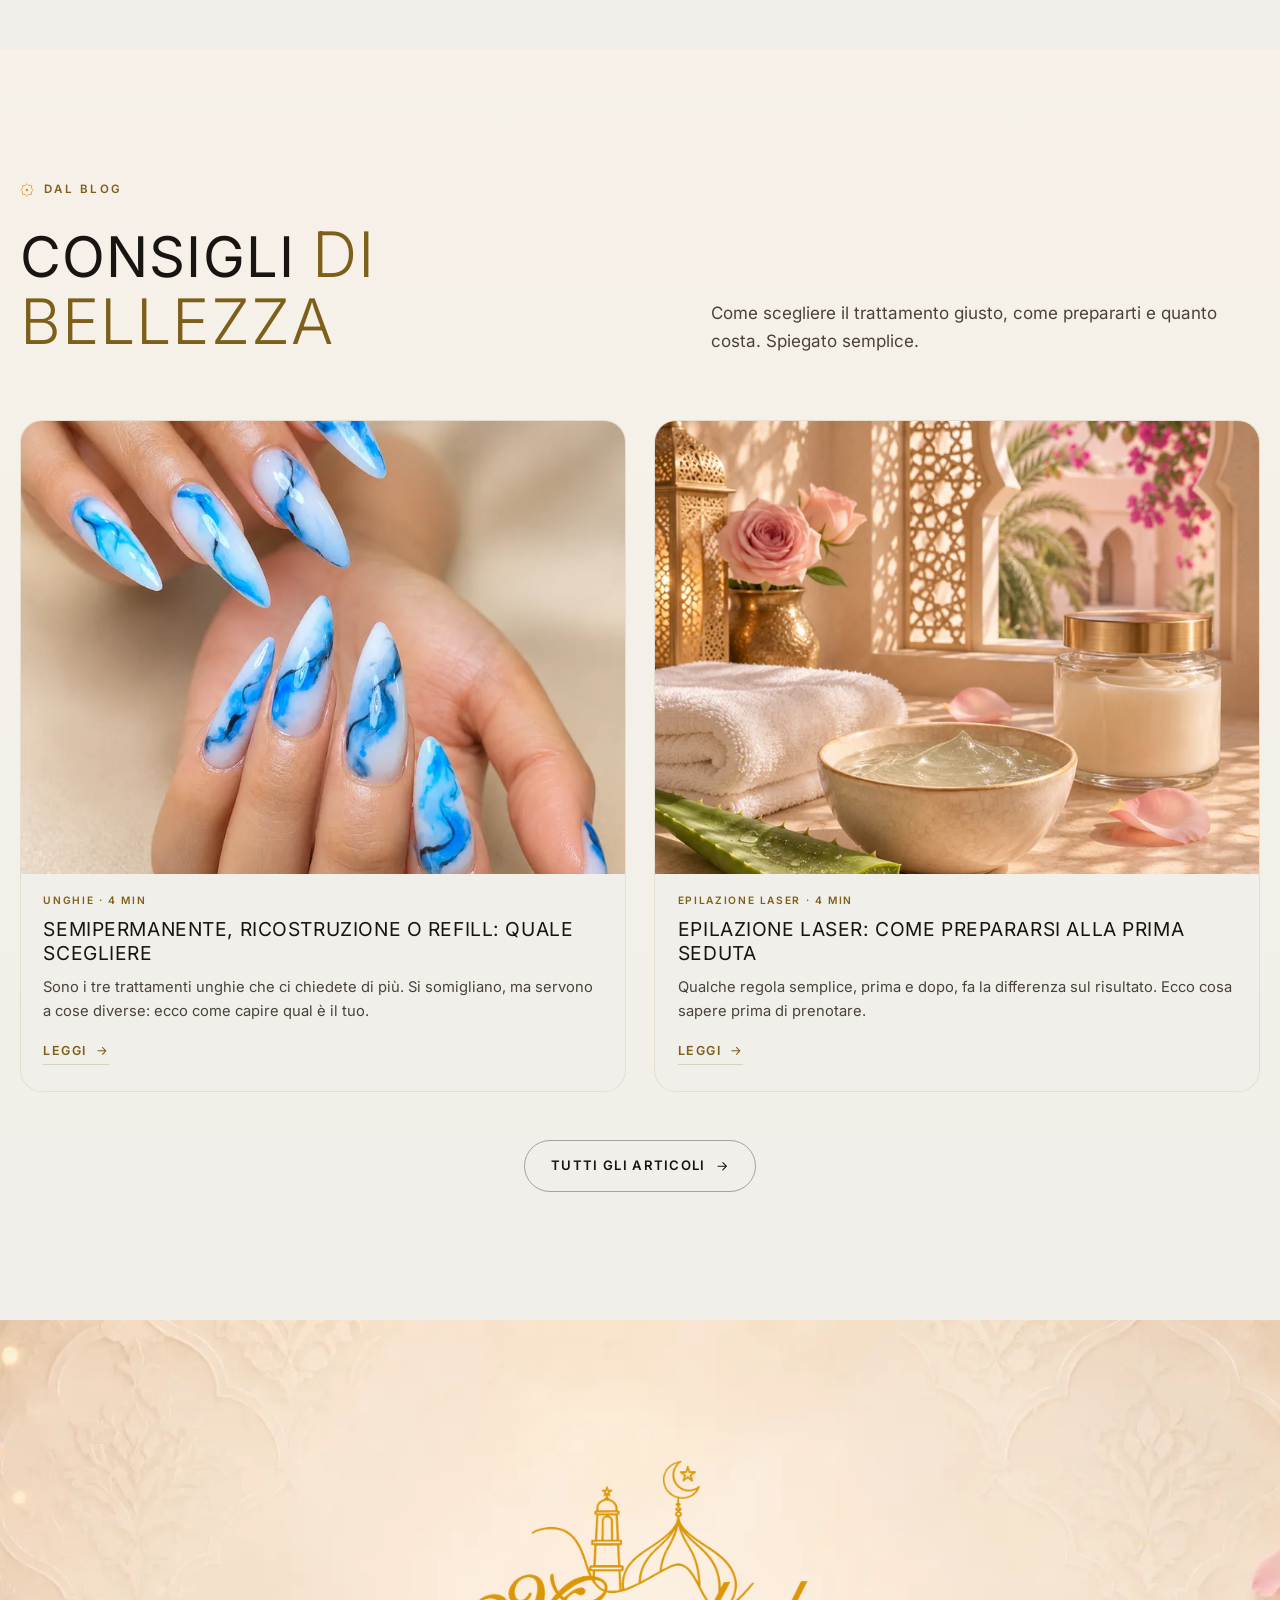
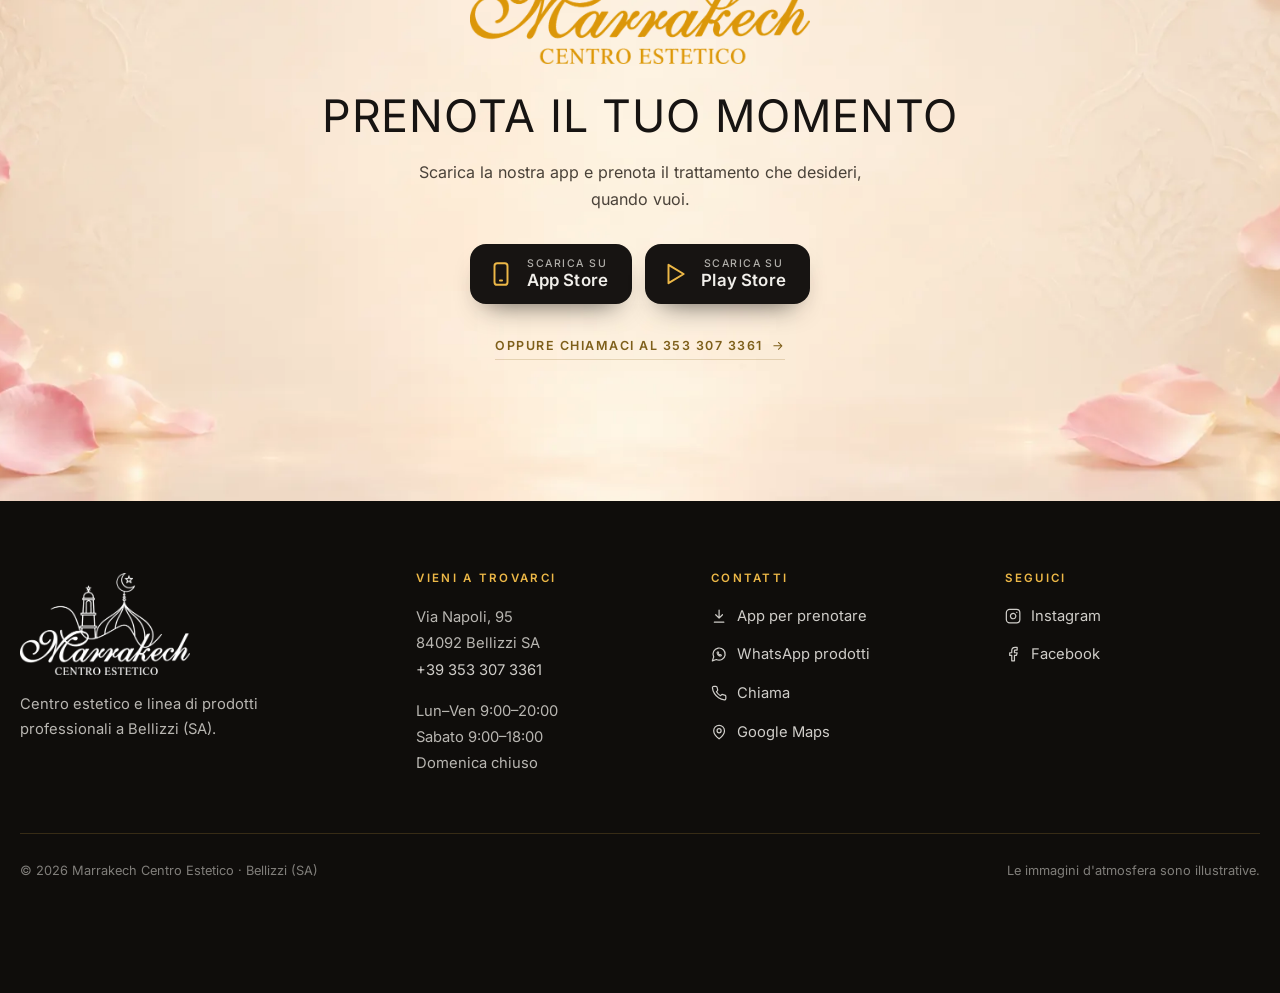
==== commit 7d5e1898: "Vetrina aggiornata da marrakech@654c6cd" ====
--- a/index.html
+++ b/index.html
@@ -35,13 +35,12 @@
 <link rel="apple-touch-icon" href="apple-touch-icon.png">
 <link rel="manifest" href="site.webmanifest">
 
-<link rel="preload" href="fonts/cinzel-latin-400-normal.woff2" as="font" type="font/woff2" crossorigin>
 <link rel="preload" href="fonts/inter-latin-wght-normal.woff2" as="font" type="font/woff2" crossorigin>
-<link rel="preload" href="fonts/cormorant-garamond-latin-500-italic.woff2" as="font" type="font/woff2" crossorigin>
-<link rel="preload" as="image" href="img/foto-cabina-1120.webp" imagesrcset="img/foto-cabina-800.webp 800w, img/foto-cabina-1120.webp 1120w" imagesizes="(max-width: 900px) 100vw, 50vw">
+<link rel="preload" as="image" href="img/foto-cabina-oriz-1536.webp" imagesrcset="img/foto-cabina-oriz-960.webp 960w, img/foto-cabina-oriz-1536.webp 1536w" imagesizes="100vw">
 
 <script>document.documentElement.className += ' js';</script>
-<link rel="stylesheet" href="css/style.css?v=9">
+<link rel="stylesheet" href="css/style.css?v=11">
+<link rel="stylesheet" href="css/hero-b.css?v=7">
 
 <script type="application/ld+json">
 {
@@ -91,7 +90,11 @@
           { "@type": "Offer", "itemOffered": { "@type": "Service", "name": "Massaggi e trattamenti corpo" } },
           { "@type": "Offer", "itemOffered": { "@type": "Service", "name": "Epilazione laser" } },
           { "@type": "Offer", "itemOffered": { "@type": "Service", "name": "Microblading sopracciglia" } },
-          { "@type": "Offer", "itemOffered": { "@type": "Service", "name": "Make-up per eventi" } }
+          { "@type": "Offer", "itemOffered": { "@type": "Service", "name": "Make-up per eventi" } },
+          { "@type": "Offer", "itemOffered": { "@type": "Service", "name": "Ceretta lei e lui" } },
+          { "@type": "Offer", "itemOffered": { "@type": "Service", "name": "Extension ciglia e laminazione" } },
+          { "@type": "Offer", "itemOffered": { "@type": "Service", "name": "Pedicure" } },
+          { "@type": "Offer", "itemOffered": { "@type": "Service", "name": "Solarium" } }
         ]
       }
     },
@@ -109,7 +112,7 @@
       "mainEntity": [
         { "@type": "Question", "name": "Dove si trova Marrakech Centro Estetico?", "acceptedAnswer": { "@type": "Answer", "text": "Siamo in Via Napoli, 95, 84092 Bellizzi SA. Bellizzi si trova tra Battipaglia e Pontecagnano Faiano ed è facile da raggiungere anche da Salerno." } },
         { "@type": "Question", "name": "Serve prenotare?", "acceptedAnswer": { "@type": "Answer", "text": "Sì, ti consigliamo di prenotare. Puoi farlo dalla nostra app, scegliendo trattamento, giorno e ora, oppure chiamandoci al +39 353 307 3361." } },
-        { "@type": "Question", "name": "Quali trattamenti fate a Bellizzi?", "acceptedAnswer": { "@type": "Answer", "text": "Ricostruzione unghie in gel e acrygel e nail art, trattamenti viso, massaggi e trattamenti corpo, epilazione laser, microblading per sopracciglia e make-up per eventi." } },
+        { "@type": "Question", "name": "Quali trattamenti fate a Bellizzi?", "acceptedAnswer": { "@type": "Answer", "text": "Ricostruzione unghie in gel e acrygel e nail art, trattamenti viso, massaggi e trattamenti corpo, ceretta per lei e per lui, epilazione laser, extension ciglia e laminazione, microblading per sopracciglia, pedicure, make-up per eventi e solarium." } },
         { "@type": "Question", "name": "Posso acquistare i vostri prodotti online?", "acceptedAnswer": { "@type": "Answer", "text": "No, non facciamo vendita online. I prodotti Marrakech si acquistano direttamente in centro, in Via Napoli 95 a Bellizzi. Scrivici su WhatsApp per disponibilità e prezzi." } },
         { "@type": "Question", "name": "Latte, struccante e tonico vanno bene per le pelli sensibili?", "acceptedAnswer": { "@type": "Answer", "text": "Sì, la linea detersione è pensata per tutti i tipi di pelle, anche le più sensibili. Se hai dubbi, chiedici un consiglio prima dell'acquisto." } },
         { "@type": "Question", "name": "Quanto costano trattamenti e prodotti?", "acceptedAnswer": { "@type": "Answer", "text": "Qualche esempio, IVA inclusa: manicure 7 €, semipermanente mani 15 €, ricostruzione unghie 35 €, pulizia viso da 20 €, massaggi da 20 €, epilazione laser da 10 € a zona, microblading 200 €. Il listino completo è nell'app; per i prodotti scrivici su WhatsApp." } },
@@ -120,7 +123,7 @@
 }
 </script>
 </head>
-<body>
+<body class="hero-dark">
 <svg width="0" height="0" style="position:absolute" aria-hidden="true" focusable="false">
   <symbol id="i-wa" viewBox="0 0 24 24"><path d="M7.9 20A9 9 0 1 0 4 16.1L2 22Z"/><path d="M9 9.5c0 3 2.5 5.5 5.5 5.5l1-1.5-2-1-1 .8a4 4 0 0 1-1.8-1.8l.8-1-1-2Z" stroke-width="1.5"/></symbol>
   <symbol id="i-phone" viewBox="0 0 24 24"><path d="M22 16.92v3a2 2 0 0 1-2.18 2 19.79 19.79 0 0 1-8.63-3.07 19.5 19.5 0 0 1-6-6 19.79 19.79 0 0 1-3.07-8.67A2 2 0 0 1 4.11 2h3a2 2 0 0 1 2 1.72 12.84 12.84 0 0 0 .7 2.81 2 2 0 0 1-.45 2.11L8.09 9.91a16 16 0 0 0 6 6l1.27-1.27a2 2 0 0 1 2.11-.45 12.84 12.84 0 0 0 2.81.7A2 2 0 0 1 22 16.92z"/></symbol>
@@ -146,7 +149,7 @@
 <header class="site-header" id="header">
   <div class="wrap header-in">
     <button class="burger" id="burger" type="button" aria-controls="nav" aria-expanded="false" aria-label="Apri il menu"><span></span><span></span></button>
-    <a class="brand" href="./" aria-label="Marrakech Centro Estetico, torna alla home"><img src="img/logo-brand-oro.webp" width="480" height="287" alt="Marrakech Centro Estetico"></a>
+    <a class="brand" href="./" aria-label="Marrakech Centro Estetico, torna alla home"><img src="img/logo-brand-oro.webp" width="480" height="287" alt="Marrakech Centro Estetico"><img class="brand-light" src="img/logo-brand-bianco.webp" width="800" height="479" alt=""></a>
     <nav class="nav" id="nav" aria-label="Menu principale">
       <a href="#trattamenti">Trattamenti</a>
       <a href="prodotti.html">Prodotti</a>
@@ -161,39 +164,39 @@
 
 <main id="contenuto">
 
-  <!-- APERTURA -->
-  <section class="hero" aria-labelledby="titolo">
-    <div class="wrap hero-grid">
-      <div class="hero-copy">
+  <!-- APERTURA: foto a tutto schermo -->
+  <section class="hero-b" aria-labelledby="titolo">
+    <div class="hb-bg" aria-hidden="true">
+      <img src="img/foto-cabina-oriz-1536.webp" srcset="img/foto-cabina-oriz-960.webp 960w, img/foto-cabina-oriz-1536.webp 1536w" sizes="100vw" width="1536" height="1024" alt="" fetchpriority="high">
+    </div>
+
+    <div class="wrap hb-in">
+      <div class="hb-copy">
         <p class="eyebrow intro" style="--i:1"><svg class="star" aria-hidden="true"><use href="#o-star"/></svg>Centro estetico · Bellizzi (SA)</p>
         <h1 id="titolo" class="intro" style="--i:2">
-          <span class="h1-a">Il tuo centro</span>
-          <span class="h1-b">estetico</span>
+          <span class="l1">Il tuo centro</span>
+          <span class="l2">estetico</span>
           <em>a Bellizzi</em>
         </h1>
         <p class="hero-lead intro" style="--i:3">Unghie, viso, corpo, laser e una linea di prodotti professionali con il nostro nome. Un piccolo rifugio dal gusto marocchino, in Via Napoli.</p>
         <div class="actions intro" style="--i:4">
-          <a class="btn btn-dark" href="#prenota" data-store="auto">Prenota ora</a>
-          <a class="btn btn-line" href="tel:+39 353 307 3361"><svg class="ico" aria-hidden="true"><use href="#i-phone"/></svg>353 307 3361</a>
-        </div>
-        <ul class="hero-meta intro" style="--i:5">
+          <a class="btn btn-outline" href="#prenota" data-store="auto">Prenota ora</a>
+          <a class="link-arrow hb-call" href="tel:+39 353 307 3361">o chiamaci al <span>353 307 3361</span><svg class="ico" aria-hidden="true"><use href="#i-arrow"/></svg></a>
+        </div>
+      </div>
+    </div>
+
+    <div class="hb-bar intro" style="--i:5">
+      <div class="wrap hb-bar-in">
+        <ul class="hero-meta">
           <li><svg class="ico" aria-hidden="true"><use href="#i-pin"/></svg><a href="https://maps.google.com/?cid=3535496541681993419" target="_blank" rel="noopener">Via Napoli, 95 · Bellizzi</a></li>
           <li><svg class="ico" aria-hidden="true"><use href="#i-clock"/></svg><span>Lun–Ven 9–20 · Sab 9–18</span></li>
         </ul>
-      </div>
-
-      <div class="hero-visual">
-        <div class="arch" data-parallax="0.06">
-          <img src="img/foto-cabina-1120.webp" srcset="img/foto-cabina-800.webp 800w, img/foto-cabina-1120.webp 1120w" sizes="(max-width: 900px) 100vw, 50vw" width="1120" height="1400" alt="La cabina del centro: lettino con telo crema e asciugamano, specchio dorato e mensole" fetchpriority="high">
-        </div>
-        <a class="float-card" href="prodotti.html" data-parallax="-0.08">
+        <a class="hb-shop" href="prodotti.html">
           <img src="img/p-tonico-idratante-600.webp" width="600" height="600" alt="">
-          <span><small>Linea Marrakech</small><strong><span data-product-count>11</span> prodotti professionali</strong><em>Scoprili <svg class="ico" aria-hidden="true"><use href="#i-arrow"/></svg></em></span>
+          <span><small>Linea Marrakech</small><strong>11 prodotti professionali</strong></span>
+          <svg class="ico" aria-hidden="true"><use href="#i-arrow"/></svg>
         </a>
-        <svg class="hero-star hero-seal" viewBox="0 0 100 100" aria-hidden="true">
-  <path class="seal-edge" d="M98.10,50.00 L98.06,50.42 L97.94,50.84 L97.74,51.25 L97.46,51.66 L97.13,52.06 L96.74,52.45 L96.30,52.83 L95.84,53.21 L95.36,53.57 L94.88,53.93 L94.41,54.28 L93.96,54.62 L93.55,54.96 L93.18,55.30 L92.88,55.65 L92.64,55.99 L92.47,56.35 L92.37,56.71 L92.35,57.09 L92.40,57.48 L92.52,57.88 L92.71,58.30 L92.95,58.74 L93.23,59.19 L93.55,59.66 L93.89,60.13 L94.24,60.62 L94.59,61.12 L94.91,61.61 L95.21,62.11 L95.46,62.61 L95.65,63.09 L95.79,63.56 L95.85,64.02 L95.84,64.45 L95.75,64.86 L95.58,65.25 L95.33,65.61 L95.01,65.94 L94.63,66.24 L94.18,66.52 L93.69,66.77 L93.16,67.00 L92.61,67.21 L92.04,67.41 L91.47,67.60 L90.91,67.79 L90.38,67.98 L89.88,68.18 L89.43,68.39 L89.04,68.62 L88.70,68.87 L88.43,69.16 L88.22,69.48 L88.09,69.83 L88.02,70.21 L88.01,70.64 L88.05,71.09 L88.15,71.58 L88.28,72.10 L88.44,72.64 L88.61,73.20 L88.80,73.77 L88.97,74.35 L89.12,74.92 L89.25,75.49 L89.34,76.04 L89.37,76.56 L89.35,77.05 L89.27,77.50 L89.13,77.91 L88.91,78.27 L88.63,78.59 L88.29,78.85 L87.88,79.07 L87.42,79.24 L86.92,79.36 L86.37,79.45 L85.80,79.51 L85.20,79.54 L84.60,79.55 L84.00,79.55 L83.41,79.56 L82.85,79.58 L82.31,79.61 L81.82,79.67 L81.37,79.77 L80.97,79.91 L80.63,80.10 L80.33,80.33 L80.10,80.63 L79.91,80.97 L79.77,81.37 L79.67,81.82 L79.61,82.31 L79.58,82.85 L79.56,83.41 L79.55,84.00 L79.55,84.60 L79.54,85.20 L79.51,85.80 L79.45,86.37 L79.36,86.92 L79.24,87.42 L79.07,87.88 L78.85,88.29 L78.59,88.63 L78.27,88.91 L77.91,89.13 L77.50,89.27 L77.05,89.35 L76.56,89.37 L76.04,89.34 L75.49,89.25 L74.92,89.12 L74.35,88.97 L73.77,88.80 L73.20,88.61 L72.64,88.44 L72.10,88.28 L71.58,88.15 L71.09,88.05 L70.64,88.01 L70.21,88.02 L69.83,88.09 L69.48,88.22 L69.16,88.43 L68.87,88.70 L68.62,89.04 L68.39,89.43 L68.18,89.88 L67.98,90.38 L67.79,90.91 L67.60,91.47 L67.41,92.04 L67.21,92.61 L67.00,93.16 L66.77,93.69 L66.52,94.18 L66.24,94.63 L65.94,95.01 L65.61,95.33 L65.25,95.58 L64.86,95.75 L64.45,95.84 L64.02,95.85 L63.56,95.79 L63.09,95.65 L62.61,95.46 L62.11,95.21 L61.61,94.91 L61.12,94.59 L60.62,94.24 L60.13,93.89 L59.66,93.55 L59.19,93.23 L58.74,92.95 L58.30,92.71 L57.88,92.52 L57.48,92.40 L57.09,92.35 L56.71,92.37 L56.35,92.47 L55.99,92.64 L55.65,92.88 L55.30,93.18 L54.96,93.55 L54.62,93.96 L54.28,94.41 L53.93,94.88 L53.57,95.36 L53.21,95.84 L52.83,96.30 L52.45,96.74 L52.06,97.13 L51.66,97.46 L51.25,97.74 L50.84,97.94 L50.42,98.06 L50.00,98.10 L49.58,98.06 L49.16,97.94 L48.75,97.74 L48.34,97.46 L47.94,97.13 L47.55,96.74 L47.17,96.30 L46.79,95.84 L46.43,95.36 L46.07,94.88 L45.72,94.41 L45.38,93.96 L45.04,93.55 L44.70,93.18 L44.35,92.88 L44.01,92.64 L43.65,92.47 L43.29,92.37 L42.91,92.35 L42.52,92.40 L42.12,92.52 L41.70,92.71 L41.26,92.95 L40.81,93.23 L40.34,93.55 L39.87,93.89 L39.38,94.24 L38.88,94.59 L38.39,94.91 L37.89,95.21 L37.39,95.46 L36.91,95.65 L36.44,95.79 L35.98,95.85 L35.55,95.84 L35.14,95.75 L34.75,95.58 L34.39,95.33 L34.06,95.01 L33.76,94.63 L33.48,94.18 L33.23,93.69 L33.00,93.16 L32.79,92.61 L32.59,92.04 L32.40,91.47 L32.21,90.91 L32.02,90.38 L31.82,89.88 L31.61,89.43 L31.38,89.04 L31.13,88.70 L30.84,88.43 L30.52,88.22 L30.17,88.09 L29.79,88.02 L29.36,88.01 L28.91,88.05 L28.42,88.15 L27.90,88.28 L27.36,88.44 L26.80,88.61 L26.23,88.80 L25.65,88.97 L25.08,89.12 L24.51,89.25 L23.96,89.34 L23.44,89.37 L22.95,89.35 L22.50,89.27 L22.09,89.13 L21.73,88.91 L21.41,88.63 L21.15,88.29 L20.93,87.88 L20.76,87.42 L20.64,86.92 L20.55,86.37 L20.49,85.80 L20.46,85.20 L20.45,84.60 L20.45,84.00 L20.44,83.41 L20.42,82.85 L20.39,82.31 L20.33,81.82 L20.23,81.37 L20.09,80.97 L19.90,80.63 L19.67,80.33 L19.37,80.10 L19.03,79.91 L18.63,79.77 L18.18,79.67 L17.69,79.61 L17.15,79.58 L16.59,79.56 L16.00,79.55 L15.40,79.55 L14.80,79.54 L14.20,79.51 L13.63,79.45 L13.08,79.36 L12.58,79.24 L12.12,79.07 L11.71,78.85 L11.37,78.59 L11.09,78.27 L10.87,77.91 L10.73,77.50 L10.65,77.05 L10.63,76.56 L10.66,76.04 L10.75,75.49 L10.88,74.92 L11.03,74.35 L11.20,73.77 L11.39,73.20 L11.56,72.64 L11.72,72.10 L11.85,71.58 L11.95,71.09 L11.99,70.64 L11.98,70.21 L11.91,69.83 L11.78,69.48 L11.57,69.16 L11.30,68.87 L10.96,68.62 L10.57,68.39 L10.12,68.18 L9.62,67.98 L9.09,67.79 L8.53,67.60 L7.96,67.41 L7.39,67.21 L6.84,67.00 L6.31,66.77 L5.82,66.52 L5.37,66.24 L4.99,65.94 L4.67,65.61 L4.42,65.25 L4.25,64.86 L4.16,64.45 L4.15,64.02 L4.21,63.56 L4.35,63.09 L4.54,62.61 L4.79,62.11 L5.09,61.61 L5.41,61.12 L5.76,60.62 L6.11,60.13 L6.45,59.66 L6.77,59.19 L7.05,58.74 L7.29,58.30 L7.48,57.88 L7.60,57.48 L7.65,57.09 L7.63,56.71 L7.53,56.35 L7.36,55.99 L7.12,55.65 L6.82,55.30 L6.45,54.96 L6.04,54.62 L5.59,54.28 L5.12,53.93 L4.64,53.57 L4.16,53.21 L3.70,52.83 L3.26,52.45 L2.87,52.06 L2.54,51.66 L2.26,51.25 L2.06,50.84 L1.94,50.42 L1.90,50.00 L1.94,49.58 L2.06,49.16 L2.26,48.75 L2.54,48.34 L2.87,47.94 L3.26,47.55 L3.70,47.17 L4.16,46.79 L4.64,46.43 L5.12,46.07 L5.59,45.72 L6.04,45.38 L6.45,45.04 L6.82,44.70 L7.12,44.35 L7.36,44.01 L7.53,43.65 L7.63,43.29 L7.65,42.91 L7.60,42.52 L7.48,42.12 L7.29,41.70 L7.05,41.26 L6.77,40.81 L6.45,40.34 L6.11,39.87 L5.76,39.38 L5.41,38.88 L5.09,38.39 L4.79,37.89 L4.54,37.39 L4.35,36.91 L4.21,36.44 L4.15,35.98 L4.16,35.55 L4.25,35.14 L4.42,34.75 L4.67,34.39 L4.99,34.06 L5.37,33.76 L5.82,33.48 L6.31,33.23 L6.84,33.00 L7.39,32.79 L7.96,32.59 L8.53,32.40 L9.09,32.21 L9.62,32.02 L10.12,31.82 L10.57,31.61 L10.96,31.38 L11.30,31.13 L11.57,30.84 L11.78,30.52 L11.91,30.17 L11.98,29.79 L11.99,29.36 L11.95,28.91 L11.85,28.42 L11.72,27.90 L11.56,27.36 L11.39,26.80 L11.20,26.23 L11.03,25.65 L10.88,25.08 L10.75,24.51 L10.66,23.96 L10.63,23.44 L10.65,22.95 L10.73,22.50 L10.87,22.09 L11.09,21.73 L11.37,21.41 L11.71,21.15 L12.12,20.93 L12.58,20.76 L13.08,20.64 L13.63,20.55 L14.20,20.49 L14.80,20.46 L15.40,20.45 L16.00,20.45 L16.59,20.44 L17.15,20.42 L17.69,20.39 L18.18,20.33 L18.63,20.23 L19.03,20.09 L19.37,19.90 L19.67,19.67 L19.90,19.37 L20.09,19.03 L20.23,18.63 L20.33,18.18 L20.39,17.69 L20.42,17.15 L20.44,16.59 L20.45,16.00 L20.45,15.40 L20.46,14.80 L20.49,14.20 L20.55,13.63 L20.64,13.08 L20.76,12.58 L20.93,12.12 L21.15,11.71 L21.41,11.37 L21.73,11.09 L22.09,10.87 L22.50,10.73 L22.95,10.65 L23.44,10.63 L23.96,10.66 L24.51,10.75 L25.08,10.88 L25.65,11.03 L26.23,11.20 L26.80,11.39 L27.36,11.56 L27.90,11.72 L28.42,11.85 L28.91,11.95 L29.36,11.99 L29.79,11.98 L30.17,11.91 L30.52,11.78 L30.84,11.57 L31.13,11.30 L31.38,10.96 L31.61,10.57 L31.82,10.12 L32.02,9.62 L32.21,9.09 L32.40,8.53 L32.59,7.96 L32.79,7.39 L33.00,6.84 L33.23,6.31 L33.48,5.82 L33.76,5.37 L34.06,4.99 L34.39,4.67 L34.75,4.42 L35.14,4.25 L35.55,4.16 L35.98,4.15 L36.44,4.21 L36.91,4.35 L37.39,4.54 L37.89,4.79 L38.39,5.09 L38.88,5.41 L39.38,5.76 L39.87,6.11 L40.34,6.45 L40.81,6.77 L41.26,7.05 L41.70,7.29 L42.12,7.48 L42.52,7.60 L42.91,7.65 L43.29,7.63 L43.65,7.53 L44.01,7.36 L44.35,7.12 L44.70,6.82 L45.04,6.45 L45.38,6.04 L45.72,5.59 L46.07,5.12 L46.43,4.64 L46.79,4.16 L47.17,3.70 L47.55,3.26 L47.94,2.87 L48.34,2.54 L48.75,2.26 L49.16,2.06 L49.58,1.94 L50.00,1.90 L50.42,1.94 L50.84,2.06 L51.25,2.26 L51.66,2.54 L52.06,2.87 L52.45,3.26 L52.83,3.70 L53.21,4.16 L53.57,4.64 L53.93,5.12 L54.28,5.59 L54.62,6.04 L54.96,6.45 L55.30,6.82 L55.65,7.12 L55.99,7.36 L56.35,7.53 L56.71,7.63 L57.09,7.65 L57.48,7.60 L57.88,7.48 L58.30,7.29 L58.74,7.05 L59.19,6.77 L59.66,6.45 L60.13,6.11 L60.62,5.76 L61.12,5.41 L61.61,5.09 L62.11,4.79 L62.61,4.54 L63.09,4.35 L63.56,4.21 L64.02,4.15 L64.45,4.16 L64.86,4.25 L65.25,4.42 L65.61,4.67 L65.94,4.99 L66.24,5.37 L66.52,5.82 L66.77,6.31 L67.00,6.84 L67.21,7.39 L67.41,7.96 L67.60,8.53 L67.79,9.09 L67.98,9.62 L68.18,10.12 L68.39,10.57 L68.62,10.96 L68.87,11.30 L69.16,11.57 L69.48,11.78 L69.83,11.91 L70.21,11.98 L70.64,11.99 L71.09,11.95 L71.58,11.85 L72.10,11.72 L72.64,11.56 L73.20,11.39 L73.77,11.20 L74.35,11.03 L74.92,10.88 L75.49,10.75 L76.04,10.66 L76.56,10.63 L77.05,10.65 L77.50,10.73 L77.91,10.87 L78.27,11.09 L78.59,11.37 L78.85,11.71 L79.07,12.12 L79.24,12.58 L79.36,13.08 L79.45,13.63 L79.51,14.20 L79.54,14.80 L79.55,15.40 L79.55,16.00 L79.56,16.59 L79.58,17.15 L79.61,17.69 L79.67,18.18 L79.77,18.63 L79.91,19.03 L80.10,19.37 L80.33,19.67 L80.63,19.90 L80.97,20.09 L81.37,20.23 L81.82,20.33 L82.31,20.39 L82.85,20.42 L83.41,20.44 L84.00,20.45 L84.60,20.45 L85.20,20.46 L85.80,20.49 L86.37,20.55 L86.92,20.64 L87.42,20.76 L87.88,20.93 L88.29,21.15 L88.63,21.41 L88.91,21.73 L89.13,22.09 L89.27,22.50 L89.35,22.95 L89.37,23.44 L89.34,23.96 L89.25,24.51 L89.12,25.08 L88.97,25.65 L88.80,26.23 L88.61,26.80 L88.44,27.36 L88.28,27.90 L88.15,28.42 L88.05,28.91 L88.01,29.36 L88.02,29.79 L88.09,30.17 L88.22,30.52 L88.43,30.84 L88.70,31.13 L89.04,31.38 L89.43,31.61 L89.88,31.82 L90.38,32.02 L90.91,32.21 L91.47,32.40 L92.04,32.59 L92.61,32.79 L93.16,33.00 L93.69,33.23 L94.18,33.48 L94.63,33.76 L95.01,34.06 L95.33,34.39 L95.58,34.75 L95.75,35.14 L95.84,35.55 L95.85,35.98 L95.79,36.44 L95.65,36.91 L95.46,37.39 L95.21,37.89 L94.91,38.39 L94.59,38.88 L94.24,39.38 L93.89,39.87 L93.55,40.34 L93.23,40.81 L92.95,41.26 L92.71,41.70 L92.52,42.12 L92.40,42.52 L92.35,42.91 L92.37,43.29 L92.47,43.65 L92.64,44.01 L92.88,44.35 L93.18,44.70 L93.55,45.04 L93.96,45.38 L94.41,45.72 L94.88,46.07 L95.36,46.43 L95.84,46.79 L96.30,47.17 L96.74,47.55 L97.13,47.94 L97.46,48.34 L97.74,48.75 L97.94,49.16 L98.06,49.58Z" fill="#8D6B1F"/>
-  <g fill="none" stroke="#fff" stroke-width="2.86" stroke-linejoin="round" stroke-linecap="round"><path d="M47.24,25.60 A24.42,24.42 0 1 0 71.11,63.13 A22.57,22.57 0 0 1 47.24,25.60Z"/><path d="M57.70,32.40 L59.98,37.85 L65.86,38.33 L61.38,42.18 L62.74,47.92 L57.70,44.85 L52.66,47.92 L54.02,42.18 L49.54,38.33 L55.42,37.85Z"/></g>
-</svg>
       </div>
     </div>
   </section>
@@ -201,8 +204,8 @@
   <!-- NASTRO -->
   <div class="ribbon" aria-hidden="true">
     <div class="ribbon-track">
-      <span>Ricostruzione unghie</span><svg><use href="#o-star"/></svg><span>Nail art</span><svg><use href="#o-star"/></svg><span>Trattamenti viso</span><svg><use href="#o-star"/></svg><span>Massaggi</span><svg><use href="#o-star"/></svg><span>Extension ciglia</span><svg><use href="#o-star"/></svg><span>Epilazione laser</span><svg><use href="#o-star"/></svg><span>Microblading</span><svg><use href="#o-star"/></svg><span>Make-up</span><svg><use href="#o-star"/></svg>
-      <span>Ricostruzione unghie</span><svg><use href="#o-star"/></svg><span>Nail art</span><svg><use href="#o-star"/></svg><span>Trattamenti viso</span><svg><use href="#o-star"/></svg><span>Massaggi</span><svg><use href="#o-star"/></svg><span>Extension ciglia</span><svg><use href="#o-star"/></svg><span>Epilazione laser</span><svg><use href="#o-star"/></svg><span>Microblading</span><svg><use href="#o-star"/></svg><span>Make-up</span><svg><use href="#o-star"/></svg>
+      <span>Ricostruzione unghie</span><svg><use href="#o-star"/></svg><span>Nail art</span><svg><use href="#o-star"/></svg><span>Trattamenti viso</span><svg><use href="#o-star"/></svg><span>Massaggi</span><svg><use href="#o-star"/></svg><span>Extension ciglia</span><svg><use href="#o-star"/></svg><span>Ceretta</span><svg><use href="#o-star"/></svg><span>Pedicure</span><svg><use href="#o-star"/></svg><span>Epilazione laser</span><svg><use href="#o-star"/></svg><span>Microblading</span><svg><use href="#o-star"/></svg><span>Make-up</span><svg><use href="#o-star"/></svg>
+      <span>Ricostruzione unghie</span><svg><use href="#o-star"/></svg><span>Nail art</span><svg><use href="#o-star"/></svg><span>Trattamenti viso</span><svg><use href="#o-star"/></svg><span>Massaggi</span><svg><use href="#o-star"/></svg><span>Extension ciglia</span><svg><use href="#o-star"/></svg><span>Ceretta</span><svg><use href="#o-star"/></svg><span>Pedicure</span><svg><use href="#o-star"/></svg><span>Epilazione laser</span><svg><use href="#o-star"/></svg><span>Microblading</span><svg><use href="#o-star"/></svg><span>Make-up</span><svg><use href="#o-star"/></svg>
     </div>
   </div>
 
@@ -235,7 +238,7 @@
               <img class="ex-mimg" src="img/amb-viso-800.webp" width="800" height="1000" alt="" loading="lazy" decoding="async">
               <p>Pulizia e trattamenti viso scelti insieme in base alla tua pelle, con i prodotti della nostra linea professionale.</p>
               <p class="ex-from">A partire da <strong>20 €</strong></p>
-              <ul class="ex-prices"><li><span>Pulizia viso</span><span>da 20 €</span></li><li><span>Trattamenti viso mirati</span><span>da 25 €</span></li><li><span>Pulizia viso con ultrasuoni</span><span>30 €</span></li><li><span>Needling</span><span>40 €</span></li></ul>
+              <ul class="ex-prices"><li><span>Pulizia viso</span><span>da 20 €</span></li><li><span>Trattamenti viso mirati</span><span>da 20 €</span></li><li><span>Pulizia viso con ultrasuoni</span><span>30 €</span></li><li><span>Needling</span><span>40 €</span></li></ul>
               <a class="link-arrow" href="#prenota">Prenota dall'app<svg class="ico" aria-hidden="true"><use href="#i-arrow"/></svg></a>
             </div>
           </li>
@@ -279,6 +282,46 @@
               <a class="link-arrow" href="#prenota">Prenota dall'app<svg class="ico" aria-hidden="true"><use href="#i-arrow"/></svg></a>
             </div>
           </li>
+          <li class="ex-item" data-ex="6">
+            <button class="ex-btn" type="button" aria-expanded="false" aria-controls="ex-p6" id="ex-b6"><span class="ex-n">07</span><span class="ex-name">Ceretta lei e lui</span><svg class="ico ex-ico" aria-hidden="true"><use href="#i-plus"/></svg></button>
+            <div class="ex-panel" id="ex-p6" role="region" aria-labelledby="ex-b6">
+              <img class="ex-mimg" src="img/foto-cabina-800.webp" width="800" height="1000" alt="" loading="lazy" decoding="async">
+              <p>Ceretta per lei e per lui, dal viso alle gambe, e sopracciglia con il filo arabo.</p>
+              <p class="ex-from">A partire da <strong>3 €</strong></p>
+              <ul class="ex-prices"><li><span>Sopracciglia o baffetti</span><span>3 €</span></li><li><span>Ascelle</span><span>da 5 €</span></li><li><span>Filo arabo</span><span>da 3 €</span></li><li><span>Gambe</span><span>15 €</span></li></ul>
+              <a class="link-arrow" href="#prenota">Prenota dall'app<svg class="ico" aria-hidden="true"><use href="#i-arrow"/></svg></a>
+            </div>
+          </li>
+          <li class="ex-item" data-ex="7">
+            <button class="ex-btn" type="button" aria-expanded="false" aria-controls="ex-p7" id="ex-b7"><span class="ex-n">08</span><span class="ex-name">Ciglia e sopracciglia</span><svg class="ico ex-ico" aria-hidden="true"><use href="#i-plus"/></svg></button>
+            <div class="ex-panel" id="ex-p7" role="region" aria-labelledby="ex-b7">
+              <img class="ex-mimg" src="img/amb-sopracciglia-800.webp" width="800" height="1000" alt="" loading="lazy" decoding="async">
+              <p>Extension ciglia, dalla banda al volume, laminazione e henné per uno sguardo definito.</p>
+              <p class="ex-from">A partire da <strong>10 €</strong></p>
+              <ul class="ex-prices"><li><span>Henné o tintura sopracciglia</span><span>10 €</span></li><li><span>Laminazione ciglia</span><span>15 €</span></li><li><span>Extension one to one</span><span>20 €</span></li><li><span>Extension volume</span><span>da 30 €</span></li></ul>
+              <a class="link-arrow" href="#prenota">Prenota dall'app<svg class="ico" aria-hidden="true"><use href="#i-arrow"/></svg></a>
+            </div>
+          </li>
+          <li class="ex-item" data-ex="8">
+            <button class="ex-btn" type="button" aria-expanded="false" aria-controls="ex-p8" id="ex-b8"><span class="ex-n">09</span><span class="ex-name">Piedi</span><svg class="ico ex-ico" aria-hidden="true"><use href="#i-plus"/></svg></button>
+            <div class="ex-panel" id="ex-p8" role="region" aria-labelledby="ex-b8">
+              <img class="ex-mimg" src="img/amb-unghie-800.webp" width="800" height="1000" alt="" loading="lazy" decoding="async">
+              <p>Pedicure estetico e curativo, semipermanente e paraffina per piedi morbidi e curati.</p>
+              <p class="ex-from">A partire da <strong>10 €</strong></p>
+              <ul class="ex-prices"><li><span>Pedicure estetico</span><span>10 €</span></li><li><span>Semipermanente piedi</span><span>10 €</span></li><li><span>Paraffina piedi</span><span>15 €</span></li><li><span>Pedicure curativo</span><span>da 15 €</span></li></ul>
+              <a class="link-arrow" href="#prenota">Prenota dall'app<svg class="ico" aria-hidden="true"><use href="#i-arrow"/></svg></a>
+            </div>
+          </li>
+          <li class="ex-item" data-ex="9">
+            <button class="ex-btn" type="button" aria-expanded="false" aria-controls="ex-p9" id="ex-b9"><span class="ex-n">10</span><span class="ex-name">Solarium</span><svg class="ico ex-ico" aria-hidden="true"><use href="#i-plus"/></svg></button>
+            <div class="ex-panel" id="ex-p9" role="region" aria-labelledby="ex-b9">
+              <img class="ex-mimg" src="img/amb-texture-960.webp" width="960" height="640" alt="" loading="lazy" decoding="async">
+              <p>Una seduta di abbronzatura in tutta calma, anche in pausa pranzo.</p>
+              <p class="ex-from">A partire da <strong>12 €</strong></p>
+              <ul class="ex-prices"><li><span>Seduta di 20 minuti</span><span>12 €</span></li></ul>
+              <a class="link-arrow" href="#prenota">Prenota dall'app<svg class="ico" aria-hidden="true"><use href="#i-arrow"/></svg></a>
+            </div>
+          </li>
         </ol>
 
         <figure class="ex-stage" aria-hidden="true">
@@ -288,6 +331,10 @@
           <img src="img/amb-laser-1024.webp" width="1024" height="1280" alt="" loading="lazy" decoding="async">
           <img src="img/foto-sopracciglia-1024.webp" width="1024" height="1280" alt="" loading="lazy" decoding="async">
           <img src="img/foto-trucchi-1024.webp" width="1024" height="1280" alt="" loading="lazy" decoding="async">
+          <img src="img/foto-cabina-1120.webp" width="1120" height="1400" alt="" loading="lazy" decoding="async">
+          <img src="img/amb-sopracciglia-1024.webp" width="1024" height="1280" alt="" loading="lazy" decoding="async">
+          <img src="img/amb-unghie-1024.webp" width="1024" height="1280" alt="" loading="lazy" decoding="async">
+          <img src="img/amb-texture-1536.webp" width="1536" height="1024" alt="" loading="lazy" decoding="async">
           <figcaption><span class="ex-cap-n">01</span><span class="ex-cap-t">Unghie e nail art</span></figcaption>
         </figure>
       </div>
@@ -324,7 +371,6 @@
 
 
       <ul class="pgrid" id="pgrid" data-source="featured" data-limit="4">
-        <!-- mk:prodotti -->
         <li class="pcard" data-cat="viso" data-slug="latte-detergente">
           <button class="pcard-hit" type="button" aria-haspopup="dialog"><span class="sr">Dettagli: Latte detergente</span></button>
           <figure class="pimg"><img src="img/p-latte-detergente-600.webp" width="600" height="600" loading="lazy" decoding="async" alt="Latte detergente Marrakech viso e occhi, flacone bianco con dosatore"></figure>
@@ -395,7 +441,6 @@
             <ul class="chips"><li>Sali marini</li><li>Tropicale</li><li>Barattolo in vetro</li></ul>
           </div>
         </li>
-        <!-- /mk:prodotti -->
       </ul>
 
       <div class="shop-more reveal">
@@ -512,7 +557,7 @@
         </details>
         <details>
           <summary><h3>Quali trattamenti fate a Bellizzi?</h3><span class="fx" aria-hidden="true"></span></summary>
-          <div class="answer"><p>Ricostruzione unghie in gel e acrygel e nail art, trattamenti viso, massaggi e trattamenti corpo, epilazione laser, microblading per sopracciglia e make-up per eventi.</p></div>
+          <div class="answer"><p>Ricostruzione unghie in gel e acrygel e nail art, trattamenti viso, massaggi e trattamenti corpo, ceretta per lei e per lui, epilazione laser, extension ciglia e laminazione, microblading per sopracciglia, pedicure, make-up per eventi e solarium.</p></div>
         </details>
         <details>
           <summary><h3>Posso acquistare i vostri prodotti online?</h3><span class="fx" aria-hidden="true"></span></summary>
@@ -642,7 +687,6 @@
   </div>
 </dialog>
 
-<script src="js/render.js?v=1" defer></script>
 <script src="js/main.js?v=10" defer></script>
 </body>
 </html>
--- a/css/style.css
+++ b/css/style.css
@@ -1,8 +1,5 @@
 /* Marrakech Centro Estetico — redesign editoriale avorio e oro */
 
-@font-face { font-family: "Cinzel"; src: url("../fonts/cinzel-latin-400-normal.woff2") format("woff2"); font-weight: 400; font-display: swap; }
-@font-face { font-family: "Cinzel"; src: url("../fonts/cinzel-latin-600-normal.woff2") format("woff2"); font-weight: 600; font-display: swap; }
-@font-face { font-family: "Cormorant"; src: url("../fonts/cormorant-garamond-latin-500-italic.woff2") format("woff2"); font-weight: 500; font-style: italic; font-display: swap; }
 @font-face { font-family: "Inter"; src: url("../fonts/inter-latin-wght-normal.woff2") format("woff2"); font-weight: 100 900; font-display: swap; }
 
 :root {
@@ -21,8 +18,9 @@
   --line: rgba(141, 107, 31, .22);
   --radius: 22px;
   --shadow: 0 30px 60px -30px rgba(60, 40, 20, .35);
-  --serif: "Cinzel", "Trajan Pro", Georgia, serif;
-  --script: "Cormorant", "Cormorant Garamond", Georgia, serif;
+  /* Solo sans serif (D29): titoli e accenti in Inter, come il testo. */
+  --serif: var(--sans);
+  --script: var(--sans);
   --sans: "Inter", system-ui, -apple-system, "Segoe UI", sans-serif;
   --wrap: 1240px;
   --ease: cubic-bezier(.2, .7, .1, 1);
@@ -38,7 +36,7 @@
 h1, h2, h3, h4 { margin: 0; font-weight: 400; }
 p { margin: 0; }
 ul, ol { margin: 0; padding: 0; list-style: none; }
-em { font-family: var(--script); font-style: italic; font-weight: 500; text-transform: none; letter-spacing: 0; }
+em { font-family: var(--script); font-style: normal; font-weight: 300; text-transform: inherit; letter-spacing: inherit; }
 .wrap { width: min(100% - 2.5rem, var(--wrap)); margin-inline: auto; }
 .sr { position: absolute; width: 1px; height: 1px; overflow: hidden; clip: rect(0 0 0 0); white-space: nowrap; }
 .skip { position: absolute; left: 1rem; top: -4rem; z-index: 100; background: var(--ink); color: var(--ivory); padding: .7rem 1rem; border-radius: 8px; }
@@ -70,6 +68,8 @@
 .btn-line:hover { border-color: var(--ink); background: rgba(255, 255, 255, .5); }
 .btn-line-light { border-color: rgba(241, 239, 234, .4); color: var(--ivory); }
 .btn-line-light:hover { border-color: var(--ivory); }
+.btn-outline { border: 1.5px solid var(--gold); color: var(--gold); background: transparent; }
+.btn-outline:hover { background: var(--gold); color: var(--espresso); }
 .actions { display: flex; flex-wrap: wrap; gap: .8rem; }
 .actions.center { justify-content: center; }
 .link-arrow { display: inline-flex; align-items: center; gap: .5rem; font: 600 .78rem/1 var(--sans); letter-spacing: .12em; text-transform: uppercase; color: var(--gold-ink); text-decoration: none; padding: .4rem 0; border-bottom: 1px solid var(--line); transition: gap .3s var(--ease), border-color .3s; }
@@ -139,7 +139,7 @@
 .ex-list { border-top: 1px solid var(--line); counter-reset: ex; }
 .ex-item { border-bottom: 1px solid var(--line); }
 .ex-btn { width: 100%; display: grid; grid-template-columns: 3.2rem 1fr auto auto; align-items: center; gap: 1rem; padding: 1.5rem 0; background: none; border: 0; cursor: pointer; text-align: left; }
-.ex-n { font: italic 500 1.35rem/1 var(--script); color: var(--gold); }
+.ex-n { font: 300 1.35rem/1 var(--script); color: var(--gold); }
 .ex-name { font: 400 clamp(1.25rem, 2.3vw, 1.85rem)/1.15 var(--serif); text-transform: uppercase; letter-spacing: .03em; transition: color .3s, transform .5s var(--ease); }
 .ex-tag { font: 600 .62rem/1 var(--sans); letter-spacing: .16em; text-transform: uppercase; color: var(--gold-ink); background: var(--blush); padding: .45rem .6rem; border-radius: 99px; }
 .ex-ico { width: 22px; height: 22px; color: var(--gold-ink); transition: transform .45s var(--ease); }
@@ -157,10 +157,10 @@
 .ex-stage figcaption { position: absolute; left: 1.2rem; bottom: 1.2rem; right: 1.2rem; display: flex; align-items: baseline; gap: .8rem; padding: 1rem 1.2rem; color: var(--ivory); background: linear-gradient(transparent, rgba(35, 27, 22, .0)); }
 .ex-stage::after { content: ""; position: absolute; inset: auto 0 0; height: 40%; background: linear-gradient(transparent, rgba(35, 27, 22, .55)); pointer-events: none; }
 .ex-stage figcaption { z-index: 1; }
-.ex-cap-n { font: italic 500 1.6rem/1 var(--script); color: var(--gold-2); }
+.ex-cap-n { font: 300 1.6rem/1 var(--script); color: var(--gold-2); }
 .ex-cap-t { font: 400 1.1rem/1.2 var(--serif); letter-spacing: .08em; text-transform: uppercase; }
 .ex-from { display: flex; align-items: baseline; gap: .5rem; font: 600 .7rem/1 var(--sans); letter-spacing: .16em; text-transform: uppercase; color: var(--gold-ink); }
-.ex-from strong { font: italic 500 1.75rem/1 var(--script); letter-spacing: 0; text-transform: none; color: var(--ink); }
+.ex-from strong { font: 300 1.75rem/1 var(--script); letter-spacing: 0; text-transform: none; color: var(--ink); }
 .ex-prices { width: min(100%, 26rem); border-top: 1px solid var(--line); }
 .ex-prices li { display: flex; justify-content: space-between; gap: 1rem; padding: .55rem 0; border-bottom: 1px dashed var(--line); font-size: .92rem; color: var(--ink-2); }
 .ex-prices li span:last-child { color: var(--ink); font-weight: 600; white-space: nowrap; }
@@ -347,7 +347,7 @@
 .rv-score .link-arrow { color: var(--gold-2); border-color: rgba(237, 184, 71, .3); margin-top: .6rem; }
 .rv-card { display: grid; align-content: center; gap: 1.1rem; background: var(--ivory); border: 1px solid var(--line); box-shadow: var(--shadow); }
 .rv-card blockquote { margin: 0; }
-.rv-card blockquote p { font: italic 500 clamp(1.6rem, 2.8vw, 2.2rem)/1.25 var(--script); color: var(--ink); }
+.rv-card blockquote p { font: 300 clamp(1.6rem, 2.8vw, 2.2rem)/1.25 var(--script); color: var(--ink); }
 .rv-card figcaption { display: grid; gap: .15rem; font-size: .9rem; color: var(--ink-2); }
 .rv-card figcaption strong { font-weight: 600; color: var(--ink); }
 .rv-cta { display: grid; align-content: center; justify-items: start; gap: .9rem; background: var(--cream); }
--- a/css/hero-b.css
+++ b/css/hero-b.css
@@ -0,0 +1,69 @@
+/* Hero — versione B: foto della cabina a tutto schermo con overlay espresso e testi chiari */
+
+/* header chiaro finché è sopra la foto */
+.brand-light { display: none; }
+.hero-dark .site-header:not(.is-stuck):not(.menu-open) .brand img { display: none; }
+.hero-dark .site-header:not(.is-stuck):not(.menu-open) .brand .brand-light { display: block; }
+.hero-dark .site-header:not(.is-stuck):not(.menu-open) .nav a,
+.hero-dark .site-header:not(.is-stuck):not(.menu-open) .header-call { color: var(--ivory); }
+.hero-dark .site-header:not(.is-stuck):not(.menu-open) .burger span { background: var(--ivory); }
+
+.hero-b { position: relative; isolation: isolate; min-height: max(640px, 100svh); display: grid; grid-template-rows: 1fr auto; padding-top: var(--header-h); overflow: hidden; background: var(--espresso); color: var(--ivory); }
+.hb-bg { position: absolute; inset: 0; z-index: -2; }
+.hb-bg img { width: 100%; height: 100%; object-fit: cover; object-position: 62% 50%; animation: kenburns 22s var(--ease) both; }
+.hb-bg::after { content: ""; position: absolute; inset: 0; background:
+  linear-gradient(90deg, rgba(15, 13, 11, .78) 0%, rgba(15, 13, 11, .55) 38%, rgba(15, 13, 11, .18) 72%),
+  linear-gradient(rgba(15, 13, 11, .5), transparent 24%, transparent 70%, rgba(15, 13, 11, .45)); }
+
+.hb-in { align-self: center; padding-block: clamp(2rem, 5vh, 4rem); }
+.hb-copy { max-width: 700px; }
+.hero-b .eyebrow { color: var(--gold-2); }
+.hero-b .eyebrow .star { color: var(--gold-2); }
+.hero-b h1 { margin: 1.3rem 0 1.4rem; font-family: var(--serif); text-transform: uppercase; line-height: .98; letter-spacing: .01em; font-size: clamp(2.6rem, 5.6vw, 5.4rem); text-shadow: 0 2px 30px rgba(15, 13, 11, .35); }
+.hero-b h1 span { display: block; }
+.hero-b h1 .l2 { color: var(--gold-2); }
+.hero-b h1 em { display: block; font-size: .92em; line-height: 1.05; color: var(--sand); margin-top: .08em; }
+.hero-b .hero-lead { color: rgba(241, 239, 234, .88); max-width: 40ch; }
+
+/* barra informazioni in basso */
+.hb-bar { position: relative; border-top: 1px solid rgba(241, 239, 234, .16); background: rgba(15, 13, 11, .38); backdrop-filter: blur(14px) saturate(1.1); -webkit-backdrop-filter: blur(14px) saturate(1.1); }
+.hb-bar-in { display: flex; align-items: center; gap: 1rem 2.4rem; min-height: 76px; padding-block: .9rem; flex-wrap: wrap; }
+.hb-bar .hero-meta { margin: 0; color: rgba(241, 239, 234, .9); }
+.hb-bar .hero-meta .ico { color: var(--gold-2); }
+.hb-bar .hero-meta a { border-bottom-color: rgba(241, 239, 234, .3); }
+.hb-shop { margin-left: auto; display: inline-flex; align-items: center; gap: .8rem; text-decoration: none; font-size: .88rem; }
+.hb-shop img { width: 46px; height: 46px; border-radius: 10px; background: var(--cream); object-fit: cover; }
+.hb-shop span { display: grid; gap: .2rem; }
+.hb-shop small { font: 600 .62rem/1 var(--sans); letter-spacing: .18em; text-transform: uppercase; color: var(--gold-2); }
+.hb-shop strong { font: 400 .95rem/1.1 var(--serif); }
+.hb-shop .ico { color: var(--gold-2); transition: transform .35s var(--ease); }
+.hb-shop:hover .ico { transform: translateX(4px); }
+
+@media (max-width: 900px) {
+  .hero-b { --hb-img: min(54svh, 540px); min-height: 0; grid-template-rows: auto auto; }
+  .hb-bg { bottom: auto; height: var(--hb-img); -webkit-mask-image: linear-gradient(#000 55%, transparent); mask-image: linear-gradient(#000 55%, transparent); }
+  .hb-bg img { object-position: 72% 45%; }
+  .hb-bg::after { background: linear-gradient(rgba(15, 13, 11, .55), rgba(15, 13, 11, .2) 30%, rgba(15, 13, 11, .35)); }
+  .hb-in { padding-block: calc(var(--hb-img) - var(--header-h) - 5.5rem) 1.8rem; }
+  .hb-copy { max-width: none; }
+  .hb-bar { background: var(--espresso-2); backdrop-filter: none; -webkit-backdrop-filter: none; }
+  .hb-shop { margin-left: 0; }
+}
+
+@media (max-width: 600px) {
+  .hero-b h1 { font-size: clamp(2.2rem, 10.5vw, 3rem); margin: 1rem 0 1rem; }
+  .hero-b .hero-lead { margin-bottom: 1.4rem; }
+  .hb-bar-in { gap: .9rem; }
+  .hb-bar .hero-meta { gap: .5rem 1.2rem; }
+}
+
+/* Telefono nella hero: scritta piccola "o chiamaci al …", secondaria rispetto a "Prenota ora". Area toccabile di 44 px. */
+.hero-b .actions { align-items: center; gap: .8rem 1.8rem; }
+.hb-call { min-height: 44px; gap: .4rem; padding: 0; border-bottom: 0; font: 400 .9rem/1.2 var(--sans); letter-spacing: 0; text-transform: none; color: rgba(241, 239, 234, .78); }
+.hb-call span { padding-bottom: .15rem; border-bottom: 1px solid var(--gold); color: var(--ivory); font-weight: 500; }
+.hb-call .ico { width: 14px; height: 14px; color: var(--gold); }
+.hb-call:hover { gap: .7rem; }
+.hb-call:hover span { border-color: var(--ivory); }
+@media (max-width: 600px) {
+  .hero-b .actions { justify-content: center; }
+}
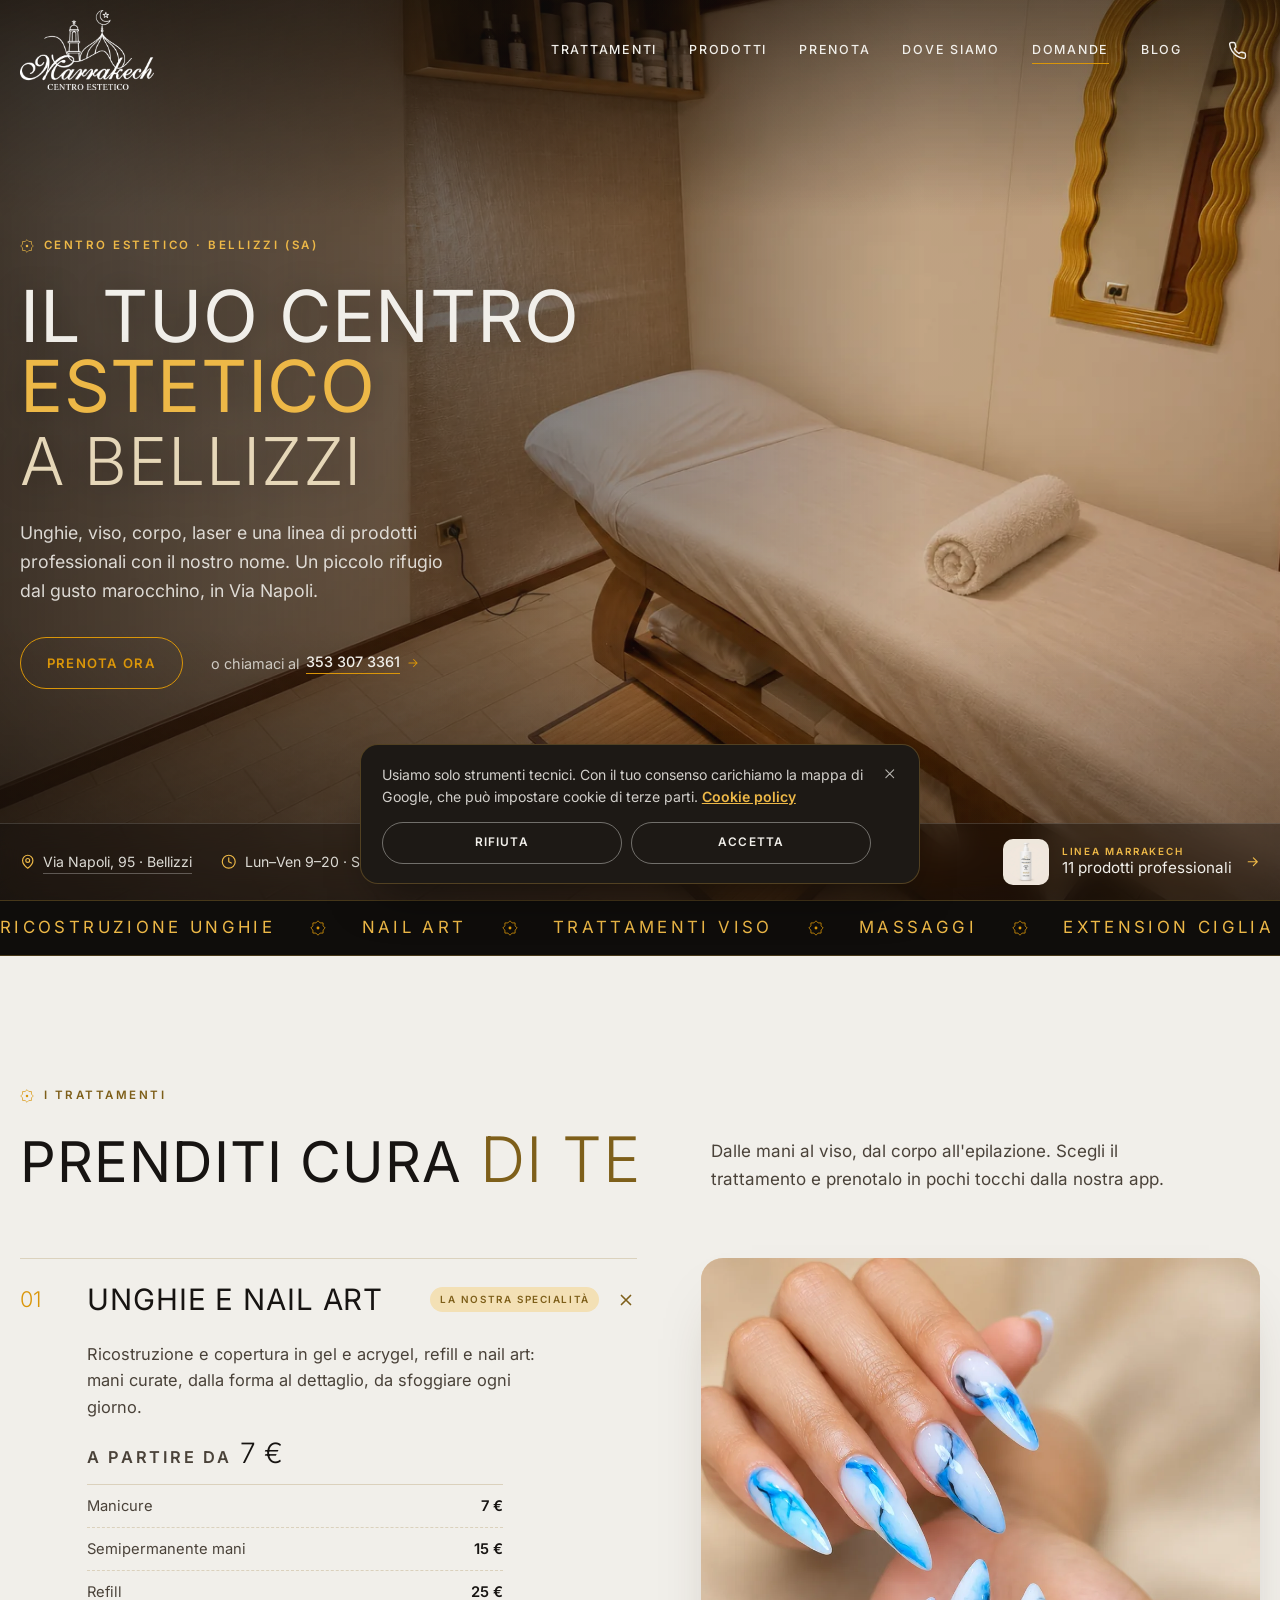
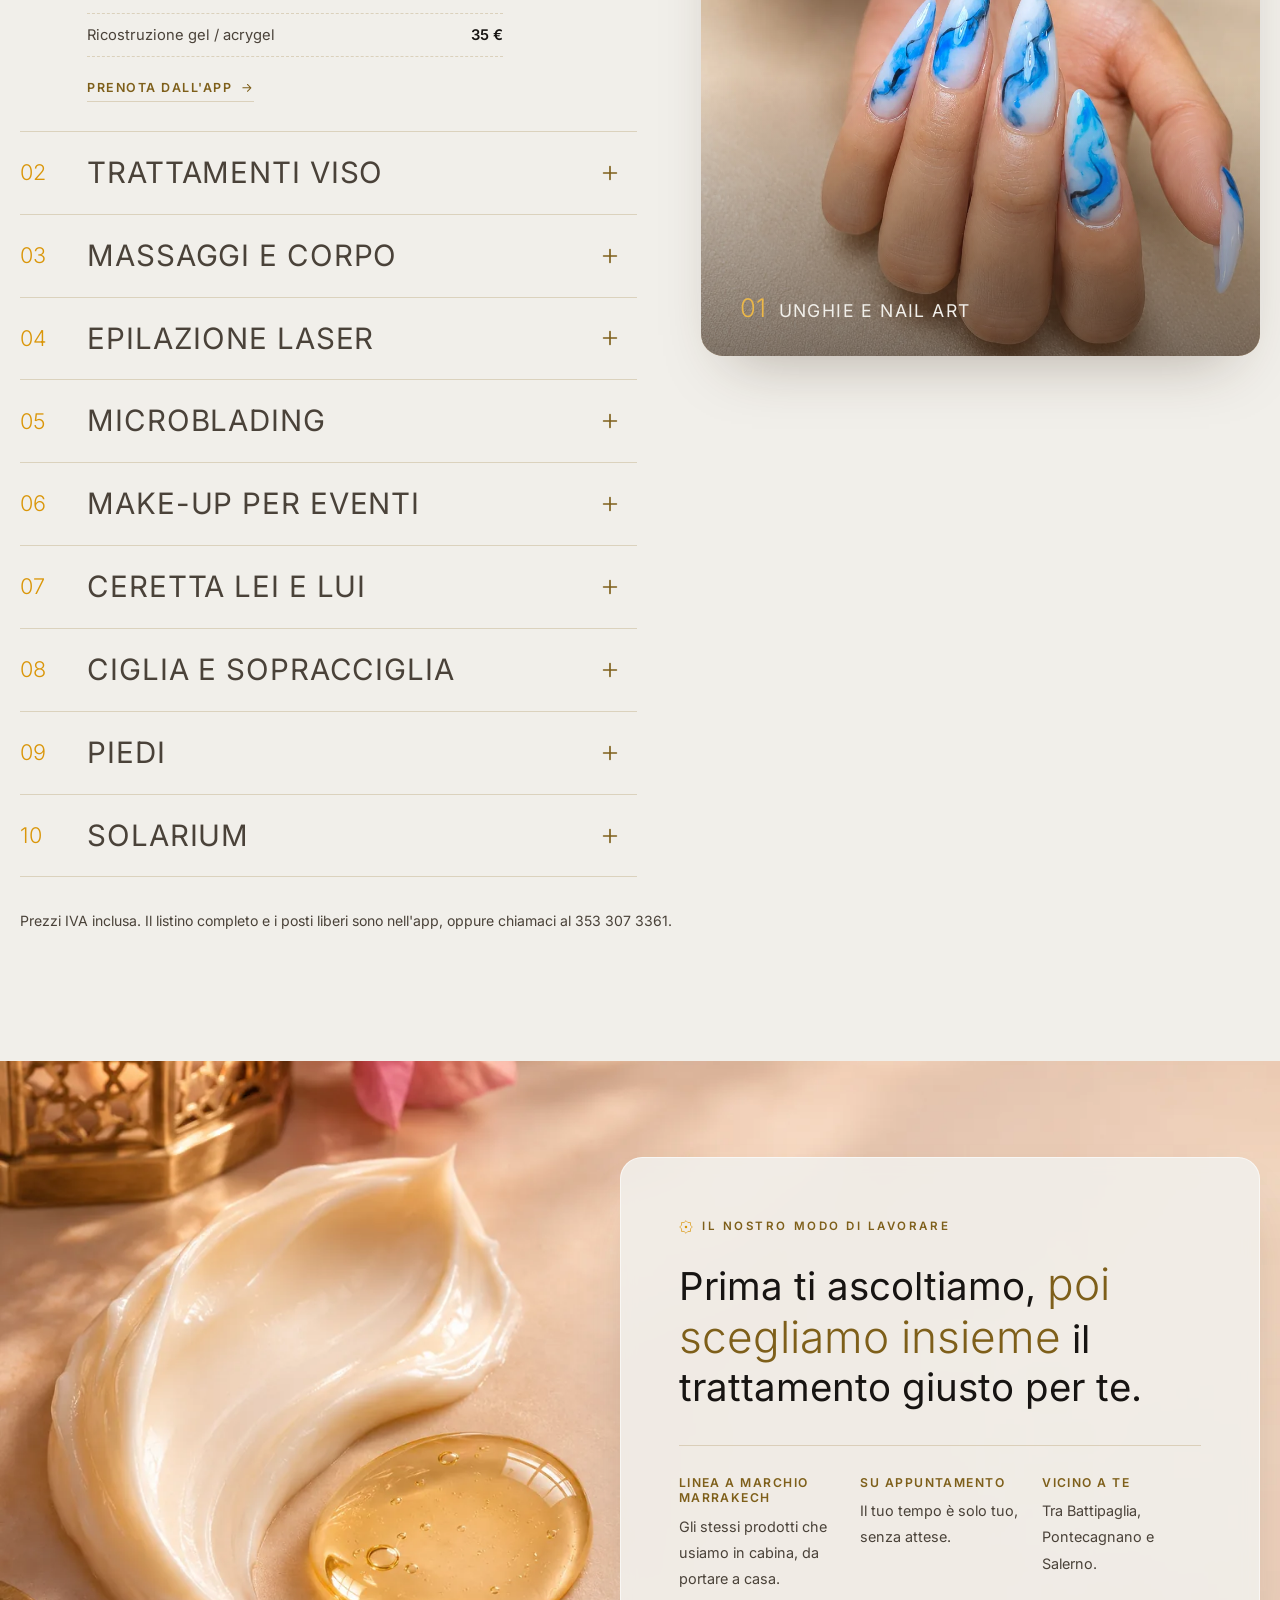
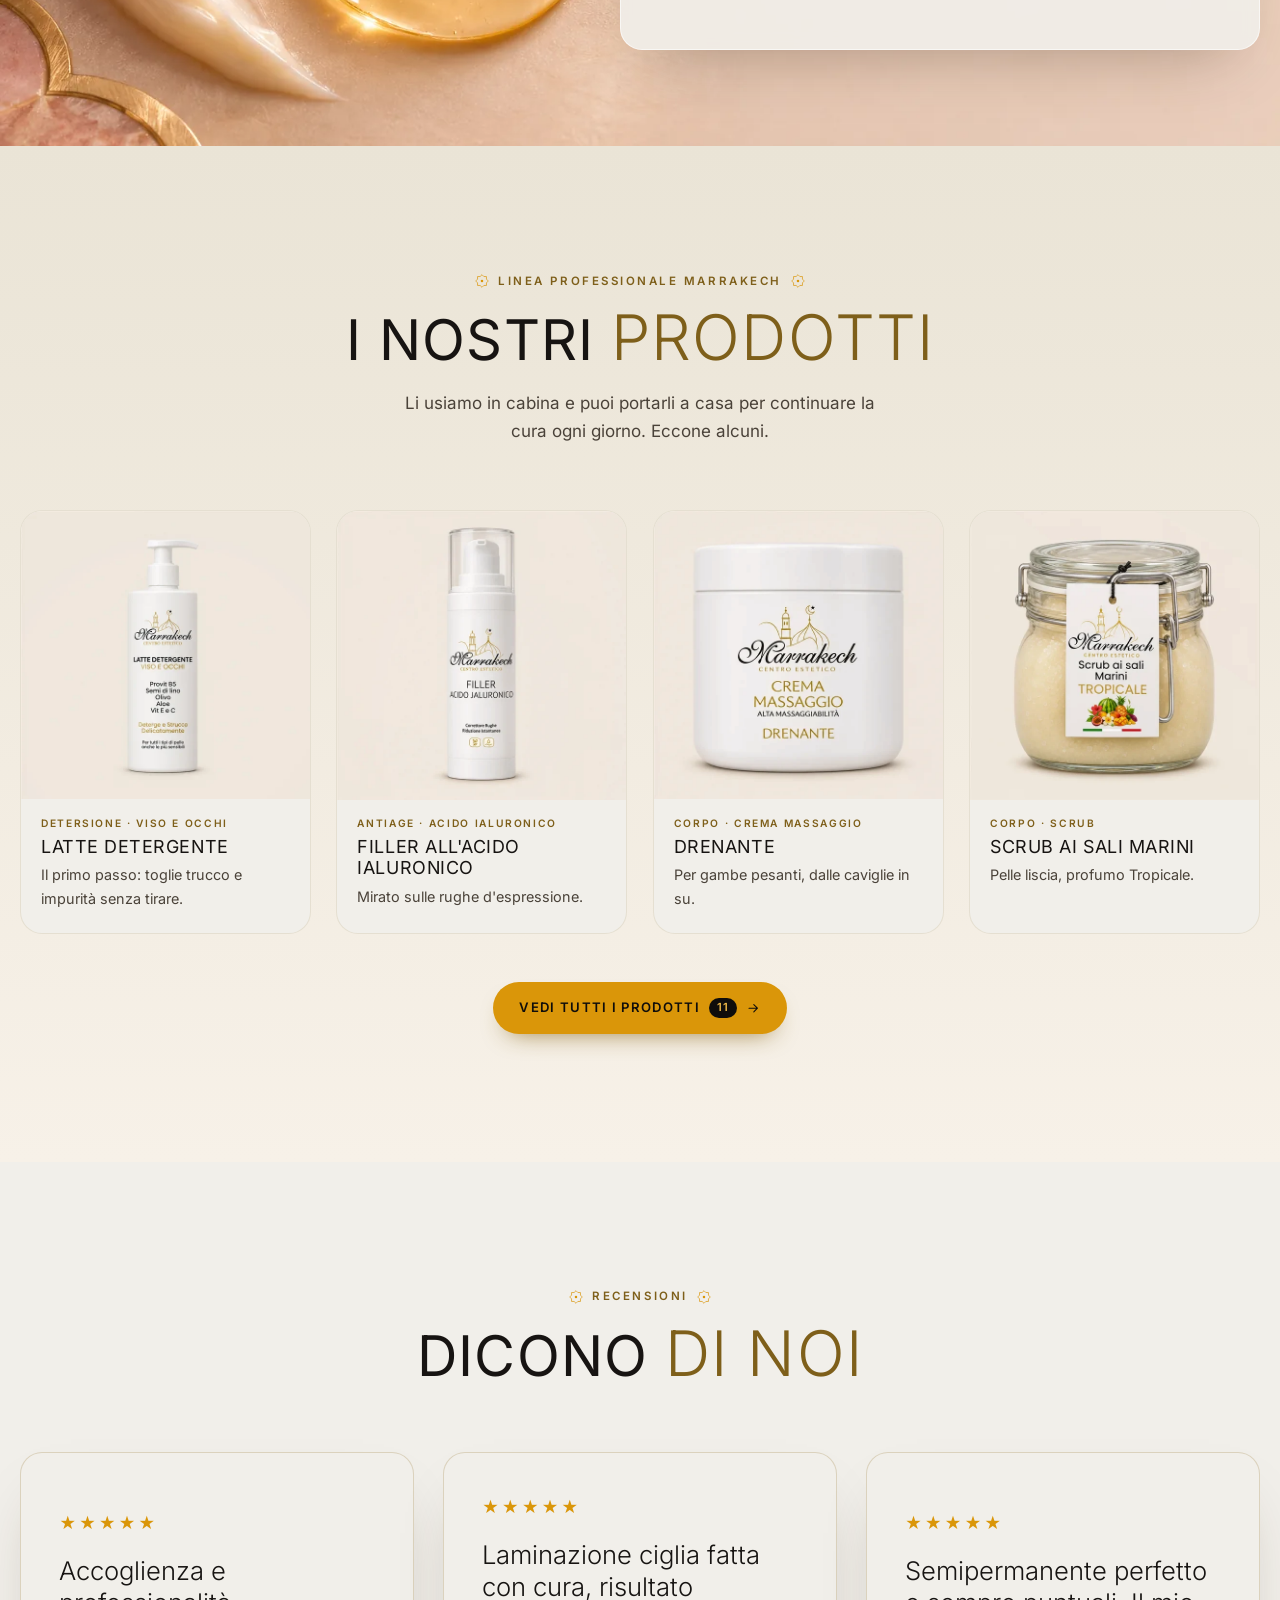
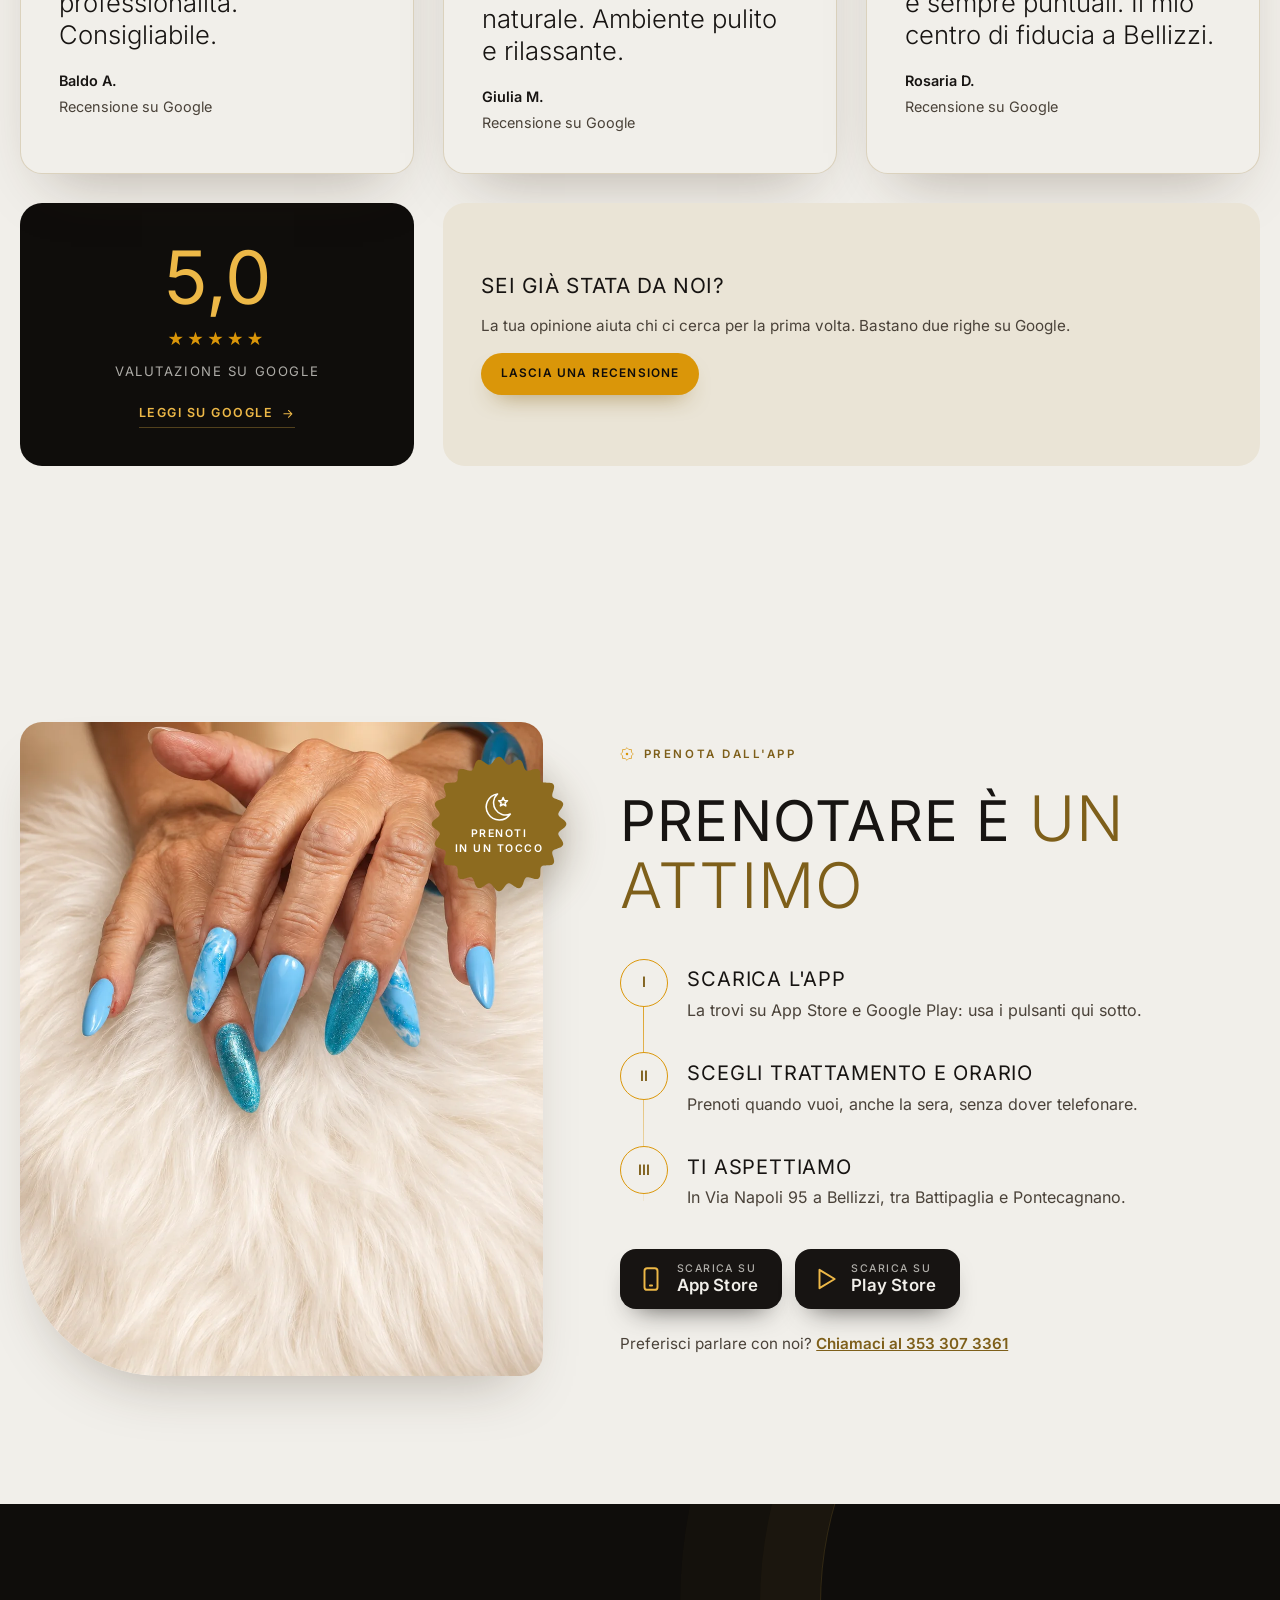
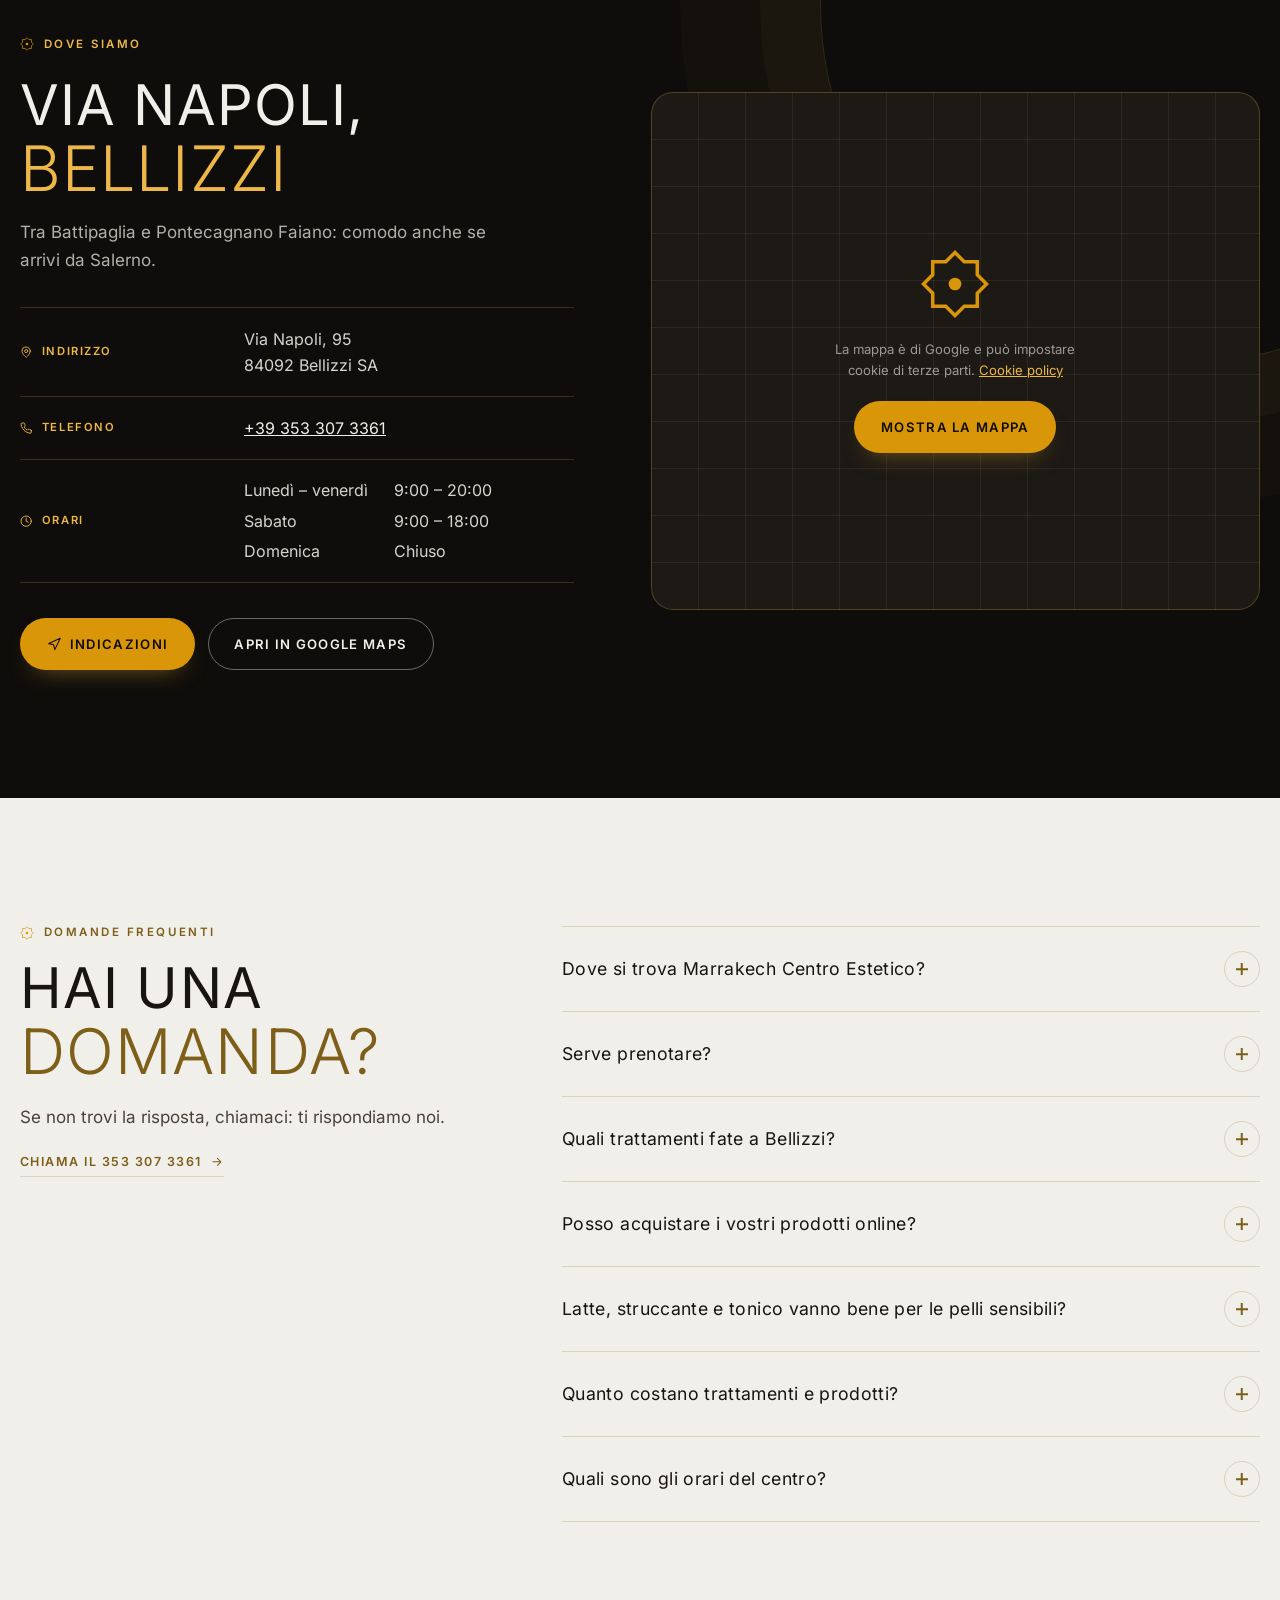
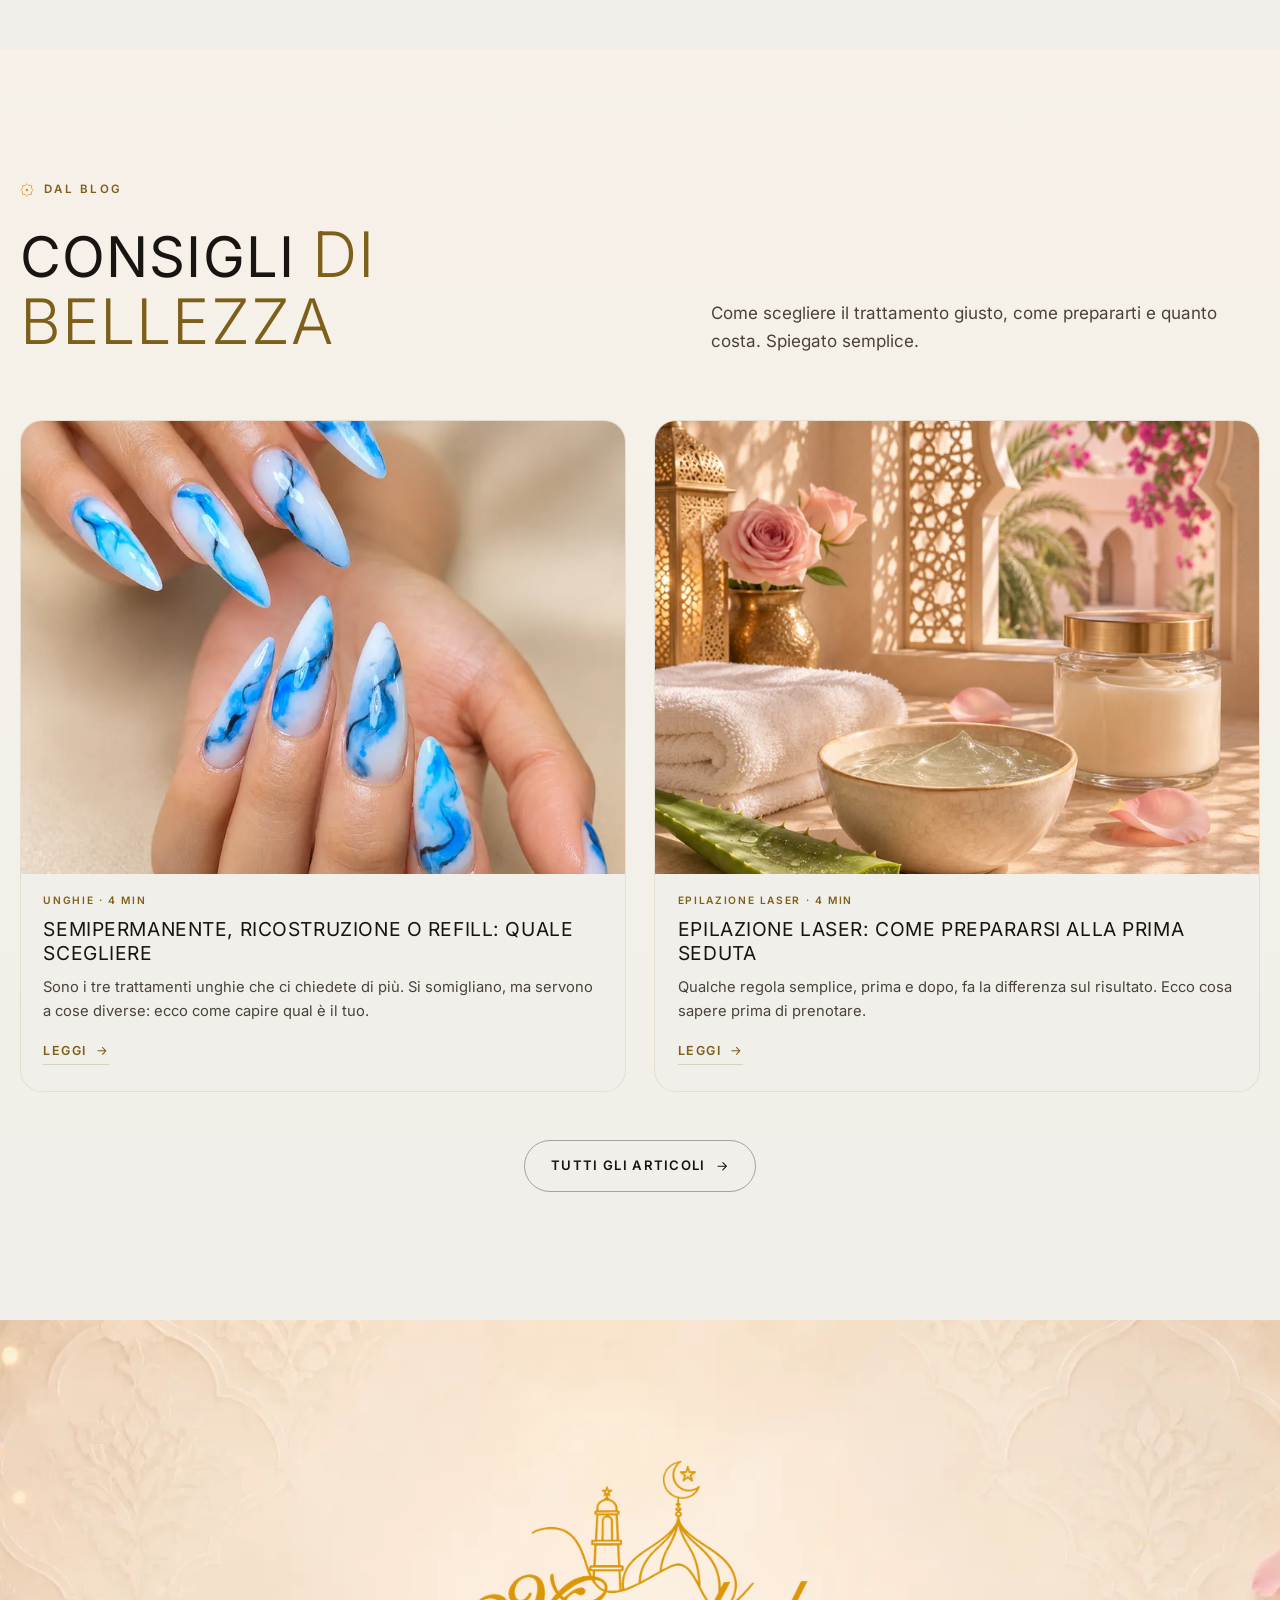
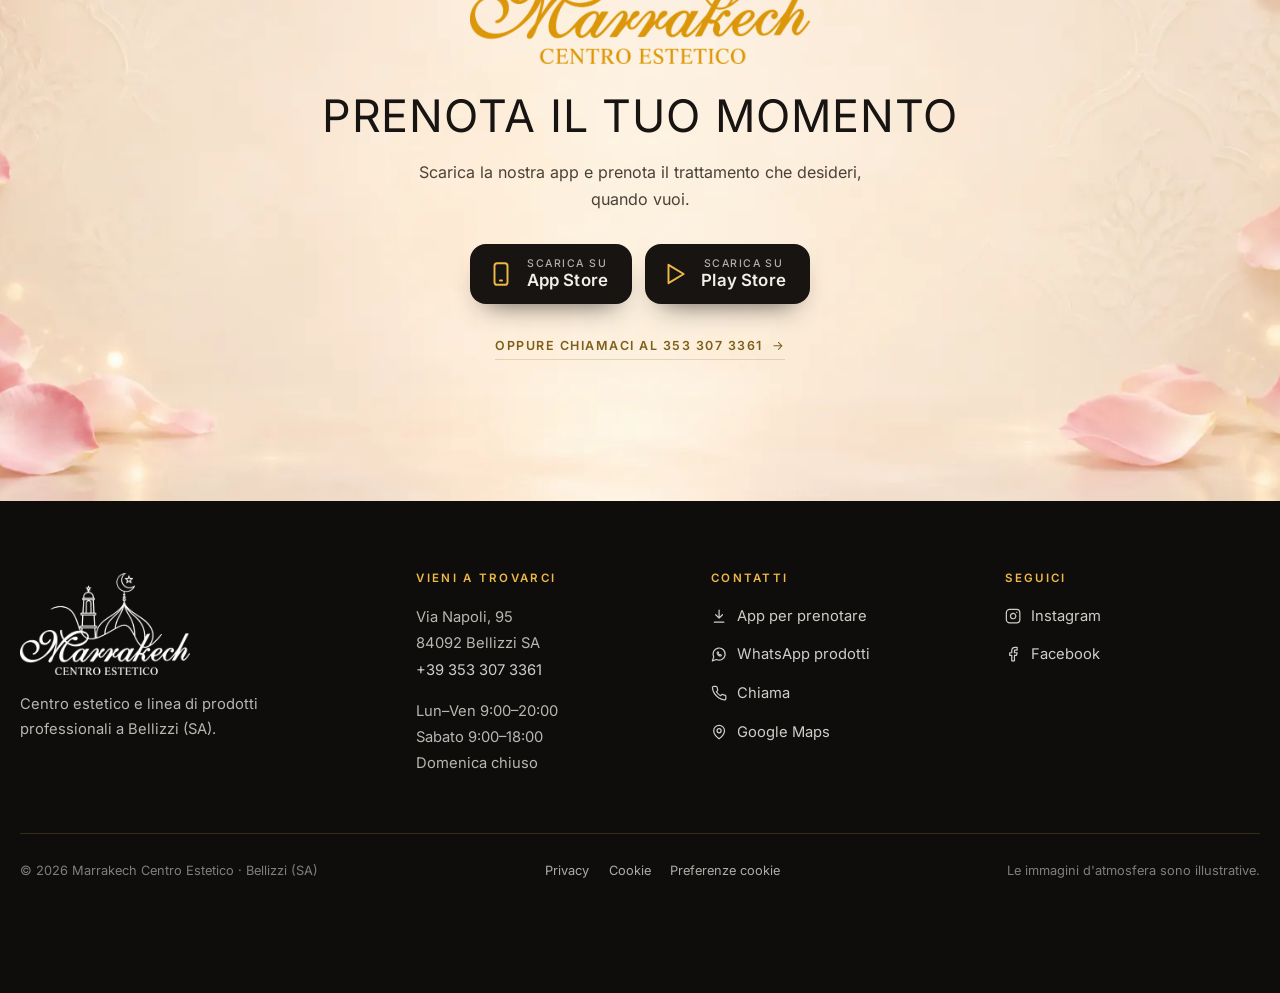
==== commit 82a0a313: "Vetrina aggiornata da marrakech@d9fd569" ====
--- a/index.html
+++ b/index.html
@@ -39,7 +39,7 @@
 <link rel="preload" as="image" href="img/foto-cabina-oriz-1536.webp" imagesrcset="img/foto-cabina-oriz-960.webp 960w, img/foto-cabina-oriz-1536.webp 1536w" imagesizes="100vw">
 
 <script>document.documentElement.className += ' js';</script>
-<link rel="stylesheet" href="css/style.css?v=11">
+<link rel="stylesheet" href="css/style.css?v=12">
 <link rel="stylesheet" href="css/hero-b.css?v=7">
 
 <script type="application/ld+json">
@@ -531,8 +531,12 @@
           <a class="btn btn-line-light" href="https://maps.google.com/?cid=3535496541681993419" target="_blank" rel="noopener">Apri in Google Maps</a>
         </div>
       </div>
-      <div class="map reveal" id="mappa">
-        <iframe src="https://www.google.com/maps/embed?origin=mfe&amp;pb=!1m3!2m1!1sMarrakech+Centro+Estetico,+Via+Napoli+95,+84092+Bellizzi+SA!6i16" title="Mappa: Marrakech Centro Estetico, Via Napoli 95, Bellizzi" loading="lazy" referrerpolicy="no-referrer-when-downgrade" allowfullscreen></iframe>
+      <div class="map reveal" id="mappa" data-map-src="https://www.google.com/maps/embed?origin=mfe&amp;pb=!1m3!2m1!1sMarrakech+Centro+Estetico,+Via+Napoli+95,+84092+Bellizzi+SA!6i16" data-map-title="Mappa: Marrakech Centro Estetico, Via Napoli 95, Bellizzi">
+        <div class="map-inner" data-map-gate>
+          <svg class="map-star" aria-hidden="true"><use href="#o-star"/></svg>
+          <p>La mappa è di Google e può impostare cookie di terze parti. <a href="cookie.html">Cookie policy</a></p>
+          <button class="btn btn-gold" type="button" data-map-load>Mostra la mappa</button>
+        </div>
       </div>
     </div>
   </section>
@@ -668,7 +672,8 @@
       </div>
     </div>
     <div class="foot-bottom">
-      <p>© 2026 Marrakech Centro Estetico · Bellizzi (SA)<!-- TODO-CLIENTE: aggiungere " · P.IVA 00000000000" e il link alla privacy policy prima della pubblicazione --></p>
+      <p>© 2026 Marrakech Centro Estetico · Bellizzi (SA)<!-- TODO-CLIENTE: aggiungere " · P.IVA 00000000000" prima della pubblicazione --></p>
+      <p class="foot-legal"><a href="privacy.html">Privacy</a><a href="cookie.html">Cookie</a><button class="link-btn" type="button" data-cookie-prefs>Preferenze cookie</button></p>
       <p class="foot-note">Le immagini d'atmosfera sono illustrative.</p>
     </div>
   </div>
@@ -687,6 +692,6 @@
   </div>
 </dialog>
 
-<script src="js/main.js?v=10" defer></script>
+<script src="js/main.js?v=11" defer></script>
 </body>
 </html>
--- a/css/style.css
+++ b/css/style.css
@@ -5,7 +5,7 @@
 :root {
   /* Palette Brand Identity 2.0 (nov 2026): ambra #DA9609, bianco caldo #F1EFEA, nero #090909, oro scuro #8D6B1F */
   --ivory: #F1EFEA;
-  --cream: #EAE4D6;       /* = sfondo dei packshot */
+  --cream: #EAE4D6;
   --sand: #E6D7B8;
   --blush: #F3E0B5;
   --gold: #DA9609;
@@ -194,7 +194,7 @@
 .pcard.is-hidden { display: none; }
 .pcard.is-entering { animation: rise .55s var(--ease) both; }
 .pcard-hit { position: absolute; inset: 0; z-index: 2; background: none; border: 0; cursor: pointer; border-radius: var(--radius); }
-.pimg { margin: 0; aspect-ratio: 1; background: var(--cream); overflow: hidden; }
+.pimg { margin: 0; aspect-ratio: 1; background: #F0E7DD; overflow: hidden; }
 .pimg img { width: 100%; height: 100%; object-fit: cover; transition: transform .9s var(--ease); }
 /* Prodotti dall'app (D19): disponibilità ed elenco vuoto */
 .pimg { position: relative; }
@@ -224,7 +224,7 @@
 @keyframes pop { from { opacity: 0; transform: translateY(24px) scale(.97); } to { opacity: 1; transform: none; } }
 @keyframes fade { from { opacity: 0; } }
 .pd-in { display: grid; grid-template-columns: 1fr 1fr; max-height: inherit; }
-.pd-img { margin: 0; background: var(--cream); display: grid; place-items: center; }
+.pd-img { margin: 0; background: #F0E7DD; display: grid; place-items: center; }
 .pd-img img { width: 100%; height: 100%; object-fit: cover; aspect-ratio: 1; }
 .pd-body { padding: clamp(1.6rem, 4vw, 3rem); overflow-y: auto; display: flex; flex-direction: column; gap: 1rem; }
 .pd-body h2 { font-size: clamp(1.5rem, 2.6vw, 2.1rem); margin: 0; }
@@ -528,3 +528,29 @@
 .book-seal span { display: grid; justify-items: center; gap: .35rem; }
 .book-seal .bs-moon { position: static; width: 30px; height: 30px; animation: none; }
 @media (prefers-reduced-motion: reduce) { .book-seal .bs-edge { animation: none; } }
+
+/* ---------- privacy, cookie, consenso ---------- */
+.legal .prose { padding-top: .5rem; }
+.legal .prose a { color: var(--gold-ink); font-weight: 600; }
+.legal .prose h2 { scroll-margin-top: calc(var(--header-h) + 12px); }
+.table-wrap { overflow-x: auto; border: 1px solid var(--line); border-radius: 14px; background: #fff; }
+.table-wrap table { width: 100%; border-collapse: collapse; font-size: .92rem; line-height: 1.5; }
+.table-wrap th, .table-wrap td { padding: .8rem 1rem; text-align: left; vertical-align: top; border-bottom: 1px solid var(--line); }
+.table-wrap tr:last-child td { border-bottom: 0; }
+.table-wrap th { font-size: .74rem; letter-spacing: .1em; text-transform: uppercase; color: var(--gold-ink); background: var(--cream); }
+.link-btn { padding: 0; border: 0; background: none; color: inherit; font: inherit; text-decoration: underline; text-underline-offset: 3px; cursor: pointer; }
+.legal .link-btn { color: var(--gold-ink); font-weight: 600; }
+.foot-legal { display: flex; flex-wrap: wrap; gap: .4rem 1.2rem; }
+.foot-legal a, .foot-legal .link-btn { color: rgba(241, 239, 234, .7); text-decoration: none; }
+.foot-legal a:hover, .foot-legal .link-btn:hover { color: var(--ivory); }
+.map-inner[hidden] { display: none; }
+.map-inner a { color: var(--gold-2); }
+.cookie-bar { position: fixed; z-index: 60; left: 1rem; right: 1rem; bottom: 1rem; margin: 0 auto; max-width: 560px; padding: 1.2rem 3rem 1.2rem 1.3rem; border-radius: 18px; background: var(--espresso-2); color: rgba(241, 239, 234, .85); font-size: .88rem; line-height: 1.55; box-shadow: 0 24px 48px -20px rgba(0, 0, 0, .6); border: 1px solid rgba(237, 184, 71, .25); display: grid; gap: .9rem; }
+.cookie-bar[hidden] { display: none; }
+.cookie-bar p { margin: 0; }
+.cookie-bar a { color: var(--gold-2); font-weight: 600; }
+.cookie-actions { display: flex; gap: .6rem; flex-wrap: wrap; }
+.cookie-actions .btn { flex: 1 1 8rem; background: transparent; }
+.cookie-actions .btn:hover { background: rgba(241, 239, 234, .08); }
+.cookie-x { position: absolute; top: .6rem; right: .6rem; width: 40px; height: 40px; display: grid; place-items: center; border: 0; border-radius: 50%; background: transparent; color: rgba(241, 239, 234, .7); cursor: pointer; }
+.cookie-x:hover { color: var(--ivory); background: rgba(241, 239, 234, .08); }
